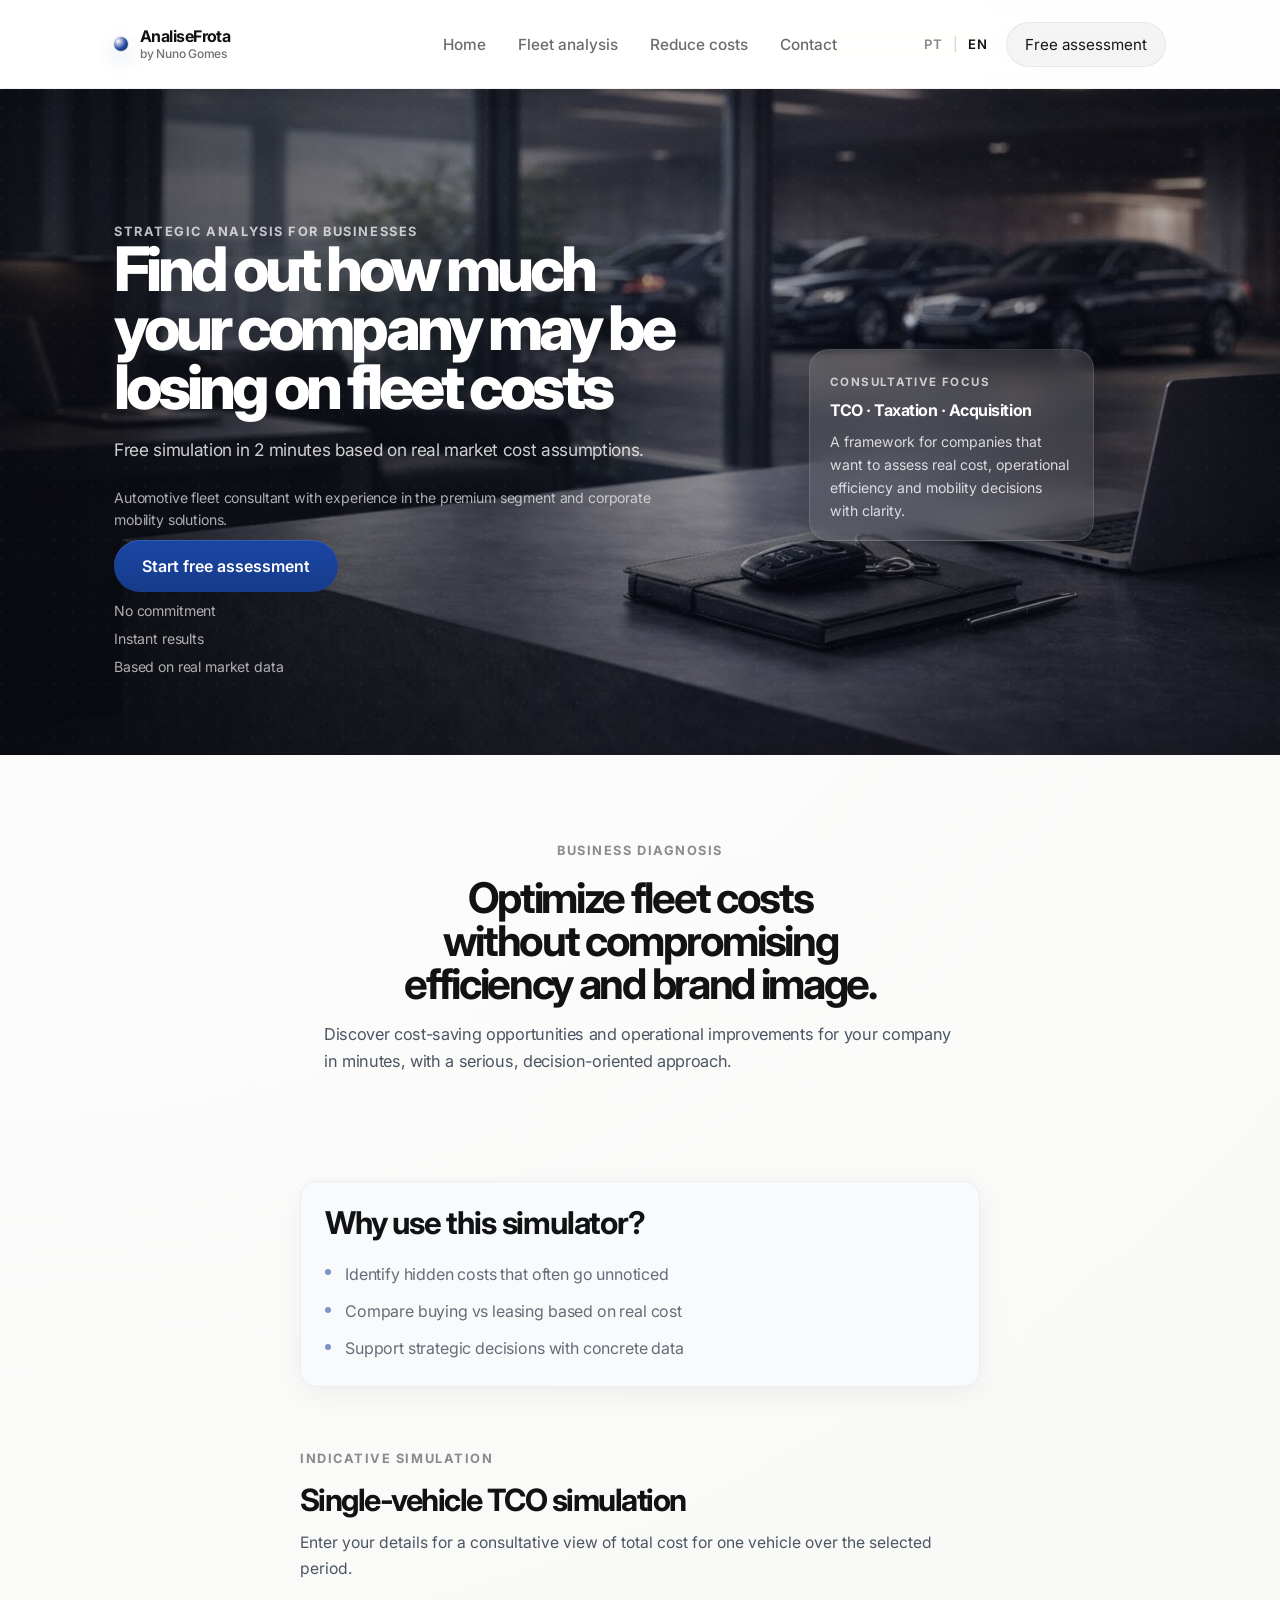
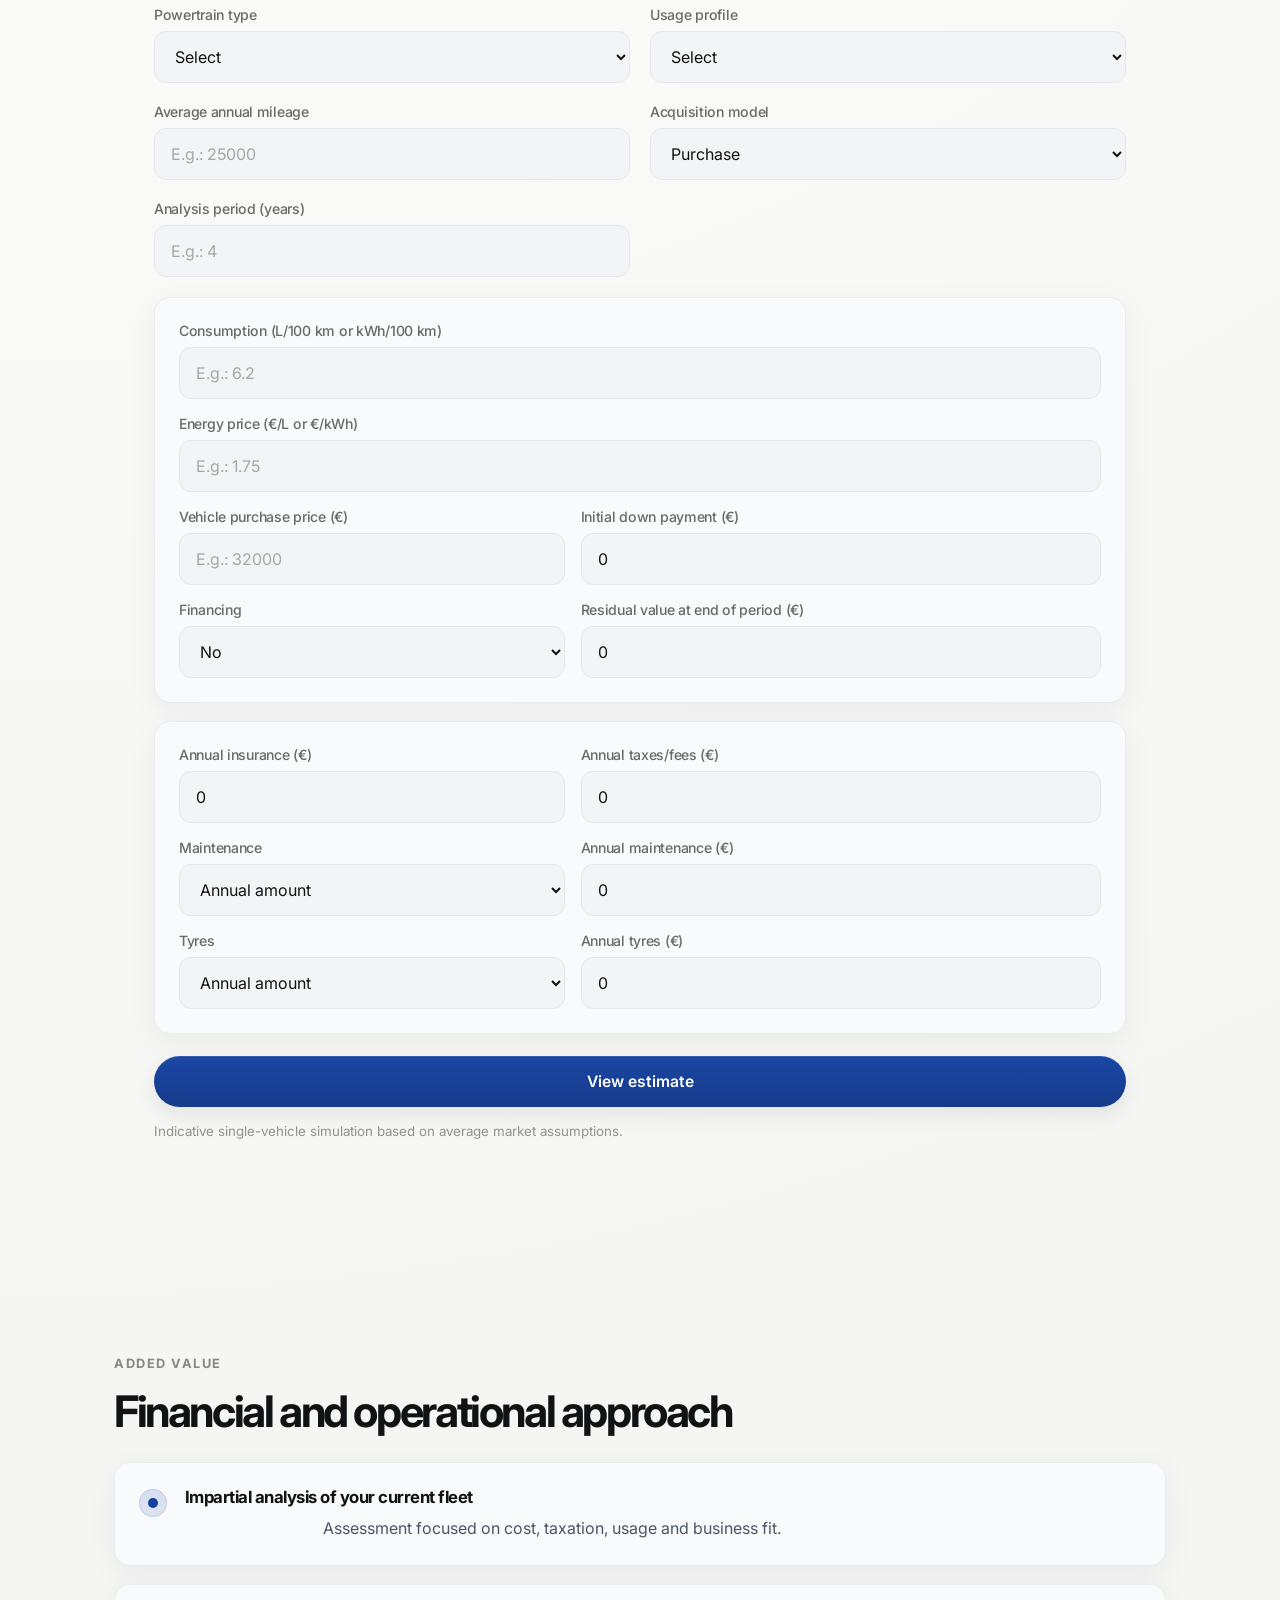
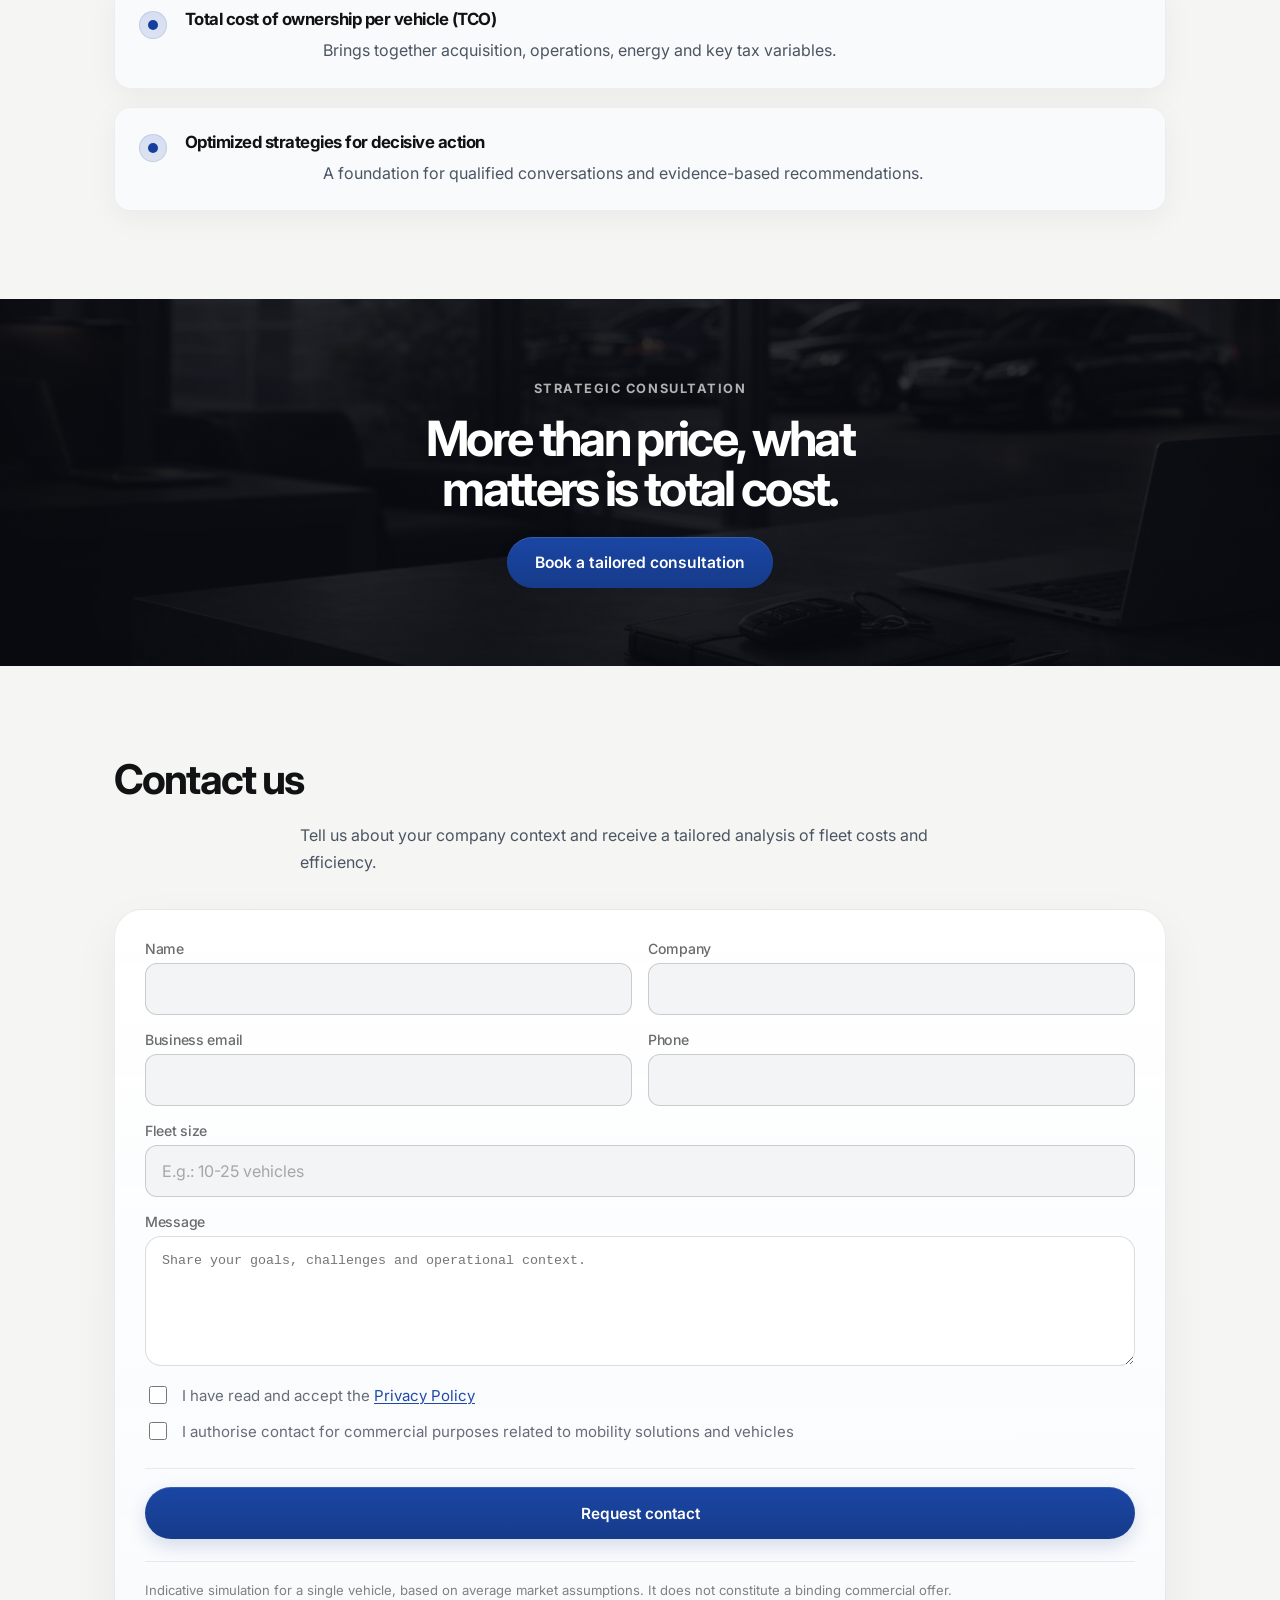
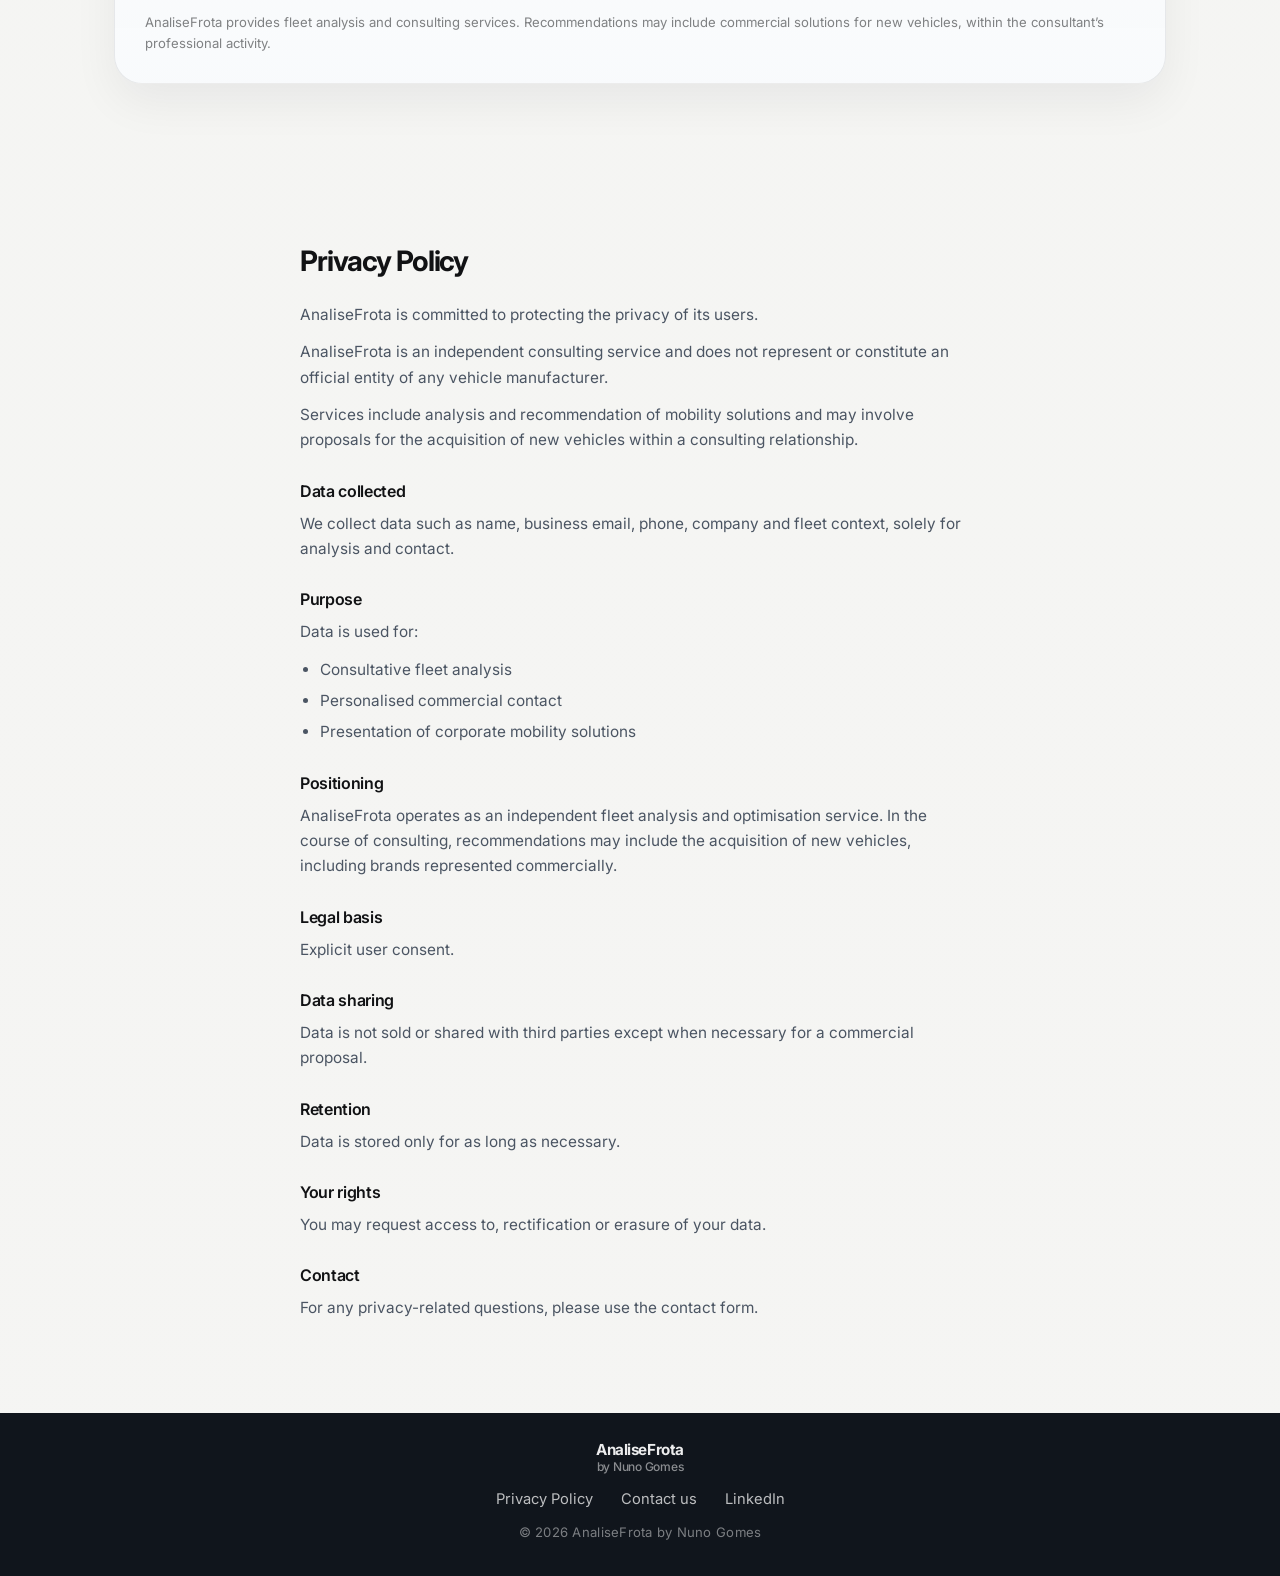
==== en/index.html @ e1a2e1e6 "Improve" ====
﻿<!DOCTYPE html>
<html lang="en-GB" class="lang-en">
<head>
  <meta charset="UTF-8" />
  <meta name="viewport" content="width=device-width, initial-scale=1.0" />
  <title>Fleet Analysis &amp; Cost Reduction | AnaliseFrota — Business Vehicle Fleet Management</title>
  <meta name="robots" content="index,follow" />
  <link rel="canonical" href="https://analisefrota.pt/en/" />
  <link rel="alternate" hreflang="pt-PT" href="https://analisefrota.pt/" />
  <link rel="alternate" hreflang="en-GB" href="https://analisefrota.pt/en/" />
  <link rel="alternate" hreflang="x-default" href="https://analisefrota.pt/" />
  <meta
    name="description"
    content="Fleet analysis, fleet cost reduction, and fleet optimization for business vehicle management. Improve efficiency, lower total cost of ownership (TCO), and align mobility with tax and operational reality."
  />
  <meta property="og:title" content="Fleet Analysis &amp; Cost Reduction | AnaliseFrota — Business Vehicle Fleet Management" />
  <meta property="og:description" content="Fleet analysis, fleet cost reduction, and fleet optimization for business vehicle management. Improve efficiency, lower total cost of ownership (TCO), and align mobility with tax and operational reality." />
  <meta property="og:type" content="website" />
  <meta property="og:url" content="https://analisefrota.pt/en/" />
  <meta property="og:image" content="https://analisefrota.pt/assets/hero-bg.jpg" />
  <meta property="og:image:alt" content="Business fleet context — AnaliseFrota consulting for fleet analysis, cost reduction, and TCO" />
  <meta property="og:site_name" content="AnaliseFrota" />
  <meta property="og:locale" content="en_GB" />
  <meta property="og:locale:alternate" content="pt_PT" />
  <meta name="twitter:card" content="summary_large_image" />
  <meta name="twitter:title" content="Fleet Analysis &amp; Cost Reduction | AnaliseFrota — Business Vehicle Fleet Management" />
  <meta name="twitter:description" content="Fleet analysis, fleet cost reduction, and fleet optimization for business vehicle management. Lower TCO and align mobility with your operations." />
  <meta name="twitter:image" content="https://analisefrota.pt/assets/hero-bg.jpg" />
  <meta name="twitter:image:alt" content="Corporate fleet and AnaliseFrota — fleet analysis, cost reduction, and TCO consulting" />
  <link rel="preconnect" href="https://fonts.googleapis.com">
  <link rel="preconnect" href="https://fonts.gstatic.com" crossorigin>
  <link
    href="https://fonts.googleapis.com/css2?family=Inter:wght@400;500;600;700;800&display=swap"
    rel="stylesheet"
  />
  <link rel="stylesheet" href="/styles.css" />
  <script type="application/ld+json">
  {
    "@context": "https://schema.org",
    "@graph": [
      {
        "@type": "Organization",
        "@id": "https://analisefrota.pt/#organization",
        "name": "AnaliseFrota by Nuno Gomes",
        "url": "https://analisefrota.pt/",
        "sameAs": ["https://www.linkedin.com/in/nuno-gomes-mercedes-benz"]
      },
      {
        "@type": "WebSite",
        "@id": "https://analisefrota.pt/en/#website",
        "name": "AnaliseFrota by Nuno Gomes",
        "url": "https://analisefrota.pt/en/",
        "description": "Fleet analysis, fleet cost reduction, fleet optimization, and business vehicle management with a TCO-led approach.",
        "inLanguage": "en",
        "publisher": { "@id": "https://analisefrota.pt/#organization" }
      }
    ]
  }
  </script>
</head>
<body>
  <div class="site-shell">
    <header class="site-header">
      <div class="container header-inner">
        <a href="/en/" class="brand" aria-label="AnaliseFrota by Nuno Gomes">
          <span class="brand-mark"></span>
          <span class="brand-text">
            <span class="brand-name">AnaliseFrota</span>
            <span class="brand-byline">by Nuno Gomes</span>
          </span>
        </a>

        <nav class="main-nav" aria-label="Main navigation">
          <a href="/en/">Home</a>
          <a href="/en/#simulador">Fleet analysis</a>
          <a href="/en/reduce-fleet-costs.html">Reduce costs</a>
          <a href="/en/#contacto">Contact</a>
        </nav>

        <div class="header-actions">
          <div class="lang-toggle" role="navigation" aria-label="Language">
            <a href="/" class="lang-btn" hreflang="pt-PT" lang="pt-PT">PT</a>
            <span class="lang-sep" aria-hidden="true">|</span>
            <a href="/en/" class="lang-btn is-active" hreflang="en-GB" lang="en-GB" aria-current="page">EN</a>
          </div>
          <a href="/en/#simulador" class="btn btn-nav">Free assessment</a>
        </div>
      </div>
    </header>

    <main id="top">
      <section class="hero">
        <div class="hero-media" role="img" aria-label="Business fleet imagery — fleet analysis, fleet optimization, and business vehicle management with AnaliseFrota."></div>
        <div class="hero-scrim" aria-hidden="true"></div>
        <div class="hero-noise" aria-hidden="true"></div>

        <div class="container hero-grid">
          <div class="hero-copy">
            <div class="eyebrow">Strategic analysis for businesses</div>
            <h1>Find out how much your company may be losing on fleet costs</h1>
            <p>
              Free simulation in 2 minutes based on real market cost assumptions.
            </p>

            <p class="hero-positioning">
              Automotive fleet consultant with experience in the premium segment and corporate mobility solutions.
            </p>

            <div class="hero-actions">
              <a href="/en/#simulador" class="btn btn-primary">Start free assessment</a>
            </div>
            <ul class="hero-positioning" aria-label="Simulation advantages">
              <li>No commitment</li>
              <li>Instant results</li>
              <li>Based on real market data</li>
            </ul>
          </div>

          <div class="hero-aside">
            <div class="hero-panel">
              <div class="hero-panel-label">Consultative focus</div>
              <div class="hero-panel-value">TCO · Taxation · Acquisition</div>
              <p>
                A framework for companies that want to assess real cost, operational efficiency and mobility decisions with clarity.
              </p>
            </div>
          </div>
        </div>
      </section>

      <section class="intro section-light">
        <div class="container container-narrow intro-wrap">
          <div class="section-kicker">Business diagnosis</div>
          <h2>Optimize fleet costs without compromising efficiency and brand image.</h2>
          <p>
            Discover cost-saving opportunities and operational improvements for your company in minutes, with a serious, decision-oriented approach.
          </p>
        </div>
      </section>

      <section class="intro section-light simulator-benefits-section">
        <div class="container container-narrow intro-wrap simulator-benefits-intro">
          <h2>Why use this simulator?</h2>
          <ul aria-label="Simulator benefits">
            <li>Identify hidden costs that often go unnoticed</li>
            <li>Compare buying vs leasing based on real cost</li>
            <li>Support strategic decisions with concrete data</li>
          </ul>
        </div>
      </section>

      <section id="simulador" class="simulator-section">
        <div class="container">
          <div class="simulator-card">
            <div class="simulator-main">
              <div class="simulator-heading">
                <div class="section-kicker">Indicative simulation</div>
                <h2>Single-vehicle TCO simulation</h2>
                <p>
                  Enter your details for a consultative view of total cost for one vehicle over the selected period.
                </p>
              </div>

              <form class="simulator-form" id="tcoForm" novalidate>
                <div class="form-grid form-grid-top">
                  <div class="field">
                    <label for="powertrainType">Powertrain type</label>
                    <select id="powertrainType" name="powertrainType">
                      <option value="" data-label-pt="Selecionar" data-label-en="Select">Select</option>
                      <option value="combustion" data-label-pt="Combustão" data-label-en="Combustion">Combustion</option>
                      <option value="hybrid" data-label-pt="Híbrido" data-label-en="Hybrid">Hybrid</option>
                      <option value="electric" data-label-pt="Elétrico" data-label-en="Electric">Electric</option>
                    </select>
                  </div>

                  <div class="field">
                    <label for="usageProfile">Usage profile</label>
                    <select id="usageProfile" name="usageProfile">
                      <option value="" data-label-pt="Selecionar" data-label-en="Select">Select</option>
                      <option value="urbano" data-label-pt="Urbano" data-label-en="Urban">Urban</option>
                      <option value="misto" data-label-pt="Misto" data-label-en="Mixed">Mixed</option>
                      <option value="estrada" data-label-pt="Estrada" data-label-en="Highway">Highway</option>
                    </select>
                  </div>

                  <div class="field">
                    <label for="annualKm">Average annual mileage</label>
                    <input
                      id="annualKm"
                      name="annualKm"
                      type="number"
                      inputmode="numeric"
                      placeholder="E.g.: 25000"
                      data-placeholder-pt="Ex: 25000"
                      data-placeholder-en="E.g.: 25000"
                      min="0"
                    />
                  </div>

                  <div class="field">
                    <label for="acquisitionModel">Acquisition model</label>
                    <select id="acquisitionModel" name="acquisitionModel">
                      <option value="purchase" data-label-pt="Compra" data-label-en="Purchase">Purchase</option>
                      <option value="renting" data-label-pt="Renting" data-label-en="Leasing">Leasing</option>
                    </select>
                  </div>

                  <div class="field">
                    <label for="analysisYears">Analysis period (years)</label>
                    <input
                      id="analysisYears"
                      name="analysisYears"
                      type="number"
                      inputmode="numeric"
                      min="1"
                      placeholder="E.g.: 4"
                      data-placeholder-pt="Ex: 4"
                      data-placeholder-en="E.g.: 4"
                    />
                  </div>
                </div>

                <div class="fleet-groups">
                  <article class="fleet-group">
                    <div class="fleet-group-grid">
                      <div class="field field-wide">
                        <label for="consumptionValue">Consumption (L/100 km or kWh/100 km)</label>
                        <input id="consumptionValue" name="consumptionValue" type="number" min="0" step="0.01" placeholder="E.g.: 6.2" data-placeholder-pt="Ex: 6.2" data-placeholder-en="E.g.: 6.2" />
                      </div>

                      <div class="field field-wide">
                        <label for="energyPrice">Energy price (€/L or €/kWh)</label>
                        <input id="energyPrice" name="energyPrice" type="number" min="0" step="0.01" placeholder="E.g.: 1.75" data-placeholder-pt="Ex: 1.75" data-placeholder-en="E.g.: 1.75" />
                      </div>

                      <div class="field purchase-field">
                        <label for="purchasePrice">Vehicle purchase price (€)</label>
                        <input id="purchasePrice" name="purchasePrice" type="number" min="0" placeholder="E.g.: 32000" data-placeholder-pt="Ex: 32000" data-placeholder-en="E.g.: 32000" />
                      </div>

                      <div class="field purchase-field">
                        <label for="downPayment">Initial down payment (€)</label>
                        <input id="downPayment" name="downPayment" type="number" min="0" value="0" />
                      </div>

                      <div class="field purchase-field">
                        <label for="financingEnabled">Financing</label>
                        <select id="financingEnabled" name="financingEnabled">
                          <option value="no">No</option>
                          <option value="yes">Yes</option>
                        </select>
                      </div>

                      <div class="field purchase-field financing-field is-hidden">
                        <label for="annualInterestRate">Annual interest rate (%)</label>
                        <input id="annualInterestRate" name="annualInterestRate" type="number" min="0" step="0.01" placeholder="E.g.: 6.5" data-placeholder-pt="Ex: 6.5" data-placeholder-en="E.g.: 6.5" />
                      </div>

                      <div class="field purchase-field financing-field is-hidden">
                        <label for="financingMonths">Financing term (months)</label>
                        <input id="financingMonths" name="financingMonths" type="number" min="0" step="1" placeholder="E.g.: 60" data-placeholder-pt="Ex: 60" data-placeholder-en="E.g.: 60" />
                      </div>

                      <div class="field purchase-field">
                        <label for="residualValue">Residual value at end of period (€)</label>
                        <input id="residualValue" name="residualValue" type="number" min="0" value="0" />
                      </div>

                      <div class="field renting-field is-hidden">
                        <label for="monthlyRent">Monthly renting fee (€)</label>
                        <input id="monthlyRent" name="monthlyRent" type="number" min="0" placeholder="E.g.: 640" data-placeholder-pt="Ex: 640" data-placeholder-en="E.g.: 640" />
                      </div>

                      <div class="field renting-field is-hidden">
                        <label for="initialPayment">Initial payment (€)</label>
                        <input id="initialPayment" name="initialPayment" type="number" min="0" value="0" />
                      </div>

                      <div class="field renting-field is-hidden">
                        <label for="contractMonths">Contract duration (months)</label>
                        <input id="contractMonths" name="contractMonths" type="number" min="1" placeholder="E.g.: 48" data-placeholder-pt="Ex: 48" data-placeholder-en="E.g.: 48" />
                      </div>

                      <div class="field renting-field is-hidden">
                        <label for="annualIncludedKm">Annual included mileage</label>
                        <input id="annualIncludedKm" name="annualIncludedKm" type="number" min="0" placeholder="E.g.: 20000" data-placeholder-pt="Ex: 20000" data-placeholder-en="E.g.: 20000" />
                      </div>

                      <div class="field renting-field is-hidden">
                        <label for="excessMileageCost">Excess mileage cost per km (€)</label>
                        <input id="excessMileageCost" name="excessMileageCost" type="number" min="0" step="0.01" placeholder="E.g.: 0.08" data-placeholder-pt="Ex: 0.08" data-placeholder-en="E.g.: 0.08" />
                      </div>

                      <div class="field renting-field is-hidden">
                        <label for="maintenanceIncluded">Maintenance included</label>
                        <select id="maintenanceIncluded" name="maintenanceIncluded">
                          <option value="yes">Yes</option>
                          <option value="no">No</option>
                        </select>
                      </div>

                      <div class="field renting-field is-hidden">
                        <label for="tyresIncluded">Tyres included</label>
                        <select id="tyresIncluded" name="tyresIncluded">
                          <option value="yes">Yes</option>
                          <option value="no">No</option>
                        </select>
                      </div>

                      <div class="field renting-field is-hidden">
                        <label for="insuranceIncluded">Insurance included</label>
                        <select id="insuranceIncluded" name="insuranceIncluded">
                          <option value="yes">Yes</option>
                          <option value="no">No</option>
                        </select>
                      </div>

                      <div class="field renting-field is-hidden">
                        <label for="taxesIncluded">Taxes/fees included</label>
                        <select id="taxesIncluded" name="taxesIncluded">
                          <option value="yes">Yes</option>
                          <option value="no">No</option>
                        </select>
                      </div>
                    </div>
                  </article>
                  <article class="fleet-group">
                    <div class="fleet-group-grid">
                      <div class="field">
                        <label for="annualInsurance">Annual insurance (€)</label>
                        <input id="annualInsurance" name="annualInsurance" type="number" min="0" value="0" />
                      </div>
                      <div class="field">
                        <label for="annualTaxes">Annual taxes/fees (€)</label>
                        <input id="annualTaxes" name="annualTaxes" type="number" min="0" value="0" />
                      </div>
                      <div class="field">
                        <label for="maintenanceMode">Maintenance</label>
                        <select id="maintenanceMode" name="maintenanceMode">
                          <option value="annual">Annual amount</option>
                          <option value="per_km">Per-km amount</option>
                        </select>
                      </div>
                      <div class="field maintenance-annual-field">
                        <label for="maintenanceAnnual">Annual maintenance (€)</label>
                        <input id="maintenanceAnnual" name="maintenanceAnnual" type="number" min="0" value="0" />
                      </div>
                      <div class="field maintenance-per-km-field is-hidden">
                        <label for="maintenancePerKm">Maintenance per km (€)</label>
                        <input id="maintenancePerKm" name="maintenancePerKm" type="number" min="0" step="0.001" value="0" />
                      </div>
                      <div class="field">
                        <label for="tyresMode">Tyres</label>
                        <select id="tyresMode" name="tyresMode">
                          <option value="annual">Annual amount</option>
                          <option value="per_km">Per-km amount</option>
                        </select>
                      </div>
                      <div class="field tyres-annual-field">
                        <label for="tyresAnnual">Annual tyres (€)</label>
                        <input id="tyresAnnual" name="tyresAnnual" type="number" min="0" value="0" />
                      </div>
                      <div class="field tyres-per-km-field is-hidden">
                        <label for="tyresPerKm">Tyres per km (€)</label>
                        <input id="tyresPerKm" name="tyresPerKm" type="number" min="0" step="0.001" value="0" />
                      </div>
                    </div>
                  </article>
                </div>

                <div class="simulator-footer">
                  <button type="submit" class="btn btn-primary btn-large">View estimate</button>
                  <small id="simulatorFeedback">Indicative single-vehicle simulation based on average market assumptions.</small>
                </div>
              </form>

              <div class="results-panel is-hidden" id="resultsPanel">
                <div class="results-grid">
                  <div class="result-box">
                    <span>Total TCO</span>
                    <strong id="resultTotalPeriod">—</strong>
                  </div>
                  <div class="result-box">
                    <span>Average monthly cost</span>
                    <strong id="resultAnnualCost">—</strong>
                  </div>
                  <div class="result-box">
                    <span>Average cost per km</span>
                    <strong id="resultCostPerKm">—</strong>
                  </div>
                  <div class="result-box">
                    <span>Indicative tax position</span>
                    <strong id="resultFiscal">—</strong>
                  </div>
                  <div class="result-box result-box-wide">
                    <span>Recommendation</span>
                    <strong id="resultRecommendation">—</strong>
                  </div>
                  <div class="result-box result-box-wide">
                    <span>Cost breakdown</span>
                    <small id="resultBreakdownBase">Acquisition/depreciation: —</small>
                    <small id="resultBreakdownEnergy">Energy: —</small>
                    <small id="resultBreakdownMaintenance">Maintenance: —</small>
                    <small id="resultBreakdownTyres">Tyres: —</small>
                    <small id="resultBreakdownInsurance">Insurance: —</small>
                    <small id="resultBreakdownTaxes">Taxes/fees: —</small>
                    <small id="resultBreakdownExcess">Excess mileage: —</small>
                    <small id="resultBreakdownDowntime">Downtime: —</small>
                  </div>
                  <div class="result-box result-box-wide">
                    <small id="resultDisclaimer">Indicative simulation for decision support. Results depend on the data entered and on the actual acquisition, usage, tax, and contract conditions.</small>
                  </div>
                </div>
              </div>
            </div>
          </div>
        </div>
      </section>

      <section class="benefits section-light">
        <div class="container benefits-wrap">
          <div class="section-kicker">Added value</div>
          <h2>Financial and operational approach</h2>

          <div class="benefits-list">
            <div class="benefit-item">
              <span class="benefit-icon"></span>
              <div>
                <h3>Impartial analysis of your current fleet</h3>
                <p>Assessment focused on cost, taxation, usage and business fit.</p>
              </div>
            </div>

            <div class="benefit-item">
              <span class="benefit-icon"></span>
              <div>
                <h3>Total cost of ownership per vehicle (TCO)</h3>
                <p>Brings together acquisition, operations, energy and key tax variables.</p>
              </div>
            </div>

            <div class="benefit-item">
              <span class="benefit-icon"></span>
              <div>
                <h3>Optimized strategies for decisive action</h3>
                <p>A foundation for qualified conversations and evidence-based recommendations.</p>
              </div>
            </div>
          </div>
        </div>
      </section>

      <section class="closing-cta">
        <div class="closing-cta-media" role="img" aria-label="Strategic fleet consulting — fleet cost reduction and total cost of ownership decisions for businesses."></div>
        <div class="closing-cta-scrim" aria-hidden="true"></div>

        <div class="container closing-cta-wrap">
          <div class="section-kicker section-kicker-light">Strategic consultation</div>
          <h2>More than price, what matters is total cost.</h2>
          <a href="/en/#contacto" class="btn btn-primary btn-large">Book a tailored consultation</a>
        </div>
      </section>

      <section id="contacto" class="contact-section section-light">
        <div class="container contact-wrap">
          <h2>Contact us</h2>
          <p class="contact-intro">
            Tell us about your company context and receive a tailored analysis of fleet costs and efficiency.
          </p>

          <form class="contact-form" id="leadForm" action="#" method="post" novalidate>
            <div class="contact-grid">
              <div class="field">
                <label for="leadName">Name</label>
                <input id="leadName" name="name" type="text" autocomplete="name" required />
              </div>

              <div class="field">
                <label for="leadCompany">Company</label>
                <input id="leadCompany" name="company" type="text" autocomplete="organization" required />
              </div>

              <div class="field">
                <label for="leadEmail">Business email</label>
                <input id="leadEmail" name="email" type="email" autocomplete="email" required />
              </div>

              <div class="field">
                <label for="leadPhone">Phone</label>
                <input id="leadPhone" name="phone" type="tel" autocomplete="tel" />
              </div>

              <div class="field field-wide">
                <label for="leadFleetSize">Fleet size</label>
                <input
                  id="leadFleetSize"
                  name="fleetSize"
                  type="text"
                  placeholder="E.g.: 10-25 vehicles"
                  data-placeholder-pt="Ex: 10-25 viaturas"
                  data-placeholder-en="E.g.: 10-25 vehicles"
                />
              </div>

              <div class="field field-wide">
                <label for="leadMessage">Message</label>
                <textarea
                  id="leadMessage"
                  name="message"
                  rows="5"
                  placeholder="Share your goals, challenges and operational context."
                  data-placeholder-pt="Partilhe objetivos, desafios e contexto operacional."
                  data-placeholder-en="Share your goals, challenges and operational context."
                  required
                ></textarea>
              </div>
            </div>

            <div class="contact-consent">
              <label class="consent-check">
                <input type="checkbox" name="consentPrivacy" required />
                <span>I have read and accept the <a href="/en/#privacy">Privacy Policy</a></span>
              </label>
              <label class="consent-check">
                <input type="checkbox" name="consentCommercial" required />
                <span>I authorise contact for commercial purposes related to mobility solutions and vehicles</span>
              </label>
            </div>

            <div class="contact-footer">
              <button type="submit" class="btn btn-primary btn-large">Request contact</button>
            </div>

            <div class="contact-disclaimers">
              <p class="contact-disclaimer">
                Indicative simulation for a single vehicle, based on average market assumptions. It does not constitute a binding commercial offer.
              </p>
              <p class="contact-consulting-note">
                AnaliseFrota provides fleet analysis and consulting services. Recommendations may include commercial solutions for new vehicles, within the consultant’s professional activity.
              </p>
            </div>
          </form>
        </div>
      </section>

      <section id="privacy" class="privacy-section section-light" aria-labelledby="privacy-title">
        <div class="privacy-wrap">
          <h2 id="privacy-title">Privacy Policy</h2>

          <div class="privacy-body">
            <div>
              <p>AnaliseFrota is committed to protecting the privacy of its users.</p>

              <p>AnaliseFrota is an independent consulting service and does not represent or constitute an official entity of any vehicle manufacturer.</p>

              <p>Services include analysis and recommendation of mobility solutions and may involve proposals for the acquisition of new vehicles within a consulting relationship.</p>

              <h3>Data collected</h3>
              <p>We collect data such as name, business email, phone, company and fleet context, solely for analysis and contact.</p>

              <h3>Purpose</h3>
              <p>Data is used for:</p>
              <ul>
                <li>Consultative fleet analysis</li>
                <li>Personalised commercial contact</li>
                <li>Presentation of corporate mobility solutions</li>
              </ul>

              <h3>Positioning</h3>
              <p>AnaliseFrota operates as an independent fleet analysis and optimisation service. In the course of consulting, recommendations may include the acquisition of new vehicles, including brands represented commercially.</p>

              <h3>Legal basis</h3>
              <p>Explicit user consent.</p>

              <h3>Data sharing</h3>
              <p>Data is not sold or shared with third parties except when necessary for a commercial proposal.</p>

              <h3>Retention</h3>
              <p>Data is stored only for as long as necessary.</p>

              <h3>Your rights</h3>
              <p>You may request access to, rectification or erasure of your data.</p>

              <h3>Contact</h3>
              <p>For any privacy-related questions, please use the contact form.</p>
            </div>
          </div>
        </div>
      </section>
    </main>

    <footer class="site-footer site-footer-minimal">
      <div class="container footer-minimal-inner">
        <div class="footer-brand-lockup" aria-hidden="true">
          <span class="footer-brand-name">AnaliseFrota</span>
          <span class="footer-brand-byline">by Nuno Gomes</span>
        </div>
        <nav class="footer-links-minimal" aria-label="Footer">
          <a href="/en/#privacy">Privacy Policy</a>
          <a href="/en/#contacto">Contact us</a>
          <a href="https://www.linkedin.com/in/nuno-gomes-mercedes-benz" class="footer-link-external" target="_blank" rel="noopener noreferrer">LinkedIn</a>
        </nav>
        <p class="footer-copyright">© 2026 AnaliseFrota by Nuno Gomes</p>
      </div>
    </footer>
  </div>

  <script src="/script.js"></script>
</body>
</html>
---- styles.css ----
:root {
  --bg: #f3f4f6;
  --surface: rgba(255, 255, 255, 0.8);
  --surface-solid: #ffffff;
  --surface-soft: #f8f8fa;
  --text: #101114;
  --muted: #5d6470;
  --line: rgba(16, 17, 20, 0.08);
  --line-strong: rgba(16, 17, 20, 0.14);
  --accent: #153e9f;
  --accent-hover: #10337f;
  --shadow-soft: 0 20px 60px rgba(11, 16, 32, 0.08);
  --shadow-card: 0 28px 80px rgba(9, 14, 29, 0.10);
  --radius-xl: 32px;
  --radius-lg: 24px;
  --radius-md: 16px;
  --radius-sm: 12px;
  --container: 1240px;
}

* {
  box-sizing: border-box;
}

html {
  scroll-behavior: smooth;
}

body {
  margin: 0;
  font-family: "Inter", -apple-system, BlinkMacSystemFont, "Segoe UI", sans-serif;
  background:
    radial-gradient(circle at top left, rgba(255,255,255,0.92), rgba(243,244,246,0.88) 42%),
    linear-gradient(180deg, #fafbfc 0%, #f2f4f7 100%);
  color: var(--text);
  -webkit-font-smoothing: antialiased;
  text-rendering: optimizeLegibility;
}

img {
  max-width: 100%;
  display: block;
}

a {
  color: inherit;
  text-decoration: none;
}

button,
input,
select {
  font: inherit;
}

.site-shell {
  min-height: 100vh;
}

.container {
  width: min(var(--container), calc(100% - 48px));
  margin: 0 auto;
}

.site-header {
  position: sticky;
  top: 0;
  z-index: 1000;
  backdrop-filter: blur(20px);
  background: rgba(255, 255, 255, 0.72);
  border-bottom: 1px solid rgba(255, 255, 255, 0.55);
}

.header-inner {
  min-height: 84px;
  display: grid;
  grid-template-columns: 1fr auto 1fr;
  align-items: center;
}

.brand {
  display: inline-flex;
  align-items: center;
  gap: 12px;
  justify-self: start;
}

.brand-mark {
  width: 14px;
  height: 14px;
  border-radius: 999px;
  background:
    radial-gradient(circle at 30% 30%, #ffffff 0%, #aab6d8 22%, #264b9f 55%, #13274f 100%);
  box-shadow:
    0 0 0 1px rgba(16,17,20,0.08),
    0 8px 20px rgba(21, 62, 159, 0.20);
}

.brand-text {
  display: flex;
  flex-direction: column;
  align-items: flex-start;
  gap: 2px;
  line-height: 1.15;
}

.brand-name {
  font-size: 0.96rem;
  font-weight: 700;
  letter-spacing: -0.03em;
}

.brand-byline {
  font-size: 12px;
  font-weight: 500;
  letter-spacing: -0.02em;
  opacity: 0.6;
}

.main-nav {
  display: inline-flex;
  gap: 32px;
  justify-self: center;
}

.main-nav a {
  color: rgba(16, 17, 20, 0.68);
  font-size: 0.97rem;
  font-weight: 500;
  transition: color 180ms ease;
}

.main-nav a:hover {
  color: var(--text);
}

.btn {
  display: inline-flex;
  align-items: center;
  justify-content: center;
  border: 0;
  border-radius: 999px;
  cursor: pointer;
  transition:
    transform 180ms ease,
    background 180ms ease,
    box-shadow 180ms ease,
    opacity 180ms ease;
}

.btn:hover {
  transform: translateY(-1px);
}

.btn-primary {
  padding: 14px 24px;
  background: linear-gradient(180deg, #2052c6 0%, #153e9f 100%);
  color: #fff;
  font-weight: 600;
  box-shadow:
    0 10px 24px rgba(21, 62, 159, 0.24),
    inset 0 1px 0 rgba(255,255,255,0.16);
}

.btn-primary:hover {
  background: linear-gradient(180deg, #1b48b1 0%, #10337f 100%);
}

.btn-nav {
  justify-self: end;
  padding: 12px 18px;
  font-size: 0.95rem;
}

.btn-large {
  min-height: 56px;
  padding: 16px 28px;
  font-size: 1rem;
}

.hero {
  position: relative;
  min-height: 96svh;
  display: flex;
  align-items: center;
  overflow: hidden;
}

.hero-media,
.hero-scrim,
.hero-noise,
.closing-cta-media,
.closing-cta-scrim {
  position: absolute;
  inset: 0;
}

.hero-media {
  background:
    url("assets/hero-bg.jpg") center center / cover no-repeat,
    linear-gradient(135deg, #d7dce6 0%, #cfd5df 40%, #bcc3d1 100%);
  transform: scale(1.02);
}

.hero-scrim {
  background:
    linear-gradient(90deg, rgba(12,14,18,0.62) 0%, rgba(12,14,18,0.36) 34%, rgba(12,14,18,0.12) 64%, rgba(12,14,18,0.18) 100%),
    linear-gradient(180deg, rgba(9,12,18,0.12) 0%, rgba(9,12,18,0.26) 100%);
}

.hero-noise {
  opacity: 0.18;
  background-image:
    radial-gradient(circle at 1px 1px, rgba(255,255,255,0.20) 1px, transparent 0);
  background-size: 18px 18px;
  pointer-events: none;
}

.hero-grid {
  position: relative;
  z-index: 2;
  width: 100%;
  display: grid;
  grid-template-columns: minmax(0, 720px) minmax(260px, 360px);
  gap: 48px;
  align-items: end;
  padding: 120px 0 88px;
}

.eyebrow,
.section-kicker,
.hero-panel-label {
  display: inline-flex;
  align-items: center;
  gap: 10px;
  font-size: 0.8rem;
  font-weight: 700;
  letter-spacing: 0.12em;
  text-transform: uppercase;
}

.eyebrow,
.hero-panel-label {
  color: rgba(255,255,255,0.72);
}

.section-kicker {
  color: rgba(16, 17, 20, 0.48);
  margin-bottom: 18px;
}

.section-kicker-light {
  color: rgba(255,255,255,0.68);
}

.hero-copy {
  max-width: 760px;
}

.hero-copy h1 {
  margin: 0 0 22px;
  font-size: clamp(3rem, 6vw, 5.85rem);
  line-height: 0.95;
  letter-spacing: -0.06em;
  font-weight: 800;
  color: #ffffff;
  text-wrap: balance;
}

.hero-copy p {
  max-width: 680px;
  margin: 0 0 32px;
  font-size: clamp(1.08rem, 1.8vw, 1.36rem);
  line-height: 1.65;
  color: rgba(255,255,255,0.82);
  letter-spacing: -0.02em;
}

.hero-actions {
  display: flex;
  align-items: center;
  gap: 16px;
}

.hero-aside {
  display: flex;
  justify-content: flex-end;
}

.hero-panel {
  width: 100%;
  max-width: 330px;
  padding: 28px;
  border-radius: 24px;
  color: #fff;
  background: linear-gradient(180deg, rgba(255,255,255,0.12), rgba(255,255,255,0.08));
  border: 1px solid rgba(255,255,255,0.14);
  box-shadow: 0 18px 50px rgba(0,0,0,0.18);
  backdrop-filter: blur(16px);
}

.hero-panel-value {
  margin: 14px 0 12px;
  font-size: 1.2rem;
  font-weight: 700;
  letter-spacing: -0.03em;
}

.hero-panel p {
  margin: 0;
  line-height: 1.7;
  color: rgba(255,255,255,0.8);
  font-size: 0.96rem;
}

.section-light {
  position: relative;
  padding: 128px 0;
}

.intro-wrap {
  max-width: 920px;
  text-align: center;
}

.intro-wrap h2,
.benefits-wrap h2,
.closing-cta-wrap h2 {
  margin: 0;
  font-size: clamp(2.1rem, 4vw, 4rem);
  line-height: 1.02;
  letter-spacing: -0.055em;
  font-weight: 700;
  text-wrap: balance;
}

.intro-wrap p {
  max-width: 760px;
  margin: 28px auto 0;
  font-size: 1.15rem;
  line-height: 1.85;
  letter-spacing: -0.02em;
  color: var(--muted);
}

.simulator-section {
  padding: 0 0 128px;
}

.simulator-card {
  display: block;
  max-width: 1040px;
  margin: 0 auto;
  border-radius: 28px;
  overflow: hidden;
}

.simulator-main {
  width: 100%;
  padding: 40px 40px 32px;
}

.simulator-heading h2 {
  margin: 0;
  font-size: clamp(1.8rem, 3vw, 2.8rem);
  letter-spacing: -0.05em;
  line-height: 1.05;
  font-weight: 700;
}

.simulator-heading p {
  margin: 16px 0 0;
  max-width: 700px;
  color: var(--muted);
  line-height: 1.75;
  font-size: 1rem;
}

.simulator-form {
  margin-top: 34px;
}

.form-grid {
  display: grid;
  gap: 18px;
}

.form-grid-top {
  grid-template-columns: repeat(2, minmax(0, 1fr));
  margin-bottom: 24px;
}

.field {
  display: flex;
  flex-direction: column;
  gap: 10px;
}

.field label {
  font-size: 0.93rem;
  font-weight: 600;
  color: rgba(16,17,20,0.78);
  letter-spacing: -0.02em;
}

.field input,
.field select {
  width: 100%;
  min-height: 56px;
  border-radius: 16px;
  border: 1px solid rgba(16,17,20,0.08);
  background: rgba(255,255,255,0.96);
  padding: 0 16px;
  color: var(--text);
  outline: none;
  transition:
    border-color 180ms ease,
    box-shadow 180ms ease,
    background 180ms ease;
}

.field input::placeholder {
  color: rgba(16,17,20,0.34);
}

.field input:focus,
.field select:focus {
  border-color: rgba(21,62,159,0.28);
  box-shadow: 0 0 0 4px rgba(21,62,159,0.08);
  background: #fff;
}

.fleet-groups {
  display: grid;
  gap: 16px;
}

.fleet-group {
  border-radius: 22px;
  padding: 20px;
  background: rgba(255,255,255,0.72);
  border: 1px solid rgba(16,17,20,0.06);
  box-shadow: 0 10px 28px rgba(11,16,32,0.04);
}

.fleet-group-head {
  display: flex;
  flex-direction: column;
  gap: 4px;
  margin-bottom: 14px;
}

.fleet-group-head h4 {
  margin: 0;
  font-size: 1.08rem;
  letter-spacing: -0.03em;
}

.fleet-group-head span {
  color: var(--muted);
  font-size: 0.9rem;
}

.fleet-group-grid {
  display: grid;
  grid-template-columns: 1fr 1.35fr;
  gap: 16px;
}

.is-hidden {
  display: none !important;
}

.simulator-footer {
  display: flex;
  flex-direction: column;
  gap: 14px;
  margin-top: 22px;
}

.fleet-total {
  min-height: 56px;
  display: inline-flex;
  align-items: center;
  padding: 0 18px;
  border-radius: 16px;
  color: #17326d;
  background: linear-gradient(180deg, rgba(21,62,159,0.08), rgba(21,62,159,0.05));
  border: 1px solid rgba(21,62,159,0.10);
  font-weight: 600;
}

.simulator-footer small {
  color: rgba(16,17,20,0.44);
  line-height: 1.6;
}

.results-panel {
  margin-top: 26px;
  padding-top: 22px;
  border-top: 1px solid rgba(16,17,20,0.07);
}

.results-grid {
  display: grid;
  grid-template-columns: repeat(2, minmax(0, 1fr));
  gap: 16px;
}

.result-box {
  padding: 20px;
  border-radius: 20px;
  background: rgba(248, 250, 253, 0.92);
  border: 1px solid rgba(16,17,20,0.06);
}

.result-box span {
  display: block;
  margin-bottom: 10px;
  color: var(--muted);
  font-size: 0.9rem;
}

.result-box strong {
  font-size: 1.35rem;
  letter-spacing: -0.04em;
  line-height: 1.2;
}

.result-box-wide {
  grid-column: 1 / -1;
}

.simulator-aside {
  display: none !important;
}

.benefits-wrap {
  max-width: 1120px;
}

.benefits-list {
  margin-top: 42px;
  display: grid;
  gap: 18px;
}

.benefit-item {
  display: grid;
  grid-template-columns: 28px 1fr;
  gap: 18px;
  align-items: start;
  padding: 22px 24px;
  border-radius: 22px;
  background: rgba(255,255,255,0.62);
  border: 1px solid rgba(16,17,20,0.05);
  box-shadow: 0 16px 34px rgba(11,16,32,0.04);
}

.benefit-icon {
  width: 28px;
  height: 28px;
  border-radius: 999px;
  background:
    linear-gradient(180deg, rgba(32,82,198,0.16), rgba(21,62,159,0.12));
  border: 1px solid rgba(21,62,159,0.12);
  position: relative;
  margin-top: 2px;
}

.benefit-icon::after {
  content: "";
  position: absolute;
  inset: 0;
  margin: auto;
  width: 10px;
  height: 10px;
  border-radius: 999px;
  background: #153e9f;
}

.benefit-item h3 {
  margin: 0 0 8px;
  font-size: 1.12rem;
  letter-spacing: -0.03em;
}

.benefit-item p {
  margin: 0;
  color: var(--muted);
  line-height: 1.72;
}

.closing-cta {
  position: relative;
  overflow: hidden;
  padding: 112px 0;
  color: #fff;
}

.closing-cta-media {
  background:
    url("assets/hero-bg.jpg") center center / cover no-repeat,
    linear-gradient(135deg, #1a1f2a 0%, #0c1118 100%);
  filter: saturate(0.9) brightness(0.78);
}

.closing-cta-scrim {
  background:
    linear-gradient(180deg, rgba(10,13,18,0.58), rgba(10,13,18,0.72)),
    linear-gradient(90deg, rgba(10,13,18,0.25), rgba(10,13,18,0.25));
}

.closing-cta-wrap {
  position: relative;
  z-index: 2;
  text-align: center;
  max-width: 900px;
}

.closing-cta-wrap h2 {
  margin-top: 0;
  color: #fff;
}

.closing-cta-wrap .btn {
  margin-top: 28px;
}

.site-footer {
  padding: 34px 0 44px;
  background: #0f1319;
  color: rgba(255,255,255,0.72);
}

.footer-inner {
  display: flex;
  justify-content: space-between;
  gap: 24px;
  align-items: flex-end;
}

.brand-footer .brand-text,
.brand-footer .brand-name,
.brand-footer .brand-byline {
  color: #fff;
}

.footer-brand p {
  margin: 12px 0 0;
  max-width: 420px;
  color: rgba(255,255,255,0.56);
  line-height: 1.7;
}

.footer-links {
  display: flex;
  flex-wrap: wrap;
  gap: 18px 24px;
  justify-content: flex-end;
}

.footer-links a {
  color: rgba(255,255,255,0.72);
}

.footer-links a:hover {
  color: #fff;
}

@media (max-width: 1180px) {
  .header-inner {
    grid-template-columns: 1fr auto;
    gap: 18px;
  }

  .main-nav {
    display: none;
  }

  .hero-grid {
    grid-template-columns: 1fr !important;
    align-items: start;
  }

  .hero-aside {
    justify-content: flex-start;
  }

}

@media (min-width: 1025px) and (max-width: 1180px) {
  .header-inner {
    grid-template-columns: minmax(0, 1fr) auto minmax(0, 1fr);
    gap: 12px;
  }

  .main-nav {
    display: inline-flex !important;
    gap: 20px;
  }

  .main-nav a {
    font-size: 0.91rem;
  }
}

@media (max-width: 780px) {
  .container {
    width: min(calc(100% - 32px), var(--container));
  }

  .site-header {
    position: sticky;
  }

  .header-inner {
    min-height: 76px;
  }

  .btn-nav {
    display: none;
  }

  .hero {
    min-height: 88svh;
  }

  .hero-grid {
    padding: 110px 0 64px;
  }

  .hero-copy h1 {
    line-height: 0.98;
  }

  .section-light,
  .simulator-section {
    padding-top: 88px;
    padding-bottom: 88px;
  }

  .form-grid-top,
  .fleet-group-grid,
  .results-grid,
  .footer-inner {
    grid-template-columns: 1fr;
  }

  .footer-inner {
    display: grid;
    align-items: start;
  }

  .footer-links {
    justify-content: flex-start;
  }
}

/* ===== ESTÉTICA PREMIUM — PATCH V2 ===== */

:root {
  --bg: #f5f5f3;
  --surface-solid: rgba(255, 255, 255, 0.86);
  --surface-soft: #f7f6f4;
  --text: #111214;
  --muted: #666d78;
  --line: rgba(17, 18, 20, 0.08);
  --line-strong: rgba(17, 18, 20, 0.12);
  --accent: #1f4aa8;
  --accent-hover: #183b87;
  --shadow-soft: 0 18px 44px rgba(15, 19, 30, 0.06);
  --shadow-card: 0 24px 70px rgba(15, 19, 30, 0.08);
}

/* BODY */
body {
  background:
    radial-gradient(circle at top left, rgba(255,255,255,0.94), rgba(245,245,243,0.9) 46%),
    linear-gradient(180deg, #fafaf8 0%, #f3f4f1 100%);
}

/* HEADER */
.site-header {
  background: rgba(255, 255, 255, 0.78);
  border-bottom: 1px solid rgba(17, 18, 20, 0.06);
  box-shadow: 0 6px 24px rgba(10, 14, 25, 0.03);
}

.header-inner {
  min-height: 88px;
}

.brand-text {
  display: flex;
  flex-direction: column;
  align-items: flex-start;
  gap: 2px;
  line-height: 1.15;
}

.brand-name {
  font-size: 1rem;
  font-weight: 700;
  letter-spacing: -0.035em;
}

.brand-byline {
  font-size: 12px;
  font-weight: 500;
  letter-spacing: -0.02em;
  opacity: 0.6;
}

.main-nav a {
  color: rgba(17, 18, 20, 0.62);
  font-size: 0.96rem;
}

.main-nav a:hover {
  color: rgba(17, 18, 20, 0.92);
}

.btn-nav {
  background: rgba(17, 18, 20, 0.04);
  color: #15171b;
  padding: 12px 18px;
  border: 1px solid rgba(17, 18, 20, 0.06);
  box-shadow: none;
}

.btn-nav:hover {
  background: rgba(17, 18, 20, 0.07);
}

/* HERO */
.hero {
  min-height: 88svh;
}

.hero-scrim {
  background:
    linear-gradient(90deg, rgba(9,11,16,0.58) 0%, rgba(9,11,16,0.36) 32%, rgba(9,11,16,0.12) 62%, rgba(9,11,16,0.18) 100%),
    linear-gradient(180deg, rgba(9,11,16,0.10) 0%, rgba(9,11,16,0.28) 100%);
}

.hero-grid {
  padding: 112px 0 72px;
  gap: 42px;
}

.hero-copy {
  max-width: 720px;
}

.hero-copy h1 {
  font-size: clamp(3rem, 5.3vw, 5.2rem);
  line-height: 0.94;
  letter-spacing: -0.065em;
  max-width: 760px;
}

.hero-copy p {
  max-width: 620px;
  font-size: 1.18rem;
  line-height: 1.7;
  color: rgba(255,255,255,0.80);
}

.hero-panel {
  max-width: 320px;
  padding: 24px;
  border-radius: 22px;
  background: linear-gradient(180deg, rgba(255,255,255,0.13), rgba(255,255,255,0.07));
  border: 1px solid rgba(255,255,255,0.12);
  box-shadow: 0 14px 34px rgba(0,0,0,0.18);
}

.hero-panel-value {
  font-size: 1.08rem;
}

.hero-panel p {
  font-size: 0.92rem;
  line-height: 1.72;
}

/* BOTÕES */
.btn-primary {
  background: linear-gradient(180deg, #1d4bb4 0%, #173f96 100%);
  box-shadow:
    0 10px 24px rgba(23, 63, 150, 0.20),
    inset 0 1px 0 rgba(255,255,255,0.14);
}

.btn-primary:hover {
  background: linear-gradient(180deg, #183f98 0%, #12357e 100%);
}

/* INTRO */
.section-light {
  padding: 104px 0;
}

.intro-wrap {
  max-width: 860px;
}

.intro-wrap h2 {
  font-size: clamp(2.2rem, 3.8vw, 4rem);
}

.intro-wrap p {
  margin-top: 24px;
  max-width: 700px;
  font-size: 1.08rem;
  line-height: 1.8;
}

/* SIMULADOR */
.simulator-section {
  padding: 0 0 110px;
}


.simulator-heading h2 {
  font-size: clamp(1.9rem, 2.8vw, 2.6rem);
}

.simulator-heading p {
  max-width: 680px;
  color: var(--muted);
}

.field input,
.field select {
  min-height: 58px;
  border-radius: 18px;
  border: 1px solid rgba(17,18,20,0.07);
  background: rgba(255,255,255,0.92);
}

.field input:focus,
.field select:focus {
  border-color: rgba(31, 74, 168, 0.22);
  box-shadow: 0 0 0 4px rgba(31, 74, 168, 0.07);
}

.fleet-group {
  border-radius: 20px;
  background: rgba(255,255,255,0.66);
  border: 1px solid rgba(17,18,20,0.05);
  box-shadow: 0 8px 24px rgba(10,14,25,0.035);
}

.fleet-total {
  background: linear-gradient(180deg, rgba(31,74,168,0.07), rgba(31,74,168,0.04));
  border: 1px solid rgba(31,74,168,0.08);
  color: #23407a;
}

/* painel direito do simulador */

/* BENEFÍCIOS */
.benefits-list {
  margin-top: 36px;
  gap: 14px;
}

.benefit-item {
  border-radius: 20px;
  padding: 20px 22px;
  background: rgba(255,255,255,0.72);
  box-shadow: 0 12px 26px rgba(11,16,32,0.035);
}

.benefit-item h3 {
  font-size: 1.05rem;
}

/* CTA FINAL */
.closing-cta {
  padding: 96px 0;
}

.closing-cta-media {
  filter: saturate(0.88) brightness(0.72);
}

.closing-cta-wrap {
  max-width: 820px;
}

.closing-cta-wrap h2 {
  font-size: clamp(2.2rem, 4vw, 4.2rem);
  line-height: 1.02;
  letter-spacing: -0.055em;
}

/* FOOTER */
.site-footer {
  padding: 30px 0 38px;
  background: #11161d;
}

.footer-brand p {
  max-width: 360px;
}

.footer-links {
  gap: 16px 22px;
}

/* RESPONSIVO */
@media (max-width: 780px) {
  .hero-copy h1 {
    font-size: clamp(2.6rem, 10vw, 4rem);
  }

  .hero-copy p {
    font-size: 1.02rem;
  }

  .section-light,
  .simulator-section {
    padding-top: 78px;
    padding-bottom: 78px;
  }

  .closing-cta {
    padding: 74px 0;
  }
}

/* ===== PHASE 3 — REFINAMENTO CIRÚRGICO ===== */

/* HERO */
.hero {
  min-height: 75svh;
}

.hero-grid {
  grid-template-columns: minmax(0, 640px) minmax(240px, 300px);
  gap: 36px;
  padding: 92px 0 30px;
  align-items: end;
}

.hero-copy {
  max-width: 640px;
}

.hero-copy h1 {
  font-size: clamp(2.8rem, 4.8vw, 4.75rem);
  line-height: 0.96;
  max-width: 640px;
  margin-bottom: 18px;
}

.hero-copy p {
  max-width: 560px;
  font-size: 1.08rem;
  line-height: 1.72;
  margin-bottom: 28px;
}

.hero-panel {
  max-width: 285px;
  padding: 20px 20px 18px;
  border-radius: 20px;
  background: linear-gradient(180deg, rgba(255,255,255,0.12), rgba(255,255,255,0.06));
  box-shadow: 0 12px 28px rgba(0,0,0,0.16);
}

.hero-panel-label {
  font-size: 0.72rem;
}

.hero-panel-value {
  margin: 10px 0 10px;
  font-size: 1rem;
}

.hero-panel p {
  font-size: 0.88rem;
  line-height: 1.65;
}

.hero-aside {
  align-self: center;
  transform: translateY(-10px);
}

/* BOTÕES MAIS PREMIUM */
.btn-primary {
  background: linear-gradient(180deg, #1a46a4 0%, #163b8a 100%);
  box-shadow:
    0 8px 20px rgba(22, 59, 138, 0.18),
    inset 0 1px 0 rgba(255,255,255,0.12);
}

.btn-primary:hover {
  background: linear-gradient(180deg, #163d92 0%, #123274 100%);
}

/* INTRO MAIS COMPACTA */
.intro {
  padding-top: 84px !important;
  padding-bottom: 72px !important;
}

.intro-wrap h2 {
  font-size: clamp(2rem, 3.3vw, 3.4rem);
  max-width: 820px;
  margin: 0 auto;
}

.intro-wrap p {
  margin-top: 20px;
  max-width: 670px;
  font-size: 1.02rem;
  line-height: 1.75;
}

/* Local fix: benefits list alignment in PT intro section */
.simulator-benefits-section {
  padding-top: 34px !important;
  padding-bottom: 14px !important;
}

.simulator-benefits-intro {
  max-width: 760px;
  text-align: left;
  margin-left: auto;
  margin-right: auto;
  padding: 32px 38px;
  border-radius: 24px;
  background: rgba(255, 255, 255, 0.72);
  border: 1px solid rgba(17, 18, 20, 0.055);
  box-shadow: 0 9px 22px rgba(11, 16, 32, 0.032);
}

.simulator-benefits-intro h2 {
  text-align: left;
  margin: 0;
  font-size: clamp(1.82rem, 2.45vw, 2.42rem);
  letter-spacing: -0.038em;
  line-height: 1.1;
}

.simulator-benefits-intro ul {
  margin: 20px 0 0;
  padding: 0;
  list-style: none;
}

.simulator-benefits-intro li {
  position: relative;
  margin: 0;
  padding-left: 20px;
  color: var(--muted);
  line-height: 1.7;
  font-size: 1rem;
  letter-spacing: -0.01em;
}

.simulator-benefits-intro li + li {
  margin-top: 10px;
}

.simulator-benefits-intro li::before {
  content: "";
  position: absolute;
  left: 0;
  top: 0.74em;
  width: 6px;
  height: 6px;
  border-radius: 999px;
  background: rgba(21, 62, 159, 0.55);
  transform: translateY(-50%);
}

.simulator-benefits-section + .simulator-section {
  padding-top: 6px;
}

@media (max-width: 768px) {
  .simulator-benefits-section {
    padding-top: 30px !important;
    padding-bottom: 10px !important;
  }

  .simulator-benefits-intro {
    padding: 22px 20px;
    border-radius: 20px;
  }

  .simulator-benefits-intro h2 {
    font-size: clamp(1.48rem, 5vw, 1.9rem);
    line-height: 1.14;
  }

  .simulator-benefits-intro li {
    font-size: 0.96rem;
    line-height: 1.64;
    padding-left: 18px;
  }

  .simulator-benefits-intro li + li {
    margin-top: 10px;
  }

  .simulator-benefits-section + .simulator-section {
    padding-top: 6px;
  }
}

/* SIMULADOR MAIS SÓLIDO */
.simulator-section {
  padding-bottom: 90px !important;
}


.simulator-heading h2 {
  font-size: clamp(1.75rem, 2.4vw, 2.35rem);
  margin-bottom: 8px;
}

.simulator-heading p {
  font-size: 0.98rem;
  line-height: 1.7;
}

.form-grid-top {
  gap: 16px;
  margin-bottom: 20px;
}

.field label {
  font-size: 0.9rem;
  color: rgba(17,18,20,0.82);
}

.field input,
.field select {
  min-height: 54px;
  border-radius: 16px;
  border: 1px solid rgba(17,18,20,0.09);
  background: rgba(255,255,255,0.98);
}

.fleet-group {
  padding: 18px;
  border: 1px solid rgba(17,18,20,0.06);
  background: rgba(255,255,255,0.82);
}

.fleet-group-head h4 {
  font-size: 1rem;
}

.fleet-group-head span {
  font-size: 0.86rem;
}

.fleet-total {
  min-height: 52px;
  font-size: 0.96rem;
  border-radius: 14px;
}

.btn-large {
  min-height: 54px;
  font-size: 0.98rem;
}

/* PAINEL DIREITO DO SIMULADOR */

/* BENEFÍCIOS COM MENOS VAZIO */
.benefits {
  padding-top: 88px !important;
  padding-bottom: 88px !important;
}

.benefits-wrap h2 {
  font-size: clamp(2rem, 3.4vw, 3.2rem);
}

.benefits-list {
  margin-top: 28px;
}

/* CTA FINAL DIFERENTE DO HERO */
.closing-cta {
  padding: 78px 0;
}

.closing-cta-media {
  filter: saturate(0.82) brightness(0.64);
}

.closing-cta-scrim {
  background:
    linear-gradient(180deg, rgba(9,11,16,0.62), rgba(9,11,16,0.76)),
    linear-gradient(90deg, rgba(9,11,16,0.34), rgba(9,11,16,0.20));
}

.closing-cta-wrap {
  max-width: 760px;
}

.closing-cta-wrap h2 {
  font-size: clamp(2rem, 3.8vw, 3.4rem);
  max-width: 720px;
  margin-left: auto;
  margin-right: auto;
}

.closing-cta-wrap .btn {
  margin-top: 24px;
}

/* FOOTER MAIS ELEGANTE */
.site-footer {
  padding: 24px 0 30px;
  background: #10151c;
}

.footer-inner {
  align-items: center;
}

.footer-brand p {
  margin-top: 8px;
  font-size: 0.94rem;
  line-height: 1.65;
}

.footer-links a {
  font-size: 0.94rem;
  color: rgba(255,255,255,0.68);
}

/* RESPONSIVO */
@media (max-width: 780px) {
  .hero {
    min-height: 78svh;
  }

  .hero-grid {
    padding: 96px 0 48px;
    gap: 24px;
  }

  .hero-copy h1 {
    font-size: clamp(2.5rem, 9vw, 3.7rem);
  }

  .hero-panel {
    max-width: 100%;
  }

  .intro,
  .benefits,
  .simulator-section {
    padding-top: 68px !important;
    padding-bottom: 68px !important;
  }
}

/* LOCK SIMULATOR LAYOUT */
.simulator-card { display: block !important; }
.simulator-aside { display: none !important; }

@media (max-width: 900px) {
  .simulator-main {
    padding: 28px 20px 24px;
  }
}

/* HERO SPACING FIX */
.hero-copy {
  padding-left: 20px;
  max-width: 650px;
}

.hero-copy h1 {
  max-width: 620px;
}

.hero-copy p {
  max-width: 560px;
  margin-bottom: 22px;
}

.hero-copy .hero-positioning {
  max-width: 560px;
  margin: 8px 0 10px;
  font-size: 0.88rem;
  line-height: 1.55;
  letter-spacing: -0.01em;
  color: rgba(255, 255, 255, 0.78);
  opacity: 0.85;
}

.hero-copy .hero-actions {
  margin-top: 8px;
}

.hero-copy ul.hero-positioning {
  list-style: none;
  padding-left: 0;
  margin-bottom: 4px;
}

.hero-copy ul.hero-positioning li + li {
  margin-top: 6px;
}

/* CONTACT SECTION RESTORE */
.contact-section {
  padding-top: 24px;
  padding-bottom: 84px;
}

.contact-wrap {
  max-width: 1040px;
}

.contact-wrap h2 {
  margin: 8px 0 0;
  font-size: clamp(2rem, 3.2vw, 3.2rem);
  letter-spacing: -0.045em;
}

.contact-intro {
  margin: 18px 0 0;
  max-width: 760px;
  color: var(--muted);
  line-height: 1.75;
}

.contact-form {
  margin-top: 34px;
  border-radius: 28px;
  padding: 30px;
  background: linear-gradient(180deg, rgba(255,255,255,0.95), rgba(248,250,253,0.92));
  border: 1px solid rgba(16,17,20,0.08);
  box-shadow: 0 18px 46px rgba(11, 16, 32, 0.06);
}

.contact-grid {
  display: grid;
  grid-template-columns: repeat(2, minmax(0, 1fr));
  gap: 16px;
}

.contact-form .field {
  gap: 0;
}

.field-wide {
  grid-column: 1 / -1;
}

.contact-form textarea {
  width: 100%;
  border-radius: 16px;
  border: 1px solid rgba(16,17,20,0.14);
  background: rgba(255,255,255,0.96);
  padding: 14px 16px;
  line-height: 1.5;
  color: var(--text);
  outline: none;
  resize: vertical;
  min-height: 100px;
  max-height: 140px;
}

.contact-form .field label {
  margin-bottom: 6px;
}

.consent-check a {
  color: var(--accent);
  text-decoration: underline;
  text-underline-offset: 2px;
}

.consent-check a:hover {
  color: var(--accent-hover);
}

.contact-consent {
  margin-top: 18px;
  display: grid;
  gap: 12px;
}

.consent-check {
  display: flex;
  align-items: flex-start;
  gap: 12px;
  color: var(--muted);
  font-size: 0.94rem;
  line-height: 1.6;
}

.consent-check input {
  margin-top: 2px;
  width: 18px;
  height: 18px;
  accent-color: var(--accent);
}

.contact-footer {
  margin-top: 24px;
  padding-top: 18px;
  border-top: 1px solid rgba(16,17,20,0.08);
  display: flex;
  flex-direction: column;
  gap: 10px;
}

.contact-form .field input,
.contact-form .field select {
  border: 1px solid rgba(16,17,20,0.18);
}

.contact-footer .btn-large {
  min-height: 52px;
  padding: 14px 24px;
  font-size: 0.96rem;
}

.contact-footer .btn-primary {
  box-shadow:
    0 7px 18px rgba(20, 57, 131, 0.16),
    inset 0 1px 0 rgba(255,255,255,0.12);
}

@media (max-width: 900px) {
  .hero-copy {
    padding-left: 0;
    max-width: 100%;
  }

  .contact-form {
    padding: 24px 20px;
  }

  .contact-grid {
    grid-template-columns: 1fr;
  }

  .field-wide {
    grid-column: auto;
  }
}

/* Bilingual visibility */
html.lang-pt [data-lang="en"],
html.lang-en [data-lang="pt"] {
  display: none !important;
}

p [data-lang],
.contact-intro [data-lang],
.hero-copy > p [data-lang],
.simulator-heading p [data-lang] {
  display: block;
}

h1 [data-lang],
h2 [data-lang],
h3 [data-lang] {
  display: block;
}

button [data-lang],
a.btn [data-lang],
.main-nav a [data-lang] {
  display: inline;
}

label [data-lang],
.consent-check [data-lang] {
  display: inline;
}

small [data-lang] {
  display: block;
}

/* Language toggle */
.header-actions {
  justify-self: end;
  display: inline-flex;
  align-items: center;
  gap: 14px;
}

.lang-toggle {
  display: inline-flex;
  align-items: center;
  gap: 6px;
  font-size: 0.82rem;
  font-weight: 600;
  letter-spacing: 0.06em;
  color: rgba(16, 17, 20, 0.45);
}

.lang-toggle button,
.lang-toggle a.lang-btn {
  border: 0;
  background: transparent;
  padding: 6px 4px;
  cursor: pointer;
  color: rgba(16, 17, 20, 0.5);
  font: inherit;
  font-weight: 600;
  text-decoration: none;
  transition: color 160ms ease;
}

.lang-toggle button:hover,
.lang-toggle a.lang-btn:hover {
  color: rgba(16, 17, 20, 0.85);
}

.lang-toggle button.is-active,
.lang-toggle a.lang-btn.is-active {
  color: var(--text);
}

.lang-sep {
  opacity: 0.35;
  user-select: none;
}

@media (max-width: 780px) {
  .header-actions {
    gap: 8px;
  }

  .lang-toggle {
    font-size: 0.78rem;
  }
}

/* Anchor offset (sticky header) */
#privacy,
#contacto {
  scroll-margin-top: 96px;
}

/* Privacy policy section */
#privacy.privacy-section,
.privacy-section {
  padding: 80px 20px;
}

.privacy-wrap {
  max-width: 900px;
  margin: 0 auto;
}

.privacy-wrap h2 {
  margin: 0 0 24px;
  font-size: clamp(1.5rem, 2.2vw, 2rem);
  letter-spacing: -0.04em;
}

.privacy-body > [data-lang] {
  display: block;
}

.privacy-body h3 {
  margin: 28px 0 10px;
  font-size: 1rem;
  font-weight: 600;
  letter-spacing: -0.02em;
  color: var(--text);
}

.privacy-body p,
.privacy-body li {
  margin: 0 0 12px;
  color: var(--muted);
  line-height: 1.75;
  font-size: 0.96rem;
}

.privacy-body ul {
  margin: 0 0 16px;
  padding-left: 1.25rem;
}

.privacy-body li {
  margin-bottom: 6px;
}

/* Contact form legal disclaimers */
.contact-disclaimers {
  margin-top: 22px;
  padding-top: 18px;
  border-top: 1px solid rgba(16, 17, 20, 0.08);
  display: grid;
  gap: 12px;
}

.contact-disclaimer,
.contact-consulting-note {
  margin: 0;
  font-size: 0.82rem;
  line-height: 1.55;
  color: rgba(16, 17, 20, 0.52);
}

.contact-disclaimer [data-lang],
.contact-consulting-note [data-lang] {
  display: block;
}

/* Minimal footer */
.site-footer-minimal {
  padding: 28px 0 36px;
}

.footer-minimal-inner {
  display: flex;
  flex-direction: column;
  align-items: center;
  gap: 16px;
  text-align: center;
}

.footer-brand-lockup {
  display: flex;
  flex-direction: column;
  align-items: center;
  gap: 2px;
  line-height: 1.15;
}

.footer-brand-name {
  font-size: 0.95rem;
  font-weight: 700;
  letter-spacing: -0.03em;
  color: rgba(255, 255, 255, 0.92);
}

.footer-brand-byline {
  font-size: 12px;
  font-weight: 500;
  letter-spacing: -0.02em;
  opacity: 0.6;
  color: rgba(255, 255, 255, 0.85);
}

.footer-links-minimal {
  display: flex;
  flex-wrap: wrap;
  gap: 20px 28px;
  justify-content: center;
}

.footer-links-minimal a {
  font-size: 0.92rem;
  color: rgba(255, 255, 255, 0.72);
  transition: opacity 0.2s ease, color 0.2s ease;
}

footer .footer-links-minimal a:hover {
  color: #fff;
  opacity: 0.7;
}

.footer-copyright {
  margin: 0;
  font-size: 0.82rem;
  color: rgba(255, 255, 255, 0.45);
  letter-spacing: 0.02em;
}

/* ===== Responsive — tablet & mobile (append overrides) ===== */

@media (max-width: 1024px) {
  .site-shell {
    max-width: 100%;
    overflow-x: clip;
  }

  .container {
    width: min(var(--container), calc(100% - 36px));
  }

  .header-inner {
    gap: min(14px, 2vw);
  }

  .header-actions {
    gap: 10px;
  }

  .hero-grid {
    gap: min(32px, 4vw);
    padding-top: min(96px, 12vw + 40px);
    padding-bottom: min(44px, 7vw + 18px);
  }

  .hero-copy h1 {
    font-size: clamp(2.4rem, 4.5vw + 0.75rem, 4.35rem);
    line-height: 0.97;
  }

  .hero-copy p {
    font-size: clamp(1rem, 1.6vw + 0.55rem, 1.14rem);
  }

  .hero-panel {
    max-width: min(300px, 100%);
    padding: 22px 20px;
  }

  .hero-aside {
    transform: translateY(-8px);
  }

  .simulator-section {
    padding-top: min(104px, 12vw + 48px);
    padding-bottom: min(104px, 12vw + 48px);
  }

  .closing-cta {
    padding: clamp(64px, 9vw, 92px) 0;
  }

  .closing-cta-wrap h2 {
    font-size: clamp(1.9rem, 3.2vw + 0.55rem, 3.25rem);
  }

  .simulator-main {
    padding: 30px 26px 26px;
  }
}

@media (max-width: 900px) {
  .form-grid-top,
  .fleet-group-grid {
    grid-template-columns: 1fr;
  }

  #privacy,
  #contacto {
    scroll-margin-top: 84px;
  }
}

@media (max-width: 640px) {
  .results-grid {
    grid-template-columns: 1fr;
  }
}

@media (max-width: 768px) {
  .container {
    width: min(var(--container), calc(100% - 44px));
  }

  .site-header {
    backdrop-filter: blur(14px);
  }

  .header-inner {
    min-height: 72px;
    gap: 10px;
  }

  .brand {
    gap: 10px;
    min-width: 0;
  }

  .brand-name {
    font-size: clamp(0.88rem, 2.8vw, 1rem);
  }

  .hero {
    min-height: min(80svh, 760px);
  }

  .hero-grid {
    gap: 22px;
    padding-top: min(92px, 15vw + 34px);
    padding-bottom: 30px;
  }

  .hero-copy {
    max-width: 100%;
    padding-left: 0;
    padding-right: 0;
  }

  .hero-copy h1 {
    font-size: clamp(2.15rem, 6.5vw + 0.5rem, 3.35rem);
    margin-bottom: 16px;
  }

  .hero-copy p {
    margin-bottom: 22px;
    line-height: 1.58;
  }

  .hero-copy .hero-positioning {
    margin: 8px 0 10px;
    font-size: 0.86rem;
    line-height: 1.5;
  }

  .hero-copy ul.hero-positioning li {
    line-height: 1.5;
  }

  .hero-panel {
    max-width: 100%;
    padding: 20px 18px;
  }

  .hero-actions {
    width: 100%;
    flex-wrap: wrap;
  }

  .hero-actions .btn-primary {
    width: 100%;
    max-width: 100%;
    justify-content: center;
    min-height: 50px;
  }

  .hero-aside {
    transform: none;
  }

  .intro,
  .benefits,
  .simulator-section {
    padding-top: 52px !important;
    padding-bottom: 52px !important;
  }

  .contact-section {
    padding-bottom: 72px;
  }

  .simulator-benefits-intro {
    max-width: 100%;
  }

  .simulator-benefits-intro ul {
    margin-top: 16px;
  }

  .simulator-benefits-intro li {
    line-height: 1.62;
  }

  .simulator-main {
    padding: 24px 18px 22px;
  }

  .simulator-heading p {
    line-height: 1.56;
    margin-top: 16px;
    margin-bottom: 24px;
  }

  .form-grid,
  .fleet-groups,
  .results-grid {
    gap: 16px;
  }

  .field {
    gap: 10px;
  }

  .field label {
    font-size: 0.84rem;
    font-weight: 500;
    color: rgba(16, 17, 20, 0.64);
  }

  .field input,
  .field select {
    min-height: 47px;
    border-color: #e5e7eb;
    padding: 0 14px;
  }

  .field input:focus,
  .field select:focus {
    border-color: rgba(37, 99, 235, 0.45);
    box-shadow: 0 0 0 3px rgba(37, 99, 235, 0.12);
  }

  .simulator-footer {
    gap: 12px;
    margin-top: 18px;
  }

  .btn-primary {
    padding: 12px 20px;
    box-shadow:
      0 4px 12px rgba(22, 59, 138, 0.14),
      inset 0 1px 0 rgba(255,255,255,0.12);
  }

  .btn-large {
    min-height: 50px;
    padding: 12px 20px;
  }

  .fleet-group {
    border-radius: 16px;
    background: #f9fafb;
    box-shadow: 0 4px 12px rgba(11, 16, 32, 0.03);
  }

  .result-box {
    padding: 16px;
    border-radius: 16px;
    background: #f9fafb;
    box-shadow: 0 4px 12px rgba(11, 16, 32, 0.025);
  }

  .result-box strong {
    line-height: 1.25;
  }

  .lang-toggle a.lang-btn {
    min-height: 34px;
    min-width: 30px;
    display: inline-flex;
    align-items: center;
    justify-content: center;
  }

  .contact-form {
    padding: 22px 18px;
  }

  .contact-grid {
    gap: 14px;
  }

  .contact-footer .btn-large,
  .contact-footer .btn-primary {
    width: 100%;
    justify-content: center;
  }

  .consent-check {
    gap: 14px;
    align-items: center;
    font-size: 0.9rem;
    line-height: 1.55;
  }

  .consent-check input {
    flex-shrink: 0;
    margin-top: 0;
  }

  #privacy.privacy-section,
  .privacy-section {
    padding: 56px 0;
  }

  .privacy-wrap {
    width: min(900px, 100%);
    padding-inline: 2px;
  }

  .privacy-body p,
  .privacy-body li {
    font-size: 0.94rem;
    line-height: 1.64;
    overflow-wrap: break-word;
    color: #6b7280;
  }

  .site-footer-minimal {
    padding: 22px 0 30px;
  }

  .footer-minimal-inner {
    gap: 14px;
  }

  .footer-links-minimal {
    gap: 12px 18px;
    padding: 0 4px;
  }

  .footer-copyright {
    padding: 0 10px;
    line-height: 1.45;
  }

  .closing-cta {
    padding: 56px 0;
  }

  .simulator-main {
    padding: 24px 18px 20px;
  }

  .field input,
  .field select,
  .contact-form textarea {
    max-width: 100%;
  }

  /* Mobile reading rhythm: premium, breathable, left-aligned */
  .intro-wrap,
  .benefits-wrap,
  .simulator-heading,
  .contact-wrap,
  .privacy-wrap {
    max-width: 620px;
    margin-left: auto;
    margin-right: auto;
  }

  .intro-wrap {
    text-align: left;
  }

  .intro-wrap p,
  .simulator-heading p,
  .contact-intro,
  .benefit-item p,
  .privacy-body p,
  .privacy-body li {
    text-align: left;
    max-width: 620px;
    margin-left: auto;
    margin-right: auto;
    line-height: 1.64;
    color: #6b7280;
  }

  .intro-wrap p {
    margin-top: 18px;
    margin-bottom: 0;
  }

  .contact-intro,
  .benefit-item p,
  .privacy-body p {
    margin-bottom: 16px;
  }

  .privacy-wrap,
  .privacy-body {
    text-align: left;
  }
}

@media (max-width: 480px) {
  .container {
    width: min(var(--container), calc(100% - 40px));
  }

  .header-inner {
    min-height: 68px;
  }

  .lang-toggle {
    font-size: 0.74rem;
  }

  .hero-copy h1 {
    font-size: clamp(1.95rem, 7.2vw + 0.35rem, 2.85rem);
  }

  .intro-wrap h2,
  .benefits-wrap h2,
  .contact-wrap h2 {
    letter-spacing: -0.04em;
  }

  .closing-cta-wrap h2 {
    font-size: clamp(1.65rem, 5.5vw + 0.4rem, 2.4rem);
  }

  .btn-large {
    min-height: 48px;
    padding: 11px 18px;
    font-size: 0.95rem;
  }

  .hero-copy ul.hero-positioning li + li {
    margin-top: 5px;
  }

  .simulator-main {
    padding: 22px 16px 20px;
  }

  .field input,
  .field select {
    min-height: 46px;
  }

  .intro,
  .benefits,
  .simulator-section {
    padding-top: 48px !important;
    padding-bottom: 48px !important;
  }

  .intro-wrap,
  .benefits-wrap,
  .simulator-heading,
  .contact-wrap,
  .privacy-wrap,
  .intro-wrap p,
  .simulator-heading p,
  .contact-intro,
  .benefit-item p,
  .privacy-body p,
  .privacy-body li {
    max-width: 620px;
  }

  .footer-links-minimal {
    flex-direction: column;
    align-items: center;
    gap: 10px;
  }
}

/* ===== Desktop Premium Refinement (non-structural) ===== */
@media (min-width: 1025px) {
  .container {
    width: min(1200px, calc(100% - 48px));
  }

  .hero {
    min-height: 74svh;
  }

  .hero-grid {
    padding: 88px 0 30px;
    gap: 40px;
    align-items: end;
  }

  .hero-aside {
    transform: translateY(-6px);
  }

  .section-light {
    padding: 96px 0;
  }

  .simulator-section {
    padding: 8px 0 96px;
  }

  .intro-wrap,
  .simulator-heading p,
  .contact-intro {
    max-width: 700px;
  }

  .intro-wrap p,
  .simulator-heading p,
  .contact-intro,
  .benefit-item p,
  .privacy-body p,
  .privacy-body li {
    line-height: 1.68;
    color: #4b5563;
  }

  .simulator-heading p {
    margin-top: 14px;
  }

  .field {
    gap: 8px;
  }

  .field label {
    font-size: 0.88rem;
    font-weight: 500;
    color: rgba(16, 17, 20, 0.62);
  }

  .field input,
  .field select {
    min-height: 48px;
    border-radius: 12px;
    border: 1px solid #e5e7eb;
    background: #f3f4f6;
  }

  .field input:focus,
  .field select:focus {
    border-color: rgba(37, 99, 235, 0.45);
    box-shadow: 0 0 0 3px rgba(37, 99, 235, 0.11);
  }

  .btn-primary {
    box-shadow:
      0 6px 20px rgba(0, 0, 0, 0.08),
      inset 0 1px 0 rgba(255,255,255,0.12);
  }

  .btn-large {
    min-height: 50px;
    padding: 12px 22px;
  }

  .fleet-group,
  .result-box,
  .benefit-item,
  .simulator-benefits-intro {
    border-radius: 18px;
    box-shadow: 0 8px 30px rgba(0, 0, 0, 0.05);
  }

  .fleet-group,
  .benefit-item {
    padding: 24px;
  }
}

@media (min-width: 1440px) {
  .container {
    width: min(1200px, calc(100% - 64px));
  }
}

@media (hover: hover) and (pointer: fine) {
  .fleet-group:hover,
  .result-box:hover,
  .benefit-item:hover,
  .simulator-benefits-intro:hover {
    transform: translateY(-1px);
    box-shadow: 0 12px 34px rgba(0, 0, 0, 0.06);
  }
}

/* ===== Unified Container System ===== */
.container {
  width: 100% !important;
  max-width: 1100px !important;
  margin-left: auto !important;
  margin-right: auto !important;
  padding-left: 24px !important;
  padding-right: 24px !important;
}

.container-narrow {
  width: 100%;
  max-width: 680px !important;
  margin-left: auto;
  margin-right: auto;
  padding-left: 24px;
  padding-right: 24px;
}

/* Keep hero text aligned to container gutter, no extra offsets */
.hero-copy {
  padding-left: 0 !important;
}

@media (min-width: 1400px) {
  .container,
  .container-narrow {
    padding-left: 32px !important;
    padding-right: 32px !important;
  }
}

@media (max-width: 768px) {
  .container,
  .container-narrow {
    padding-left: 20px !important;
    padding-right: 20px !important;
  }
}

/* Debug helper (do not keep active in production):
   .container { outline: 1px solid red; }
*/

/* ===== Final Premium Consistency Pass ===== */
:root {
  --space-s: 16px;
  --space-m: 24px;
  --space-l: 40px;
  --space-section: 80px;
}

/* Content width + alignment */
.intro-wrap,
.privacy-wrap,
.simulator-heading,
.contact-wrap {
  max-width: 680px;
  margin-left: auto;
  margin-right: auto;
}

.benefits-wrap,
.simulator-card {
  max-width: 1100px;
  margin-left: auto;
  margin-right: auto;
}

.intro-wrap p,
.simulator-heading p,
.contact-intro,
.benefit-item p,
.privacy-body p,
.privacy-body li {
  max-width: 680px;
  margin-left: auto;
  margin-right: auto;
  text-align: left;
  line-height: 1.65;
  color: #4b5563;
}

/* Vertical rhythm */
.section-light {
  padding-top: var(--space-section);
  padding-bottom: var(--space-section);
}

.intro-wrap p {
  margin-top: var(--space-s);
}

.simulator-heading p {
  margin-top: 14px;
}

.simulator-form {
  margin-top: var(--space-m);
}

.results-panel {
  margin-top: var(--space-m);
  padding-top: var(--space-m);
}

/* Buttons */
.btn-primary {
  padding: 16px 28px;
  border-radius: 999px;
  box-shadow:
    0 8px 20px rgba(0, 0, 0, 0.08),
    inset 0 1px 0 rgba(255,255,255,0.12);
}

.btn-primary:hover {
  filter: brightness(0.98);
}

/* Forms */
.form-grid,
.fleet-groups {
  gap: 20px;
}

.field {
  gap: 8px;
}

.field label {
  font-size: 0.88rem;
  font-weight: 500;
  color: rgba(16, 17, 20, 0.62);
}

.field input,
.field select {
  min-height: 52px;
  padding: 0 16px;
  border-radius: 12px;
  border: 1px solid #e5e7eb;
}

/* Cards / blocks */
.fleet-group,
.result-box,
.benefit-item,
.simulator-benefits-intro {
  padding: 24px;
  border-radius: 16px;
  background: #f9fafb;
}

.fleet-groups,
.benefits-list,
.results-grid {
  gap: 18px;
}

/* Hero balance */
.hero-copy {
  max-width: 680px;
}

.hero-copy p {
  max-width: 620px;
}

/* Consistent side padding */
@media (max-width: 1024px) {
  .container {
    width: min(var(--container), calc(100% - 64px));
  }
}

@media (max-width: 768px) {
  .container {
    width: min(var(--container), calc(100% - 40px));
  }

  .section-light,
  .simulator-section {
    padding-top: 64px !important;
    padding-bottom: 64px !important;
  }

  .intro-wrap,
  .privacy-wrap,
  .simulator-heading,
  .contact-wrap,
  .intro-wrap p,
  .simulator-heading p,
  .contact-intro,
  .benefit-item p,
  .privacy-body p,
  .privacy-body li {
    max-width: 680px;
  }
}

@media (max-width: 480px) {
  .container {
    width: min(var(--container), calc(100% - 40px));
  }

  .section-light,
  .simulator-section {
    padding-top: 56px !important;
    padding-bottom: 56px !important;
  }
}
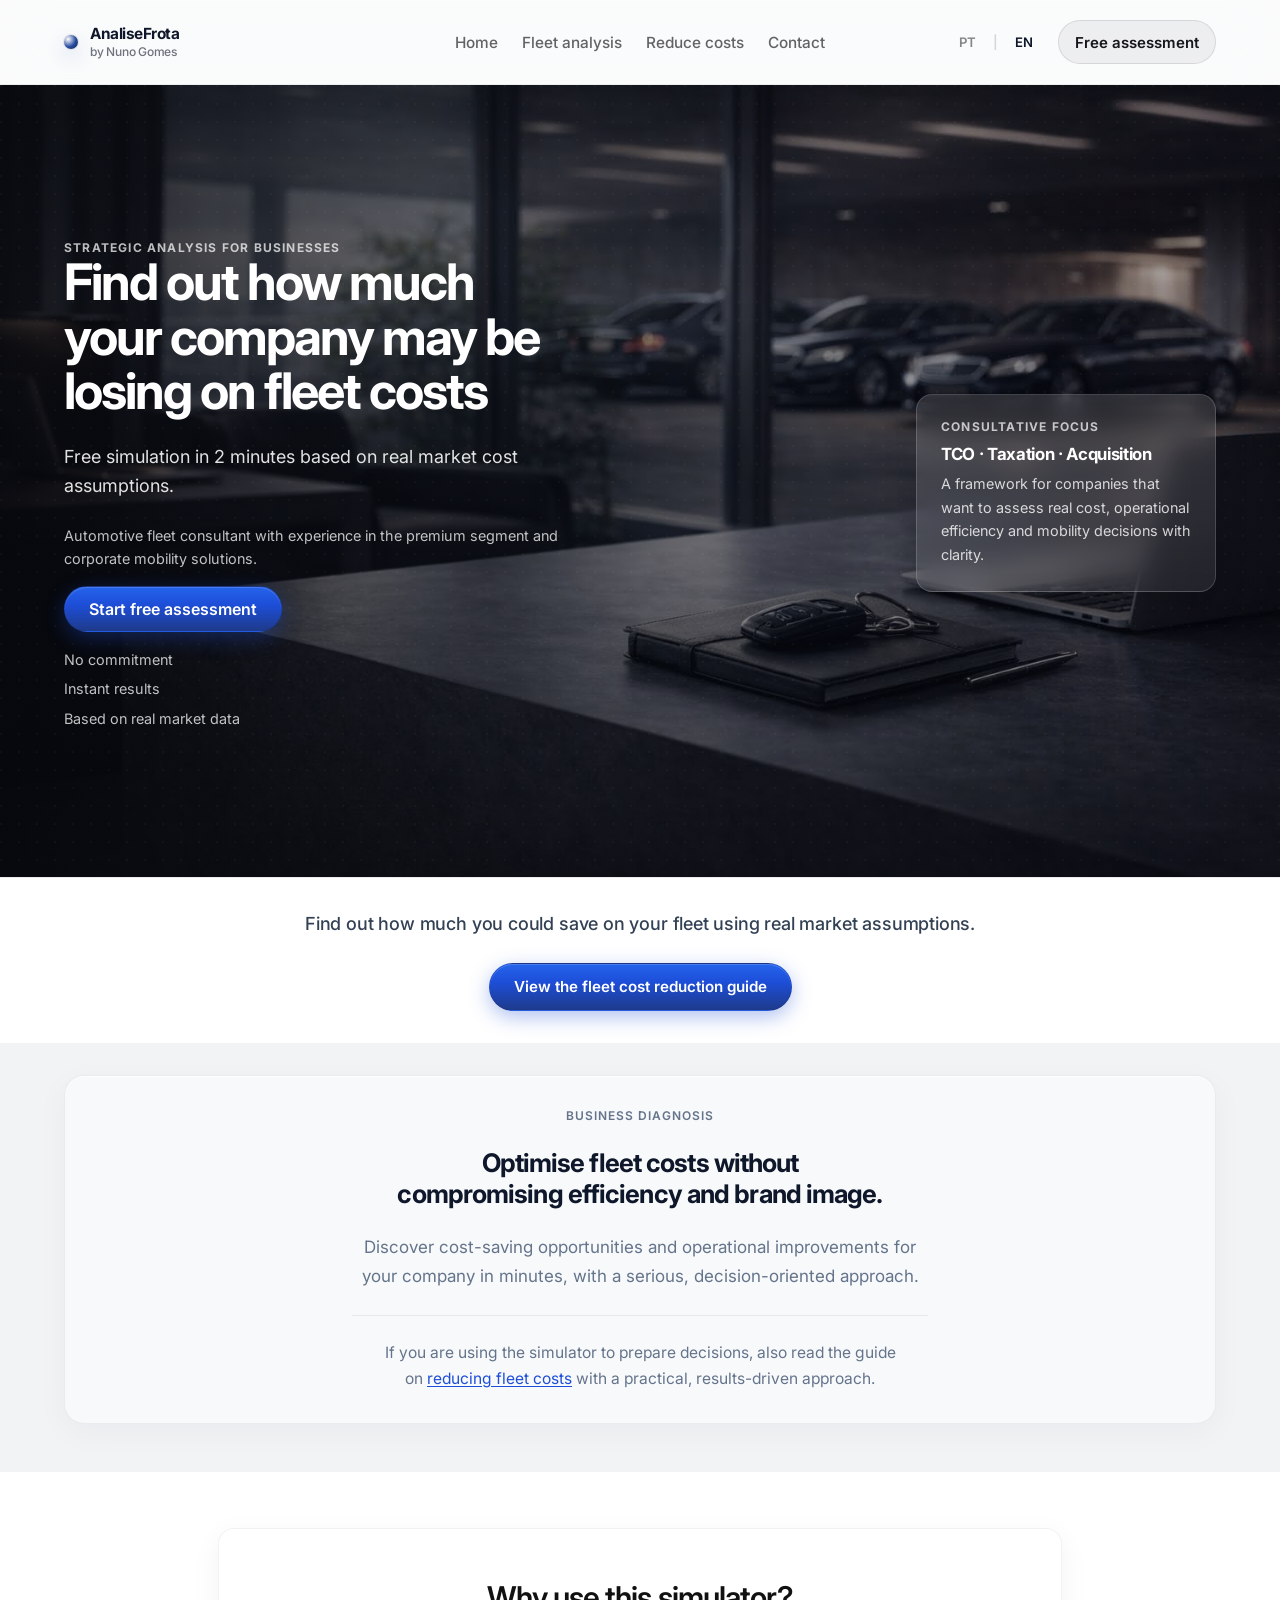
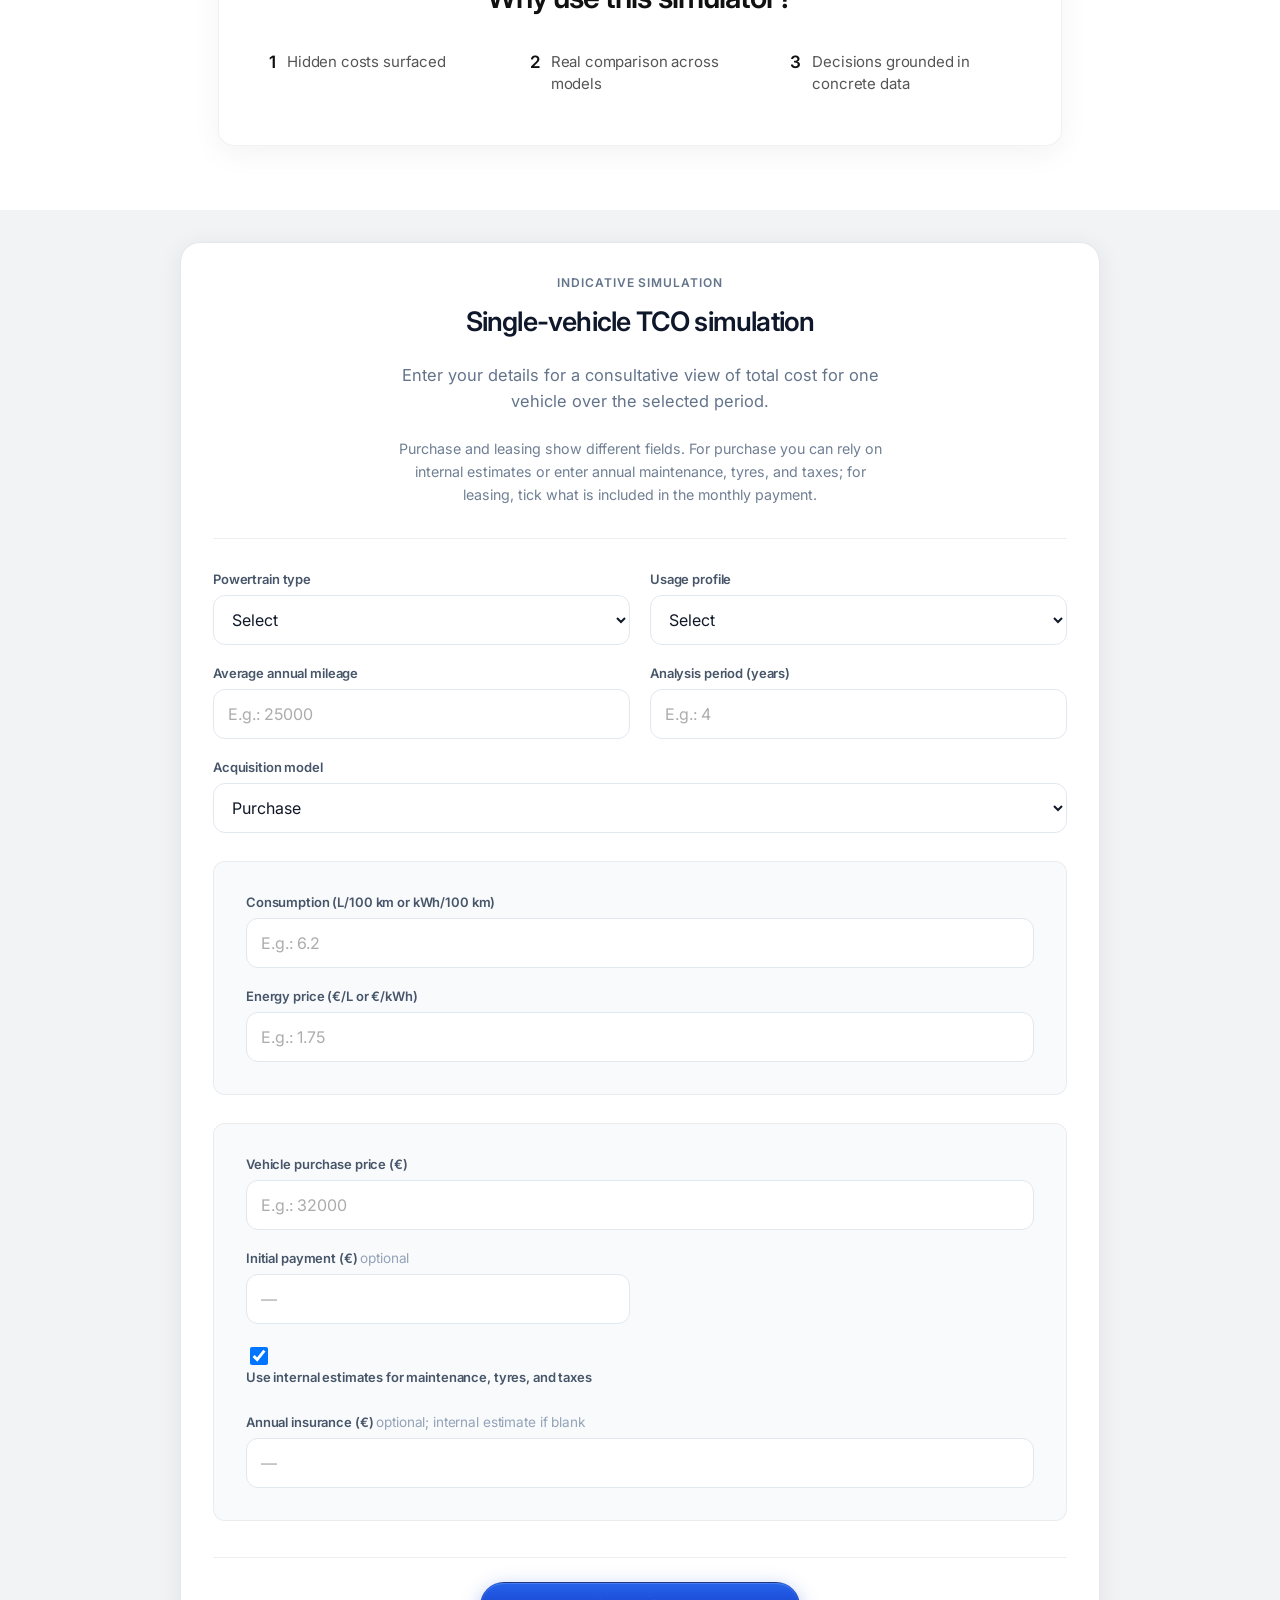
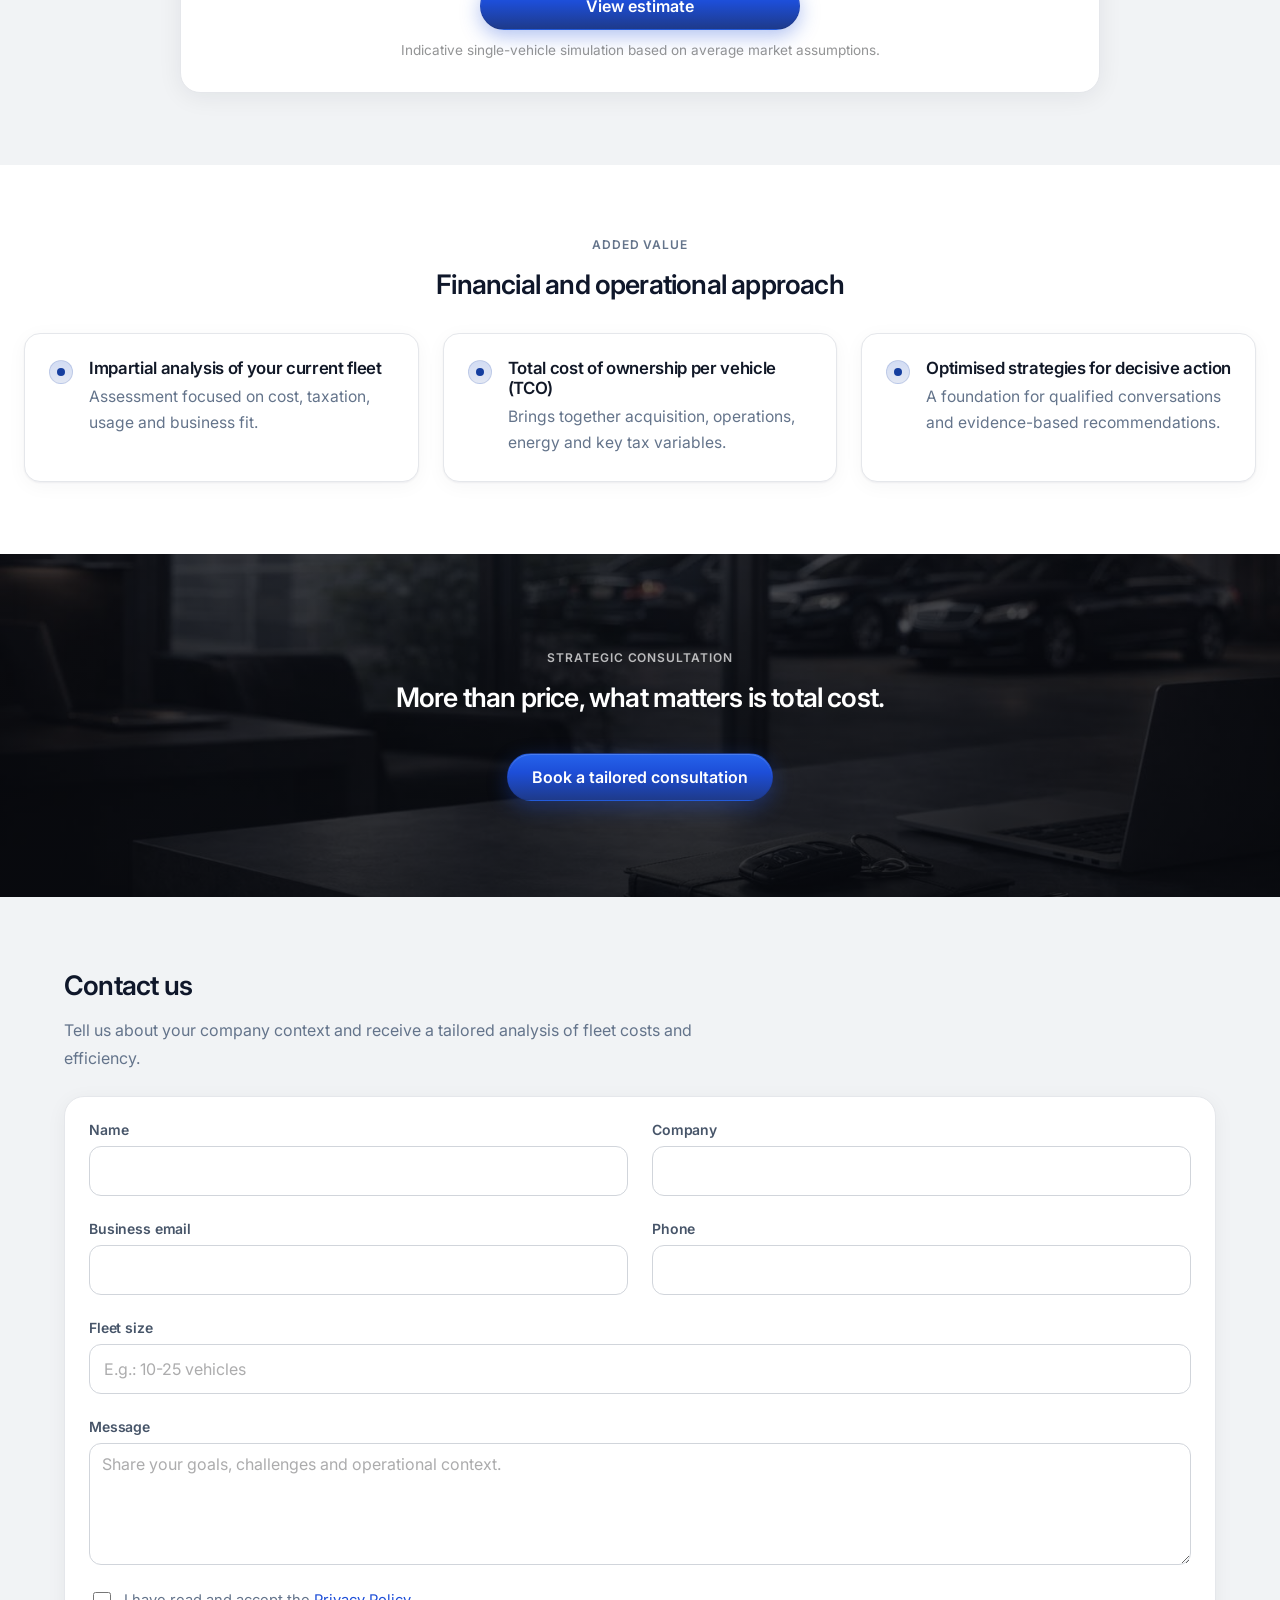
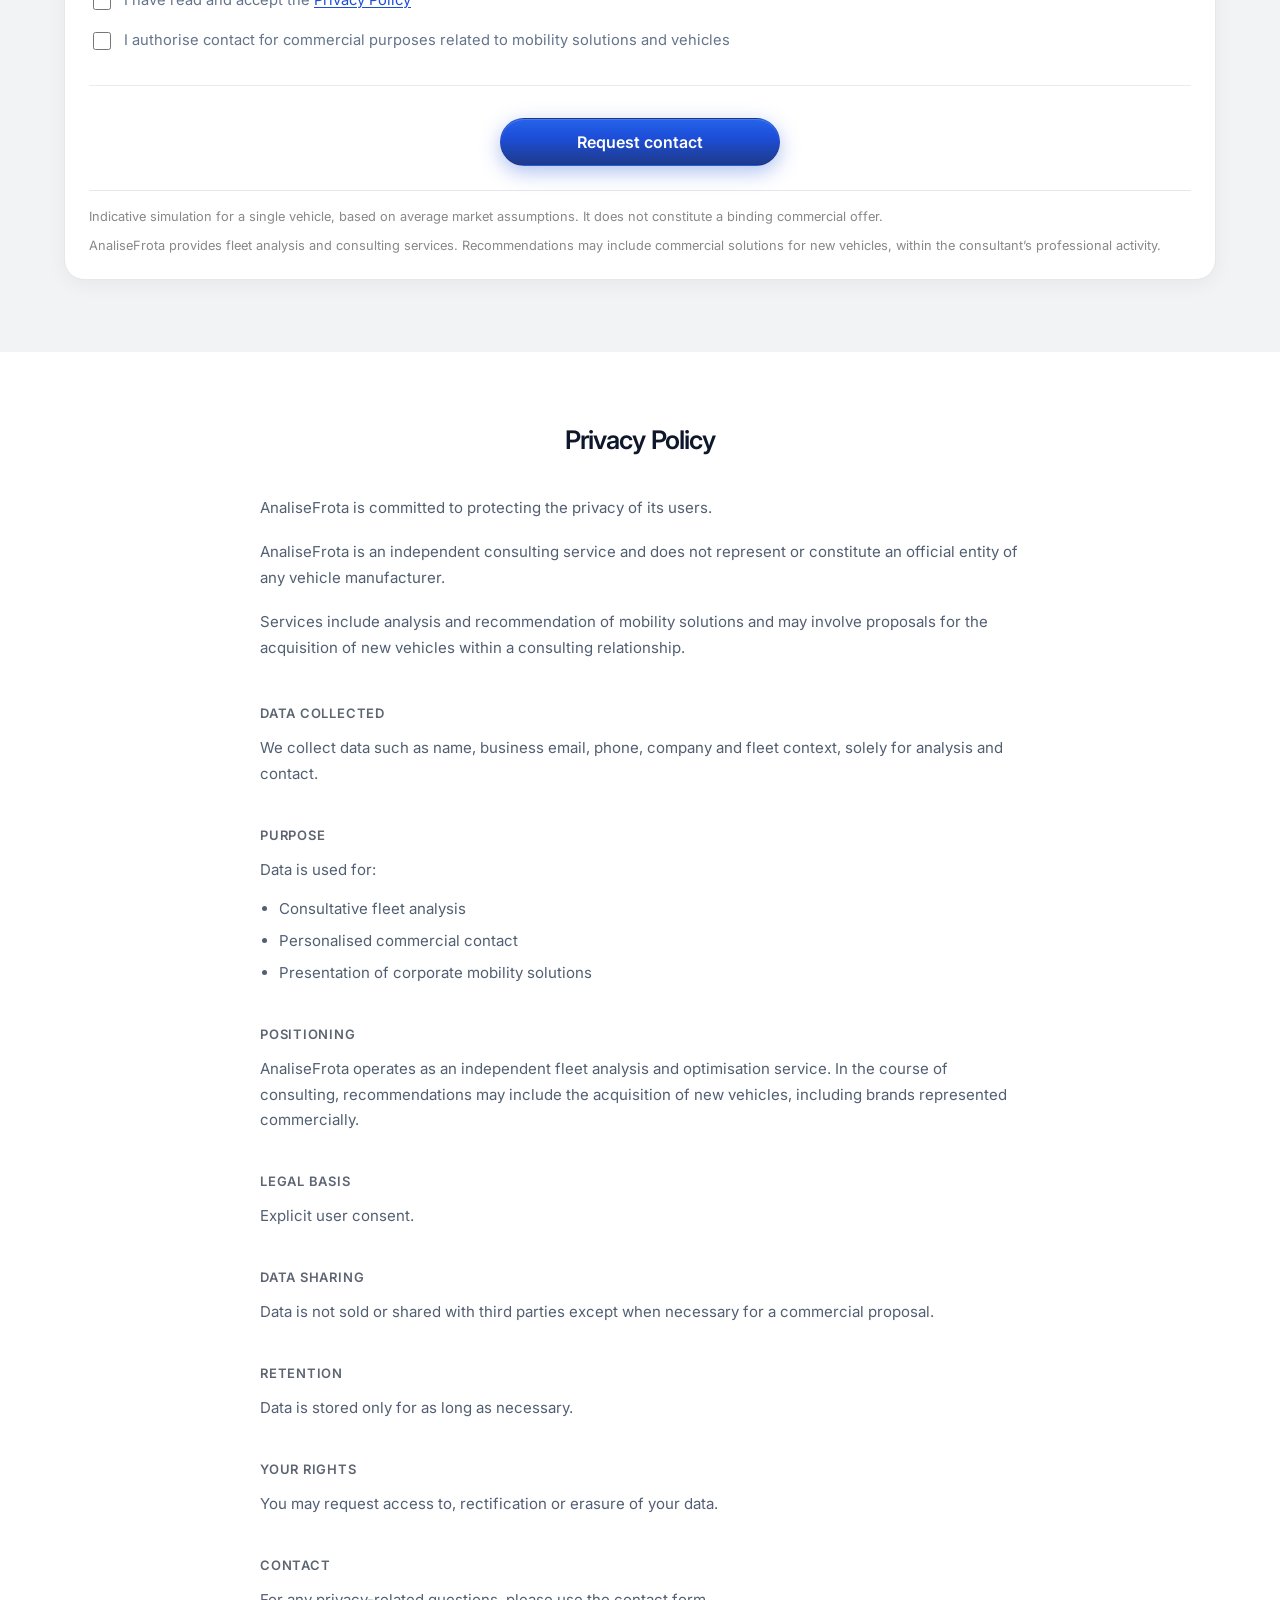
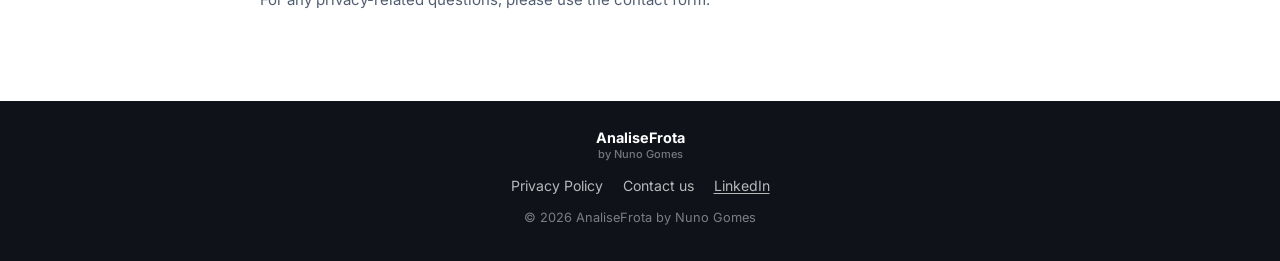
==== commit 0aafc890: "improve mobile UX and responsive layout across site Made-with: Cursor" ====
--- a/en/index.html
+++ b/en/index.html
@@ -89,12 +89,14 @@
     </header>
 
     <main id="top">
-      <section class="hero">
-        <div class="hero-media" role="img" aria-label="Business fleet imagery — fleet analysis, fleet optimization, and business vehicle management with AnaliseFrota."></div>
-        <div class="hero-scrim" aria-hidden="true"></div>
-        <div class="hero-noise" aria-hidden="true"></div>
-
-        <div class="container hero-grid">
+      <section class="section section--hero section--bleed" aria-label="Start">
+        <div class="section__bleed" aria-hidden="true">
+          <div class="hero-media" role="img" aria-label="Business fleet imagery — fleet analysis, fleet optimization, and business vehicle management with AnaliseFrota."></div>
+          <div class="hero-scrim"></div>
+          <div class="hero-noise"></div>
+        </div>
+        <div class="container">
+        <div class="hero-grid">
           <div class="hero-copy">
             <div class="eyebrow">Strategic analysis for businesses</div>
             <h1>Find out how much your company may be losing on fleet costs</h1>
@@ -126,250 +128,270 @@
             </div>
           </div>
         </div>
-      </section>
-
-      <section class="intro section-light">
-        <div class="container container-narrow intro-wrap">
-          <div class="section-kicker">Business diagnosis</div>
-          <h2>Optimize fleet costs without compromising efficiency and brand image.</h2>
-          <p>
-            Discover cost-saving opportunities and operational improvements for your company in minutes, with a serious, decision-oriented approach.
-          </p>
-        </div>
-      </section>
-
-      <section class="intro section-light simulator-benefits-section">
-        <div class="container container-narrow intro-wrap simulator-benefits-intro">
-          <h2>Why use this simulator?</h2>
-          <ul aria-label="Simulator benefits">
-            <li>Identify hidden costs that often go unnoticed</li>
-            <li>Compare buying vs leasing based on real cost</li>
-            <li>Support strategic decisions with concrete data</li>
-          </ul>
-        </div>
-      </section>
-
-      <section id="simulador" class="simulator-section">
+        </div>
+      </section>
+
+      <section class="section section--surface section--lead">
         <div class="container">
+          <div class="section-lead-inner container-narrow text-center">
+            <p class="section-lead-text">
+              Find out how much you could save on your fleet using real market assumptions.
+            </p>
+            <a href="/en/reduce-fleet-costs.html" class="btn btn-primary btn-lead-cta">View the fleet cost reduction guide</a>
+          </div>
+        </div>
+      </section>
+
+      <section class="section section--tint section--editorial">
+        <div class="container">
+          <div class="editorial-surface editorial-surface--bridge">
+            <div class="editorial-bridge-inner">
+              <div class="section-kicker text-center">Business diagnosis</div>
+              <h2 class="text-center editorial-title">Optimise fleet costs without compromising efficiency and brand image.</h2>
+              <div class="prose-editorial-lead">
+                <p>
+                  Discover cost-saving opportunities and operational improvements for your company in minutes, with a serious, decision-oriented approach.
+                </p>
+              </div>
+              <p class="editorial-support-line">
+                If you are using the simulator to prepare decisions, also read the guide on
+                <a href="/en/reduce-fleet-costs.html">reducing fleet costs</a> with a practical, results-driven approach.
+              </p>
+            </div>
+          </div>
+        </div>
+      </section>
+
+      <section class="section section--surface section--why-sim" aria-labelledby="why-sim-heading">
+        <div class="why-sim-frame">
+          <div class="why-card">
+            <h2 id="why-sim-heading" class="why-card-title">Why use this simulator?</h2>
+            <div class="why-grid" role="list" aria-label="Simulator benefits">
+              <div class="why-item" role="listitem">
+                <span class="why-number">1</span>
+                <p class="why-text">Hidden costs surfaced</p>
+              </div>
+              <div class="why-item" role="listitem">
+                <span class="why-number">2</span>
+                <p class="why-text">Real comparison across models</p>
+              </div>
+              <div class="why-item" role="listitem">
+                <span class="why-number">3</span>
+                <p class="why-text">Decisions grounded in concrete data</p>
+              </div>
+            </div>
+          </div>
+        </div>
+      </section>
+
+      <section id="simulador" class="section section--tint section--simulator">
+        <div class="container">
+          <div class="simulator-shell">
           <div class="simulator-card">
             <div class="simulator-main">
-              <div class="simulator-heading">
-                <div class="section-kicker">Indicative simulation</div>
-                <h2>Single-vehicle TCO simulation</h2>
-                <p>
-                  Enter your details for a consultative view of total cost for one vehicle over the selected period.
-                </p>
-              </div>
-
-              <form class="simulator-form" id="tcoForm" novalidate>
-                <div class="form-grid form-grid-top">
-                  <div class="field">
-                    <label for="powertrainType">Powertrain type</label>
-                    <select id="powertrainType" name="powertrainType">
-                      <option value="" data-label-pt="Selecionar" data-label-en="Select">Select</option>
-                      <option value="combustion" data-label-pt="Combustão" data-label-en="Combustion">Combustion</option>
-                      <option value="hybrid" data-label-pt="Híbrido" data-label-en="Hybrid">Hybrid</option>
-                      <option value="electric" data-label-pt="Elétrico" data-label-en="Electric">Electric</option>
-                    </select>
-                  </div>
-
-                  <div class="field">
-                    <label for="usageProfile">Usage profile</label>
-                    <select id="usageProfile" name="usageProfile">
-                      <option value="" data-label-pt="Selecionar" data-label-en="Select">Select</option>
-                      <option value="urbano" data-label-pt="Urbano" data-label-en="Urban">Urban</option>
-                      <option value="misto" data-label-pt="Misto" data-label-en="Mixed">Mixed</option>
-                      <option value="estrada" data-label-pt="Estrada" data-label-en="Highway">Highway</option>
-                    </select>
-                  </div>
-
-                  <div class="field">
-                    <label for="annualKm">Average annual mileage</label>
-                    <input
-                      id="annualKm"
-                      name="annualKm"
-                      type="number"
-                      inputmode="numeric"
-                      placeholder="E.g.: 25000"
-                      data-placeholder-pt="Ex: 25000"
-                      data-placeholder-en="E.g.: 25000"
-                      min="0"
-                    />
-                  </div>
-
-                  <div class="field">
-                    <label for="acquisitionModel">Acquisition model</label>
-                    <select id="acquisitionModel" name="acquisitionModel">
-                      <option value="purchase" data-label-pt="Compra" data-label-en="Purchase">Purchase</option>
-                      <option value="renting" data-label-pt="Renting" data-label-en="Leasing">Leasing</option>
-                    </select>
-                  </div>
-
-                  <div class="field">
-                    <label for="analysisYears">Analysis period (years)</label>
-                    <input
-                      id="analysisYears"
-                      name="analysisYears"
-                      type="number"
-                      inputmode="numeric"
-                      min="1"
-                      placeholder="E.g.: 4"
-                      data-placeholder-pt="Ex: 4"
-                      data-placeholder-en="E.g.: 4"
-                    />
+              <div class="simulator-intro-block">
+                <div class="simulator-intro-stack">
+                  <div class="simulator-heading simulator-heading--intro">
+                    <div class="section-kicker">Indicative simulation</div>
+                    <h2 class="simulator-intro-heading">Single-vehicle TCO simulation</h2>
+                    <p class="simulator-intro-lead">
+                      Enter your details for a consultative view of total cost for one vehicle over the selected period.
+                    </p>
+                  </div>
+                  <div class="simulator-intro-notes">
+                    <p class="simulator-form-hint simulator-form-hint--intro" data-lang="pt">Em Compra e Renting os campos adaptam‑se ao modelo escolhido. Na compra pode usar estimativas internas ou valores manuais para manutenção, pneus e impostos; no renting indique o que já está incluído na renda.</p>
+                    <p class="simulator-form-hint simulator-form-hint--intro" data-lang="en">Purchase and leasing show different fields. For purchase you can rely on internal estimates or enter annual maintenance, tyres, and taxes; for leasing, tick what is included in the monthly payment.</p>
                   </div>
                 </div>
-
-                <div class="fleet-groups">
-                  <article class="fleet-group">
-                    <div class="fleet-group-grid">
-                      <div class="field field-wide">
+              </div>
+
+              <form class="simulator-form simulator-form--saas" id="tcoForm" novalidate>
+
+                <div class="simulator-form__group">
+                  <div class="form-grid form-grid--sim form-grid--sim-top">
+                    <div class="field">
+                      <label for="powertrainType">Powertrain type</label>
+                      <select id="powertrainType" name="powertrainType">
+                        <option value="" data-label-pt="Selecionar" data-label-en="Select">Select</option>
+                        <option value="combustion" data-label-pt="Combustão" data-label-en="Combustion">Combustion</option>
+                        <option value="hybrid" data-label-pt="Híbrido" data-label-en="Hybrid">Hybrid</option>
+                        <option value="electric" data-label-pt="Elétrico" data-label-en="Electric">Electric</option>
+                      </select>
+                    </div>
+
+                    <div class="field">
+                      <label for="usageProfile">Usage profile</label>
+                      <select id="usageProfile" name="usageProfile">
+                        <option value="" data-label-pt="Selecionar" data-label-en="Select">Select</option>
+                        <option value="urbano" data-label-pt="Urbano" data-label-en="Urban">Urban</option>
+                        <option value="misto" data-label-pt="Misto" data-label-en="Mixed">Mixed</option>
+                        <option value="estrada" data-label-pt="Estrada" data-label-en="Highway">Highway</option>
+                      </select>
+                    </div>
+
+                    <div class="field">
+                      <label for="annualKm">Average annual mileage</label>
+                      <input
+                        id="annualKm"
+                        name="annualKm"
+                        type="number"
+                        inputmode="numeric"
+                        placeholder="E.g.: 25000"
+                        data-placeholder-pt="Ex: 25000"
+                        data-placeholder-en="E.g.: 25000"
+                        min="0"
+                      />
+                    </div>
+
+                    <div class="field">
+                      <label for="analysisYears">Analysis period (years)</label>
+                      <input
+                        id="analysisYears"
+                        name="analysisYears"
+                        type="number"
+                        inputmode="numeric"
+                        min="1"
+                        placeholder="E.g.: 4"
+                        data-placeholder-pt="Ex: 4"
+                        data-placeholder-en="E.g.: 4"
+                      />
+                    </div>
+
+                    <div class="field field-span-2">
+                      <label for="acquisitionModel">Acquisition model</label>
+                      <select id="acquisitionModel" name="acquisitionModel">
+                        <option value="purchase" data-label-pt="Compra" data-label-en="Purchase">Purchase</option>
+                        <option value="renting" data-label-pt="Renting" data-label-en="Leasing">Leasing</option>
+                      </select>
+                    </div>
+                  </div>
+                </div>
+
+                <div class="simulator-form__group">
+                  <div class="simulator-form__panel">
+                    <div class="form-grid form-grid--sim">
+                      <div class="field field-span-2">
                         <label for="consumptionValue">Consumption (L/100 km or kWh/100 km)</label>
                         <input id="consumptionValue" name="consumptionValue" type="number" min="0" step="0.01" placeholder="E.g.: 6.2" data-placeholder-pt="Ex: 6.2" data-placeholder-en="E.g.: 6.2" />
                       </div>
 
-                      <div class="field field-wide">
+                      <div class="field field-span-2">
                         <label for="energyPrice">Energy price (€/L or €/kWh)</label>
                         <input id="energyPrice" name="energyPrice" type="number" min="0" step="0.01" placeholder="E.g.: 1.75" data-placeholder-pt="Ex: 1.75" data-placeholder-en="E.g.: 1.75" />
                       </div>
-
-                      <div class="field purchase-field">
+                    </div>
+                  </div>
+                </div>
+
+                <div class="simulator-form__group simulator-form__group--mode purchase-only">
+                  <div class="simulator-form__panel simulator-form__panel--mode">
+                    <div class="form-grid form-grid--sim">
+                      <div class="field field-span-2">
                         <label for="purchasePrice">Vehicle purchase price (€)</label>
                         <input id="purchasePrice" name="purchasePrice" type="number" min="0" placeholder="E.g.: 32000" data-placeholder-pt="Ex: 32000" data-placeholder-en="E.g.: 32000" />
                       </div>
 
-                      <div class="field purchase-field">
-                        <label for="downPayment">Initial down payment (€)</label>
-                        <input id="downPayment" name="downPayment" type="number" min="0" value="0" />
-                      </div>
-
-                      <div class="field purchase-field">
-                        <label for="financingEnabled">Financing</label>
-                        <select id="financingEnabled" name="financingEnabled">
-                          <option value="no">No</option>
-                          <option value="yes">Yes</option>
-                        </select>
-                      </div>
-
-                      <div class="field purchase-field financing-field is-hidden">
-                        <label for="annualInterestRate">Annual interest rate (%)</label>
-                        <input id="annualInterestRate" name="annualInterestRate" type="number" min="0" step="0.01" placeholder="E.g.: 6.5" data-placeholder-pt="Ex: 6.5" data-placeholder-en="E.g.: 6.5" />
-                      </div>
-
-                      <div class="field purchase-field financing-field is-hidden">
-                        <label for="financingMonths">Financing term (months)</label>
-                        <input id="financingMonths" name="financingMonths" type="number" min="0" step="1" placeholder="E.g.: 60" data-placeholder-pt="Ex: 60" data-placeholder-en="E.g.: 60" />
-                      </div>
-
-                      <div class="field purchase-field">
-                        <label for="residualValue">Residual value at end of period (€)</label>
-                        <input id="residualValue" name="residualValue" type="number" min="0" value="0" />
-                      </div>
-
-                      <div class="field renting-field is-hidden">
-                        <label for="monthlyRent">Monthly renting fee (€)</label>
+                      <div class="field">
+                        <label for="purchaseInitialPayment">Initial payment (€) <span class="label-optional">optional</span></label>
+                        <input id="purchaseInitialPayment" name="purchaseInitialPayment" type="number" min="0" value="" placeholder="—" data-placeholder-pt="—" data-placeholder-en="—" />
+                      </div>
+
+                      <div class="field field-span-2 simulator-checkbox-field">
+                        <input type="checkbox" id="useInternalOpexEstimate" name="useInternalOpexEstimate" checked />
+                        <label for="useInternalOpexEstimate">Use internal estimates for maintenance, tyres, and taxes</label>
+                      </div>
+
+                      <details class="simulator-advanced purchase-manual-opex field-span-2 is-hidden">
+                        <summary class="simulator-advanced-summary">Manual annual costs (€)</summary>
+                        <div class="form-grid form-grid--sim simulator-advanced-grid">
+                          <div class="field">
+                            <label for="manualMaintenanceAnnual">Annual maintenance</label>
+                            <input id="manualMaintenanceAnnual" name="manualMaintenanceAnnual" type="number" min="0" step="1" value="" />
+                          </div>
+                          <div class="field">
+                            <label for="manualTyresAnnual">Annual tyres</label>
+                            <input id="manualTyresAnnual" name="manualTyresAnnual" type="number" min="0" step="1" value="" />
+                          </div>
+                          <div class="field field-span-2">
+                            <label for="manualTaxesAnnual">Annual taxes and fees</label>
+                            <input id="manualTaxesAnnual" name="manualTaxesAnnual" type="number" min="0" step="1" value="" />
+                          </div>
+                        </div>
+                      </details>
+
+                      <div class="field field-span-2">
+                        <label for="annualInsurancePurchase">Annual insurance (€) <span class="label-optional">optional; internal estimate if blank</span></label>
+                        <input id="annualInsurancePurchase" name="annualInsurancePurchase" type="number" min="0" value="" placeholder="—" data-placeholder-pt="—" data-placeholder-en="—" />
+                      </div>
+                    </div>
+                  </div>
+                </div>
+
+                <div class="simulator-form__group simulator-form__group--mode renting-only is-hidden">
+                  <div class="simulator-form__panel simulator-form__panel--mode">
+                    <div class="form-grid form-grid--sim">
+                      <div class="field field-span-2">
+                        <label for="monthlyRent">Monthly payment (€)</label>
                         <input id="monthlyRent" name="monthlyRent" type="number" min="0" placeholder="E.g.: 640" data-placeholder-pt="Ex: 640" data-placeholder-en="E.g.: 640" />
                       </div>
 
-                      <div class="field renting-field is-hidden">
-                        <label for="initialPayment">Initial payment (€)</label>
-                        <input id="initialPayment" name="initialPayment" type="number" min="0" value="0" />
-                      </div>
-
-                      <div class="field renting-field is-hidden">
-                        <label for="contractMonths">Contract duration (months)</label>
-                        <input id="contractMonths" name="contractMonths" type="number" min="1" placeholder="E.g.: 48" data-placeholder-pt="Ex: 48" data-placeholder-en="E.g.: 48" />
-                      </div>
-
-                      <div class="field renting-field is-hidden">
-                        <label for="annualIncludedKm">Annual included mileage</label>
-                        <input id="annualIncludedKm" name="annualIncludedKm" type="number" min="0" placeholder="E.g.: 20000" data-placeholder-pt="Ex: 20000" data-placeholder-en="E.g.: 20000" />
-                      </div>
-
-                      <div class="field renting-field is-hidden">
-                        <label for="excessMileageCost">Excess mileage cost per km (€)</label>
-                        <input id="excessMileageCost" name="excessMileageCost" type="number" min="0" step="0.01" placeholder="E.g.: 0.08" data-placeholder-pt="Ex: 0.08" data-placeholder-en="E.g.: 0.08" />
-                      </div>
-
-                      <div class="field renting-field is-hidden">
-                        <label for="maintenanceIncluded">Maintenance included</label>
-                        <select id="maintenanceIncluded" name="maintenanceIncluded">
-                          <option value="yes">Yes</option>
-                          <option value="no">No</option>
-                        </select>
-                      </div>
-
-                      <div class="field renting-field is-hidden">
-                        <label for="tyresIncluded">Tyres included</label>
-                        <select id="tyresIncluded" name="tyresIncluded">
-                          <option value="yes">Yes</option>
-                          <option value="no">No</option>
-                        </select>
-                      </div>
-
-                      <div class="field renting-field is-hidden">
-                        <label for="insuranceIncluded">Insurance included</label>
-                        <select id="insuranceIncluded" name="insuranceIncluded">
-                          <option value="yes">Yes</option>
-                          <option value="no">No</option>
-                        </select>
-                      </div>
-
-                      <div class="field renting-field is-hidden">
-                        <label for="taxesIncluded">Taxes/fees included</label>
-                        <select id="taxesIncluded" name="taxesIncluded">
-                          <option value="yes">Yes</option>
-                          <option value="no">No</option>
-                        </select>
-                      </div>
-                    </div>
-                  </article>
-                  <article class="fleet-group">
-                    <div class="fleet-group-grid">
                       <div class="field">
-                        <label for="annualInsurance">Annual insurance (€)</label>
-                        <input id="annualInsurance" name="annualInsurance" type="number" min="0" value="0" />
-                      </div>
+                        <label for="rentingInitialPayment">Initial payment (€) <span class="label-optional">optional</span></label>
+                        <input id="rentingInitialPayment" name="rentingInitialPayment" type="number" min="0" value="" placeholder="—" data-placeholder-pt="—" data-placeholder-en="—" />
+                      </div>
+
                       <div class="field">
-                        <label for="annualTaxes">Annual taxes/fees (€)</label>
-                        <input id="annualTaxes" name="annualTaxes" type="number" min="0" value="0" />
-                      </div>
+                        <label for="contractAnnualKm">Contract annual mileage <span class="label-optional">optional</span></label>
+                        <input id="contractAnnualKm" name="contractAnnualKm" type="number" min="0" value="" placeholder="Same as average annual if empty" data-placeholder-pt="Igual à média anual se vazio" data-placeholder-en="Same as annual if empty" />
+                      </div>
+
+                      <fieldset class="field-span-2 simulator-fieldset">
+                        <legend class="simulator-fieldset-legend">Monthly payment includes:</legend>
+                        <div class="simulator-includes-grid">
+                          <label class="simulator-checkbox-field">
+                            <input type="checkbox" id="rentIncludesMaintenance" name="rentIncludesMaintenance" checked />
+                            <span>Maintenance</span>
+                          </label>
+                          <label class="simulator-checkbox-field">
+                            <input type="checkbox" id="rentIncludesTyres" name="rentIncludesTyres" checked />
+                            <span>Tyres</span>
+                          </label>
+                          <label class="simulator-checkbox-field">
+                            <input type="checkbox" id="rentIncludesTaxes" name="rentIncludesTaxes" checked />
+                            <span>Taxes and fees</span>
+                          </label>
+                          <label class="simulator-checkbox-field">
+                            <input type="checkbox" id="rentIncludesInsurance" name="rentIncludesInsurance" />
+                            <span>Insurance</span>
+                          </label>
+                        </div>
+                      </fieldset>
+
+                      <div class="field field-span-2 renting-insurance-field">
+                        <label for="annualInsuranceRenting">Annual insurance (€) <span class="label-optional">optional; estimate if blank</span></label>
+                        <input id="annualInsuranceRenting" name="annualInsuranceRenting" type="number" min="0" value="" placeholder="—" data-placeholder-pt="—" data-placeholder-en="—" />
+                      </div>
+
                       <div class="field">
-                        <label for="maintenanceMode">Maintenance</label>
-                        <select id="maintenanceMode" name="maintenanceMode">
-                          <option value="annual">Annual amount</option>
-                          <option value="per_km">Per-km amount</option>
-                        </select>
-                      </div>
-                      <div class="field maintenance-annual-field">
-                        <label for="maintenanceAnnual">Annual maintenance (€)</label>
-                        <input id="maintenanceAnnual" name="maintenanceAnnual" type="number" min="0" value="0" />
-                      </div>
-                      <div class="field maintenance-per-km-field is-hidden">
-                        <label for="maintenancePerKm">Maintenance per km (€)</label>
-                        <input id="maintenancePerKm" name="maintenancePerKm" type="number" min="0" step="0.001" value="0" />
-                      </div>
+                        <label for="excessCostPerKm">Excess mileage rate (€/km) <span class="label-optional">optional</span></label>
+                        <input id="excessCostPerKm" name="excessCostPerKm" type="number" min="0" step="0.01" value="" placeholder="0.09" data-placeholder-pt="0,09" data-placeholder-en="0.09" />
+                      </div>
+
                       <div class="field">
-                        <label for="tyresMode">Tyres</label>
-                        <select id="tyresMode" name="tyresMode">
-                          <option value="annual">Annual amount</option>
-                          <option value="per_km">Per-km amount</option>
-                        </select>
-                      </div>
-                      <div class="field tyres-annual-field">
-                        <label for="tyresAnnual">Annual tyres (€)</label>
-                        <input id="tyresAnnual" name="tyresAnnual" type="number" min="0" value="0" />
-                      </div>
-                      <div class="field tyres-per-km-field is-hidden">
-                        <label for="tyresPerKm">Tyres per km (€)</label>
-                        <input id="tyresPerKm" name="tyresPerKm" type="number" min="0" step="0.001" value="0" />
-                      </div>
-                    </div>
-                  </article>
+                        <label for="excessKmPeriod">Excess kilometres over period (total) <span class="label-optional">optional</span></label>
+                        <input id="excessKmPeriod" name="excessKmPeriod" type="number" min="0" step="1" value="" placeholder="Estimated if empty" data-placeholder-pt="Calculado se vazio" data-placeholder-en="Estimated if empty" />
+                      </div>
+
+                      <div class="field field-span-2">
+                        <label for="endContractCosts">Estimated end-of-contract / damage costs (€) <span class="label-optional">optional</span></label>
+                        <input id="endContractCosts" name="endContractCosts" type="number" min="0" step="1" value="" placeholder="—" data-placeholder-pt="—" data-placeholder-en="—" />
+                      </div>
+                    </div>
+                  </div>
                 </div>
 
                 <div class="simulator-footer">
-                  <button type="submit" class="btn btn-primary btn-large">View estimate</button>
+                  <button type="submit" class="btn btn-primary btn-large btn-sim-submit">View estimate</button>
                   <small id="simulatorFeedback">Indicative single-vehicle simulation based on average market assumptions.</small>
                 </div>
               </form>
@@ -399,28 +421,49 @@
                   <div class="result-box result-box-wide">
                     <span>Cost breakdown</span>
                     <small id="resultBreakdownBase">Acquisition/depreciation: —</small>
+                    <div id="resultResidualWrap" class="result-residual-wrap is-hidden">
+                      <small id="resultResidualEstimated">Estimated residual value: —</small>
+                      <small id="resultResidualNote" class="result-residual-note">Internal estimate based on depreciation and usage profile.</small>
+                    </div>
                     <small id="resultBreakdownEnergy">Energy: —</small>
                     <small id="resultBreakdownMaintenance">Maintenance: —</small>
                     <small id="resultBreakdownTyres">Tyres: —</small>
                     <small id="resultBreakdownInsurance">Insurance: —</small>
                     <small id="resultBreakdownTaxes">Taxes/fees: —</small>
                     <small id="resultBreakdownExcess">Excess mileage: —</small>
-                    <small id="resultBreakdownDowntime">Downtime: —</small>
+                    <small id="resultBreakdownOther">Other / end of contract: —</small>
                   </div>
                   <div class="result-box result-box-wide">
                     <small id="resultDisclaimer">Indicative simulation for decision support. Results depend on the data entered and on the actual acquisition, usage, tax, and contract conditions.</small>
                   </div>
+                  <div class="result-box result-box-wide">
+                    <span>Want a personalized analysis for your fleet?</span>
+                    <form class="simulator-form" action="/en/#contacto" method="get">
+                      <div class="form-grid form-grid-top">
+                        <div class="field field-wide">
+                          <label for="quickLeadEmail">Email</label>
+                          <input id="quickLeadEmail" name="email" type="email" autocomplete="email" required />
+                        </div>
+                      </div>
+                      <div class="simulator-footer">
+                        <button type="submit" class="btn btn-secondary">Receive analysis</button>
+                      </div>
+                    </form>
+                  </div>
                 </div>
               </div>
             </div>
           </div>
-        </div>
-      </section>
-
-      <section class="benefits section-light">
+          </div>
+        </div>
+      </section>
+
+      <section class="section section--surface">
         <div class="container benefits-wrap">
-          <div class="section-kicker">Added value</div>
-          <h2>Financial and operational approach</h2>
+          <div class="section-head-center container-narrow">
+            <div class="section-kicker">Added value</div>
+            <h2>Financial and operational approach</h2>
+          </div>
 
           <div class="benefits-list">
             <div class="benefit-item">
@@ -442,7 +485,7 @@
             <div class="benefit-item">
               <span class="benefit-icon"></span>
               <div>
-                <h3>Optimized strategies for decisive action</h3>
+                <h3>Optimised strategies for decisive action</h3>
                 <p>A foundation for qualified conversations and evidence-based recommendations.</p>
               </div>
             </div>
@@ -450,18 +493,21 @@
         </div>
       </section>
 
-      <section class="closing-cta">
-        <div class="closing-cta-media" role="img" aria-label="Strategic fleet consulting — fleet cost reduction and total cost of ownership decisions for businesses."></div>
-        <div class="closing-cta-scrim" aria-hidden="true"></div>
-
-        <div class="container closing-cta-wrap">
+      <section class="section section--closing section--bleed" aria-label="Strategic consultation">
+        <div class="section__bleed" aria-hidden="true">
+          <div class="closing-cta-media" role="img" aria-label="Strategic fleet consulting — fleet cost reduction and total cost of ownership decisions for businesses."></div>
+          <div class="closing-cta-scrim"></div>
+        </div>
+        <div class="container">
+        <div class="closing-cta-wrap">
           <div class="section-kicker section-kicker-light">Strategic consultation</div>
           <h2>More than price, what matters is total cost.</h2>
           <a href="/en/#contacto" class="btn btn-primary btn-large">Book a tailored consultation</a>
         </div>
-      </section>
-
-      <section id="contacto" class="contact-section section-light">
+        </div>
+      </section>
+
+      <section id="contacto" class="section section--tint">
         <div class="container contact-wrap">
           <h2>Contact us</h2>
           <p class="contact-intro">
@@ -540,50 +586,50 @@
               </p>
             </div>
           </form>
-        </div>
-      </section>
-
-      <section id="privacy" class="privacy-section section-light" aria-labelledby="privacy-title">
-        <div class="privacy-wrap">
-          <h2 id="privacy-title">Privacy Policy</h2>
-
-          <div class="privacy-body">
-            <div>
-              <p>AnaliseFrota is committed to protecting the privacy of its users.</p>
-
-              <p>AnaliseFrota is an independent consulting service and does not represent or constitute an official entity of any vehicle manufacturer.</p>
-
-              <p>Services include analysis and recommendation of mobility solutions and may involve proposals for the acquisition of new vehicles within a consulting relationship.</p>
-
-              <h3>Data collected</h3>
-              <p>We collect data such as name, business email, phone, company and fleet context, solely for analysis and contact.</p>
-
-              <h3>Purpose</h3>
-              <p>Data is used for:</p>
-              <ul>
-                <li>Consultative fleet analysis</li>
-                <li>Personalised commercial contact</li>
-                <li>Presentation of corporate mobility solutions</li>
-              </ul>
-
-              <h3>Positioning</h3>
-              <p>AnaliseFrota operates as an independent fleet analysis and optimisation service. In the course of consulting, recommendations may include the acquisition of new vehicles, including brands represented commercially.</p>
-
-              <h3>Legal basis</h3>
-              <p>Explicit user consent.</p>
-
-              <h3>Data sharing</h3>
-              <p>Data is not sold or shared with third parties except when necessary for a commercial proposal.</p>
-
-              <h3>Retention</h3>
-              <p>Data is stored only for as long as necessary.</p>
-
-              <h3>Your rights</h3>
-              <p>You may request access to, rectification or erasure of your data.</p>
-
-              <h3>Contact</h3>
-              <p>For any privacy-related questions, please use the contact form.</p>
-            </div>
+          </div>
+        </div>
+      </section>
+
+      <section id="privacy" class="section section--surface section--privacy-doc" aria-labelledby="privacy-title">
+        <div class="privacy-doc">
+          <header class="privacy-doc-header">
+            <h2 id="privacy-title" class="privacy-doc-title">Privacy Policy</h2>
+          </header>
+          <div class="privacy-doc-body">
+            <p>AnaliseFrota is committed to protecting the privacy of its users.</p>
+
+            <p>AnaliseFrota is an independent consulting service and does not represent or constitute an official entity of any vehicle manufacturer.</p>
+
+            <p>Services include analysis and recommendation of mobility solutions and may involve proposals for the acquisition of new vehicles within a consulting relationship.</p>
+
+            <h3 class="privacy-doc-subtitle">Data collected</h3>
+            <p>We collect data such as name, business email, phone, company and fleet context, solely for analysis and contact.</p>
+
+            <h3 class="privacy-doc-subtitle">Purpose</h3>
+            <p>Data is used for:</p>
+            <ul class="privacy-doc-list">
+              <li>Consultative fleet analysis</li>
+              <li>Personalised commercial contact</li>
+              <li>Presentation of corporate mobility solutions</li>
+            </ul>
+
+            <h3 class="privacy-doc-subtitle">Positioning</h3>
+            <p>AnaliseFrota operates as an independent fleet analysis and optimisation service. In the course of consulting, recommendations may include the acquisition of new vehicles, including brands represented commercially.</p>
+
+            <h3 class="privacy-doc-subtitle">Legal basis</h3>
+            <p>Explicit user consent.</p>
+
+            <h3 class="privacy-doc-subtitle">Data sharing</h3>
+            <p>Data is not sold or shared with third parties except when necessary for a commercial proposal.</p>
+
+            <h3 class="privacy-doc-subtitle">Retention</h3>
+            <p>Data is stored only for as long as necessary.</p>
+
+            <h3 class="privacy-doc-subtitle">Your rights</h3>
+            <p>You may request access to, rectification or erasure of your data.</p>
+
+            <h3 class="privacy-doc-subtitle">Contact</h3>
+            <p>For any privacy-related questions, please use the contact form.</p>
           </div>
         </div>
       </section>
--- a/styles.css
+++ b/styles.css
@@ -1,24 +1,45 @@
+/* === Design tokens & base === */
 :root {
-  --bg: #f3f4f6;
-  --surface: rgba(255, 255, 255, 0.8);
-  --surface-solid: #ffffff;
-  --surface-soft: #f8f8fa;
-  --text: #101114;
-  --muted: #5d6470;
-  --line: rgba(16, 17, 20, 0.08);
-  --line-strong: rgba(16, 17, 20, 0.14);
-  --accent: #153e9f;
-  --accent-hover: #10337f;
-  --shadow-soft: 0 20px 60px rgba(11, 16, 32, 0.08);
-  --shadow-card: 0 28px 80px rgba(9, 14, 29, 0.10);
-  --radius-xl: 32px;
-  --radius-lg: 24px;
-  --radius-md: 16px;
-  --radius-sm: 12px;
-  --container: 1240px;
-}
-
-* {
+  --text: #0f172a;
+  --muted: #64748b;
+  --heading: #0f172a;
+  --accent: #1d4ed8;
+  --accent-dark: #1e3a8a;
+  --accent-mid: #1e40af;
+  --accent-hover: #1d4ed8;
+  --line: rgba(15, 23, 42, 0.1);
+  --container: 1200px;
+  --s-1: 8px;
+  --s-2: 16px;
+  --s-3: 24px;
+  --s-4: 32px;
+  --s-5: 48px;
+  --s-6: 64px;
+  --section-pad: 72px;
+  --section-pad-sm: 48px;
+  --section-y-mobile: clamp(40px, 10vw, 56px);
+  --page-pad-x: clamp(16px, 4.5vw, 24px);
+  --touch-target-min: 44px;
+  --header-h: 84px;
+  --radius-ui: 12px;
+  --radius-lg: 16px;
+  --prose: 42rem;
+  --shadow-card: 0 1px 2px rgba(15, 23, 42, 0.05), 0 4px 20px rgba(15, 23, 42, 0.04);
+  --shell-bg: #e8eaee;
+  --surface: #ffffff;
+  --tint: #f1f3f5;
+  --font: "Inter", -apple-system, BlinkMacSystemFont, "Segoe UI", sans-serif;
+  --h1: clamp(2.4rem, 4.1vw, 3.15rem);
+  --h1-weight: 700;
+  --h2: clamp(1.4rem, 2.1vw, 1.9rem);
+  --h2-weight: 600;
+  --body: 1.0625rem;
+  --body-lh: 1.7;
+}
+
+*,
+*::before,
+*::after {
   box-sizing: border-box;
 }
 
@@ -28,10 +49,8 @@
 
 body {
   margin: 0;
-  font-family: "Inter", -apple-system, BlinkMacSystemFont, "Segoe UI", sans-serif;
-  background:
-    radial-gradient(circle at top left, rgba(255,255,255,0.92), rgba(243,244,246,0.88) 42%),
-    linear-gradient(180deg, #fafbfc 0%, #f2f4f7 100%);
+  font-family: var(--font);
+  background: var(--shell-bg);
   color: var(--text);
   -webkit-font-smoothing: antialiased;
   text-rendering: optimizeLegibility;
@@ -49,17 +68,147 @@
 
 button,
 input,
-select {
+select,
+textarea {
   font: inherit;
 }
 
+/* === Global layout: container & section === */
+.container {
+  width: 100%;
+  max-width: var(--container);
+  margin: 0 auto;
+  padding: 0 24px;
+}
+
+.container-narrow {
+  width: 100%;
+  max-width: 760px;
+  margin: 0 auto;
+  padding: 0 24px;
+}
+
+/* Avoid double horizontal padding when nested inside .container */
+.container .container-narrow {
+  padding-left: 0;
+  padding-right: 0;
+}
+
+.text-center {
+  text-align: center;
+}
+
+.prose-narrow {
+  max-width: 42rem;
+  margin: 0 auto;
+}
+
+.prose-narrow p {
+  margin: var(--s-3) 0 0;
+  font-size: var(--body);
+  line-height: var(--body-lh);
+  color: var(--muted);
+}
+
+.prose-narrow p:first-child {
+  margin-top: 0;
+}
+
+.section {
+  position: relative;
+  padding: var(--section-pad) 0;
+}
+
+/* Section surfaces: alternate white + cool gray for rhythm */
+.section--surface {
+  background: var(--surface);
+  box-shadow: inset 0 1px 0 rgba(255, 255, 255, 0.7);
+}
+
+.section--tint {
+  background: var(--tint);
+}
+
+.section--light {
+  background: var(--tint);
+}
+
+/* Lead line after hero: compact, centred transition to content */
+.section--lead {
+  padding: var(--s-4) 0;
+  border-top: 1px solid rgba(15, 23, 42, 0.08);
+  box-shadow: 0 1px 0 rgba(255, 255, 255, 0.9);
+}
+
+.section-lead-text {
+  margin: 0 0 var(--s-3);
+  font-size: 1.125rem;
+  line-height: 1.6;
+  font-weight: 500;
+  color: #334155;
+  letter-spacing: -0.01em;
+  text-wrap: balance;
+}
+
+.btn-lead-cta {
+  min-height: 48px;
+  padding: 0 28px;
+  font-size: 0.95rem;
+  box-shadow:
+    0 1px 0 rgba(255, 255, 255, 0.16) inset,
+    0 8px 24px rgba(29, 78, 216, 0.32);
+}
+
+.section--tight {
+  padding: var(--s-4) 0;
+}
+
+.section--bleed {
+  overflow: hidden;
+}
+
+.section__bleed {
+  position: absolute;
+  inset: 0;
+  z-index: 0;
+  pointer-events: none;
+}
+
+.section--hero .section__bleed,
+.section--closing .section__bleed {
+  position: absolute;
+  inset: 0;
+  z-index: 0;
+}
+
+.section--hero .container,
+.section--closing .container {
+  position: relative;
+  z-index: 1;
+}
+
+.section--simulator {
+  padding-top: var(--s-4);
+  padding-bottom: var(--section-pad);
+}
+
+/* Anchor offset for sticky header */
+#privacy,
+#contacto,
+#top {
+  scroll-margin-top: calc(var(--header-h) + 8px);
+}
+
+/* === State === */
+.is-hidden,
+.results-panel.is-hidden {
+  display: none;
+}
+
+/* === Site shell & header === */
 .site-shell {
   min-height: 100vh;
-}
-
-.container {
-  width: min(var(--container), calc(100% - 48px));
-  margin: 0 auto;
+  overflow-x: clip;
 }
 
 .site-header {
@@ -67,15 +216,16 @@
   top: 0;
   z-index: 1000;
   backdrop-filter: blur(20px);
-  background: rgba(255, 255, 255, 0.72);
-  border-bottom: 1px solid rgba(255, 255, 255, 0.55);
+  background: rgba(255, 255, 255, 0.78);
+  border-bottom: 1px solid rgba(17, 18, 20, 0.06);
 }
 
 .header-inner {
-  min-height: 84px;
+  min-height: var(--header-h);
   display: grid;
   grid-template-columns: 1fr auto 1fr;
   align-items: center;
+  gap: var(--s-2);
 }
 
 .brand {
@@ -92,16 +242,16 @@
   background:
     radial-gradient(circle at 30% 30%, #ffffff 0%, #aab6d8 22%, #264b9f 55%, #13274f 100%);
   box-shadow:
-    0 0 0 1px rgba(16,17,20,0.08),
-    0 8px 20px rgba(21, 62, 159, 0.20);
+    0 0 0 1px rgba(16, 17, 20, 0.08),
+    0 8px 20px rgba(21, 62, 159, 0.2);
 }
 
 .brand-text {
   display: flex;
   flex-direction: column;
   align-items: flex-start;
+  line-height: 1.15;
   gap: 2px;
-  line-height: 1.15;
 }
 
 .brand-name {
@@ -119,21 +269,75 @@
 
 .main-nav {
   display: inline-flex;
-  gap: 32px;
+  gap: var(--s-3);
   justify-self: center;
+  flex-wrap: wrap;
+  justify-content: center;
 }
 
 .main-nav a {
-  color: rgba(16, 17, 20, 0.68);
-  font-size: 0.97rem;
+  color: rgba(16, 17, 20, 0.65);
+  font-size: 0.96rem;
   font-weight: 500;
-  transition: color 180ms ease;
+  transition: color 0.16s ease;
 }
 
 .main-nav a:hover {
   color: var(--text);
 }
 
+.header-actions {
+  display: flex;
+  align-items: center;
+  justify-self: end;
+  gap: 14px;
+}
+
+.lang-toggle {
+  display: inline-flex;
+  align-items: center;
+  gap: 6px;
+  font-size: 0.82rem;
+  font-weight: 600;
+  letter-spacing: 0.05em;
+  color: rgba(16, 17, 20, 0.45);
+}
+
+.lang-toggle a.lang-btn {
+  border: 0;
+  background: transparent;
+  padding: 8px 10px;
+  min-height: var(--touch-target-min);
+  display: inline-flex;
+  align-items: center;
+  justify-content: center;
+  color: rgba(16, 17, 20, 0.5);
+  font: inherit;
+  font-weight: 600;
+  cursor: pointer;
+  transition: color 0.16s ease;
+  border-radius: 8px;
+}
+
+.lang-toggle a.lang-btn:hover {
+  color: rgba(16, 17, 20, 0.85);
+}
+
+.lang-toggle a.lang-btn:focus-visible {
+  outline: 2px solid var(--accent);
+  outline-offset: 2px;
+}
+
+.lang-toggle a.lang-btn.is-active {
+  color: var(--text);
+}
+
+.lang-sep {
+  opacity: 0.35;
+  user-select: none;
+}
+
+/* === Buttons === */
 .btn {
   display: inline-flex;
   align-items: center;
@@ -141,431 +345,968 @@
   border: 0;
   border-radius: 999px;
   cursor: pointer;
-  transition:
-    transform 180ms ease,
-    background 180ms ease,
-    box-shadow 180ms ease,
-    opacity 180ms ease;
+  text-decoration: none;
+  font-weight: 600;
+  transition: transform 0.18s ease, background 0.18s ease, box-shadow 0.18s ease, border-color 0.18s ease, color 0.18s ease;
 }
 
 .btn:hover {
   transform: translateY(-1px);
 }
 
+.btn:active {
+  transform: translateY(0);
+}
+
 .btn-primary {
-  padding: 14px 24px;
-  background: linear-gradient(180deg, #2052c6 0%, #153e9f 100%);
+  padding: 12px 24px;
   color: #fff;
-  font-weight: 600;
+  background: linear-gradient(180deg, #2563eb 0%, #1d4ed8 40%, #1e3a8a 100%);
   box-shadow:
-    0 10px 24px rgba(21, 62, 159, 0.24),
-    inset 0 1px 0 rgba(255,255,255,0.16);
+    0 1px 0 rgba(255, 255, 255, 0.16) inset,
+    0 6px 20px rgba(29, 78, 216, 0.35);
+  border: 1px solid rgba(15, 23, 42, 0.08);
 }
 
 .btn-primary:hover {
-  background: linear-gradient(180deg, #1b48b1 0%, #10337f 100%);
+  background: linear-gradient(180deg, #1d4ed8 0%, #1d4ed8 35%, #1e40af 100%);
+  box-shadow:
+    0 1px 0 rgba(255, 255, 255, 0.12) inset,
+    0 10px 28px rgba(29, 78, 216, 0.4);
+}
+
+.btn:focus-visible,
+a.btn:focus-visible {
+  outline: 2px solid var(--accent);
+  outline-offset: 3px;
 }
 
 .btn-nav {
-  justify-self: end;
-  padding: 12px 18px;
+  padding: 10px 16px;
+  min-height: var(--touch-target-min);
+  font-size: 0.94rem;
+  background: rgba(17, 18, 20, 0.05);
+  color: #15171b;
+  border: 1px solid var(--line);
+  box-shadow: none;
+}
+
+.btn-nav:hover {
+  background: rgba(17, 18, 20, 0.08);
+}
+
+.btn-large {
+  min-height: 48px;
+  padding: 0 24px;
+  font-size: 1rem;
+}
+
+.btn-secondary {
+  padding: 10px 20px;
   font-size: 0.95rem;
-}
-
-.btn-large {
-  min-height: 56px;
-  padding: 16px 28px;
-  font-size: 1rem;
-}
-
-.hero {
-  position: relative;
-  min-height: 96svh;
-  display: flex;
-  align-items: center;
-  overflow: hidden;
-}
-
-.hero-media,
-.hero-scrim,
-.hero-noise,
-.closing-cta-media,
-.closing-cta-scrim {
+  color: #0f172a;
+  background: rgba(255, 255, 255, 0.85);
+  border: 1.5px solid #cbd5e1;
+  box-shadow: 0 1px 0 rgba(255, 255, 255, 0.8) inset;
+}
+
+.btn-secondary:hover {
+  color: #0f172a;
+  background: #fff;
+  border-color: #94a3b8;
+  box-shadow: 0 1px 0 rgba(255, 255, 255, 1) inset, 0 4px 14px rgba(15, 23, 42, 0.06);
+}
+
+/* === Hero === */
+.section--hero {
+  min-height: 88svh;
+  display: flex;
+  flex-direction: column;
+  padding: 0;
+}
+
+.hero-media {
   position: absolute;
   inset: 0;
-}
-
-.hero-media {
   background:
-    url("assets/hero-bg.jpg") center center / cover no-repeat,
-    linear-gradient(135deg, #d7dce6 0%, #cfd5df 40%, #bcc3d1 100%);
+    url("assets/hero-bg.jpg") center / cover no-repeat,
+    linear-gradient(135deg, #d7dce6 0%, #bcc3d1 100%);
   transform: scale(1.02);
 }
 
 .hero-scrim {
+  position: absolute;
+  inset: 0;
   background:
-    linear-gradient(90deg, rgba(12,14,18,0.62) 0%, rgba(12,14,18,0.36) 34%, rgba(12,14,18,0.12) 64%, rgba(12,14,18,0.18) 100%),
-    linear-gradient(180deg, rgba(9,12,18,0.12) 0%, rgba(9,12,18,0.26) 100%);
+    linear-gradient(90deg, rgba(6, 8, 12, 0.72) 0%, rgba(6, 8, 12, 0.38) 40%, rgba(6, 8, 12, 0.12) 100%),
+    linear-gradient(180deg, rgba(4, 6, 10, 0.15) 0%, rgba(4, 6, 10, 0.35) 100%);
 }
 
 .hero-noise {
-  opacity: 0.18;
-  background-image:
-    radial-gradient(circle at 1px 1px, rgba(255,255,255,0.20) 1px, transparent 0);
+  position: absolute;
+  inset: 0;
+  opacity: 0.16;
+  background-image: radial-gradient(circle at 1px 1px, rgba(255, 255, 255, 0.2) 1px, transparent 0);
   background-size: 18px 18px;
-  pointer-events: none;
+}
+
+.section--hero .container {
+  flex: 1;
+  display: flex;
+  align-items: center;
+  padding-top: var(--s-5);
+  padding-bottom: var(--s-3);
 }
 
 .hero-grid {
-  position: relative;
-  z-index: 2;
   width: 100%;
   display: grid;
-  grid-template-columns: minmax(0, 720px) minmax(260px, 360px);
-  gap: 48px;
-  align-items: end;
-  padding: 120px 0 88px;
+  grid-template-columns: minmax(0, 1fr) minmax(240px, 320px);
+  align-items: center;
+  gap: var(--s-4);
 }
 
 .eyebrow,
 .section-kicker,
 .hero-panel-label {
+  display: block;
+  font-size: 0.75rem;
+  font-weight: 700;
+  letter-spacing: 0.1em;
+  text-transform: uppercase;
+}
+
+.eyebrow,
+.hero-panel-label {
+  color: rgba(255, 255, 255, 0.72);
+}
+
+.section-kicker {
+  color: #64748b;
+  margin: 0 0 var(--s-2);
+  font-weight: 600;
+  letter-spacing: 0.08em;
+}
+
+.section-kicker-light {
+  color: rgba(255, 255, 255, 0.7);
+}
+
+.hero-copy {
+  max-width: 600px;
+  min-width: 0;
+  text-align: left;
+}
+
+.hero-copy h1 {
+  margin: 0 0 var(--s-3);
+  font-size: var(--h1);
+  font-weight: var(--h1-weight);
+  line-height: 1.08;
+  letter-spacing: -0.04em;
+  color: #fff;
+  text-wrap: balance;
+}
+
+.hero-copy > p:not(.hero-positioning) {
+  margin: 0 0 var(--s-3);
+  max-width: 32rem;
+  font-size: 1.125rem;
+  line-height: 1.6;
+  color: rgba(255, 255, 255, 0.88);
+}
+
+.hero-copy .hero-positioning {
+  margin: 0 0 var(--s-2);
+  max-width: 32rem;
+  font-size: 0.9rem;
+  line-height: 1.6;
+  color: rgba(255, 255, 255, 0.75);
+  list-style: none;
+  padding: 0;
+}
+
+.hero-copy .hero-positioning li + li {
+  margin-top: 6px;
+}
+
+.hero-actions {
+  display: flex;
+  flex-wrap: wrap;
+  gap: var(--s-2);
+  margin: 0 0 var(--s-2);
+}
+
+.hero-aside {
+  display: flex;
+  justify-content: flex-end;
+}
+
+.hero-panel {
+  width: 100%;
+  max-width: 300px;
+  padding: var(--s-3);
+  border-radius: var(--radius-lg);
+  color: #fff;
+  background: linear-gradient(180deg, rgba(255, 255, 255, 0.14), rgba(255, 255, 255, 0.08));
+  border: 1px solid rgba(255, 255, 255, 0.16);
+  box-shadow: 0 12px 32px rgba(0, 0, 0, 0.2);
+  backdrop-filter: blur(12px);
+}
+
+.hero-panel-value {
+  margin: 10px 0 8px;
+  font-size: 1.05rem;
+  font-weight: 700;
+  letter-spacing: -0.02em;
+}
+
+.hero-panel p {
+  margin: 0;
+  font-size: 0.9rem;
+  line-height: 1.65;
+  color: rgba(255, 255, 255, 0.8);
+}
+
+/* === Intro & editorial blocks === */
+.intro-wrap,
+.closing-cta-wrap {
+  max-width: var(--prose);
+  margin: 0;
+  text-align: left;
+}
+
+.privacy-wrap {
+  margin: 0 auto;
+  text-align: left;
+}
+
+.intro-wrap p {
+  margin: var(--s-3) 0 0;
+  font-size: var(--body);
+  line-height: var(--body-lh);
+  color: var(--muted);
+}
+
+.intro-wrap > *:first-child {
+  margin-top: 0;
+}
+
+.intro-wrap h2,
+.simulator-heading h2,
+.benefits-wrap h2,
+.contact-wrap h2 {
+  font-size: var(--h2);
+  font-weight: var(--h2-weight);
+  line-height: 1.2;
+  letter-spacing: -0.03em;
+  margin: 0 0 var(--s-2);
+  color: var(--heading);
+}
+
+/* Editorial block (tinted surface, Apple-style) */
+.section--editorial {
+  padding: var(--s-4) 0 clamp(var(--s-4), 4vw, var(--s-5)) 0;
+}
+
+.editorial-surface {
+  max-width: 1200px;
+  margin: 0 auto;
+  padding: var(--s-4) var(--s-3);
+  background: #f8f9fb;
+  border: 1px solid rgba(15, 23, 42, 0.06);
+  border-radius: 20px;
+  box-shadow: 0 1px 0 rgba(255, 255, 255, 0.9) inset, 0 8px 32px rgba(15, 23, 42, 0.04);
+}
+
+.editorial-surface--bridge {
+  padding-bottom: var(--s-3);
+}
+
+.editorial-bridge-inner {
+  max-width: 38rem;
+  margin: 0 auto;
+  padding: 0 var(--s-1);
+  text-align: center;
+  display: flex;
+  flex-direction: column;
+  align-items: center;
+  gap: var(--s-2);
+}
+
+.editorial-bridge-inner .section-kicker {
+  margin-bottom: 0;
+}
+
+@media (min-width: 640px) {
+  .editorial-surface {
+    padding: var(--s-4) var(--s-4);
+  }
+
+  .editorial-surface--bridge {
+    padding-bottom: var(--s-4);
+  }
+
+  .editorial-bridge-inner {
+    gap: var(--s-3);
+    max-width: 40rem;
+  }
+}
+
+.editorial-title {
+  max-width: 100%;
+  margin: 0;
+  font-size: clamp(1.35rem, 2vw, 1.85rem);
+  font-weight: 700;
+  letter-spacing: -0.035em;
+  line-height: 1.22;
+  text-wrap: balance;
+}
+
+.prose-editorial-lead {
+  margin: 0;
+  width: 100%;
+  max-width: 36rem;
+}
+
+.prose-editorial-lead p {
+  margin: 0;
+  font-size: var(--body);
+  line-height: var(--body-lh);
+  color: var(--muted);
+}
+
+.editorial-support-line {
+  margin: 0;
+  width: 100%;
+  max-width: 36rem;
+  padding-top: var(--s-3);
+  border-top: 1px solid rgba(15, 23, 42, 0.07);
+  font-size: 0.975rem;
+  line-height: 1.65;
+  color: #64748b;
+  text-align: center;
+  text-wrap: balance;
+}
+
+.editorial-support-line a {
+  color: var(--accent);
+  text-decoration: underline;
+  text-underline-offset: 2px;
+}
+
+.editorial-support-line a:hover {
+  color: var(--accent-dark);
+}
+
+/* “Porque utilizar este simulador?” — premium card + 3-column benefits */
+.section--why-sim {
+  padding: clamp(36px, 5vw, 56px) 0 var(--s-6);
+  margin-top: 0;
+}
+
+.why-sim-frame {
+  box-sizing: border-box;
+  width: 100%;
+  max-width: 900px;
+  margin: 0 auto;
+  padding: 0 clamp(18px, 4vw, 28px);
+}
+
+.why-card {
+  box-sizing: border-box;
+  width: 100%;
+  margin: 0 auto;
+  padding: clamp(40px, 5vw, 50px);
+  background: #fff;
+  border-radius: 16px;
+  border: 1px solid rgba(0, 0, 0, 0.05);
+  box-shadow: 0 8px 30px rgba(0, 0, 0, 0.05);
+}
+
+.why-card-title {
+  margin: 0;
+  padding: 0;
+  text-align: center;
+  font-size: clamp(26px, 3.2vw, 30px);
+  font-weight: 600;
+  letter-spacing: -0.03em;
+  line-height: 1.2;
+  color: #111;
+}
+
+.why-grid {
+  margin: clamp(28px, 4vw, 36px) 0 0;
+  padding: 0;
+  list-style: none;
+  display: grid;
+  grid-template-columns: repeat(3, minmax(0, 1fr));
+  gap: clamp(30px, 4vw, 40px);
+  align-items: start;
+}
+
+.why-item {
+  margin: 0;
+  padding: 0;
+  display: flex;
+  flex-direction: row;
+  align-items: flex-start;
+  gap: 11px;
+  text-align: left;
+}
+
+.why-number {
+  flex-shrink: 0;
+  font-size: 17px;
+  font-weight: 600;
+  line-height: 1.35;
+  color: #111;
+}
+
+.why-text {
+  margin: 0;
+  flex: 1;
+  min-width: 0;
+  font-size: 15px;
+  font-weight: 400;
+  line-height: 1.45;
+  letter-spacing: -0.01em;
+  color: #555;
+}
+
+@media (max-width: 720px) {
+  .why-grid {
+    grid-template-columns: 1fr;
+    gap: clamp(22px, 5vw, 28px);
+    margin-top: clamp(24px, 5vw, 32px);
+  }
+
+  .why-card {
+    padding: clamp(32px, 6vw, 44px) clamp(22px, 5vw, 36px);
+  }
+}
+
+@media (max-width: 540px) {
+  .why-card-title {
+    font-size: clamp(22px, 5.5vw, 26px);
+  }
+
+  .why-text {
+    font-size: 14px;
+  }
+
+  .why-number {
+    font-size: 16px;
+  }
+}
+
+.simulator-shell {
+  width: 100%;
+  max-width: 920px;
+  margin: 0 auto;
+}
+
+.simulator-intro-block {
+  margin-bottom: var(--s-4);
+  padding-bottom: var(--s-4);
+  border-bottom: 1px solid rgba(15, 23, 42, 0.07);
+}
+
+.simulator-intro-stack {
+  box-sizing: border-box;
+  width: 100%;
+  max-width: min(31rem, 100%);
+  margin-inline: auto;
+  display: flex;
+  flex-direction: column;
+  align-items: center;
+  gap: clamp(16px, 2.8vw, 22px);
+}
+
+.simulator-heading--intro {
+  display: flex;
+  flex-direction: column;
+  align-items: center;
+  text-align: center;
+  width: 100%;
+}
+
+.simulator-heading--intro .section-kicker {
+  margin-bottom: var(--s-2);
+}
+
+.simulator-heading--intro h2.simulator-intro-heading {
+  margin: 0 0 var(--s-3);
+  font-size: var(--h2);
+  font-weight: var(--h2-weight);
+  line-height: 1.18;
+  letter-spacing: -0.03em;
+  text-wrap: balance;
+  max-width: 100%;
+}
+
+.simulator-heading--intro .simulator-intro-lead {
+  margin: 0;
+  max-width: 100%;
+}
+
+.simulator-heading--intro p.simulator-intro-lead {
+  line-height: 1.62;
+  max-width: 100%;
+}
+
+.simulator-intro-lead {
+  color: var(--muted);
+  line-height: 1.62;
+  font-size: clamp(0.98rem, 1.35vw, 1.03rem);
+}
+
+.simulator-intro-notes {
+  display: flex;
+  flex-direction: column;
+  align-items: center;
+  gap: var(--s-2);
+  margin: 0;
+  width: 100%;
+  max-width: 100%;
+}
+
+.simulator-form-hint--intro {
+  margin: 0;
+  padding: 0;
+  border: 0;
+  text-align: center;
+  font-size: 0.89rem;
+  line-height: 1.62;
+  color: rgba(100, 116, 139, 0.92);
+}
+
+/* === Simulator === */
+.simulator-card {
+  background: #fff;
+  border: 1px solid #e5e7eb;
+  border-radius: 20px;
+  overflow: hidden;
+  box-shadow: 0 4px 24px rgba(15, 23, 42, 0.07);
+}
+
+.simulator-aside {
+  display: none;
+}
+
+.simulator-main {
+  padding: var(--s-4);
+}
+
+.simulator-heading p {
+  margin: 0;
+  color: var(--muted);
+  line-height: 1.65;
+  max-width: 40rem;
+}
+
+.simulator-form {
+  margin-top: var(--s-4);
+}
+
+.simulator-form--saas {
+  display: flex;
+  flex-direction: column;
+  gap: clamp(22px, 3vw, 28px);
+}
+
+.simulator-form__group {
+  margin: 0;
+}
+
+.simulator-form-hint:not(.simulator-form-hint--intro) {
+  margin: 0 0 var(--s-2);
+  padding: 0 0 var(--s-3);
+  font-size: 0.9rem;
+  line-height: 1.65;
+  color: #64748b;
+  border-bottom: 1px solid rgba(15, 23, 42, 0.06);
+}
+
+.form-grid,
+.fleet-group-grid,
+.contact-grid {
+  display: grid;
+  gap: var(--s-3);
+}
+
+.form-grid--sim,
+.form-grid--sim-top {
+  display: grid;
+  gap: 20px;
+  grid-template-columns: repeat(2, minmax(0, 1fr));
+  align-items: start;
+}
+
+.form-grid--optional {
+  margin-top: 0;
+}
+
+.form-grid--sim .field-span-2,
+.form-grid--sim-top .field-span-2 {
+  grid-column: 1 / -1;
+}
+
+.form-grid--sim .label-optional,
+.form-grid--sim-top .label-optional {
+  font-weight: 400;
+  color: #94a3b8;
+  font-size: 0.85rem;
+}
+
+.simulator-form__panel {
+  padding: clamp(var(--s-3), 3vw, var(--s-4));
+  background: #f8fafc;
+  border: 1px solid rgba(15, 23, 42, 0.06);
+  border-radius: var(--radius-ui);
+}
+
+.simulator-form__panel--mode {
+  padding: clamp(var(--s-3), 3vw, var(--s-4));
+}
+
+.simulator-fieldset {
+  margin: 0;
+  padding: 0;
+  border: none;
+  min-width: 0;
+}
+
+.simulator-fieldset-legend {
+  padding: 0;
+  margin: 0 0 10px;
+  font-size: 0.8125rem;
+  font-weight: 600;
+  letter-spacing: -0.01em;
+  color: #475569;
+}
+
+.simulator-includes-grid {
+  display: grid;
+  grid-template-columns: repeat(2, minmax(0, 1fr));
+  gap: 12px 18px;
+}
+
+@media (min-width: 560px) {
+  .simulator-includes-grid {
+    grid-template-columns: repeat(4, minmax(0, 1fr));
+  }
+}
+
+.simulator-checkbox-field {
+  display: flex;
+  align-items: flex-start;
+  gap: 10px;
+}
+
+.simulator-checkbox-field input[type="checkbox"] {
+  width: 1.1rem;
+  height: 1.1rem;
+  min-height: auto;
+  margin-top: 3px;
+  flex-shrink: 0;
+}
+
+.simulator-checkbox-field label {
+  margin-bottom: 0;
+  font-weight: 500;
+  font-size: 0.875rem;
+  line-height: 1.4;
+  color: #334155;
+}
+
+.simulator-includes-grid .simulator-checkbox-field span {
+  font-size: 0.875rem;
+  font-weight: 500;
+  line-height: 1.4;
+  color: #334155;
+}
+
+.simulator-advanced {
+  margin: 0;
+  padding: clamp(14px, 2vw, 18px);
+  border-radius: var(--radius-ui);
+  border: 1px solid rgba(15, 23, 42, 0.08);
+  background: rgba(255, 255, 255, 0.85);
+}
+
+.simulator-advanced-summary {
+  cursor: pointer;
+  font-size: 0.875rem;
+  font-weight: 600;
+  color: #475569;
+  list-style: none;
+}
+
+.simulator-advanced-summary::-webkit-details-marker {
+  display: none;
+}
+
+.simulator-advanced-grid {
+  margin-top: 14px;
+}
+
+.form-grid-top {
+  grid-template-columns: repeat(2, minmax(0, 1fr));
+  margin-bottom: 0;
+}
+
+.fleet-group-grid {
+  grid-template-columns: 1fr 1.2fr;
+}
+
+.fleet-groups {
+  display: flex;
+  flex-direction: column;
+  gap: var(--s-3);
+  margin-top: var(--s-3);
+}
+
+.fleet-group {
+  margin: 0;
+  border-radius: var(--radius-lg);
+  border: 1px solid #e5e7eb;
+  background: #f9fafb;
+  padding: var(--s-3);
+}
+
+.fleet-group-head {
+  display: flex;
+  flex-direction: column;
+  gap: 4px;
+  margin-bottom: var(--s-2);
+}
+
+.fleet-group-head h4 {
+  margin: 0;
+  font-size: 1rem;
+  font-weight: 600;
+  letter-spacing: -0.02em;
+  color: #111827;
+}
+
+.fleet-group-head span {
+  font-size: 0.88rem;
+  color: var(--muted);
+}
+
+.field {
+  display: flex;
+  flex-direction: column;
+  gap: 0;
+  min-width: 0;
+}
+
+.field label {
+  display: block;
+  margin: 0 0 8px;
+  font-size: 0.8125rem;
+  font-weight: 600;
+  letter-spacing: -0.01em;
+  color: #475569;
+}
+
+.field input,
+.field select,
+.field textarea {
+  min-height: 50px;
+  width: 100%;
+  border-radius: var(--radius-ui);
+  border: 1px solid #e2e8f0;
+  background: #fff;
+  color: #111827;
+  padding: 0 14px;
+  transition: border-color 0.16s ease, box-shadow 0.18s ease;
+}
+
+.field textarea,
+.contact-form textarea {
+  min-height: 100px;
+  height: auto;
+  padding: 10px 12px;
+  resize: vertical;
+}
+
+.field input::placeholder,
+.field textarea::placeholder {
+  color: rgba(16, 17, 20, 0.35);
+}
+
+.field input:focus,
+.field select:focus,
+.field textarea:focus {
+  outline: none;
+  border-color: rgba(37, 99, 235, 0.55);
+  box-shadow: 0 0 0 3px rgba(37, 99, 235, 0.14);
+}
+
+.contact-form .field input:focus,
+.contact-form .field select:focus,
+.contact-form .field textarea:focus {
+  border-color: rgba(37, 99, 235, 0.45);
+  box-shadow: 0 0 0 3px rgba(37, 99, 235, 0.1);
+}
+
+.field-wide,
+.contact-form .field-wide {
+  grid-column: 1 / -1;
+}
+
+.fleet-total {
+  min-height: 48px;
   display: inline-flex;
   align-items: center;
+  padding: 0 16px;
+  border-radius: var(--radius-ui);
+  color: #17326d;
+  background: linear-gradient(180deg, rgba(21, 62, 159, 0.08), rgba(21, 62, 159, 0.05));
+  border: 1px solid rgba(21, 62, 159, 0.12);
+  font-weight: 600;
+  font-size: 0.95rem;
+}
+
+.simulator-footer {
+  display: flex;
+  flex-direction: column;
+  align-items: flex-start;
   gap: 10px;
-  font-size: 0.8rem;
-  font-weight: 700;
-  letter-spacing: 0.12em;
-  text-transform: uppercase;
-}
-
-.eyebrow,
-.hero-panel-label {
-  color: rgba(255,255,255,0.72);
-}
-
-.section-kicker {
-  color: rgba(16, 17, 20, 0.48);
-  margin-bottom: 18px;
-}
-
-.section-kicker-light {
-  color: rgba(255,255,255,0.68);
-}
-
-.hero-copy {
-  max-width: 760px;
-}
-
-.hero-copy h1 {
-  margin: 0 0 22px;
-  font-size: clamp(3rem, 6vw, 5.85rem);
-  line-height: 0.95;
-  letter-spacing: -0.06em;
-  font-weight: 800;
-  color: #ffffff;
-  text-wrap: balance;
-}
-
-.hero-copy p {
-  max-width: 680px;
-  margin: 0 0 32px;
-  font-size: clamp(1.08rem, 1.8vw, 1.36rem);
-  line-height: 1.65;
-  color: rgba(255,255,255,0.82);
-  letter-spacing: -0.02em;
-}
-
-.hero-actions {
-  display: flex;
+  margin-top: var(--s-4);
+}
+
+#tcoForm .simulator-footer {
   align-items: center;
-  gap: 16px;
-}
-
-.hero-aside {
-  display: flex;
-  justify-content: flex-end;
-}
-
-.hero-panel {
+  text-align: center;
+  border-top: 1px solid rgba(15, 23, 42, 0.07);
+  padding-top: var(--s-3);
+  margin-top: var(--s-1);
+}
+
+#tcoForm .simulator-footer .btn-sim-submit,
+#tcoForm .simulator-footer .btn-large {
+  max-width: 320px;
   width: 100%;
-  max-width: 330px;
-  padding: 28px;
-  border-radius: 24px;
-  color: #fff;
-  background: linear-gradient(180deg, rgba(255,255,255,0.12), rgba(255,255,255,0.08));
-  border: 1px solid rgba(255,255,255,0.14);
-  box-shadow: 0 18px 50px rgba(0,0,0,0.18);
-  backdrop-filter: blur(16px);
-}
-
-.hero-panel-value {
-  margin: 14px 0 12px;
-  font-size: 1.2rem;
-  font-weight: 700;
-  letter-spacing: -0.03em;
-}
-
-.hero-panel p {
-  margin: 0;
-  line-height: 1.7;
-  color: rgba(255,255,255,0.8);
-  font-size: 0.96rem;
-}
-
-.section-light {
-  position: relative;
-  padding: 128px 0;
-}
-
-.intro-wrap {
-  max-width: 920px;
+  margin: 0 auto;
+}
+
+#tcoForm .simulator-footer small {
+  max-width: 32rem;
+  margin-left: auto;
+  margin-right: auto;
   text-align: center;
 }
 
-.intro-wrap h2,
-.benefits-wrap h2,
-.closing-cta-wrap h2 {
-  margin: 0;
-  font-size: clamp(2.1rem, 4vw, 4rem);
-  line-height: 1.02;
-  letter-spacing: -0.055em;
-  font-weight: 700;
-  text-wrap: balance;
-}
-
-.intro-wrap p {
-  max-width: 760px;
-  margin: 28px auto 0;
-  font-size: 1.15rem;
-  line-height: 1.85;
-  letter-spacing: -0.02em;
-  color: var(--muted);
-}
-
-.simulator-section {
-  padding: 0 0 128px;
-}
-
-.simulator-card {
-  display: block;
-  max-width: 1040px;
-  margin: 0 auto;
-  border-radius: 28px;
-  overflow: hidden;
-}
-
-.simulator-main {
-  width: 100%;
-  padding: 40px 40px 32px;
-}
-
-.simulator-heading h2 {
-  margin: 0;
-  font-size: clamp(1.8rem, 3vw, 2.8rem);
-  letter-spacing: -0.05em;
-  line-height: 1.05;
-  font-weight: 700;
-}
-
-.simulator-heading p {
-  margin: 16px 0 0;
-  max-width: 700px;
-  color: var(--muted);
-  line-height: 1.75;
-  font-size: 1rem;
-}
-
-.simulator-form {
-  margin-top: 34px;
-}
-
-.form-grid {
-  display: grid;
-  gap: 18px;
-}
-
-.form-grid-top {
-  grid-template-columns: repeat(2, minmax(0, 1fr));
-  margin-bottom: 24px;
-}
-
-.field {
-  display: flex;
-  flex-direction: column;
-  gap: 10px;
-}
-
-.field label {
-  font-size: 0.93rem;
-  font-weight: 600;
-  color: rgba(16,17,20,0.78);
-  letter-spacing: -0.02em;
-}
-
-.field input,
-.field select {
-  width: 100%;
-  min-height: 56px;
-  border-radius: 16px;
-  border: 1px solid rgba(16,17,20,0.08);
-  background: rgba(255,255,255,0.96);
-  padding: 0 16px;
-  color: var(--text);
-  outline: none;
-  transition:
-    border-color 180ms ease,
-    box-shadow 180ms ease,
-    background 180ms ease;
-}
-
-.field input::placeholder {
-  color: rgba(16,17,20,0.34);
-}
-
-.field input:focus,
-.field select:focus {
-  border-color: rgba(21,62,159,0.28);
-  box-shadow: 0 0 0 4px rgba(21,62,159,0.08);
-  background: #fff;
-}
-
-.fleet-groups {
-  display: grid;
-  gap: 16px;
-}
-
-.fleet-group {
-  border-radius: 22px;
-  padding: 20px;
-  background: rgba(255,255,255,0.72);
-  border: 1px solid rgba(16,17,20,0.06);
-  box-shadow: 0 10px 28px rgba(11,16,32,0.04);
-}
-
-.fleet-group-head {
-  display: flex;
-  flex-direction: column;
-  gap: 4px;
-  margin-bottom: 14px;
-}
-
-.fleet-group-head h4 {
-  margin: 0;
-  font-size: 1.08rem;
-  letter-spacing: -0.03em;
-}
-
-.fleet-group-head span {
-  color: var(--muted);
-  font-size: 0.9rem;
-}
-
-.fleet-group-grid {
-  display: grid;
-  grid-template-columns: 1fr 1.35fr;
-  gap: 16px;
-}
-
-.is-hidden {
-  display: none !important;
-}
-
-.simulator-footer {
-  display: flex;
-  flex-direction: column;
-  gap: 14px;
-  margin-top: 22px;
-}
-
-.fleet-total {
-  min-height: 56px;
-  display: inline-flex;
-  align-items: center;
-  padding: 0 18px;
-  border-radius: 16px;
-  color: #17326d;
-  background: linear-gradient(180deg, rgba(21,62,159,0.08), rgba(21,62,159,0.05));
-  border: 1px solid rgba(21,62,159,0.10);
-  font-weight: 600;
-}
-
 .simulator-footer small {
-  color: rgba(16,17,20,0.44);
-  line-height: 1.6;
+  color: rgba(16, 17, 20, 0.45);
+  line-height: 1.5;
+  font-size: 0.85rem;
+  max-width: 36rem;
 }
 
 .results-panel {
-  margin-top: 26px;
-  padding-top: 22px;
-  border-top: 1px solid rgba(16,17,20,0.07);
+  margin-top: var(--s-3);
+  padding-top: var(--s-3);
+  border-top: 1px solid #e5e7eb;
 }
 
 .results-grid {
   display: grid;
   grid-template-columns: repeat(2, minmax(0, 1fr));
-  gap: 16px;
+  gap: var(--s-3);
 }
 
 .result-box {
-  padding: 20px;
-  border-radius: 20px;
-  background: rgba(248, 250, 253, 0.92);
-  border: 1px solid rgba(16,17,20,0.06);
+  padding: var(--s-3);
+  border-radius: var(--radius-lg);
+  background: #f9fafb;
+  border: 1px solid #e5e7eb;
 }
 
 .result-box span {
   display: block;
-  margin-bottom: 10px;
+  margin: 0 0 8px;
+  font-size: 0.85rem;
   color: var(--muted);
-  font-size: 0.9rem;
 }
 
 .result-box strong {
-  font-size: 1.35rem;
-  letter-spacing: -0.04em;
+  font-size: 1.25rem;
+  font-weight: 600;
+  letter-spacing: -0.02em;
   line-height: 1.2;
+  color: #111827;
+}
+
+.result-box small {
+  display: block;
+  color: var(--muted);
+  font-size: 0.8rem;
+  line-height: 1.5;
+  margin: 0.2em 0 0;
+}
+
+.result-residual-wrap {
+  margin: 6px 0 4px;
+}
+
+.result-residual-wrap small.result-residual-note {
+  margin-top: 6px;
+  font-size: 0.74rem;
+  font-style: italic;
+  color: rgba(71, 85, 105, 0.88);
+  line-height: 1.45;
 }
 
 .result-box-wide {
   grid-column: 1 / -1;
 }
 
-.simulator-aside {
-  display: none !important;
+.section-head-center {
+  text-align: center;
+  margin: 0 auto var(--s-4);
+}
+
+.section-head-center .section-kicker {
+  margin-bottom: var(--s-2);
 }
 
 .benefits-wrap {
-  max-width: 1120px;
+  max-width: 100%;
 }
 
 .benefits-list {
-  margin-top: 42px;
   display: grid;
-  gap: 18px;
+  grid-template-columns: repeat(3, minmax(0, 1fr));
+  gap: var(--s-3);
+  margin-top: 0;
 }
 
 .benefit-item {
   display: grid;
-  grid-template-columns: 28px 1fr;
-  gap: 18px;
+  grid-template-columns: 24px 1fr;
+  gap: var(--s-2);
   align-items: start;
-  padding: 22px 24px;
-  border-radius: 22px;
-  background: rgba(255,255,255,0.62);
-  border: 1px solid rgba(16,17,20,0.05);
-  box-shadow: 0 16px 34px rgba(11,16,32,0.04);
+  padding: var(--s-3);
+  min-height: 100%;
+  background: #fff;
+  border: 1px solid #e5e7eb;
+  border-radius: var(--radius-lg);
+  box-shadow: var(--shadow-card);
 }
 
 .benefit-icon {
-  width: 28px;
-  height: 28px;
+  width: 24px;
+  height: 24px;
   border-radius: 999px;
-  background:
-    linear-gradient(180deg, rgba(32,82,198,0.16), rgba(21,62,159,0.12));
-  border: 1px solid rgba(21,62,159,0.12);
+  background: linear-gradient(180deg, rgba(32, 82, 198, 0.2), rgba(21, 62, 159, 0.12));
+  border: 1px solid rgba(21, 62, 159, 0.15);
   position: relative;
   margin-top: 2px;
+  flex-shrink: 0;
 }
 
 .benefit-icon::after {
@@ -573,912 +1314,113 @@
   position: absolute;
   inset: 0;
   margin: auto;
-  width: 10px;
-  height: 10px;
+  width: 8px;
+  height: 8px;
   border-radius: 999px;
   background: #153e9f;
 }
 
 .benefit-item h3 {
-  margin: 0 0 8px;
-  font-size: 1.12rem;
-  letter-spacing: -0.03em;
+  margin: 0 0 6px;
+  font-size: 1.05rem;
+  font-weight: 600;
+  color: #111827;
+  letter-spacing: -0.02em;
 }
 
 .benefit-item p {
   margin: 0;
-  color: var(--muted);
-  line-height: 1.72;
-}
-
-.closing-cta {
-  position: relative;
-  overflow: hidden;
-  padding: 112px 0;
-  color: #fff;
-}
-
-.closing-cta-media {
-  background:
-    url("assets/hero-bg.jpg") center center / cover no-repeat,
-    linear-gradient(135deg, #1a1f2a 0%, #0c1118 100%);
-  filter: saturate(0.9) brightness(0.78);
-}
-
-.closing-cta-scrim {
-  background:
-    linear-gradient(180deg, rgba(10,13,18,0.58), rgba(10,13,18,0.72)),
-    linear-gradient(90deg, rgba(10,13,18,0.25), rgba(10,13,18,0.25));
-}
-
-.closing-cta-wrap {
-  position: relative;
-  z-index: 2;
-  text-align: center;
-  max-width: 900px;
-}
-
-.closing-cta-wrap h2 {
-  margin-top: 0;
-  color: #fff;
-}
-
-.closing-cta-wrap .btn {
-  margin-top: 28px;
-}
-
-.site-footer {
-  padding: 34px 0 44px;
-  background: #0f1319;
-  color: rgba(255,255,255,0.72);
-}
-
-.footer-inner {
-  display: flex;
-  justify-content: space-between;
-  gap: 24px;
-  align-items: flex-end;
-}
-
-.brand-footer .brand-text,
-.brand-footer .brand-name,
-.brand-footer .brand-byline {
-  color: #fff;
-}
-
-.footer-brand p {
-  margin: 12px 0 0;
-  max-width: 420px;
-  color: rgba(255,255,255,0.56);
-  line-height: 1.7;
-}
-
-.footer-links {
-  display: flex;
-  flex-wrap: wrap;
-  gap: 18px 24px;
-  justify-content: flex-end;
-}
-
-.footer-links a {
-  color: rgba(255,255,255,0.72);
-}
-
-.footer-links a:hover {
-  color: #fff;
-}
-
-@media (max-width: 1180px) {
-  .header-inner {
-    grid-template-columns: 1fr auto;
-    gap: 18px;
-  }
-
-  .main-nav {
-    display: none;
-  }
-
-  .hero-grid {
-    grid-template-columns: 1fr !important;
-    align-items: start;
-  }
-
-  .hero-aside {
-    justify-content: flex-start;
-  }
-
-}
-
-@media (min-width: 1025px) and (max-width: 1180px) {
-  .header-inner {
-    grid-template-columns: minmax(0, 1fr) auto minmax(0, 1fr);
-    gap: 12px;
-  }
-
-  .main-nav {
-    display: inline-flex !important;
-    gap: 20px;
-  }
-
-  .main-nav a {
-    font-size: 0.91rem;
-  }
-}
-
-@media (max-width: 780px) {
-  .container {
-    width: min(calc(100% - 32px), var(--container));
-  }
-
-  .site-header {
-    position: sticky;
-  }
-
-  .header-inner {
-    min-height: 76px;
-  }
-
-  .btn-nav {
-    display: none;
-  }
-
-  .hero {
-    min-height: 88svh;
-  }
-
-  .hero-grid {
-    padding: 110px 0 64px;
-  }
-
-  .hero-copy h1 {
-    line-height: 0.98;
-  }
-
-  .section-light,
-  .simulator-section {
-    padding-top: 88px;
-    padding-bottom: 88px;
-  }
-
-  .form-grid-top,
-  .fleet-group-grid,
-  .results-grid,
-  .footer-inner {
-    grid-template-columns: 1fr;
-  }
-
-  .footer-inner {
-    display: grid;
-    align-items: start;
-  }
-
-  .footer-links {
-    justify-content: flex-start;
-  }
-}
-
-/* ===== ESTÉTICA PREMIUM — PATCH V2 ===== */
-
-:root {
-  --bg: #f5f5f3;
-  --surface-solid: rgba(255, 255, 255, 0.86);
-  --surface-soft: #f7f6f4;
-  --text: #111214;
-  --muted: #666d78;
-  --line: rgba(17, 18, 20, 0.08);
-  --line-strong: rgba(17, 18, 20, 0.12);
-  --accent: #1f4aa8;
-  --accent-hover: #183b87;
-  --shadow-soft: 0 18px 44px rgba(15, 19, 30, 0.06);
-  --shadow-card: 0 24px 70px rgba(15, 19, 30, 0.08);
-}
-
-/* BODY */
-body {
-  background:
-    radial-gradient(circle at top left, rgba(255,255,255,0.94), rgba(245,245,243,0.9) 46%),
-    linear-gradient(180deg, #fafaf8 0%, #f3f4f1 100%);
-}
-
-/* HEADER */
-.site-header {
-  background: rgba(255, 255, 255, 0.78);
-  border-bottom: 1px solid rgba(17, 18, 20, 0.06);
-  box-shadow: 0 6px 24px rgba(10, 14, 25, 0.03);
-}
-
-.header-inner {
-  min-height: 88px;
-}
-
-.brand-text {
-  display: flex;
-  flex-direction: column;
-  align-items: flex-start;
-  gap: 2px;
-  line-height: 1.15;
-}
-
-.brand-name {
-  font-size: 1rem;
-  font-weight: 700;
-  letter-spacing: -0.035em;
-}
-
-.brand-byline {
-  font-size: 12px;
-  font-weight: 500;
-  letter-spacing: -0.02em;
-  opacity: 0.6;
-}
-
-.main-nav a {
-  color: rgba(17, 18, 20, 0.62);
-  font-size: 0.96rem;
-}
-
-.main-nav a:hover {
-  color: rgba(17, 18, 20, 0.92);
-}
-
-.btn-nav {
-  background: rgba(17, 18, 20, 0.04);
-  color: #15171b;
-  padding: 12px 18px;
-  border: 1px solid rgba(17, 18, 20, 0.06);
-  box-shadow: none;
-}
-
-.btn-nav:hover {
-  background: rgba(17, 18, 20, 0.07);
-}
-
-/* HERO */
-.hero {
-  min-height: 88svh;
-}
-
-.hero-scrim {
-  background:
-    linear-gradient(90deg, rgba(9,11,16,0.58) 0%, rgba(9,11,16,0.36) 32%, rgba(9,11,16,0.12) 62%, rgba(9,11,16,0.18) 100%),
-    linear-gradient(180deg, rgba(9,11,16,0.10) 0%, rgba(9,11,16,0.28) 100%);
-}
-
-.hero-grid {
-  padding: 112px 0 72px;
-  gap: 42px;
-}
-
-.hero-copy {
-  max-width: 720px;
-}
-
-.hero-copy h1 {
-  font-size: clamp(3rem, 5.3vw, 5.2rem);
-  line-height: 0.94;
-  letter-spacing: -0.065em;
-  max-width: 760px;
-}
-
-.hero-copy p {
-  max-width: 620px;
-  font-size: 1.18rem;
-  line-height: 1.7;
-  color: rgba(255,255,255,0.80);
-}
-
-.hero-panel {
-  max-width: 320px;
-  padding: 24px;
-  border-radius: 22px;
-  background: linear-gradient(180deg, rgba(255,255,255,0.13), rgba(255,255,255,0.07));
-  border: 1px solid rgba(255,255,255,0.12);
-  box-shadow: 0 14px 34px rgba(0,0,0,0.18);
-}
-
-.hero-panel-value {
-  font-size: 1.08rem;
-}
-
-.hero-panel p {
-  font-size: 0.92rem;
-  line-height: 1.72;
-}
-
-/* BOTÕES */
-.btn-primary {
-  background: linear-gradient(180deg, #1d4bb4 0%, #173f96 100%);
-  box-shadow:
-    0 10px 24px rgba(23, 63, 150, 0.20),
-    inset 0 1px 0 rgba(255,255,255,0.14);
-}
-
-.btn-primary:hover {
-  background: linear-gradient(180deg, #183f98 0%, #12357e 100%);
-}
-
-/* INTRO */
-.section-light {
-  padding: 104px 0;
-}
-
-.intro-wrap {
-  max-width: 860px;
-}
-
-.intro-wrap h2 {
-  font-size: clamp(2.2rem, 3.8vw, 4rem);
-}
-
-.intro-wrap p {
-  margin-top: 24px;
-  max-width: 700px;
-  font-size: 1.08rem;
-  line-height: 1.8;
-}
-
-/* SIMULADOR */
-.simulator-section {
-  padding: 0 0 110px;
-}
-
-
-.simulator-heading h2 {
-  font-size: clamp(1.9rem, 2.8vw, 2.6rem);
-}
-
-.simulator-heading p {
-  max-width: 680px;
-  color: var(--muted);
-}
-
-.field input,
-.field select {
-  min-height: 58px;
-  border-radius: 18px;
-  border: 1px solid rgba(17,18,20,0.07);
-  background: rgba(255,255,255,0.92);
-}
-
-.field input:focus,
-.field select:focus {
-  border-color: rgba(31, 74, 168, 0.22);
-  box-shadow: 0 0 0 4px rgba(31, 74, 168, 0.07);
-}
-
-.fleet-group {
-  border-radius: 20px;
-  background: rgba(255,255,255,0.66);
-  border: 1px solid rgba(17,18,20,0.05);
-  box-shadow: 0 8px 24px rgba(10,14,25,0.035);
-}
-
-.fleet-total {
-  background: linear-gradient(180deg, rgba(31,74,168,0.07), rgba(31,74,168,0.04));
-  border: 1px solid rgba(31,74,168,0.08);
-  color: #23407a;
-}
-
-/* painel direito do simulador */
-
-/* BENEFÍCIOS */
-.benefits-list {
-  margin-top: 36px;
-  gap: 14px;
-}
-
-.benefit-item {
-  border-radius: 20px;
-  padding: 20px 22px;
-  background: rgba(255,255,255,0.72);
-  box-shadow: 0 12px 26px rgba(11,16,32,0.035);
-}
-
-.benefit-item h3 {
-  font-size: 1.05rem;
-}
-
-/* CTA FINAL */
-.closing-cta {
-  padding: 96px 0;
-}
-
-.closing-cta-media {
-  filter: saturate(0.88) brightness(0.72);
-}
-
-.closing-cta-wrap {
-  max-width: 820px;
-}
-
-.closing-cta-wrap h2 {
-  font-size: clamp(2.2rem, 4vw, 4.2rem);
-  line-height: 1.02;
-  letter-spacing: -0.055em;
-}
-
-/* FOOTER */
-.site-footer {
-  padding: 30px 0 38px;
-  background: #11161d;
-}
-
-.footer-brand p {
-  max-width: 360px;
-}
-
-.footer-links {
-  gap: 16px 22px;
-}
-
-/* RESPONSIVO */
-@media (max-width: 780px) {
-  .hero-copy h1 {
-    font-size: clamp(2.6rem, 10vw, 4rem);
-  }
-
-  .hero-copy p {
-    font-size: 1.02rem;
-  }
-
-  .section-light,
-  .simulator-section {
-    padding-top: 78px;
-    padding-bottom: 78px;
-  }
-
-  .closing-cta {
-    padding: 74px 0;
-  }
-}
-
-/* ===== PHASE 3 — REFINAMENTO CIRÚRGICO ===== */
-
-/* HERO */
-.hero {
-  min-height: 75svh;
-}
-
-.hero-grid {
-  grid-template-columns: minmax(0, 640px) minmax(240px, 300px);
-  gap: 36px;
-  padding: 92px 0 30px;
-  align-items: end;
-}
-
-.hero-copy {
-  max-width: 640px;
-}
-
-.hero-copy h1 {
-  font-size: clamp(2.8rem, 4.8vw, 4.75rem);
-  line-height: 0.96;
-  max-width: 640px;
-  margin-bottom: 18px;
-}
-
-.hero-copy p {
-  max-width: 560px;
-  font-size: 1.08rem;
-  line-height: 1.72;
-  margin-bottom: 28px;
-}
-
-.hero-panel {
-  max-width: 285px;
-  padding: 20px 20px 18px;
-  border-radius: 20px;
-  background: linear-gradient(180deg, rgba(255,255,255,0.12), rgba(255,255,255,0.06));
-  box-shadow: 0 12px 28px rgba(0,0,0,0.16);
-}
-
-.hero-panel-label {
-  font-size: 0.72rem;
-}
-
-.hero-panel-value {
-  margin: 10px 0 10px;
-  font-size: 1rem;
-}
-
-.hero-panel p {
-  font-size: 0.88rem;
-  line-height: 1.65;
-}
-
-.hero-aside {
-  align-self: center;
-  transform: translateY(-10px);
-}
-
-/* BOTÕES MAIS PREMIUM */
-.btn-primary {
-  background: linear-gradient(180deg, #1a46a4 0%, #163b8a 100%);
-  box-shadow:
-    0 8px 20px rgba(22, 59, 138, 0.18),
-    inset 0 1px 0 rgba(255,255,255,0.12);
-}
-
-.btn-primary:hover {
-  background: linear-gradient(180deg, #163d92 0%, #123274 100%);
-}
-
-/* INTRO MAIS COMPACTA */
-.intro {
-  padding-top: 84px !important;
-  padding-bottom: 72px !important;
-}
-
-.intro-wrap h2 {
-  font-size: clamp(2rem, 3.3vw, 3.4rem);
-  max-width: 820px;
-  margin: 0 auto;
-}
-
-.intro-wrap p {
-  margin-top: 20px;
-  max-width: 670px;
-  font-size: 1.02rem;
-  line-height: 1.75;
-}
-
-/* Local fix: benefits list alignment in PT intro section */
-.simulator-benefits-section {
-  padding-top: 34px !important;
-  padding-bottom: 14px !important;
-}
-
-.simulator-benefits-intro {
-  max-width: 760px;
-  text-align: left;
-  margin-left: auto;
-  margin-right: auto;
-  padding: 32px 38px;
-  border-radius: 24px;
-  background: rgba(255, 255, 255, 0.72);
-  border: 1px solid rgba(17, 18, 20, 0.055);
-  box-shadow: 0 9px 22px rgba(11, 16, 32, 0.032);
-}
-
-.simulator-benefits-intro h2 {
-  text-align: left;
-  margin: 0;
-  font-size: clamp(1.82rem, 2.45vw, 2.42rem);
-  letter-spacing: -0.038em;
-  line-height: 1.1;
-}
-
-.simulator-benefits-intro ul {
-  margin: 20px 0 0;
-  padding: 0;
-  list-style: none;
-}
-
-.simulator-benefits-intro li {
-  position: relative;
-  margin: 0;
-  padding-left: 20px;
   color: var(--muted);
   line-height: 1.7;
-  font-size: 1rem;
-  letter-spacing: -0.01em;
-}
-
-.simulator-benefits-intro li + li {
-  margin-top: 10px;
-}
-
-.simulator-benefits-intro li::before {
-  content: "";
+  font-size: 0.98rem;
+}
+
+/* === Closing CTA === */
+.section--closing {
+  padding: 0;
+  min-height: 0;
+  color: #fff;
+}
+
+.section--closing .section__bleed {
+  pointer-events: none;
+}
+
+.closing-cta-media {
   position: absolute;
-  left: 0;
-  top: 0.74em;
-  width: 6px;
-  height: 6px;
-  border-radius: 999px;
-  background: rgba(21, 62, 159, 0.55);
-  transform: translateY(-50%);
-}
-
-.simulator-benefits-section + .simulator-section {
-  padding-top: 6px;
-}
-
-@media (max-width: 768px) {
-  .simulator-benefits-section {
-    padding-top: 30px !important;
-    padding-bottom: 10px !important;
-  }
-
-  .simulator-benefits-intro {
-    padding: 22px 20px;
-    border-radius: 20px;
-  }
-
-  .simulator-benefits-intro h2 {
-    font-size: clamp(1.48rem, 5vw, 1.9rem);
-    line-height: 1.14;
-  }
-
-  .simulator-benefits-intro li {
-    font-size: 0.96rem;
-    line-height: 1.64;
-    padding-left: 18px;
-  }
-
-  .simulator-benefits-intro li + li {
-    margin-top: 10px;
-  }
-
-  .simulator-benefits-section + .simulator-section {
-    padding-top: 6px;
-  }
-}
-
-/* SIMULADOR MAIS SÓLIDO */
-.simulator-section {
-  padding-bottom: 90px !important;
-}
-
-
-.simulator-heading h2 {
-  font-size: clamp(1.75rem, 2.4vw, 2.35rem);
-  margin-bottom: 8px;
-}
-
-.simulator-heading p {
-  font-size: 0.98rem;
+  inset: 0;
+  background:
+    url("assets/hero-bg.jpg") center / cover no-repeat,
+    linear-gradient(135deg, #1a1f2a 0%, #0c1118 100%);
+  filter: saturate(0.85) brightness(0.7);
+}
+
+.closing-cta-scrim {
+  position: absolute;
+  inset: 0;
+  background:
+    linear-gradient(180deg, rgba(8, 10, 14, 0.55), rgba(8, 10, 14, 0.75));
+}
+
+.section--closing .container {
+  display: flex;
+  justify-content: center;
+  padding-top: 96px;
+  padding-bottom: 96px;
+}
+
+.closing-cta-wrap {
+  text-align: center;
+  max-width: 40rem;
+}
+
+.closing-cta-wrap h2 {
+  font-size: var(--h2);
+  font-weight: var(--h2-weight);
+  line-height: 1.2;
+  letter-spacing: -0.03em;
+  margin: 0 0 var(--s-2);
+  color: #fff;
+  text-align: center;
+}
+
+.closing-cta-wrap .btn {
+  margin-top: var(--s-3);
+}
+
+/* === Contact === */
+.contact-wrap {
+  text-align: left;
+}
+
+.contact-intro {
+  margin: 0 0 0;
+  color: var(--muted);
   line-height: 1.7;
-}
-
-.form-grid-top {
-  gap: 16px;
-  margin-bottom: 20px;
-}
-
-.field label {
-  font-size: 0.9rem;
-  color: rgba(17,18,20,0.82);
-}
-
-.field input,
-.field select {
-  min-height: 54px;
-  border-radius: 16px;
-  border: 1px solid rgba(17,18,20,0.09);
-  background: rgba(255,255,255,0.98);
-}
-
-.fleet-group {
-  padding: 18px;
-  border: 1px solid rgba(17,18,20,0.06);
-  background: rgba(255,255,255,0.82);
-}
-
-.fleet-group-head h4 {
-  font-size: 1rem;
-}
-
-.fleet-group-head span {
-  font-size: 0.86rem;
-}
-
-.fleet-total {
-  min-height: 52px;
-  font-size: 0.96rem;
-  border-radius: 14px;
-}
-
-.btn-large {
-  min-height: 54px;
-  font-size: 0.98rem;
-}
-
-/* PAINEL DIREITO DO SIMULADOR */
-
-/* BENEFÍCIOS COM MENOS VAZIO */
-.benefits {
-  padding-top: 88px !important;
-  padding-bottom: 88px !important;
-}
-
-.benefits-wrap h2 {
-  font-size: clamp(2rem, 3.4vw, 3.2rem);
-}
-
-.benefits-list {
-  margin-top: 28px;
-}
-
-/* CTA FINAL DIFERENTE DO HERO */
-.closing-cta {
-  padding: 78px 0;
-}
-
-.closing-cta-media {
-  filter: saturate(0.82) brightness(0.64);
-}
-
-.closing-cta-scrim {
-  background:
-    linear-gradient(180deg, rgba(9,11,16,0.62), rgba(9,11,16,0.76)),
-    linear-gradient(90deg, rgba(9,11,16,0.34), rgba(9,11,16,0.20));
-}
-
-.closing-cta-wrap {
-  max-width: 760px;
-}
-
-.closing-cta-wrap h2 {
-  font-size: clamp(2rem, 3.8vw, 3.4rem);
-  max-width: 720px;
-  margin-left: auto;
-  margin-right: auto;
-}
-
-.closing-cta-wrap .btn {
-  margin-top: 24px;
-}
-
-/* FOOTER MAIS ELEGANTE */
-.site-footer {
-  padding: 24px 0 30px;
-  background: #10151c;
-}
-
-.footer-inner {
-  align-items: center;
-}
-
-.footer-brand p {
-  margin-top: 8px;
-  font-size: 0.94rem;
-  line-height: 1.65;
-}
-
-.footer-links a {
-  font-size: 0.94rem;
-  color: rgba(255,255,255,0.68);
-}
-
-/* RESPONSIVO */
-@media (max-width: 780px) {
-  .hero {
-    min-height: 78svh;
-  }
-
-  .hero-grid {
-    padding: 96px 0 48px;
-    gap: 24px;
-  }
-
-  .hero-copy h1 {
-    font-size: clamp(2.5rem, 9vw, 3.7rem);
-  }
-
-  .hero-panel {
-    max-width: 100%;
-  }
-
-  .intro,
-  .benefits,
-  .simulator-section {
-    padding-top: 68px !important;
-    padding-bottom: 68px !important;
-  }
-}
-
-/* LOCK SIMULATOR LAYOUT */
-.simulator-card { display: block !important; }
-.simulator-aside { display: none !important; }
-
-@media (max-width: 900px) {
-  .simulator-main {
-    padding: 28px 20px 24px;
-  }
-}
-
-/* HERO SPACING FIX */
-.hero-copy {
-  padding-left: 20px;
-  max-width: 650px;
-}
-
-.hero-copy h1 {
-  max-width: 620px;
-}
-
-.hero-copy p {
-  max-width: 560px;
-  margin-bottom: 22px;
-}
-
-.hero-copy .hero-positioning {
-  max-width: 560px;
-  margin: 8px 0 10px;
-  font-size: 0.88rem;
-  line-height: 1.55;
-  letter-spacing: -0.01em;
-  color: rgba(255, 255, 255, 0.78);
-  opacity: 0.85;
-}
-
-.hero-copy .hero-actions {
-  margin-top: 8px;
-}
-
-.hero-copy ul.hero-positioning {
-  list-style: none;
-  padding-left: 0;
-  margin-bottom: 4px;
-}
-
-.hero-copy ul.hero-positioning li + li {
-  margin-top: 6px;
-}
-
-/* CONTACT SECTION RESTORE */
-.contact-section {
-  padding-top: 24px;
-  padding-bottom: 84px;
-}
-
-.contact-wrap {
-  max-width: 1040px;
-}
-
-.contact-wrap h2 {
-  margin: 8px 0 0;
-  font-size: clamp(2rem, 3.2vw, 3.2rem);
-  letter-spacing: -0.045em;
-}
-
-.contact-intro {
-  margin: 18px 0 0;
-  max-width: 760px;
-  color: var(--muted);
-  line-height: 1.75;
+  max-width: 40rem;
 }
 
 .contact-form {
-  margin-top: 34px;
-  border-radius: 28px;
-  padding: 30px;
-  background: linear-gradient(180deg, rgba(255,255,255,0.95), rgba(248,250,253,0.92));
-  border: 1px solid rgba(16,17,20,0.08);
-  box-shadow: 0 18px 46px rgba(11, 16, 32, 0.06);
+  margin-top: var(--s-3);
+  padding: var(--s-3);
+  background: #fff;
+  border: 1px solid #e5e7eb;
+  border-radius: 20px;
+  box-shadow: 0 4px 20px rgba(15, 23, 42, 0.05);
 }
 
 .contact-grid {
-  display: grid;
   grid-template-columns: repeat(2, minmax(0, 1fr));
-  gap: 16px;
-}
-
-.contact-form .field {
-  gap: 0;
-}
-
-.field-wide {
-  grid-column: 1 / -1;
-}
-
-.contact-form textarea {
-  width: 100%;
-  border-radius: 16px;
-  border: 1px solid rgba(16,17,20,0.14);
-  background: rgba(255,255,255,0.96);
-  padding: 14px 16px;
-  line-height: 1.5;
-  color: var(--text);
-  outline: none;
-  resize: vertical;
-  min-height: 100px;
-  max-height: 140px;
 }
 
 .contact-form .field label {
-  margin-bottom: 6px;
+  font-size: 0.875rem;
+}
+
+.contact-form .field input,
+.contact-form .field select,
+.contact-form .field textarea {
+  border-color: #d1d5db;
 }
 
 .consent-check a {
@@ -1492,1078 +1434,537 @@
 }
 
 .contact-consent {
-  margin-top: 18px;
-  display: grid;
-  gap: 12px;
+  margin-top: var(--s-3);
+  display: flex;
+  flex-direction: column;
+  gap: var(--s-2);
 }
 
 .consent-check {
   display: flex;
   align-items: flex-start;
-  gap: 12px;
+  gap: 10px;
   color: var(--muted);
-  font-size: 0.94rem;
-  line-height: 1.6;
+  font-size: 0.92rem;
+  line-height: 1.5;
 }
 
 .consent-check input {
-  margin-top: 2px;
+  margin-top: 3px;
   width: 18px;
   height: 18px;
+  flex-shrink: 0;
   accent-color: var(--accent);
 }
 
 .contact-footer {
-  margin-top: 24px;
-  padding-top: 18px;
-  border-top: 1px solid rgba(16,17,20,0.08);
+  display: flex;
+  justify-content: center;
+  margin-top: var(--s-4);
+  padding-top: var(--s-4);
+  border-top: 1px solid rgba(15, 23, 42, 0.08);
+}
+
+.contact-footer .btn-primary {
+  min-width: min(100%, 280px);
+}
+
+.contact-disclaimers {
+  margin-top: var(--s-3);
+  padding-top: var(--s-2);
+  border-top: 1px solid #e5e7eb;
   display: flex;
   flex-direction: column;
   gap: 10px;
 }
 
-.contact-form .field input,
-.contact-form .field select {
-  border: 1px solid rgba(16,17,20,0.18);
-}
-
-.contact-footer .btn-large {
-  min-height: 52px;
-  padding: 14px 24px;
-  font-size: 0.96rem;
-}
-
-.contact-footer .btn-primary {
-  box-shadow:
-    0 7px 18px rgba(20, 57, 131, 0.16),
-    inset 0 1px 0 rgba(255,255,255,0.12);
-}
-
-@media (max-width: 900px) {
-  .hero-copy {
-    padding-left: 0;
-    max-width: 100%;
-  }
-
-  .contact-form {
-    padding: 24px 20px;
-  }
-
-  .contact-grid {
-    grid-template-columns: 1fr;
-  }
-
-  .field-wide {
-    grid-column: auto;
-  }
-}
-
-/* Bilingual visibility */
+.contact-disclaimer,
+.contact-consulting-note {
+  margin: 0;
+  font-size: 0.8rem;
+  line-height: 1.5;
+  color: rgba(16, 17, 20, 0.5);
+}
+
+/* === Privacy (landing) — editorial legal column === */
+#privacy.section {
+  padding-top: var(--section-pad);
+  padding-bottom: calc(var(--section-pad) + var(--s-2));
+}
+
+.section--privacy-doc {
+  --privacy-read: clamp(720px, 92vw, 760px);
+}
+
+.privacy-doc {
+  box-sizing: border-box;
+  width: 100%;
+  max-width: min(920px, 100%);
+  margin: 0 auto;
+  padding: 0 clamp(18px, 4vw, 28px);
+}
+
+.privacy-doc-header {
+  text-align: center;
+  margin-bottom: clamp(28px, 4vw, 40px);
+}
+
+.privacy-doc-title {
+  margin: 0 auto;
+  max-width: min(28rem, 100%);
+  font-size: clamp(1.45rem, 2vw, 1.75rem);
+  font-weight: 600;
+  color: var(--heading);
+  letter-spacing: -0.035em;
+  line-height: 1.22;
+  text-wrap: balance;
+}
+
+.privacy-doc-body {
+  box-sizing: border-box;
+  max-width: var(--privacy-read);
+  margin: 0 auto;
+  padding: 0;
+  text-align: left;
+}
+
+.privacy-doc-body > p:first-child {
+  margin-top: 0;
+}
+
+.privacy-doc-body > p + p {
+  margin-top: clamp(14px, 2vw, 18px);
+}
+
+.privacy-doc-body p {
+  margin: 0;
+  font-size: clamp(0.94rem, 1.15vw, 1rem);
+  line-height: 1.72;
+  color: rgba(71, 85, 105, 0.94);
+}
+
+.privacy-doc-subtitle {
+  margin: clamp(28px, 4vw, 40px) 0 clamp(10px, 1.5vw, 14px);
+  font-size: 0.8125rem;
+  font-weight: 600;
+  letter-spacing: 0.06em;
+  text-transform: uppercase;
+  color: rgba(30, 41, 59, 0.72);
+}
+
+.privacy-doc-body > .privacy-doc-subtitle:first-of-type {
+  margin-top: clamp(32px, 5vw, 44px);
+}
+
+.privacy-doc-list {
+  margin: clamp(10px, 1.6vw, 14px) 0 clamp(20px, 3vw, 28px);
+  padding-left: 1.2rem;
+}
+
+.privacy-doc-list li {
+  margin: 0;
+  font-size: clamp(0.94rem, 1.15vw, 1rem);
+  line-height: 1.68;
+  color: rgba(71, 85, 105, 0.94);
+}
+
+.privacy-doc-list li + li {
+  margin-top: 0.45em;
+}
+
+/* Legacy privacy blocks (guide pages) */
+.container .container-narrow.privacy-wrap {
+  max-width: 720px;
+  margin-left: auto;
+  margin-right: auto;
+  display: flex;
+  flex-direction: column;
+  align-items: center;
+}
+
+.privacy-wrap h2,
+.privacy-title-page {
+  font-size: clamp(1.35rem, 1.8vw, 1.65rem);
+  font-weight: 600;
+  color: var(--heading);
+  margin: 0;
+  letter-spacing: -0.03em;
+  line-height: 1.28;
+  text-align: center;
+  width: 100%;
+  max-width: 28rem;
+}
+
+.privacy-body.privacy-reading {
+  text-align: left;
+  width: 100%;
+  margin-top: var(--s-4);
+}
+
+.privacy-body h3 {
+  font-size: 1rem;
+  font-weight: 600;
+  color: #111827;
+  letter-spacing: -0.02em;
+  margin: var(--s-5) 0 var(--s-2);
+}
+
+.privacy-body h3:first-of-type {
+  margin-top: var(--s-4);
+}
+
+.privacy-body p {
+  margin: var(--s-3) 0 0;
+}
+
+.privacy-body > div > p:first-of-type {
+  margin-top: 0;
+}
+
+.privacy-body p,
+.privacy-body li {
+  color: var(--muted);
+  line-height: 1.78;
+  font-size: 0.98rem;
+}
+
+.privacy-body ul {
+  margin: var(--s-2) 0 var(--s-4);
+  padding-left: 1.25rem;
+}
+
+.privacy-body li + li {
+  margin-top: 0.45em;
+}
+
+/* === Article / guide pages === */
+.section--article .privacy-body h2,
+.section--article .privacy-body h3 {
+  text-align: left;
+}
+
+/* === Footer === */
+.site-footer {
+  background: #0f1319;
+  color: rgba(255, 255, 255, 0.7);
+  padding: var(--s-3) 0;
+}
+
+.site-footer-minimal {
+  padding: 28px 0 36px;
+}
+
+.footer-minimal-inner {
+  display: flex;
+  flex-direction: column;
+  align-items: center;
+  text-align: center;
+  gap: var(--s-2);
+}
+
+.footer-brand-lockup {
+  display: flex;
+  flex-direction: column;
+  align-items: center;
+  line-height: 1.2;
+  gap: 2px;
+}
+
+.footer-brand-name {
+  font-size: 0.9rem;
+  font-weight: 700;
+  color: #fff;
+}
+
+.footer-brand-byline {
+  font-size: 11px;
+  font-weight: 500;
+  opacity: 0.6;
+  color: rgba(255, 255, 255, 0.7);
+}
+
+.footer-links-minimal {
+  display: flex;
+  flex-wrap: wrap;
+  justify-content: center;
+  gap: 12px 20px;
+}
+
+.footer-links-minimal a {
+  color: rgba(255, 255, 255, 0.7);
+  font-size: 0.88rem;
+  transition: color 0.16s ease;
+}
+
+.footer-links-minimal a:hover {
+  color: #fff;
+}
+
+.footer-link-external {
+  text-decoration: underline;
+  text-underline-offset: 2px;
+}
+
+.footer-copyright {
+  margin: 0;
+  font-size: 0.8rem;
+  color: rgba(255, 255, 255, 0.45);
+}
+
+/* === Bilingual (future-proof) === */
 html.lang-pt [data-lang="en"],
 html.lang-en [data-lang="pt"] {
-  display: none !important;
-}
-
-p [data-lang],
-.contact-intro [data-lang],
-.hero-copy > p [data-lang],
-.simulator-heading p [data-lang] {
-  display: block;
-}
-
-h1 [data-lang],
-h2 [data-lang],
-h3 [data-lang] {
-  display: block;
-}
-
-button [data-lang],
-a.btn [data-lang],
-.main-nav a [data-lang] {
-  display: inline;
-}
-
-label [data-lang],
-.consent-check [data-lang] {
-  display: inline;
-}
-
-small [data-lang] {
-  display: block;
-}
-
-/* Language toggle */
-.header-actions {
-  justify-self: end;
-  display: inline-flex;
-  align-items: center;
-  gap: 14px;
-}
-
-.lang-toggle {
-  display: inline-flex;
-  align-items: center;
-  gap: 6px;
-  font-size: 0.82rem;
-  font-weight: 600;
-  letter-spacing: 0.06em;
-  color: rgba(16, 17, 20, 0.45);
-}
-
-.lang-toggle button,
-.lang-toggle a.lang-btn {
-  border: 0;
-  background: transparent;
-  padding: 6px 4px;
-  cursor: pointer;
-  color: rgba(16, 17, 20, 0.5);
-  font: inherit;
-  font-weight: 600;
-  text-decoration: none;
-  transition: color 160ms ease;
-}
-
-.lang-toggle button:hover,
-.lang-toggle a.lang-btn:hover {
-  color: rgba(16, 17, 20, 0.85);
-}
-
-.lang-toggle button.is-active,
-.lang-toggle a.lang-btn.is-active {
-  color: var(--text);
-}
-
-.lang-sep {
-  opacity: 0.35;
-  user-select: none;
-}
-
-@media (max-width: 780px) {
+  display: none;
+}
+
+/* === Responsive === */
+@media (max-width: 1024px) {
+  .form-grid-top,
+  .form-grid--sim,
+  .results-grid,
+  .contact-grid,
+  .fleet-group-grid,
+  .benefits-list {
+    grid-template-columns: 1fr;
+  }
+}
+
+@media (max-width: 900px) {
+  :root {
+    --header-h: 72px;
+  }
+
+  .header-inner {
+    grid-template-columns: minmax(0, 1fr) auto;
+    gap: 12px;
+    align-items: center;
+    min-height: var(--header-h);
+  }
+
+  .brand {
+    min-width: 0;
+  }
+
+  .brand-name {
+    font-size: 0.92rem;
+  }
+
+  .main-nav {
+    display: none;
+  }
+
   .header-actions {
     gap: 8px;
+    flex-wrap: nowrap;
+    align-items: center;
   }
 
   .lang-toggle {
-    font-size: 0.78rem;
-  }
-}
-
-/* Anchor offset (sticky header) */
-#privacy,
-#contacto {
-  scroll-margin-top: 96px;
-}
-
-/* Privacy policy section */
-#privacy.privacy-section,
-.privacy-section {
-  padding: 80px 20px;
-}
-
-.privacy-wrap {
-  max-width: 900px;
-  margin: 0 auto;
-}
-
-.privacy-wrap h2 {
-  margin: 0 0 24px;
-  font-size: clamp(1.5rem, 2.2vw, 2rem);
-  letter-spacing: -0.04em;
-}
-
-.privacy-body > [data-lang] {
-  display: block;
-}
-
-.privacy-body h3 {
-  margin: 28px 0 10px;
-  font-size: 1rem;
-  font-weight: 600;
-  letter-spacing: -0.02em;
-  color: var(--text);
-}
-
-.privacy-body p,
-.privacy-body li {
-  margin: 0 0 12px;
-  color: var(--muted);
-  line-height: 1.75;
-  font-size: 0.96rem;
-}
-
-.privacy-body ul {
-  margin: 0 0 16px;
-  padding-left: 1.25rem;
-}
-
-.privacy-body li {
-  margin-bottom: 6px;
-}
-
-/* Contact form legal disclaimers */
-.contact-disclaimers {
-  margin-top: 22px;
-  padding-top: 18px;
-  border-top: 1px solid rgba(16, 17, 20, 0.08);
-  display: grid;
-  gap: 12px;
-}
-
-.contact-disclaimer,
-.contact-consulting-note {
-  margin: 0;
-  font-size: 0.82rem;
-  line-height: 1.55;
-  color: rgba(16, 17, 20, 0.52);
-}
-
-.contact-disclaimer [data-lang],
-.contact-consulting-note [data-lang] {
-  display: block;
-}
-
-/* Minimal footer */
-.site-footer-minimal {
-  padding: 28px 0 36px;
-}
-
-.footer-minimal-inner {
-  display: flex;
-  flex-direction: column;
-  align-items: center;
-  gap: 16px;
-  text-align: center;
-}
-
-.footer-brand-lockup {
-  display: flex;
-  flex-direction: column;
-  align-items: center;
-  gap: 2px;
-  line-height: 1.15;
-}
-
-.footer-brand-name {
-  font-size: 0.95rem;
-  font-weight: 700;
-  letter-spacing: -0.03em;
-  color: rgba(255, 255, 255, 0.92);
-}
-
-.footer-brand-byline {
-  font-size: 12px;
-  font-weight: 500;
-  letter-spacing: -0.02em;
-  opacity: 0.6;
-  color: rgba(255, 255, 255, 0.85);
-}
-
-.footer-links-minimal {
-  display: flex;
-  flex-wrap: wrap;
-  gap: 20px 28px;
-  justify-content: center;
-}
-
-.footer-links-minimal a {
-  font-size: 0.92rem;
-  color: rgba(255, 255, 255, 0.72);
-  transition: opacity 0.2s ease, color 0.2s ease;
-}
-
-footer .footer-links-minimal a:hover {
-  color: #fff;
-  opacity: 0.7;
-}
-
-.footer-copyright {
-  margin: 0;
-  font-size: 0.82rem;
-  color: rgba(255, 255, 255, 0.45);
-  letter-spacing: 0.02em;
-}
-
-/* ===== Responsive — tablet & mobile (append overrides) ===== */
-
-@media (max-width: 1024px) {
-  .site-shell {
-    max-width: 100%;
-    overflow-x: clip;
-  }
-
-  .container {
-    width: min(var(--container), calc(100% - 36px));
-  }
-
-  .header-inner {
-    gap: min(14px, 2vw);
-  }
-
-  .header-actions {
-    gap: 10px;
+    gap: 4px;
+    flex-shrink: 0;
+  }
+
+  .btn-nav {
+    padding: 10px 12px;
+    font-size: clamp(0.75rem, 3.1vw, 0.88rem);
+    line-height: 1.25;
+    text-align: center;
+    white-space: normal;
+    max-width: 10.5rem;
+    min-height: var(--touch-target-min);
   }
 
   .hero-grid {
-    gap: min(32px, 4vw);
-    padding-top: min(96px, 12vw + 40px);
-    padding-bottom: min(44px, 7vw + 18px);
+    grid-template-columns: 1fr;
+    gap: var(--s-5);
+  }
+
+  .hero-aside {
+    justify-content: stretch;
+    width: 100%;
+  }
+
+  .hero-panel {
+    max-width: none;
+    width: 100%;
+  }
+
+  .section--hero {
+    min-height: unset;
+  }
+
+  .section--hero .container {
+    padding-top: clamp(var(--s-4), 8vw, var(--s-5));
+    padding-bottom: clamp(var(--s-5), 10vw, var(--s-6));
   }
 
   .hero-copy h1 {
-    font-size: clamp(2.4rem, 4.5vw + 0.75rem, 4.35rem);
-    line-height: 0.97;
-  }
-
-  .hero-copy p {
-    font-size: clamp(1rem, 1.6vw + 0.55rem, 1.14rem);
-  }
-
-  .hero-panel {
-    max-width: min(300px, 100%);
-    padding: 22px 20px;
-  }
-
-  .hero-aside {
-    transform: translateY(-8px);
-  }
-
-  .simulator-section {
-    padding-top: min(104px, 12vw + 48px);
-    padding-bottom: min(104px, 12vw + 48px);
-  }
-
-  .closing-cta {
-    padding: clamp(64px, 9vw, 92px) 0;
-  }
-
-  .closing-cta-wrap h2 {
-    font-size: clamp(1.9rem, 3.2vw + 0.55rem, 3.25rem);
-  }
-
-  .simulator-main {
-    padding: 30px 26px 26px;
-  }
-}
-
-@media (max-width: 900px) {
-  .form-grid-top,
-  .fleet-group-grid {
-    grid-template-columns: 1fr;
-  }
-
-  #privacy,
-  #contacto {
-    scroll-margin-top: 84px;
-  }
-}
-
-@media (max-width: 640px) {
-  .results-grid {
-    grid-template-columns: 1fr;
-  }
-}
-
-@media (max-width: 768px) {
-  .container {
-    width: min(var(--container), calc(100% - 44px));
-  }
-
-  .site-header {
-    backdrop-filter: blur(14px);
-  }
-
-  .header-inner {
-    min-height: 72px;
-    gap: 10px;
-  }
-
-  .brand {
-    gap: 10px;
-    min-width: 0;
-  }
-
-  .brand-name {
-    font-size: clamp(0.88rem, 2.8vw, 1rem);
-  }
-
-  .hero {
-    min-height: min(80svh, 760px);
-  }
-
-  .hero-grid {
-    gap: 22px;
-    padding-top: min(92px, 15vw + 34px);
-    padding-bottom: 30px;
-  }
-
-  .hero-copy {
-    max-width: 100%;
-    padding-left: 0;
-    padding-right: 0;
-  }
-
-  .hero-copy h1 {
-    font-size: clamp(2.15rem, 6.5vw + 0.5rem, 3.35rem);
-    margin-bottom: 16px;
-  }
-
-  .hero-copy p {
-    margin-bottom: 22px;
-    line-height: 1.58;
-  }
-
-  .hero-copy .hero-positioning {
-    margin: 8px 0 10px;
-    font-size: 0.86rem;
-    line-height: 1.5;
-  }
-
-  .hero-copy ul.hero-positioning li {
-    line-height: 1.5;
-  }
-
-  .hero-panel {
-    max-width: 100%;
-    padding: 20px 18px;
-  }
-
-  .hero-actions {
-    width: 100%;
-    flex-wrap: wrap;
+    font-size: clamp(1.65rem, 6.5vw, var(--h1));
+  }
+
+  .hero-copy > p:not(.hero-positioning) {
+    font-size: clamp(1rem, 3.8vw, 1.125rem);
   }
 
   .hero-actions .btn-primary {
     width: 100%;
-    max-width: 100%;
     justify-content: center;
-    min-height: 50px;
-  }
-
-  .hero-aside {
-    transform: none;
-  }
-
-  .intro,
-  .benefits,
-  .simulator-section {
-    padding-top: 52px !important;
-    padding-bottom: 52px !important;
-  }
-
-  .contact-section {
-    padding-bottom: 72px;
-  }
-
-  .simulator-benefits-intro {
-    max-width: 100%;
-  }
-
-  .simulator-benefits-intro ul {
-    margin-top: 16px;
-  }
-
-  .simulator-benefits-intro li {
-    line-height: 1.62;
-  }
-
-  .simulator-main {
-    padding: 24px 18px 22px;
-  }
-
-  .simulator-heading p {
-    line-height: 1.56;
-    margin-top: 16px;
-    margin-bottom: 24px;
-  }
-
-  .form-grid,
-  .fleet-groups,
-  .results-grid {
+    min-height: var(--touch-target-min);
+  }
+
+  .closing-cta-wrap .btn {
+    width: min(100%, 320px);
+    min-height: var(--touch-target-min);
+  }
+
+  .section--closing .container {
+    padding-top: clamp(56px, 14vw, 96px);
+    padding-bottom: clamp(56px, 14vw, 96px);
+  }
+
+  .privacy-doc {
+    padding: 0 clamp(16px, 5vw, 28px);
+  }
+
+  .privacy-doc-body {
+    padding-left: 2px;
+    padding-right: 2px;
+  }
+}
+
+@media (min-width: 1026px) and (max-width: 1180px) {
+  .header-inner {
+    grid-template-columns: minmax(0, 1fr) auto minmax(0, 1fr);
+  }
+
+  .main-nav {
+    display: inline-flex;
     gap: 16px;
   }
-
-  .field {
-    gap: 10px;
-  }
-
-  .field label {
-    font-size: 0.84rem;
-    font-weight: 500;
-    color: rgba(16, 17, 20, 0.64);
-  }
-
-  .field input,
-  .field select {
-    min-height: 47px;
-    border-color: #e5e7eb;
-    padding: 0 14px;
-  }
-
-  .field input:focus,
-  .field select:focus {
-    border-color: rgba(37, 99, 235, 0.45);
-    box-shadow: 0 0 0 3px rgba(37, 99, 235, 0.12);
-  }
-
-  .simulator-footer {
+}
+
+@media (max-width: 600px) {
+  .section {
+    padding: var(--section-y-mobile) 0;
+  }
+
+  .section--lead {
+    padding: var(--s-3) 0 var(--s-4) 0;
+  }
+
+  .section--simulator {
+    padding-top: var(--s-3);
+    padding-bottom: var(--s-6);
+  }
+
+  .editorial-surface {
+    padding: var(--s-3) var(--page-pad-x);
+  }
+
+  .contact-form {
+    padding: var(--s-3) var(--page-pad-x);
+    border-radius: var(--radius-lg);
+  }
+
+  .consent-check input {
+    width: 22px;
+    height: 22px;
+    min-width: 22px;
+    margin-top: 2px;
+  }
+
+  .consent-check {
     gap: 12px;
-    margin-top: 18px;
-  }
-
-  .btn-primary {
-    padding: 12px 20px;
-    box-shadow:
-      0 4px 12px rgba(22, 59, 138, 0.14),
-      inset 0 1px 0 rgba(255,255,255,0.12);
-  }
-
-  .btn-large {
-    min-height: 50px;
-    padding: 12px 20px;
-  }
-
-  .fleet-group {
-    border-radius: 16px;
-    background: #f9fafb;
-    box-shadow: 0 4px 12px rgba(11, 16, 32, 0.03);
-  }
-
-  .result-box {
-    padding: 16px;
-    border-radius: 16px;
-    background: #f9fafb;
-    box-shadow: 0 4px 12px rgba(11, 16, 32, 0.025);
-  }
-
-  .result-box strong {
-    line-height: 1.25;
-  }
-
-  .lang-toggle a.lang-btn {
-    min-height: 34px;
-    min-width: 30px;
-    display: inline-flex;
-    align-items: center;
-    justify-content: center;
-  }
-
-  .contact-form {
-    padding: 22px 18px;
-  }
-
-  .contact-grid {
-    gap: 14px;
-  }
-
-  .contact-footer .btn-large,
-  .contact-footer .btn-primary {
-    width: 100%;
-    justify-content: center;
-  }
-
-  .consent-check {
-    gap: 14px;
-    align-items: center;
     font-size: 0.9rem;
     line-height: 1.55;
   }
 
-  .consent-check input {
-    flex-shrink: 0;
-    margin-top: 0;
-  }
-
-  #privacy.privacy-section,
-  .privacy-section {
-    padding: 56px 0;
-  }
-
-  .privacy-wrap {
-    width: min(900px, 100%);
-    padding-inline: 2px;
-  }
-
-  .privacy-body p,
-  .privacy-body li {
-    font-size: 0.94rem;
-    line-height: 1.64;
-    overflow-wrap: break-word;
-    color: #6b7280;
-  }
-
-  .site-footer-minimal {
-    padding: 22px 0 30px;
-  }
-
-  .footer-minimal-inner {
-    gap: 14px;
-  }
-
-  .footer-links-minimal {
-    gap: 12px 18px;
-    padding: 0 4px;
-  }
-
-  .footer-copyright {
-    padding: 0 10px;
-    line-height: 1.45;
-  }
-
-  .closing-cta {
-    padding: 56px 0;
+  .result-box small {
+    font-size: 0.8125rem;
+    line-height: 1.55;
+    word-break: break-word;
+  }
+
+  .result-box strong {
+    font-size: clamp(1.05rem, 4vw, 1.25rem);
+    word-break: break-word;
   }
 
   .simulator-main {
-    padding: 24px 18px 20px;
-  }
-
-  .field input,
-  .field select,
-  .contact-form textarea {
-    max-width: 100%;
-  }
-
-  /* Mobile reading rhythm: premium, breathable, left-aligned */
-  .intro-wrap,
-  .benefits-wrap,
-  .simulator-heading,
-  .contact-wrap,
-  .privacy-wrap {
-    max-width: 620px;
-    margin-left: auto;
-    margin-right: auto;
-  }
-
-  .intro-wrap {
-    text-align: left;
-  }
-
-  .intro-wrap p,
-  .simulator-heading p,
-  .contact-intro,
-  .benefit-item p,
-  .privacy-body p,
-  .privacy-body li {
-    text-align: left;
-    max-width: 620px;
-    margin-left: auto;
-    margin-right: auto;
-    line-height: 1.64;
-    color: #6b7280;
-  }
-
-  .intro-wrap p {
-    margin-top: 18px;
-    margin-bottom: 0;
-  }
-
-  .contact-intro,
-  .benefit-item p,
-  .privacy-body p {
-    margin-bottom: 16px;
-  }
-
-  .privacy-wrap,
-  .privacy-body {
-    text-align: left;
-  }
-}
-
-@media (max-width: 480px) {
-  .container {
-    width: min(var(--container), calc(100% - 40px));
-  }
-
-  .header-inner {
-    min-height: 68px;
-  }
-
-  .lang-toggle {
+    padding: clamp(18px, 5vw, var(--s-4));
+  }
+
+  .simulator-form--saas {
+    gap: clamp(24px, 6vw, 28px);
+  }
+
+  .simulator-form__panel {
+    padding: clamp(var(--s-3), 4vw, var(--s-4));
+  }
+
+  .field label {
+    font-size: 0.875rem;
+    margin-bottom: 10px;
+  }
+
+  .simulator-fieldset-legend {
+    margin-bottom: 12px;
+  }
+
+  #tcoForm .simulator-footer .btn-large {
+    min-height: var(--touch-target-min);
+    padding-left: var(--s-3);
+    padding-right: var(--s-3);
+  }
+
+  .why-sim-frame {
+    padding: 0 var(--page-pad-x);
+  }
+
+  .why-card {
+    padding: clamp(28px, 8vw, 40px) var(--page-pad-x);
+  }
+
+  .btn-lead-cta {
+    width: min(100%, 22rem);
+    margin-inline: auto;
+    display: inline-flex;
+    min-height: var(--touch-target-min);
+  }
+
+  .form-grid--sim,
+  .form-grid--sim-top {
+    gap: 22px;
+  }
+
+  .simulator-checkbox-field input[type="checkbox"] {
+    width: 1.25rem;
+    height: 1.25rem;
+    margin-top: 4px;
+  }
+
+  .simulator-includes-grid {
+    gap: 14px 16px;
+  }
+
+  #privacy.section {
+    padding-top: var(--section-y-mobile);
+    padding-bottom: var(--s-6);
+  }
+
+  #contacto.section {
+    padding-bottom: var(--section-y-mobile);
+  }
+}
+
+@media (max-width: 380px) {
+  .btn-nav {
+    max-width: 9.25rem;
+    padding-inline: 10px;
     font-size: 0.74rem;
   }
 
   .hero-copy h1 {
-    font-size: clamp(1.95rem, 7.2vw + 0.35rem, 2.85rem);
-  }
-
-  .intro-wrap h2,
-  .benefits-wrap h2,
-  .contact-wrap h2 {
-    letter-spacing: -0.04em;
-  }
-
-  .closing-cta-wrap h2 {
-    font-size: clamp(1.65rem, 5.5vw + 0.4rem, 2.4rem);
-  }
-
-  .btn-large {
-    min-height: 48px;
-    padding: 11px 18px;
-    font-size: 0.95rem;
-  }
-
-  .hero-copy ul.hero-positioning li + li {
-    margin-top: 5px;
-  }
-
-  .simulator-main {
-    padding: 22px 16px 20px;
-  }
-
-  .field input,
-  .field select {
-    min-height: 46px;
-  }
-
-  .intro,
-  .benefits,
-  .simulator-section {
-    padding-top: 48px !important;
-    padding-bottom: 48px !important;
-  }
-
-  .intro-wrap,
-  .benefits-wrap,
-  .simulator-heading,
-  .contact-wrap,
-  .privacy-wrap,
-  .intro-wrap p,
-  .simulator-heading p,
-  .contact-intro,
-  .benefit-item p,
-  .privacy-body p,
-  .privacy-body li {
-    max-width: 620px;
-  }
-
-  .footer-links-minimal {
-    flex-direction: column;
-    align-items: center;
-    gap: 10px;
-  }
-}
-
-/* ===== Desktop Premium Refinement (non-structural) ===== */
-@media (min-width: 1025px) {
-  .container {
-    width: min(1200px, calc(100% - 48px));
-  }
-
-  .hero {
-    min-height: 74svh;
-  }
-
-  .hero-grid {
-    padding: 88px 0 30px;
-    gap: 40px;
-    align-items: end;
-  }
-
-  .hero-aside {
-    transform: translateY(-6px);
-  }
-
-  .section-light {
-    padding: 96px 0;
-  }
-
-  .simulator-section {
-    padding: 8px 0 96px;
-  }
-
-  .intro-wrap,
-  .simulator-heading p,
-  .contact-intro {
-    max-width: 700px;
-  }
-
-  .intro-wrap p,
-  .simulator-heading p,
-  .contact-intro,
-  .benefit-item p,
-  .privacy-body p,
-  .privacy-body li {
-    line-height: 1.68;
-    color: #4b5563;
-  }
-
-  .simulator-heading p {
-    margin-top: 14px;
-  }
-
-  .field {
-    gap: 8px;
-  }
-
-  .field label {
-    font-size: 0.88rem;
-    font-weight: 500;
-    color: rgba(16, 17, 20, 0.62);
-  }
-
-  .field input,
-  .field select {
-    min-height: 48px;
-    border-radius: 12px;
-    border: 1px solid #e5e7eb;
-    background: #f3f4f6;
-  }
-
-  .field input:focus,
-  .field select:focus {
-    border-color: rgba(37, 99, 235, 0.45);
-    box-shadow: 0 0 0 3px rgba(37, 99, 235, 0.11);
-  }
-
-  .btn-primary {
-    box-shadow:
-      0 6px 20px rgba(0, 0, 0, 0.08),
-      inset 0 1px 0 rgba(255,255,255,0.12);
-  }
-
-  .btn-large {
-    min-height: 50px;
-    padding: 12px 22px;
-  }
-
-  .fleet-group,
-  .result-box,
-  .benefit-item,
-  .simulator-benefits-intro {
-    border-radius: 18px;
-    box-shadow: 0 8px 30px rgba(0, 0, 0, 0.05);
-  }
-
-  .fleet-group,
-  .benefit-item {
-    padding: 24px;
-  }
-}
-
-@media (min-width: 1440px) {
-  .container {
-    width: min(1200px, calc(100% - 64px));
-  }
-}
-
-@media (hover: hover) and (pointer: fine) {
-  .fleet-group:hover,
-  .result-box:hover,
-  .benefit-item:hover,
-  .simulator-benefits-intro:hover {
-    transform: translateY(-1px);
-    box-shadow: 0 12px 34px rgba(0, 0, 0, 0.06);
-  }
-}
-
-/* ===== Unified Container System ===== */
-.container {
-  width: 100% !important;
-  max-width: 1100px !important;
-  margin-left: auto !important;
-  margin-right: auto !important;
-  padding-left: 24px !important;
-  padding-right: 24px !important;
-}
-
-.container-narrow {
-  width: 100%;
-  max-width: 680px !important;
-  margin-left: auto;
-  margin-right: auto;
-  padding-left: 24px;
-  padding-right: 24px;
-}
-
-/* Keep hero text aligned to container gutter, no extra offsets */
-.hero-copy {
-  padding-left: 0 !important;
-}
-
-@media (min-width: 1400px) {
-  .container,
-  .container-narrow {
-    padding-left: 32px !important;
-    padding-right: 32px !important;
-  }
-}
-
-@media (max-width: 768px) {
-  .container,
-  .container-narrow {
-    padding-left: 20px !important;
-    padding-right: 20px !important;
-  }
-}
-
-/* Debug helper (do not keep active in production):
-   .container { outline: 1px solid red; }
-*/
-
-/* ===== Final Premium Consistency Pass ===== */
-:root {
-  --space-s: 16px;
-  --space-m: 24px;
-  --space-l: 40px;
-  --space-section: 80px;
-}
-
-/* Content width + alignment */
-.intro-wrap,
-.privacy-wrap,
-.simulator-heading,
-.contact-wrap {
-  max-width: 680px;
-  margin-left: auto;
-  margin-right: auto;
-}
-
-.benefits-wrap,
-.simulator-card {
-  max-width: 1100px;
-  margin-left: auto;
-  margin-right: auto;
-}
-
-.intro-wrap p,
-.simulator-heading p,
-.contact-intro,
-.benefit-item p,
-.privacy-body p,
-.privacy-body li {
-  max-width: 680px;
-  margin-left: auto;
-  margin-right: auto;
-  text-align: left;
-  line-height: 1.65;
-  color: #4b5563;
-}
-
-/* Vertical rhythm */
-.section-light {
-  padding-top: var(--space-section);
-  padding-bottom: var(--space-section);
-}
-
-.intro-wrap p {
-  margin-top: var(--space-s);
-}
-
-.simulator-heading p {
-  margin-top: 14px;
-}
-
-.simulator-form {
-  margin-top: var(--space-m);
-}
-
-.results-panel {
-  margin-top: var(--space-m);
-  padding-top: var(--space-m);
-}
-
-/* Buttons */
-.btn-primary {
-  padding: 16px 28px;
-  border-radius: 999px;
-  box-shadow:
-    0 8px 20px rgba(0, 0, 0, 0.08),
-    inset 0 1px 0 rgba(255,255,255,0.12);
-}
-
-.btn-primary:hover {
-  filter: brightness(0.98);
-}
-
-/* Forms */
-.form-grid,
-.fleet-groups {
-  gap: 20px;
-}
-
-.field {
-  gap: 8px;
-}
-
-.field label {
-  font-size: 0.88rem;
-  font-weight: 500;
-  color: rgba(16, 17, 20, 0.62);
-}
-
-.field input,
-.field select {
-  min-height: 52px;
-  padding: 0 16px;
-  border-radius: 12px;
-  border: 1px solid #e5e7eb;
-}
-
-/* Cards / blocks */
-.fleet-group,
-.result-box,
-.benefit-item,
-.simulator-benefits-intro {
-  padding: 24px;
-  border-radius: 16px;
-  background: #f9fafb;
-}
-
-.fleet-groups,
-.benefits-list,
-.results-grid {
-  gap: 18px;
-}
-
-/* Hero balance */
-.hero-copy {
-  max-width: 680px;
-}
-
-.hero-copy p {
-  max-width: 620px;
-}
-
-/* Consistent side padding */
-@media (max-width: 1024px) {
-  .container {
-    width: min(var(--container), calc(100% - 64px));
-  }
-}
-
-@media (max-width: 768px) {
-  .container {
-    width: min(var(--container), calc(100% - 40px));
-  }
-
-  .section-light,
-  .simulator-section {
-    padding-top: 64px !important;
-    padding-bottom: 64px !important;
-  }
-
-  .intro-wrap,
-  .privacy-wrap,
-  .simulator-heading,
-  .contact-wrap,
-  .intro-wrap p,
-  .simulator-heading p,
-  .contact-intro,
-  .benefit-item p,
-  .privacy-body p,
-  .privacy-body li {
-    max-width: 680px;
-  }
-}
-
-@media (max-width: 480px) {
-  .container {
-    width: min(var(--container), calc(100% - 40px));
-  }
-
-  .section-light,
-  .simulator-section {
-    padding-top: 56px !important;
-    padding-bottom: 56px !important;
-  }
-}+    letter-spacing: -0.035em;
+  }
+}
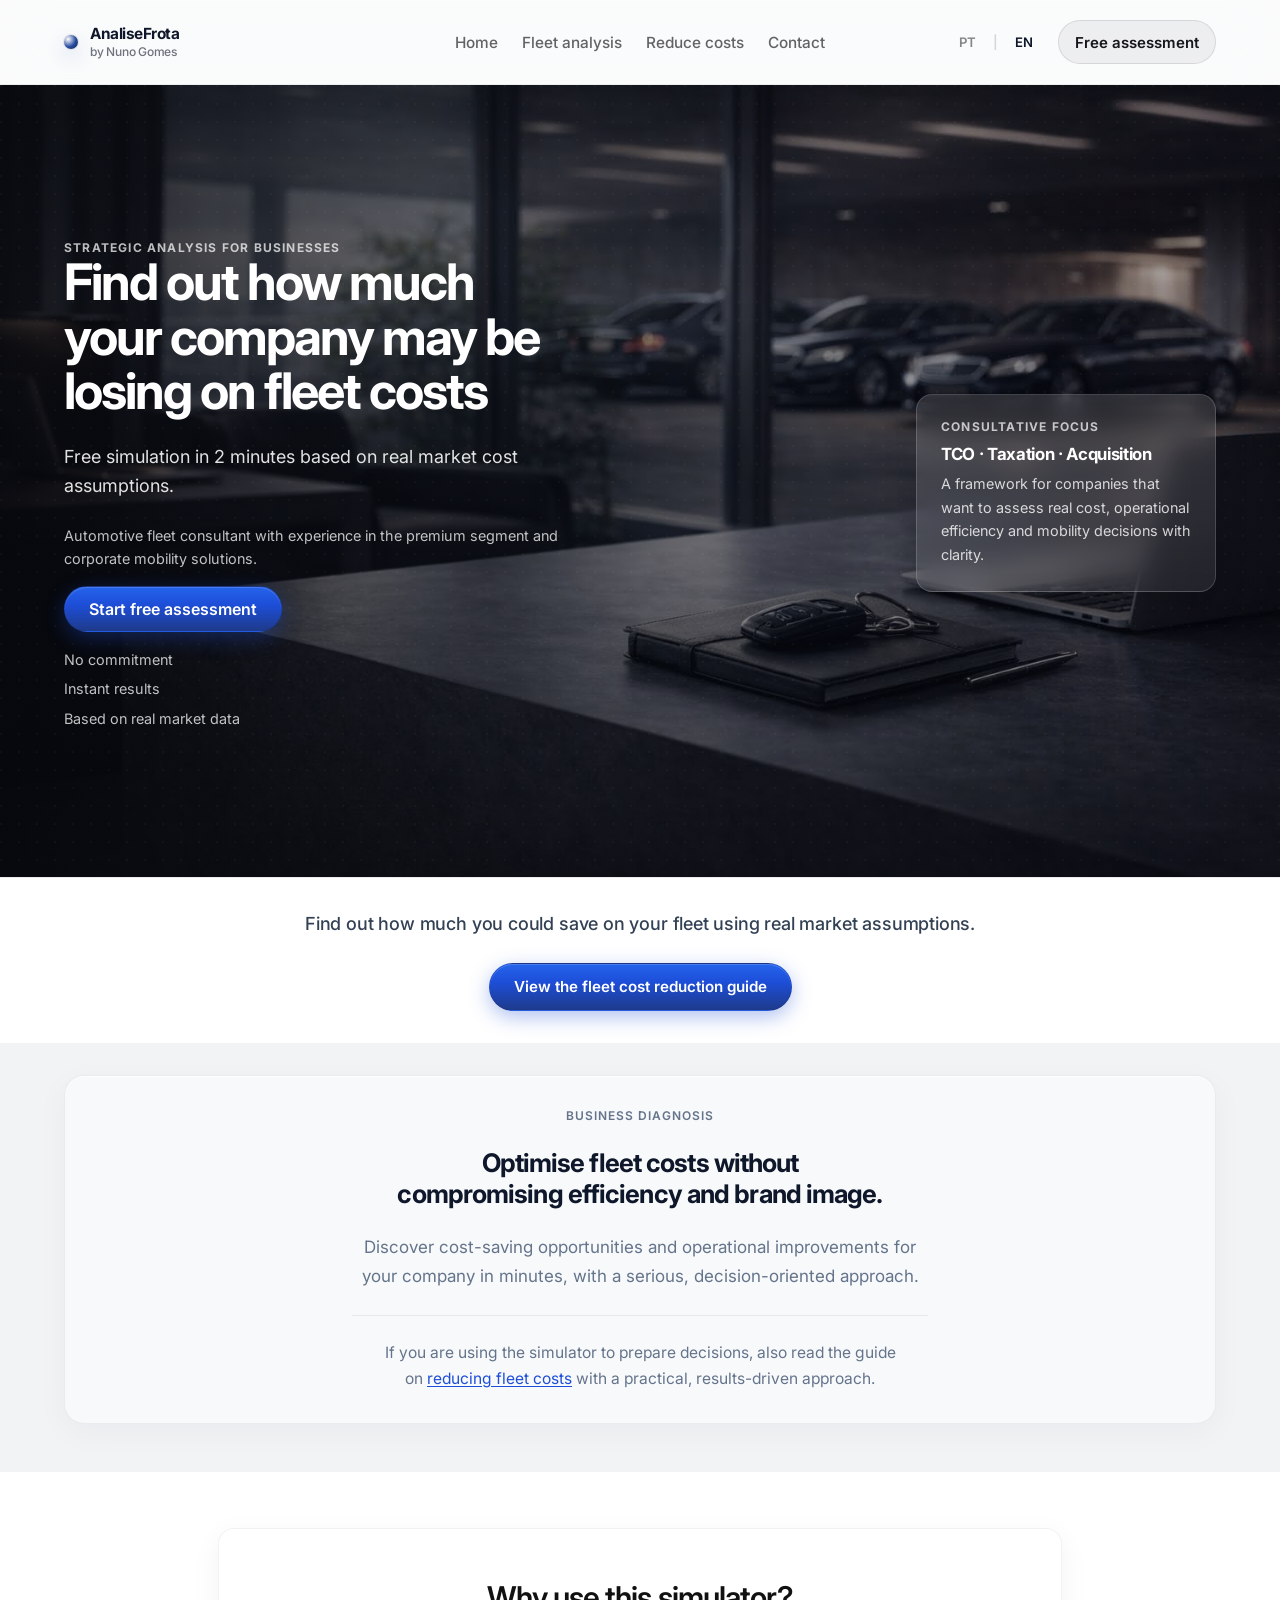
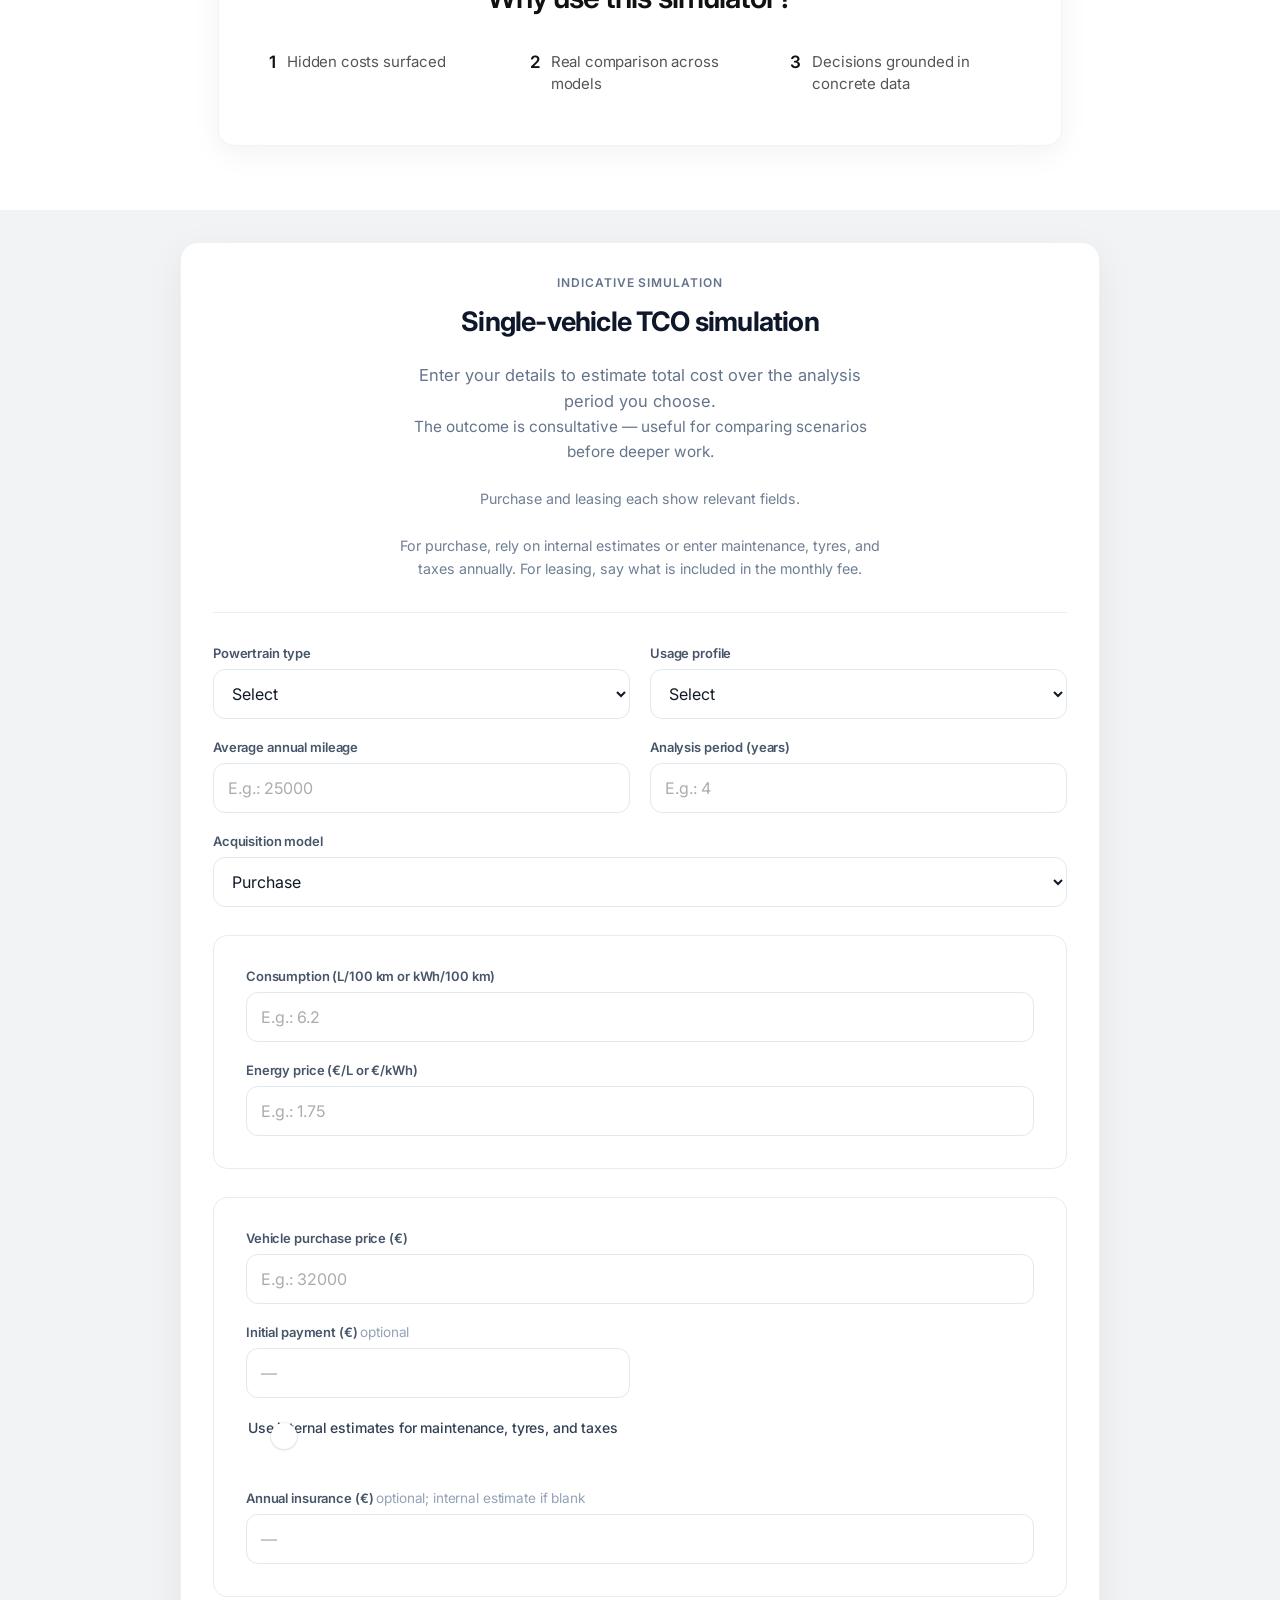
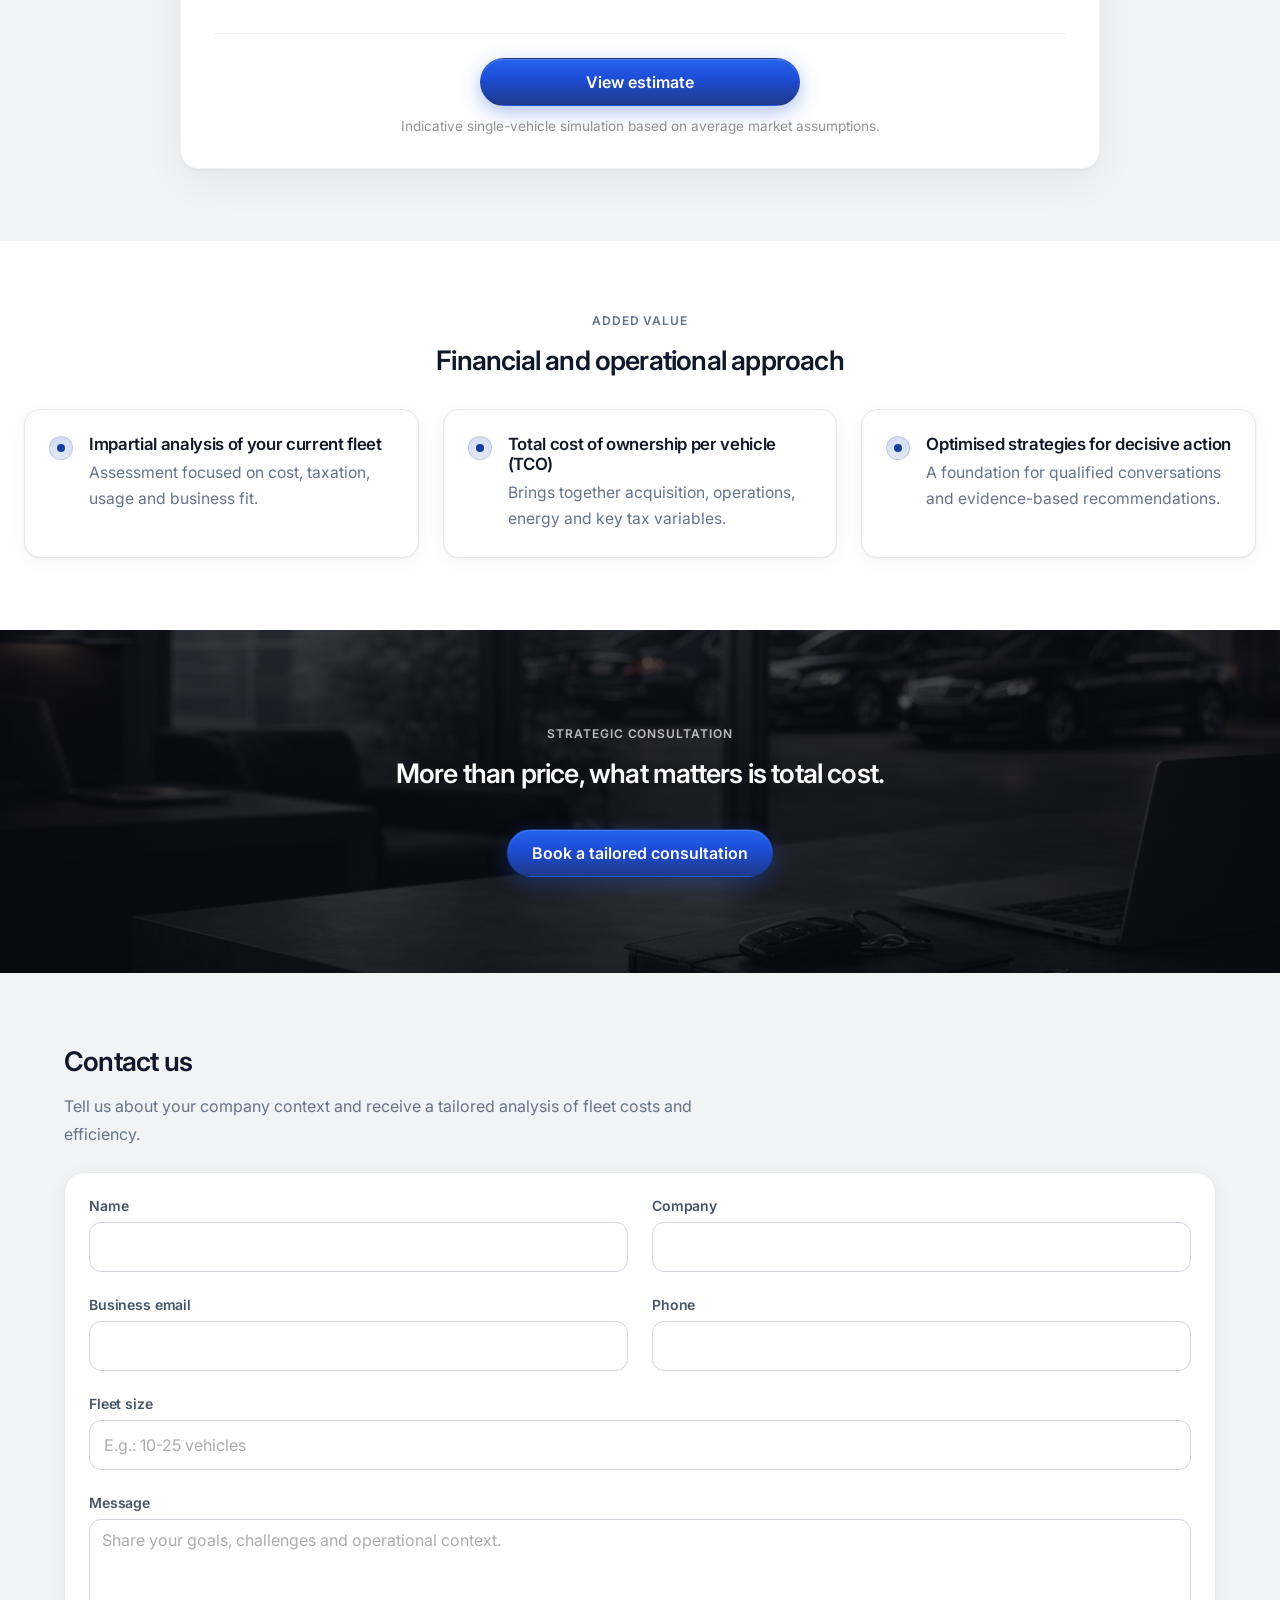
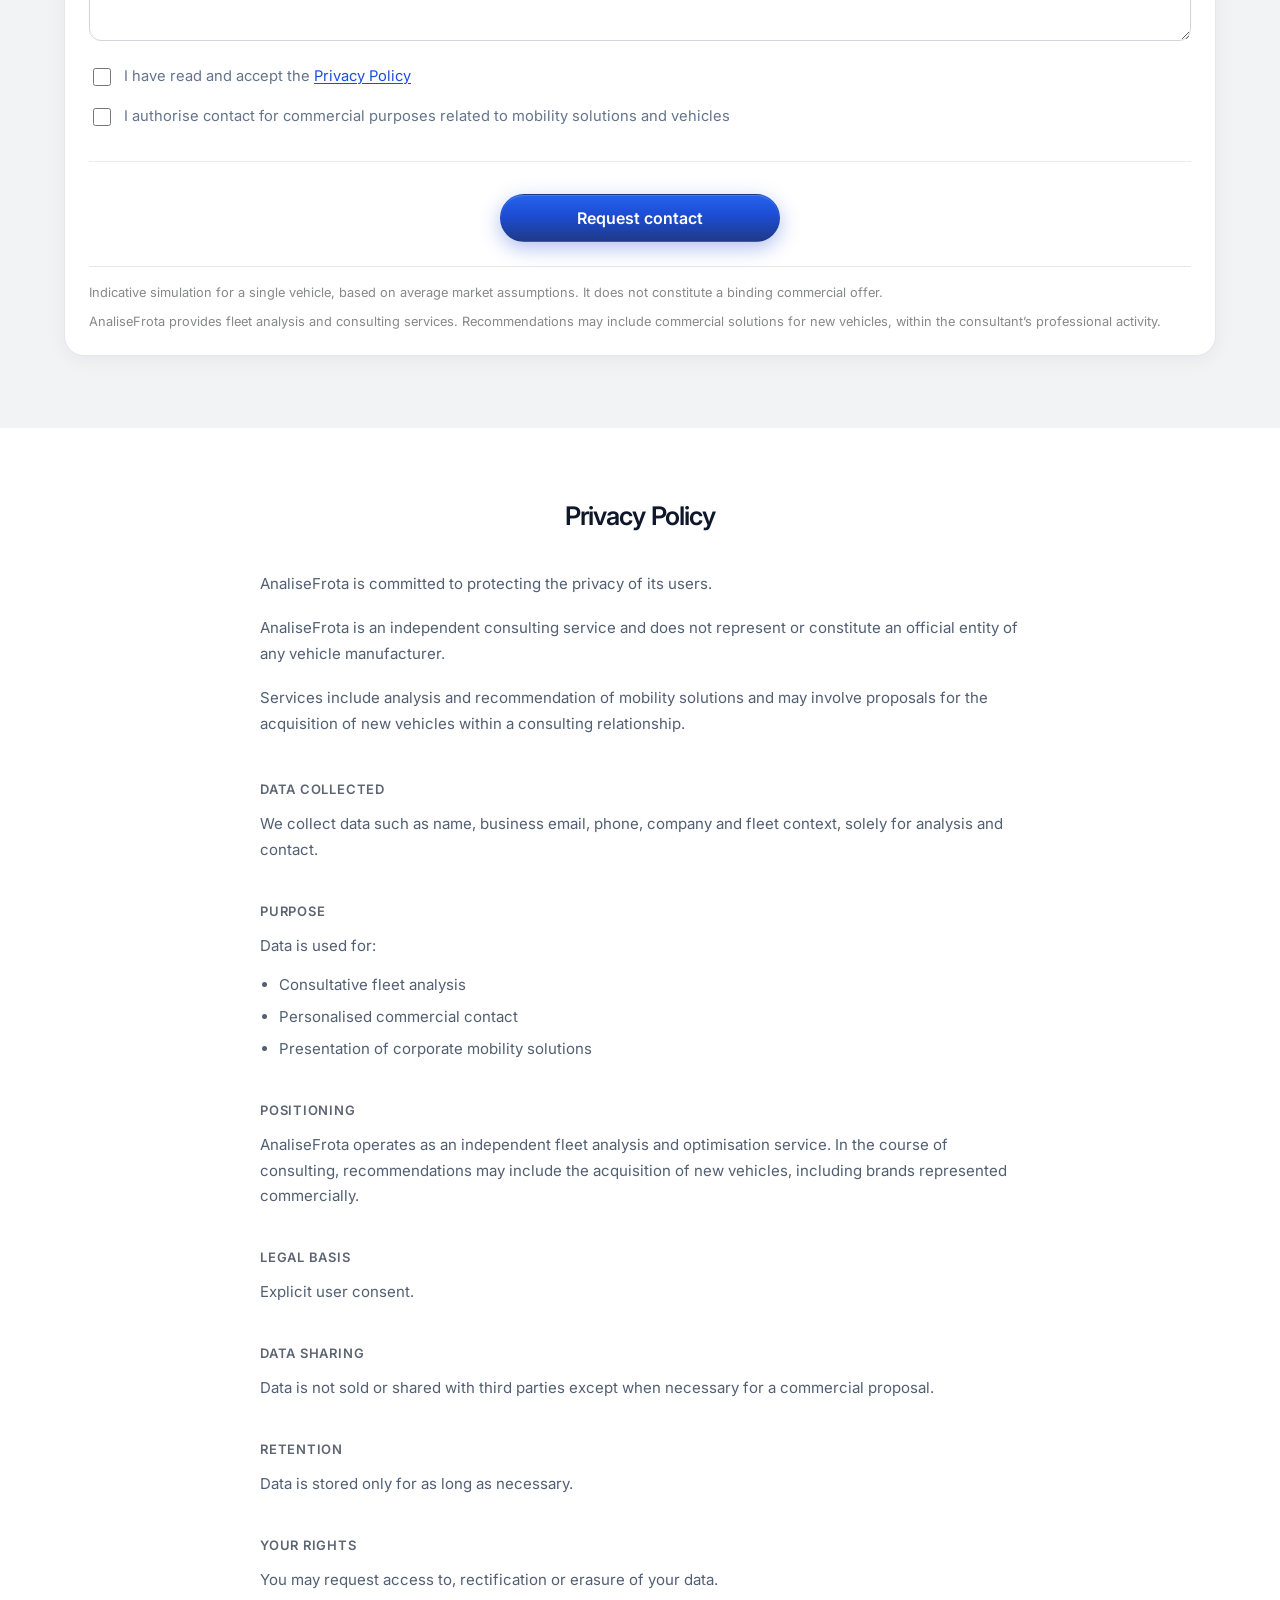
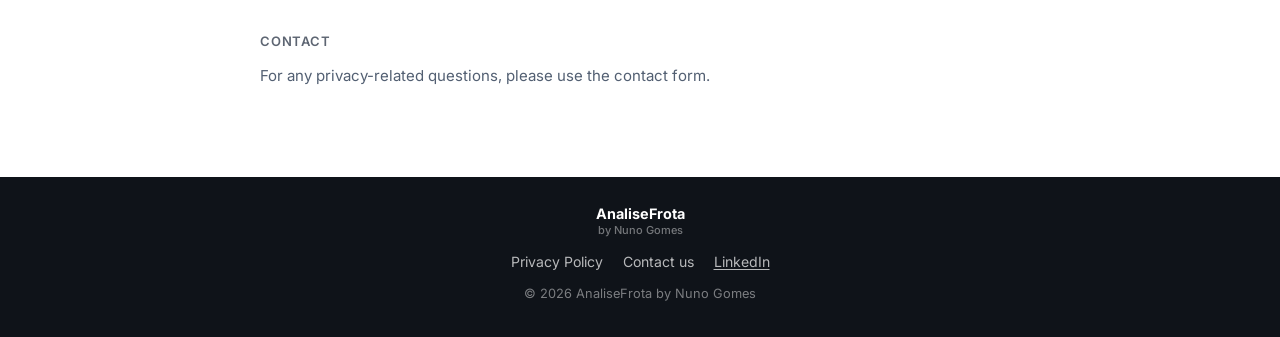
==== commit bbf08d26: "Improve mobile app" ====
--- a/en/index.html
+++ b/en/index.html
@@ -194,13 +194,20 @@
                   <div class="simulator-heading simulator-heading--intro">
                     <div class="section-kicker">Indicative simulation</div>
                     <h2 class="simulator-intro-heading">Single-vehicle TCO simulation</h2>
-                    <p class="simulator-intro-lead">
-                      Enter your details for a consultative view of total cost for one vehicle over the selected period.
-                    </p>
+                    <div class="simulator-intro-lead-stack">
+                      <p class="simulator-intro-lead">
+                        Enter your details to estimate total cost over the analysis period you choose.
+                      </p>
+                      <p class="simulator-intro-lead simulator-intro-lead--secondary">
+                        The outcome is consultative — useful for comparing scenarios before deeper work.
+                      </p>
+                    </div>
                   </div>
                   <div class="simulator-intro-notes">
-                    <p class="simulator-form-hint simulator-form-hint--intro" data-lang="pt">Em Compra e Renting os campos adaptam‑se ao modelo escolhido. Na compra pode usar estimativas internas ou valores manuais para manutenção, pneus e impostos; no renting indique o que já está incluído na renda.</p>
-                    <p class="simulator-form-hint simulator-form-hint--intro" data-lang="en">Purchase and leasing show different fields. For purchase you can rely on internal estimates or enter annual maintenance, tyres, and taxes; for leasing, tick what is included in the monthly payment.</p>
+                    <p class="simulator-form-hint simulator-form-hint--intro" data-lang="pt">Em Compra e Renting os campos adaptam‑se ao modelo escolhido.</p>
+                    <p class="simulator-form-hint simulator-form-hint--intro" data-lang="pt">Na compra pode usar estimativas internas ou valores manuais para manutenção, pneus e impostos. No renting, indique o que já está incluído na renda.</p>
+                    <p class="simulator-form-hint simulator-form-hint--intro" data-lang="en">Purchase and leasing each show relevant fields.</p>
+                    <p class="simulator-form-hint simulator-form-hint--intro" data-lang="en">For purchase, rely on internal estimates or enter maintenance, tyres, and taxes annually. For leasing, say what is included in the monthly fee.</p>
                   </div>
                 </div>
               </div>
@@ -296,9 +303,20 @@
                         <input id="purchaseInitialPayment" name="purchaseInitialPayment" type="number" min="0" value="" placeholder="—" data-placeholder-pt="—" data-placeholder-en="—" />
                       </div>
 
-                      <div class="field field-span-2 simulator-checkbox-field">
-                        <input type="checkbox" id="useInternalOpexEstimate" name="useInternalOpexEstimate" checked />
-                        <label for="useInternalOpexEstimate">Use internal estimates for maintenance, tyres, and taxes</label>
+                      <div class="field field-span-2 simulator-toggle-field">
+                        <label class="simulator-toggle">
+                          <input
+                            type="checkbox"
+                            class="simulator-toggle-input"
+                            id="useInternalOpexEstimate"
+                            name="useInternalOpexEstimate"
+                            checked
+                          />
+                          <span class="simulator-toggle-track" aria-hidden="true">
+                            <span class="simulator-toggle-thumb"></span>
+                          </span>
+                          <span class="simulator-toggle-label">Use internal estimates for maintenance, tyres, and taxes</span>
+                        </label>
                       </div>
 
                       <details class="simulator-advanced purchase-manual-opex field-span-2 is-hidden">
--- a/styles.css
+++ b/styles.css
@@ -18,6 +18,10 @@
   --section-pad: 72px;
   --section-pad-sm: 48px;
   --section-y-mobile: clamp(40px, 10vw, 56px);
+  --sim-mobile-pad-y: 56px;
+  --sim-field-gap: 16px;
+  --sim-block-gap: 28px;
+  --sim-card-inner-pad: 22px;
   --page-pad-x: clamp(16px, 4.5vw, 24px);
   --touch-target-min: 44px;
   --header-h: 84px;
@@ -83,7 +87,7 @@
 
 .container-narrow {
   width: 100%;
-  max-width: 760px;
+  max-width: 50rem;
   margin: 0 auto;
   padding: 0 24px;
 }
@@ -568,6 +572,195 @@
   color: rgba(255, 255, 255, 0.8);
 }
 
+/* === Guide pages: editorial layout (reduce fleet costs / PT mirror) === */
+.page-shell {
+  width: 100%;
+}
+
+.container--guide {
+  max-width: 1120px;
+}
+
+.guide-band--intro.section {
+  padding-top: clamp(var(--s-5), 8vw, var(--section-pad));
+  padding-bottom: clamp(var(--s-5), 8vw, var(--section-pad));
+}
+
+.content-stack {
+  display: flex;
+  flex-direction: column;
+  gap: var(--s-4);
+}
+
+.content-stack > .section-title + .article-subtitle {
+  margin-top: calc(var(--s-2) * -1);
+}
+
+.content-stack > .article-prose + .article-subtitle {
+  margin-top: var(--s-2);
+}
+
+.section-title {
+  margin: 0;
+  font-size: clamp(1.45rem, 2.35vw, 1.95rem);
+  font-weight: 700;
+  letter-spacing: -0.038em;
+  line-height: 1.18;
+  color: var(--heading);
+  text-wrap: balance;
+}
+
+.section-title--card {
+  font-size: clamp(1.3rem, 2vw, 1.62rem);
+  letter-spacing: -0.035em;
+}
+
+.section-lead {
+  margin: 0;
+  font-size: 1.0625rem;
+  line-height: 1.65;
+  font-weight: 500;
+  color: #475569;
+  letter-spacing: -0.015em;
+  max-width: 38rem;
+}
+
+.article-subtitle {
+  margin: 0;
+  font-size: 1.0625rem;
+  font-weight: 600;
+  letter-spacing: -0.025em;
+  line-height: 1.38;
+  color: #1e293b;
+}
+
+.article-prose {
+  margin: 0;
+}
+
+.article-prose p {
+  margin: 0;
+  font-size: var(--body);
+  line-height: var(--body-lh);
+  color: var(--muted);
+  max-width: 51rem;
+}
+
+.article-prose p + p {
+  margin-top: var(--s-3);
+}
+
+.article-prose a {
+  color: var(--accent);
+  text-decoration: underline;
+  text-underline-offset: 2px;
+}
+
+.article-prose a:hover {
+  color: var(--accent-hover);
+}
+
+.guide-intro-text {
+  margin: 0;
+  font-size: 1.0625rem;
+  line-height: 1.72;
+  color: #475569;
+  letter-spacing: -0.012em;
+}
+
+.guide-intro-text strong {
+  color: var(--heading);
+  font-weight: 600;
+}
+
+.guide-intro-text a {
+  color: var(--accent);
+  text-decoration: underline;
+  text-underline-offset: 2px;
+}
+
+.guide-intro-text a:hover {
+  color: var(--accent-hover);
+}
+
+.guide-page-hero .guide-hero-support {
+  margin: 0 0 var(--s-3);
+  max-width: 31rem;
+  font-size: 0.9375rem;
+  line-height: 1.62;
+  color: rgba(255, 255, 255, 0.78);
+}
+
+.article-list {
+  margin: 0;
+  padding: 0;
+  list-style: none;
+}
+
+.article-list li {
+  position: relative;
+  padding-left: 1.35rem;
+  font-size: 0.98rem;
+  line-height: 1.55;
+  color: #475569;
+}
+
+.article-list li + li {
+  margin-top: 10px;
+}
+
+.article-list li::before {
+  content: "";
+  position: absolute;
+  left: 0;
+  top: 0.55em;
+  width: 6px;
+  height: 6px;
+  border-radius: 999px;
+  background: linear-gradient(180deg, var(--accent-mid), var(--accent-dark));
+  opacity: 0.85;
+}
+
+.article-cta-card {
+  display: flex;
+  flex-direction: column;
+  gap: var(--s-3);
+  padding: clamp(var(--s-4), 5vw, var(--s-5));
+  background: linear-gradient(180deg, #fafbfc 0%, #f4f6f9 100%);
+  border: 1px solid rgba(15, 23, 42, 0.08);
+  border-radius: 20px;
+  box-shadow:
+    0 1px 0 rgba(255, 255, 255, 0.95) inset,
+    0 12px 40px rgba(15, 23, 42, 0.06);
+}
+
+.article-cta-actions {
+  margin-top: var(--s-1);
+}
+
+.article-cta-actions .btn-large {
+  width: 100%;
+  justify-content: center;
+}
+
+@media (min-width: 640px) {
+  .article-cta-actions .btn-large {
+    width: auto;
+    min-width: min(100%, 288px);
+  }
+}
+
+.closing-cta-title {
+  margin: 0 0 var(--s-2);
+  font-size: clamp(1.35rem, 2.4vw, 1.95rem);
+  font-weight: 700;
+  letter-spacing: -0.035em;
+  line-height: 1.22;
+  color: #fff;
+  text-align: center;
+  text-wrap: balance;
+}
+
 /* === Intro & editorial blocks === */
 .intro-wrap,
 .closing-cta-wrap {
@@ -838,11 +1031,12 @@
 .simulator-heading--intro h2.simulator-intro-heading {
   margin: 0 0 var(--s-3);
   font-size: var(--h2);
-  font-weight: var(--h2-weight);
+  font-weight: 700;
   line-height: 1.18;
   letter-spacing: -0.03em;
   text-wrap: balance;
   max-width: 100%;
+  color: #0f172a;
 }
 
 .simulator-heading--intro .simulator-intro-lead {
@@ -861,11 +1055,28 @@
   font-size: clamp(0.98rem, 1.35vw, 1.03rem);
 }
 
+.simulator-intro-lead--secondary {
+  margin-top: 0.75rem;
+  font-size: clamp(0.92rem, 1.2vw, 0.98rem);
+  line-height: 1.55;
+  color: #64748b;
+}
+
+.simulator-intro-lead-stack {
+  display: flex;
+  flex-direction: column;
+  gap: 0;
+  align-items: center;
+  width: 100%;
+  max-width: min(31rem, 100%);
+  text-align: center;
+}
+
 .simulator-intro-notes {
   display: flex;
   flex-direction: column;
   align-items: center;
-  gap: var(--s-2);
+  gap: var(--s-3);
   margin: 0;
   width: 100%;
   max-width: 100%;
@@ -884,10 +1095,12 @@
 /* === Simulator === */
 .simulator-card {
   background: #fff;
-  border: 1px solid #e5e7eb;
-  border-radius: 20px;
+  border: 1px solid rgba(15, 23, 42, 0.06);
+  border-radius: 18px;
   overflow: hidden;
-  box-shadow: 0 4px 24px rgba(15, 23, 42, 0.07);
+  box-shadow:
+    0 1px 2px rgba(15, 23, 42, 0.04),
+    0 12px 40px rgba(15, 23, 42, 0.06);
 }
 
 .simulator-aside {
@@ -961,9 +1174,9 @@
 
 .simulator-form__panel {
   padding: clamp(var(--s-3), 3vw, var(--s-4));
-  background: #f8fafc;
-  border: 1px solid rgba(15, 23, 42, 0.06);
-  border-radius: var(--radius-ui);
+  background: #fff;
+  border: 1px solid #e8ecf1;
+  border-radius: max(var(--radius-ui), 14px);
 }
 
 .simulator-form__panel--mode {
@@ -1025,6 +1238,90 @@
   font-weight: 500;
   line-height: 1.4;
   color: #334155;
+}
+
+/* iOS-style toggle — internal opex estimate (same checkbox logic) */
+.simulator-toggle-field {
+  grid-column: 1 / -1;
+}
+
+.simulator-toggle {
+  position: relative;
+  display: flex;
+  align-items: center;
+  gap: 12px;
+  cursor: pointer;
+  min-height: var(--touch-target-min);
+  margin: 0;
+  padding: 0;
+}
+
+.simulator-toggle-input {
+  position: absolute;
+  left: 2px;
+  top: 50%;
+  transform: translateY(-50%);
+  opacity: 0;
+  width: 52px;
+  height: 32px;
+  margin: 0;
+  cursor: pointer;
+  z-index: 2;
+}
+
+.simulator-toggle-track {
+  position: relative;
+  flex-shrink: 0;
+  width: 52px;
+  height: 32px;
+  border-radius: 999px;
+  background: #e5e7eb;
+  transition: background 0.22s ease;
+  margin-inline-start: 2px;
+}
+
+.simulator-toggle-thumb {
+  position: absolute;
+  top: 3px;
+  left: 3px;
+  width: 26px;
+  height: 26px;
+  border-radius: 50%;
+  background: #fff;
+  box-shadow:
+    0 1px 3px rgba(15, 23, 42, 0.12),
+    0 0 0 1px rgba(15, 23, 42, 0.04);
+  transition:
+    transform 0.22s cubic-bezier(0.4, 0, 0.2, 1),
+    box-shadow 0.22s ease;
+}
+
+.simulator-toggle-label {
+  flex: 1;
+  min-width: 0;
+  margin: 0;
+  padding: 2px 0;
+  font-weight: 500;
+  font-size: 0.875rem;
+  line-height: 1.38;
+  color: #334155;
+}
+
+.simulator-toggle-input:checked + .simulator-toggle-track {
+  background: linear-gradient(180deg, #3b82f6 0%, #2563eb 100%);
+}
+
+.simulator-toggle-input:checked + .simulator-toggle-track .simulator-toggle-thumb {
+  transform: translateX(20px);
+}
+
+.simulator-toggle-input:focus-visible + .simulator-toggle-track {
+  outline: none;
+  box-shadow: 0 0 0 3px rgba(37, 99, 235, 0.28);
+}
+
+.simulator-toggle-input:focus-visible:not(:checked) + .simulator-toggle-track {
+  box-shadow: 0 0 0 3px rgba(148, 163, 184, 0.35);
 }
 
 .simulator-advanced {
@@ -1731,14 +2028,16 @@
 
 @media (max-width: 900px) {
   :root {
-    --header-h: 72px;
+    --header-h: 80px;
   }
 
   .header-inner {
     grid-template-columns: minmax(0, 1fr) auto;
-    gap: 12px;
+    gap: 10px 12px;
     align-items: center;
     min-height: var(--header-h);
+    padding-top: 4px;
+    padding-bottom: 4px;
   }
 
   .brand {
@@ -1765,13 +2064,24 @@
   }
 
   .btn-nav {
-    padding: 10px 12px;
-    font-size: clamp(0.75rem, 3.1vw, 0.88rem);
-    line-height: 1.25;
+    padding: 8px 13px;
+    font-size: clamp(0.78rem, 2.9vw, 0.875rem);
+    font-weight: 500;
+    line-height: 1.28;
     text-align: center;
     white-space: normal;
-    max-width: 10.5rem;
+    max-width: 11rem;
     min-height: var(--touch-target-min);
+    background: rgba(255, 255, 255, 0.65);
+    border: 1px solid rgba(15, 23, 42, 0.08);
+    color: #1e293b;
+    box-shadow: 0 1px 0 rgba(255, 255, 255, 0.9) inset;
+  }
+
+  .btn-nav:hover {
+    background: rgba(255, 255, 255, 0.92);
+    border-color: rgba(15, 23, 42, 0.11);
+    transform: none;
   }
 
   .hero-grid {
@@ -1844,6 +2154,10 @@
 }
 
 @media (max-width: 600px) {
+  :root {
+    --section-y-mobile: var(--sim-mobile-pad-y);
+  }
+
   .section {
     padding: var(--section-y-mobile) 0;
   }
@@ -1853,8 +2167,23 @@
   }
 
   .section--simulator {
-    padding-top: var(--s-3);
-    padding-bottom: var(--s-6);
+    padding-top: var(--sim-mobile-pad-y);
+    padding-bottom: var(--sim-mobile-pad-y);
+  }
+
+  .section--why-sim {
+    padding-top: var(--sim-mobile-pad-y);
+    padding-bottom: var(--sim-mobile-pad-y);
+  }
+
+  .section-kicker {
+    font-size: 0.6875rem;
+    letter-spacing: 0.09em;
+    color: #64748b;
+  }
+
+  .simulator-heading--intro .section-kicker {
+    color: #64748b;
   }
 
   .editorial-surface {
@@ -1890,25 +2219,169 @@
     word-break: break-word;
   }
 
+  .why-card-title {
+    color: #0f172a;
+    font-weight: 700;
+  }
+
+  .why-text {
+    color: #64748b;
+  }
+
+  .simulator-card {
+    border-radius: max(18px, var(--radius-lg));
+    border-color: rgba(15, 23, 42, 0.07);
+    box-shadow:
+      0 1px 2px rgba(15, 23, 42, 0.035),
+      0 16px 48px rgba(15, 23, 42, 0.065);
+  }
+
   .simulator-main {
-    padding: clamp(18px, 5vw, var(--s-4));
+    padding: var(--sim-card-inner-pad);
+  }
+
+  .simulator-intro-stack {
+    gap: var(--s-3);
+    max-width: min(34rem, 100%);
+  }
+
+  .simulator-intro-notes {
+    gap: var(--s-3);
+    text-align: center;
+    max-width: min(100%, 34rem);
+  }
+
+  .simulator-form-hint--intro {
+    font-size: 0.875rem;
+    line-height: 1.55;
+    color: #64748b;
+    letter-spacing: -0.01em;
   }
 
   .simulator-form--saas {
-    gap: clamp(24px, 6vw, 28px);
+    gap: var(--sim-block-gap);
   }
 
   .simulator-form__panel {
-    padding: clamp(var(--s-3), 4vw, var(--s-4));
+    padding: var(--sim-card-inner-pad);
+    border-radius: 16px;
+    border-color: #e5e7eb;
+    background: #fff;
+    box-shadow: 0 1px 0 rgba(255, 255, 255, 1) inset;
+  }
+
+  .form-grid--sim,
+  .form-grid--sim-top {
+    gap: var(--sim-field-gap);
+  }
+
+  .simulator-card .field label,
+  #tcoForm .field label {
+    font-size: 0.75rem;
+    font-weight: 600;
+    letter-spacing: 0.02em;
+    text-transform: uppercase;
+    color: #64748b;
+    margin-bottom: 8px;
+  }
+
+  .simulator-card .field input,
+  .simulator-card .field select,
+  #tcoForm .field input,
+  #tcoForm .field select {
+    min-height: 50px;
+    padding: 0 16px;
+    border-radius: 12px;
+    border: 1px solid #e5e7eb;
+    background: #fff;
+    font-size: 1rem;
+    color: #0f172a;
+    box-shadow: none;
+    transition:
+      border-color 0.18s ease,
+      box-shadow 0.2s ease;
+  }
+
+  .simulator-card .field input::placeholder,
+  .simulator-card .field select::placeholder,
+  #tcoForm .field input::placeholder {
+    color: rgba(15, 23, 42, 0.36);
+  }
+
+  .simulator-card .field input:focus,
+  .simulator-card .field select:focus,
+  #tcoForm .field input:focus,
+  #tcoForm .field select:focus {
+    border-color: rgba(37, 99, 235, 0.45);
+    box-shadow: 0 0 0 4px rgba(37, 99, 235, 0.1);
+    outline: none;
   }
 
   .field label {
-    font-size: 0.875rem;
-    margin-bottom: 10px;
+    font-size: 0.75rem;
+    margin-bottom: 8px;
   }
 
   .simulator-fieldset-legend {
+    font-size: 0.75rem;
+    text-transform: uppercase;
+    letter-spacing: 0.04em;
+    font-weight: 600;
+    color: #64748b;
     margin-bottom: 12px;
+  }
+
+  .simulator-intro-block {
+    margin-bottom: var(--sim-block-gap);
+    padding-bottom: var(--sim-block-gap);
+    border-bottom-color: rgba(15, 23, 42, 0.06);
+  }
+
+  .simulator-fieldset {
+    padding: var(--s-3);
+    margin-top: var(--s-2);
+    background: #fafbfc;
+    border-radius: 14px;
+    border: 1px solid #eceff3;
+  }
+
+  .simulator-footer {
+    margin-top: var(--sim-block-gap);
+    gap: 14px;
+  }
+
+  #tcoForm .simulator-footer {
+    padding-top: var(--sim-block-gap);
+    margin-top: 4px;
+    border-top-color: rgba(15, 23, 42, 0.06);
+  }
+
+  #tcoForm .simulator-footer .btn-sim-submit {
+    width: 100%;
+    max-width: none;
+    min-height: 52px;
+    padding: 0 24px;
+    margin-top: 4px;
+    border-radius: 999px;
+    font-size: 1rem;
+    font-weight: 600;
+    letter-spacing: -0.01em;
+    background: linear-gradient(180deg, #3b82f6 0%, #2563eb 42%, #1d4ed8 100%);
+    border: 1px solid rgba(15, 23, 42, 0.06);
+    box-shadow:
+      0 1px 0 rgba(255, 255, 255, 0.22) inset,
+      0 8px 24px rgba(37, 99, 235, 0.28);
+  }
+
+  #tcoForm .simulator-footer .btn-sim-submit:hover {
+    transform: none;
+    box-shadow:
+      0 1px 0 rgba(255, 255, 255, 0.2) inset,
+      0 10px 28px rgba(37, 99, 235, 0.32);
+  }
+
+  #tcoForm .simulator-footer .btn-sim-submit:active {
+    transform: scale(0.98);
   }
 
   #tcoForm .simulator-footer .btn-large {
@@ -1917,12 +2390,80 @@
     padding-right: var(--s-3);
   }
 
+  .results-panel {
+    margin-top: var(--sim-block-gap);
+    padding-top: var(--sim-block-gap);
+    border-top-color: rgba(15, 23, 42, 0.06);
+  }
+
+  .results-grid {
+    gap: var(--sim-field-gap);
+  }
+
+  .result-box {
+    padding: var(--sim-card-inner-pad);
+    border-radius: 16px;
+    background: #fff;
+    border: 1px solid #eceff3;
+    box-shadow: 0 1px 3px rgba(15, 23, 42, 0.04);
+  }
+
+  .result-box span {
+    font-size: 0.72rem;
+    font-weight: 600;
+    letter-spacing: 0.06em;
+    text-transform: uppercase;
+    color: #64748b;
+    margin-bottom: 6px;
+  }
+
+  .result-box strong {
+    font-size: clamp(1.1rem, 4vw, 1.35rem);
+    font-weight: 700;
+    color: #0f172a;
+  }
+
+  .editorial-bridge-inner .section-kicker {
+    font-size: 0.6875rem;
+  }
+
+  .editorial-title {
+    color: #0f172a;
+  }
+
+  .prose-editorial-lead p {
+    max-width: 34rem;
+    margin-inline: auto;
+  }
+
+  .editorial-support-line {
+    max-width: 34rem;
+    margin-inline: auto;
+  }
+
+  .why-card {
+    padding: clamp(26px, 7vw, 38px) var(--page-pad-x);
+    border-radius: 18px;
+    border-color: rgba(15, 23, 42, 0.06);
+    box-shadow:
+      0 1px 2px rgba(15, 23, 42, 0.04),
+      0 12px 36px rgba(15, 23, 42, 0.06);
+  }
+
   .why-sim-frame {
     padding: 0 var(--page-pad-x);
   }
 
-  .why-card {
-    padding: clamp(28px, 8vw, 40px) var(--page-pad-x);
+  .benefit-item {
+    padding: var(--sim-card-inner-pad);
+    border-radius: 16px;
+    border-color: #eceff3;
+    box-shadow: 0 1px 3px rgba(15, 23, 42, 0.04);
+  }
+
+  .benefit-item h3 {
+    font-weight: 700;
+    color: #0f172a;
   }
 
   .btn-lead-cta {
@@ -1932,11 +2473,6 @@
     min-height: var(--touch-target-min);
   }
 
-  .form-grid--sim,
-  .form-grid--sim-top {
-    gap: 22px;
-  }
-
   .simulator-checkbox-field input[type="checkbox"] {
     width: 1.25rem;
     height: 1.25rem;
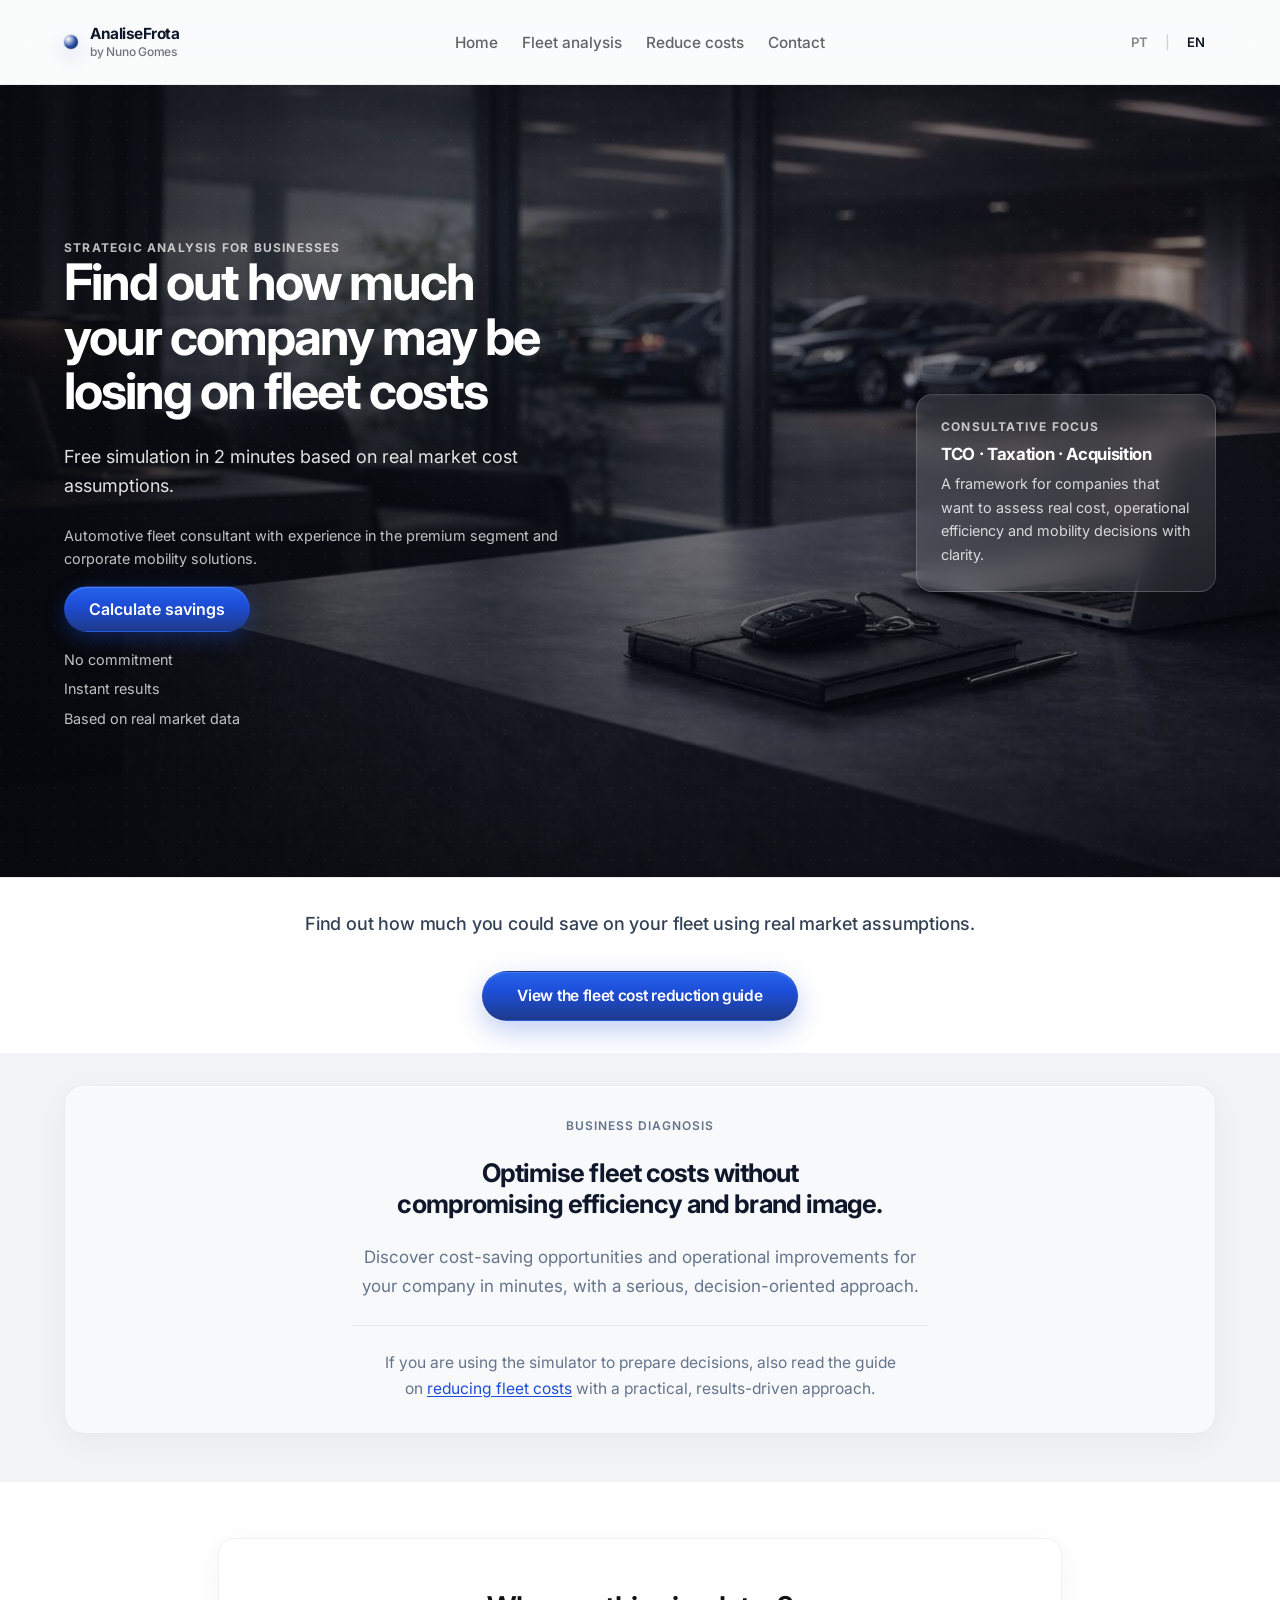
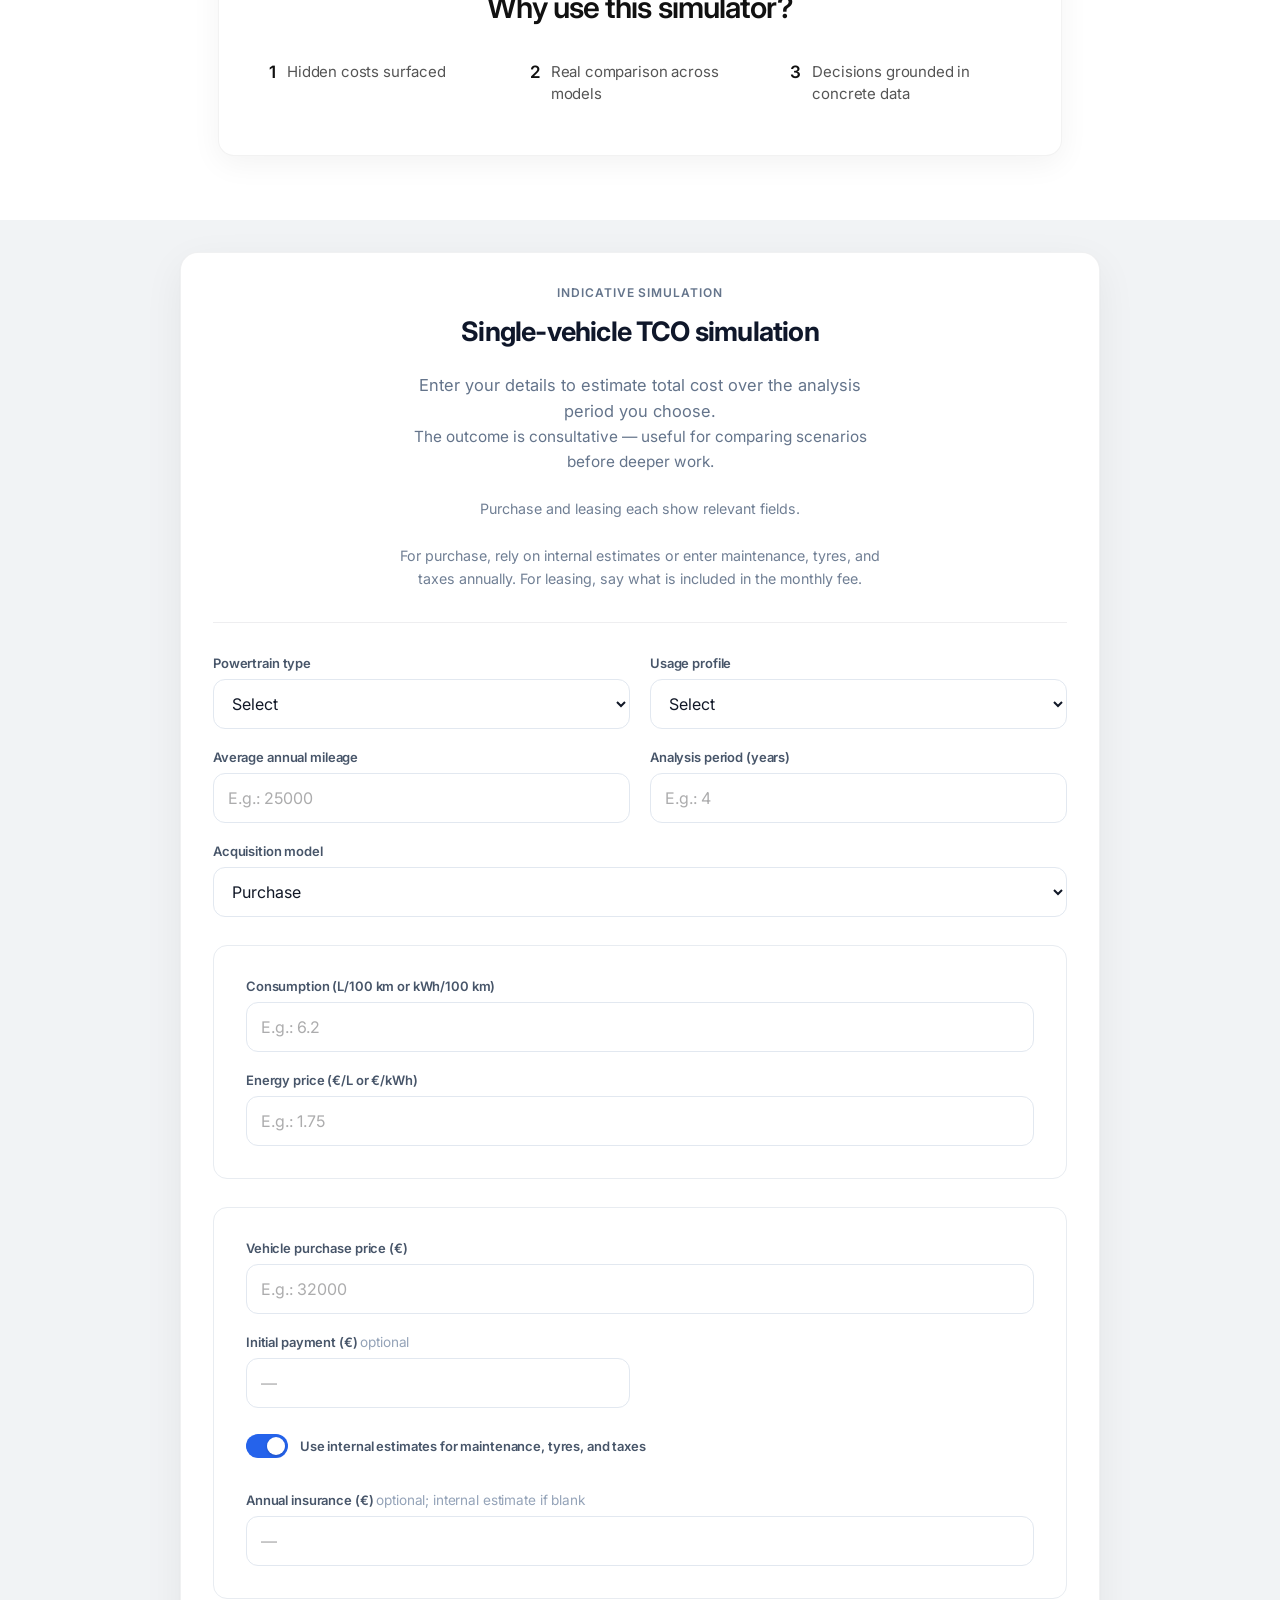
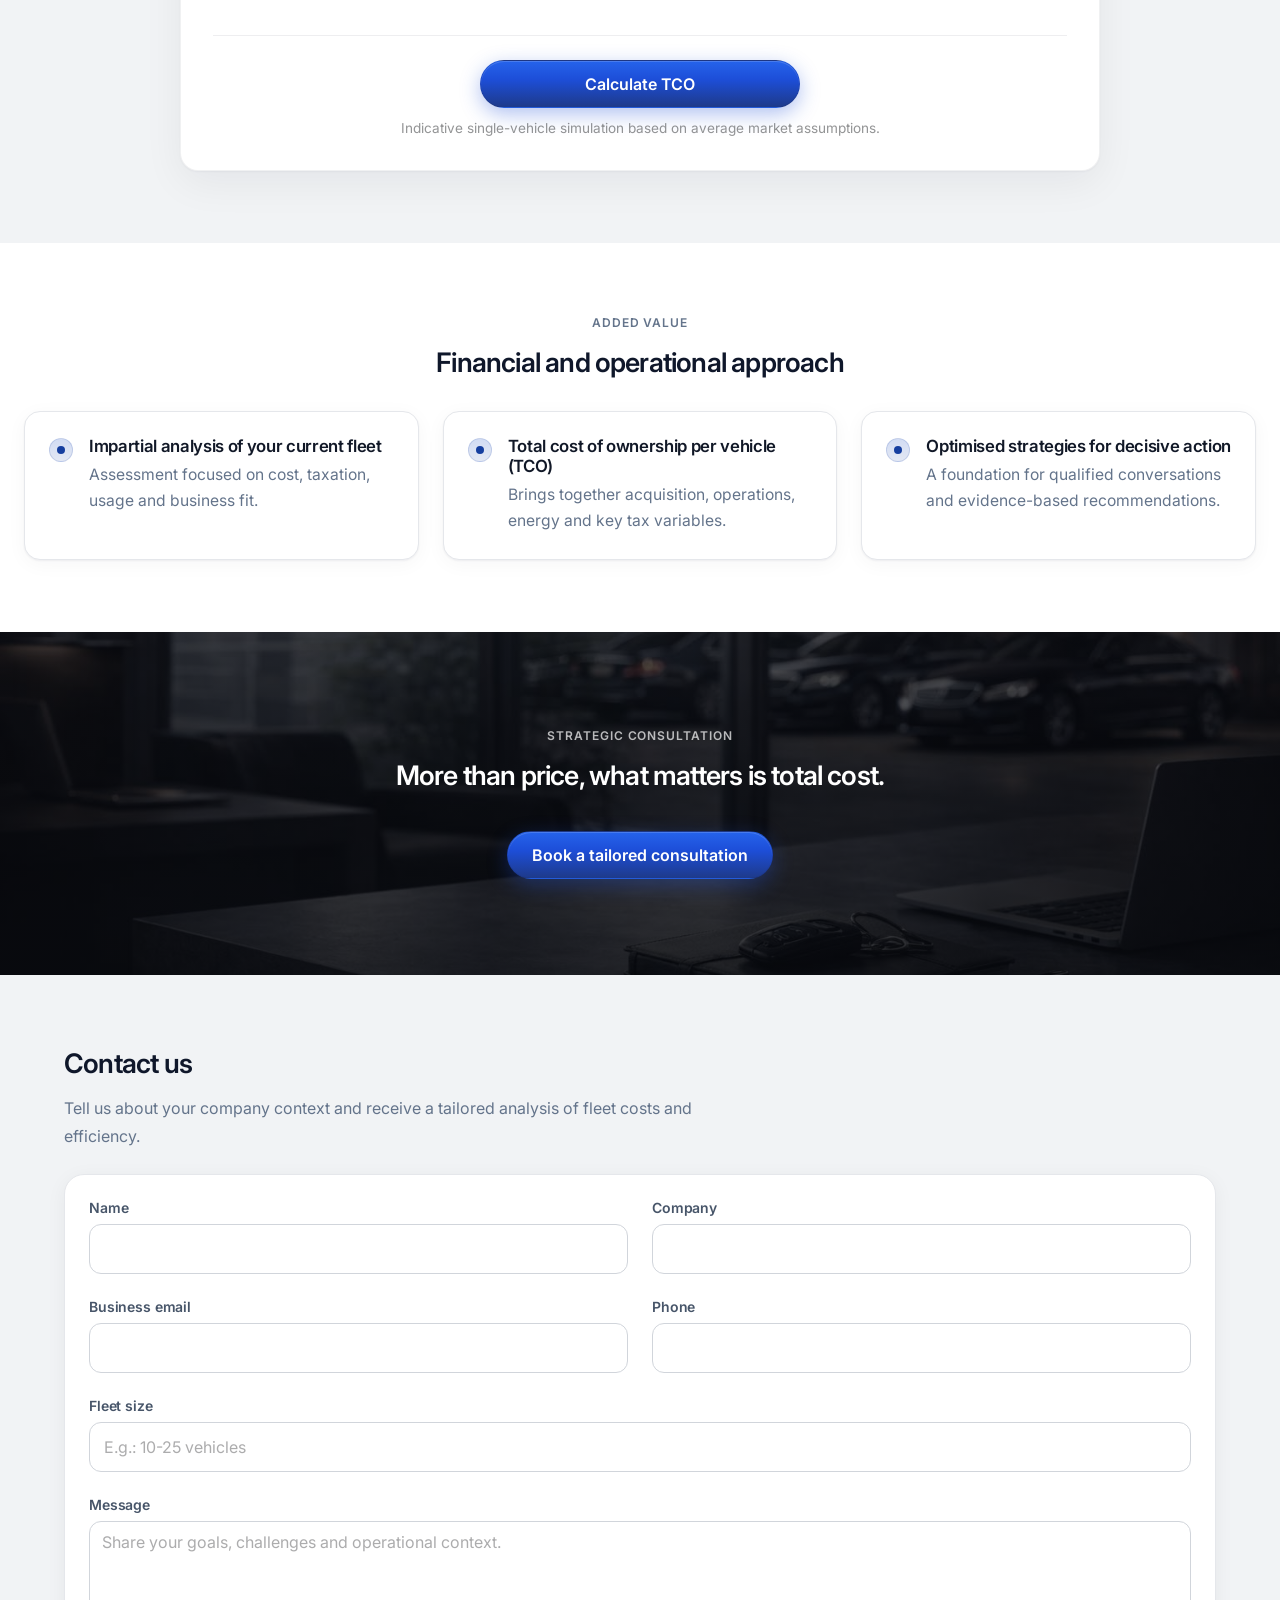
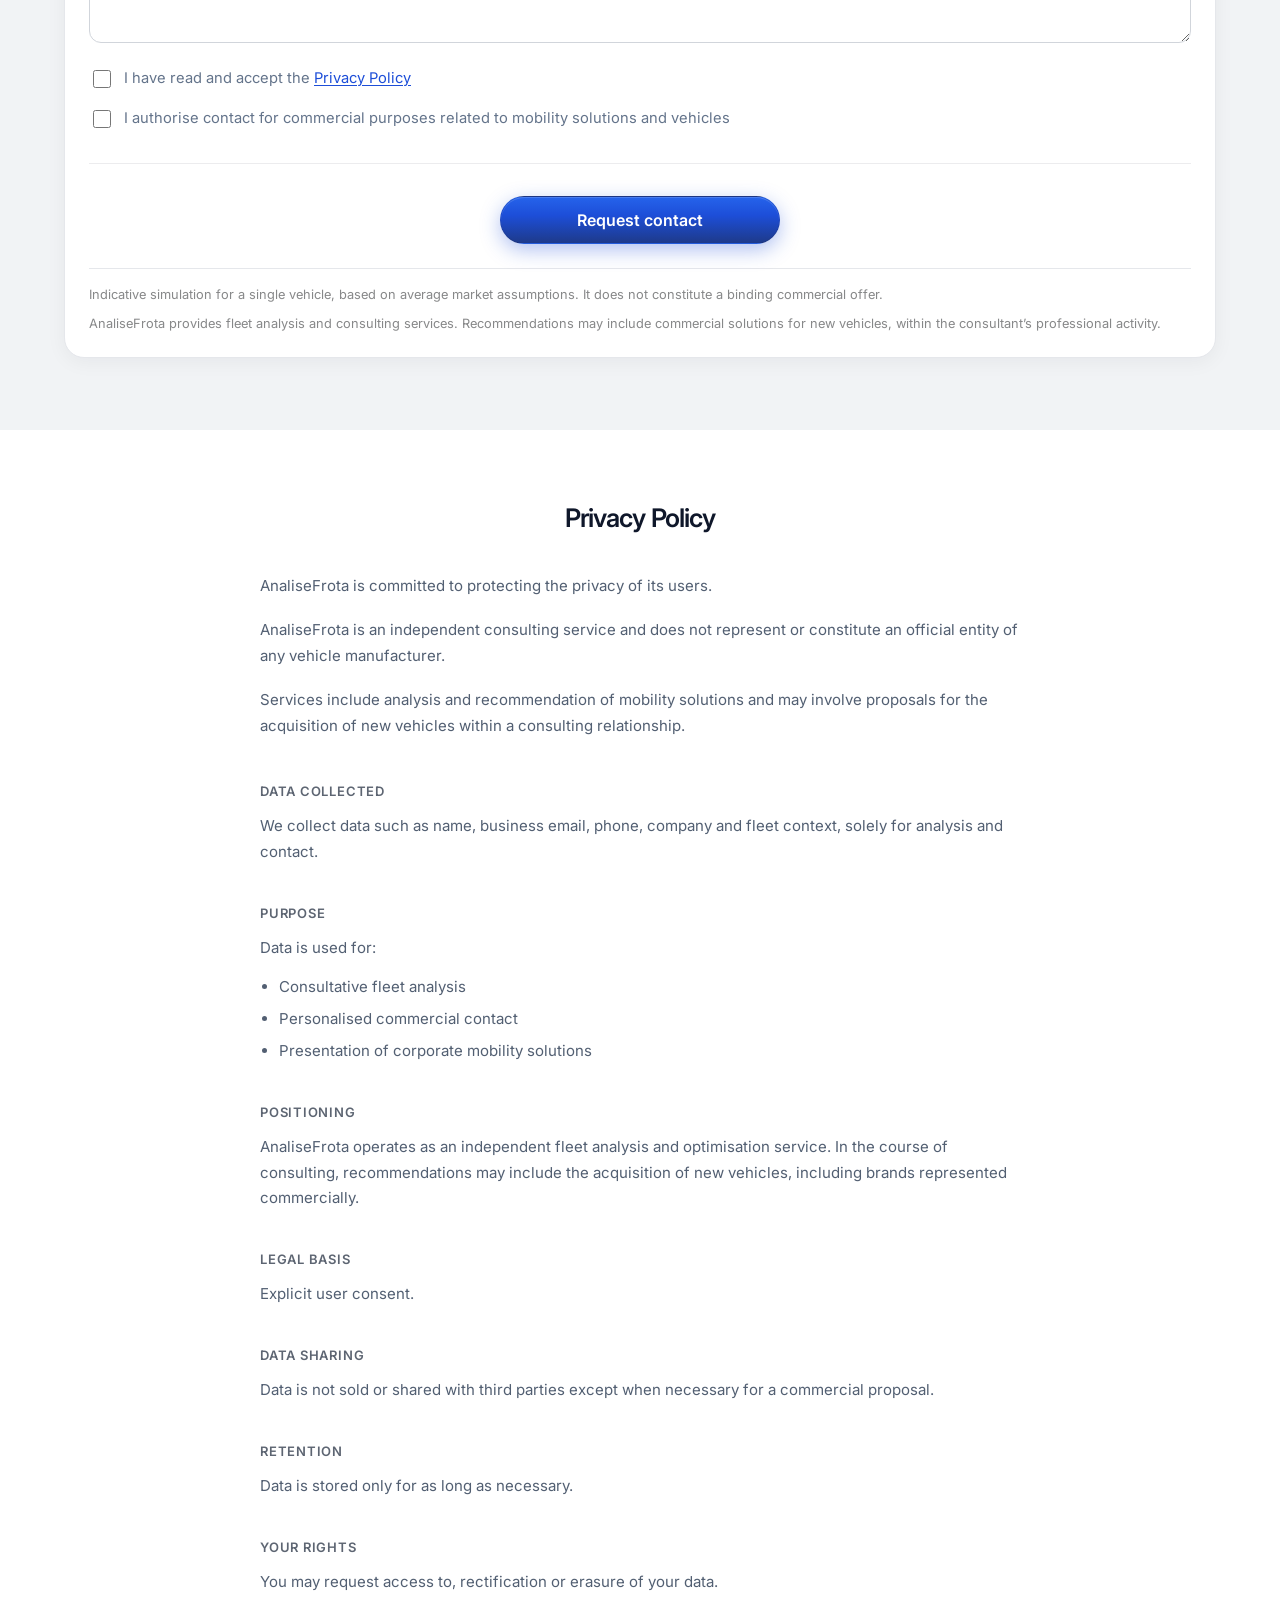
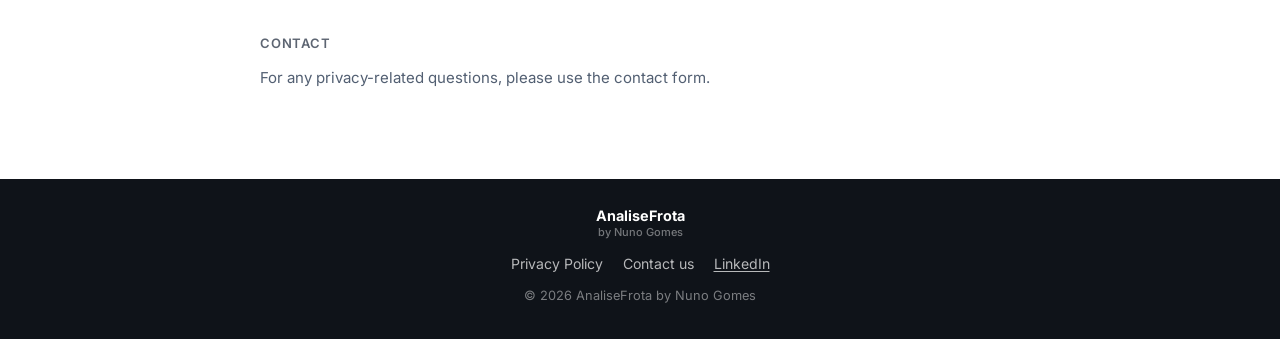
==== commit 740c7a19: "fix app" ====
--- a/en/index.html
+++ b/en/index.html
@@ -83,7 +83,6 @@
             <span class="lang-sep" aria-hidden="true">|</span>
             <a href="/en/" class="lang-btn is-active" hreflang="en-GB" lang="en-GB" aria-current="page">EN</a>
           </div>
-          <a href="/en/#simulador" class="btn btn-nav">Free assessment</a>
         </div>
       </div>
     </header>
@@ -109,7 +108,7 @@
             </p>
 
             <div class="hero-actions">
-              <a href="/en/#simulador" class="btn btn-primary">Start free assessment</a>
+              <a href="/en/#simulador" class="btn btn-primary">Calculate savings</a>
             </div>
             <ul class="hero-positioning" aria-label="Simulation advantages">
               <li>No commitment</li>
@@ -303,20 +302,16 @@
                         <input id="purchaseInitialPayment" name="purchaseInitialPayment" type="number" min="0" value="" placeholder="—" data-placeholder-pt="—" data-placeholder-en="—" />
                       </div>
 
-                      <div class="field field-span-2 simulator-toggle-field">
-                        <label class="simulator-toggle">
-                          <input
-                            type="checkbox"
-                            class="simulator-toggle-input"
-                            id="useInternalOpexEstimate"
-                            name="useInternalOpexEstimate"
-                            checked
-                          />
-                          <span class="simulator-toggle-track" aria-hidden="true">
-                            <span class="simulator-toggle-thumb"></span>
-                          </span>
-                          <span class="simulator-toggle-label">Use internal estimates for maintenance, tyres, and taxes</span>
-                        </label>
+                      <div class="field field-span-2">
+                        <div class="form-toggle">
+                          <label class="toggle">
+                            <input type="checkbox" id="useInternalOpexEstimate" name="useInternalOpexEstimate" checked />
+                            <span class="slider"></span>
+                          </label>
+                          <label class="toggle-label" for="useInternalOpexEstimate">
+                            Use internal estimates for maintenance, tyres, and taxes
+                          </label>
+                        </div>
                       </div>
 
                       <details class="simulator-advanced purchase-manual-opex field-span-2 is-hidden">
@@ -409,7 +404,7 @@
                 </div>
 
                 <div class="simulator-footer">
-                  <button type="submit" class="btn btn-primary btn-large btn-sim-submit">View estimate</button>
+                  <button type="submit" class="btn btn-primary btn-large btn-sim-submit">Calculate TCO</button>
                   <small id="simulatorFeedback">Indicative single-vehicle simulation based on average market assumptions.</small>
                 </div>
               </form>
--- a/styles.css
+++ b/styles.css
@@ -158,9 +158,49 @@
   min-height: 48px;
   padding: 0 28px;
   font-size: 0.95rem;
+}
+
+.section--lead .section-lead-text {
+  margin-bottom: var(--s-4);
+}
+
+.section--lead .btn-primary.btn-lead-cta {
+  padding: 13px 34px;
+  min-height: 50px;
+  font-size: 0.97rem;
+  font-weight: 600;
+  letter-spacing: -0.02em;
+  border-radius: 999px;
   box-shadow:
-    0 1px 0 rgba(255, 255, 255, 0.16) inset,
-    0 8px 24px rgba(29, 78, 216, 0.32);
+    0 1px 0 rgba(255, 255, 255, 0.15) inset,
+    0 10px 28px rgba(29, 78, 216, 0.28);
+}
+
+.section--lead .btn-primary.btn-lead-cta:hover {
+  box-shadow:
+    0 1px 0 rgba(255, 255, 255, 0.12) inset,
+    0 14px 34px rgba(29, 78, 216, 0.34);
+}
+
+.section--lead .btn-primary.btn-lead-cta:active {
+  transform: translateY(0);
+}
+
+.btn-outline {
+  padding: 10px 16px;
+  min-height: var(--touch-target-min);
+  font-size: 0.94rem;
+  font-weight: 500;
+  color: #1e293b;
+  background: transparent;
+  border: 1px solid rgba(15, 23, 42, 0.14);
+  box-shadow: none;
+}
+
+.btn-outline:hover {
+  background: rgba(15, 23, 42, 0.05);
+  border-color: rgba(15, 23, 42, 0.22);
+  transform: none;
 }
 
 .section--tight {
@@ -385,20 +425,6 @@
   outline-offset: 3px;
 }
 
-.btn-nav {
-  padding: 10px 16px;
-  min-height: var(--touch-target-min);
-  font-size: 0.94rem;
-  background: rgba(17, 18, 20, 0.05);
-  color: #15171b;
-  border: 1px solid var(--line);
-  box-shadow: none;
-}
-
-.btn-nav:hover {
-  background: rgba(17, 18, 20, 0.08);
-}
-
 .btn-large {
   min-height: 48px;
   padding: 0 24px;
@@ -586,6 +612,266 @@
   padding-bottom: clamp(var(--s-5), 8vw, var(--section-pad));
 }
 
+/* Authority guide pages: consistent rhythm, grid, premium editorial blocks */
+.guide-authority.section {
+  padding-top: clamp(var(--s-5), 7vw, var(--section-pad));
+  padding-bottom: clamp(var(--s-5), 7vw, var(--section-pad));
+}
+
+.content-narrow {
+  width: 100%;
+  max-width: 48rem;
+  margin-left: auto;
+  margin-right: auto;
+}
+
+.content-wide {
+  width: 100%;
+  max-width: min(72rem, 100%);
+  margin-left: auto;
+  margin-right: auto;
+}
+
+.section-intro {
+  margin: 0 auto;
+}
+
+.authority-eyebrow {
+  margin: 0 0 var(--s-3);
+  font-size: 0.8125rem;
+  font-weight: 600;
+  letter-spacing: 0.04em;
+  text-transform: none;
+  color: #334155;
+}
+
+.rich-text {
+  font-size: var(--body);
+  line-height: var(--body-lh);
+  color: var(--muted);
+}
+
+.rich-text p {
+  margin: 0;
+}
+
+.rich-text p + p {
+  margin-top: var(--s-3);
+}
+
+.rich-text strong {
+  color: var(--heading);
+  font-weight: 600;
+}
+
+.rich-text a {
+  color: var(--accent);
+  text-decoration: underline;
+  text-underline-offset: 2px;
+}
+
+.rich-text a:hover {
+  color: var(--accent-hover);
+}
+
+.rich-text .list-elegant {
+  margin-top: var(--s-4);
+}
+
+.guide-section-header {
+  margin-bottom: var(--s-5);
+  text-align: center;
+}
+
+.guide-section-header .section-title {
+  margin-bottom: var(--s-2);
+}
+
+.section-subtitle {
+  margin: 0 auto;
+  max-width: 36rem;
+  font-size: 1rem;
+  font-weight: 500;
+  line-height: 1.55;
+  letter-spacing: -0.015em;
+  color: #475569;
+}
+
+.section-title + .rich-text {
+  margin-top: var(--s-4);
+}
+
+.info-grid {
+  display: grid;
+  gap: var(--s-4);
+}
+
+.info-grid--4 {
+  grid-template-columns: 1fr;
+}
+
+@media (min-width: 640px) {
+  .info-grid--4 {
+    grid-template-columns: repeat(2, minmax(0, 1fr));
+  }
+}
+
+@media (min-width: 1024px) {
+  .info-grid--4 {
+    grid-template-columns: repeat(4, minmax(0, 1fr));
+  }
+}
+
+.info-grid--2 {
+  grid-template-columns: 1fr;
+}
+
+@media (min-width: 768px) {
+  .info-grid--2 {
+    grid-template-columns: repeat(2, minmax(0, 1fr));
+  }
+}
+
+.info-card {
+  padding: var(--s-4);
+  background: var(--surface);
+  border: 1px solid rgba(15, 23, 42, 0.08);
+  border-radius: 14px;
+  box-shadow: 0 1px 0 rgba(255, 255, 255, 0.85) inset;
+}
+
+.section--tint .info-card {
+  background: rgba(255, 255, 255, 0.78);
+}
+
+.info-card--soft {
+  background: var(--surface);
+}
+
+.section--tint .info-card--soft {
+  background: rgba(255, 255, 255, 0.88);
+}
+
+.info-card__title {
+  margin: 0 0 var(--s-2);
+  font-size: 0.9375rem;
+  font-weight: 600;
+  letter-spacing: -0.02em;
+  color: var(--heading);
+}
+
+.info-card__text {
+  margin: 0;
+  font-size: 0.9375rem;
+  line-height: 1.58;
+  color: #475569;
+}
+
+.info-card__text a {
+  color: var(--accent);
+  text-underline-offset: 2px;
+}
+
+.info-card__text a:hover {
+  color: var(--accent-hover);
+}
+
+.list-elegant {
+  margin: var(--s-4) 0 0;
+  padding-left: 1.2rem;
+  font-size: var(--body);
+  line-height: 1.65;
+  color: #475569;
+}
+
+.list-elegant li + li {
+  margin-top: var(--s-2);
+}
+
+.list-elegant strong {
+  color: var(--heading);
+  font-weight: 600;
+}
+
+.transition-footnote {
+  margin-top: var(--s-4);
+  padding-top: var(--s-3);
+  border-top: 1px solid rgba(15, 23, 42, 0.08);
+  font-size: 0.9375rem;
+  line-height: 1.65;
+  color: #64748b;
+}
+
+.transition-footnote a {
+  color: var(--accent);
+  font-weight: 500;
+  text-underline-offset: 2px;
+}
+
+.transition-footnote a:hover {
+  color: var(--accent-hover);
+}
+
+.section-closing.section--surface,
+.section-closing.section--tint {
+  padding-top: clamp(72px, 10vw, 104px);
+  padding-bottom: clamp(72px, 10vw, 104px);
+}
+
+.section-closing .container {
+  margin-left: auto;
+  margin-right: auto;
+}
+
+.closing-content,
+.conclusion-block {
+  max-width: 40rem;
+  margin-left: auto;
+  margin-right: auto;
+}
+
+.section-closing .authority-eyebrow {
+  margin: 0 0 var(--s-3);
+  color: #334155;
+}
+
+.conclusion-block h2,
+.closing-content h2 {
+  margin: 0 0 var(--s-4);
+  font-size: clamp(1.65rem, 3.2vw, 2.35rem);
+  font-weight: 700;
+  letter-spacing: -0.042em;
+  line-height: 1.1;
+  color: #0f172a;
+  text-wrap: balance;
+}
+
+.conclusion-block .lead,
+.closing-content .lead {
+  margin: 0 0 var(--s-4);
+  font-size: clamp(1.0625rem, 1.35vw, 1.1875rem);
+  font-weight: 500;
+  line-height: 1.62;
+  letter-spacing: -0.018em;
+  color: #334155;
+}
+
+.conclusion-block > p:last-of-type,
+.closing-content > p:last-of-type {
+  margin: 0;
+  font-size: var(--body);
+  line-height: 1.72;
+  color: #64748b;
+}
+
+.section-closing .eyebrow {
+  margin: 0 0 var(--s-3);
+  font-size: 0.6875rem;
+  font-weight: 600;
+  letter-spacing: 0.14em;
+  color: #475569;
+}
+
 .content-stack {
   display: flex;
   flex-direction: column;
@@ -721,44 +1007,16 @@
   opacity: 0.85;
 }
 
-.article-cta-card {
-  display: flex;
-  flex-direction: column;
-  gap: var(--s-3);
-  padding: clamp(var(--s-4), 5vw, var(--s-5));
-  background: linear-gradient(180deg, #fafbfc 0%, #f4f6f9 100%);
-  border: 1px solid rgba(15, 23, 42, 0.08);
-  border-radius: 20px;
-  box-shadow:
-    0 1px 0 rgba(255, 255, 255, 0.95) inset,
-    0 12px 40px rgba(15, 23, 42, 0.06);
-}
-
-.article-cta-actions {
-  margin-top: var(--s-1);
-}
-
-.article-cta-actions .btn-large {
-  width: 100%;
-  justify-content: center;
-}
-
-@media (min-width: 640px) {
-  .article-cta-actions .btn-large {
-    width: auto;
-    min-width: min(100%, 288px);
-  }
-}
-
-.closing-cta-title {
-  margin: 0 0 var(--s-2);
-  font-size: clamp(1.35rem, 2.4vw, 1.95rem);
-  font-weight: 700;
-  letter-spacing: -0.035em;
-  line-height: 1.22;
-  color: #fff;
-  text-align: center;
-  text-wrap: balance;
+@media (max-width: 600px) {
+  .section-closing .container {
+    padding-left: max(16px, var(--page-pad-x));
+    padding-right: max(16px, var(--page-pad-x));
+  }
+
+  .closing-content,
+  .conclusion-block {
+    max-width: 100%;
+  }
 }
 
 /* === Intro & editorial blocks === */
@@ -1240,88 +1498,87 @@
   color: #334155;
 }
 
-/* iOS-style toggle — internal opex estimate (same checkbox logic) */
-.simulator-toggle-field {
-  grid-column: 1 / -1;
-}
-
-.simulator-toggle {
-  position: relative;
+/* Internal opex estimate — iOS-style toggle (checkbox logic unchanged) */
+.form-toggle {
   display: flex;
   align-items: center;
   gap: 12px;
-  cursor: pointer;
+  width: 100%;
   min-height: var(--touch-target-min);
-  margin: 0;
-  padding: 0;
-}
-
-.simulator-toggle-input {
+  padding-block: 2px;
+  box-sizing: border-box;
+}
+
+.toggle {
+  position: relative;
+  width: 42px;
+  height: 24px;
+  flex-shrink: 0;
+}
+
+.toggle input {
   position: absolute;
-  left: 2px;
-  top: 50%;
-  transform: translateY(-50%);
+  inset: 0;
   opacity: 0;
-  width: 52px;
-  height: 32px;
+  width: 100%;
+  height: 100%;
   margin: 0;
   cursor: pointer;
   z-index: 2;
 }
 
-.simulator-toggle-track {
-  position: relative;
-  flex-shrink: 0;
-  width: 52px;
-  height: 32px;
+.slider {
+  position: absolute;
+  cursor: pointer;
+  inset: 0;
+  background-color: #e5e7eb;
   border-radius: 999px;
-  background: #e5e7eb;
-  transition: background 0.22s ease;
-  margin-inline-start: 2px;
-}
-
-.simulator-toggle-thumb {
+  transition: background-color 0.25s ease;
+  z-index: 1;
+  pointer-events: none;
+}
+
+.slider::before {
+  content: "";
   position: absolute;
+  height: 18px;
+  width: 18px;
+  left: 3px;
   top: 3px;
-  left: 3px;
-  width: 26px;
-  height: 26px;
+  background: #fff;
   border-radius: 50%;
-  background: #fff;
-  box-shadow:
-    0 1px 3px rgba(15, 23, 42, 0.12),
-    0 0 0 1px rgba(15, 23, 42, 0.04);
   transition:
-    transform 0.22s cubic-bezier(0.4, 0, 0.2, 1),
-    box-shadow 0.22s ease;
-}
-
-.simulator-toggle-label {
+    transform 0.25s ease,
+    box-shadow 0.25s ease;
+  box-shadow: 0 1px 3px rgba(0, 0, 0, 0.2);
+}
+
+.toggle input:checked + .slider {
+  background-color: #2563eb;
+}
+
+.toggle input:checked + .slider::before {
+  transform: translateX(18px);
+}
+
+.toggle input:focus-visible + .slider {
+  box-shadow: 0 0 0 3px rgba(37, 99, 235, 0.35);
+}
+
+.toggle input:focus-visible:not(:checked) + .slider {
+  box-shadow: 0 0 0 3px rgba(148, 163, 184, 0.4);
+}
+
+.toggle-label {
   flex: 1;
   min-width: 0;
   margin: 0;
-  padding: 2px 0;
+  padding: 0;
+  font-size: 15px;
   font-weight: 500;
-  font-size: 0.875rem;
-  line-height: 1.38;
-  color: #334155;
-}
-
-.simulator-toggle-input:checked + .simulator-toggle-track {
-  background: linear-gradient(180deg, #3b82f6 0%, #2563eb 100%);
-}
-
-.simulator-toggle-input:checked + .simulator-toggle-track .simulator-toggle-thumb {
-  transform: translateX(20px);
-}
-
-.simulator-toggle-input:focus-visible + .simulator-toggle-track {
-  outline: none;
-  box-shadow: 0 0 0 3px rgba(37, 99, 235, 0.28);
-}
-
-.simulator-toggle-input:focus-visible:not(:checked) + .simulator-toggle-track {
-  box-shadow: 0 0 0 3px rgba(148, 163, 184, 0.35);
+  line-height: 1.4;
+  color: #374151;
+  cursor: pointer;
 }
 
 .simulator-advanced {
@@ -2063,27 +2320,6 @@
     flex-shrink: 0;
   }
 
-  .btn-nav {
-    padding: 8px 13px;
-    font-size: clamp(0.78rem, 2.9vw, 0.875rem);
-    font-weight: 500;
-    line-height: 1.28;
-    text-align: center;
-    white-space: normal;
-    max-width: 11rem;
-    min-height: var(--touch-target-min);
-    background: rgba(255, 255, 255, 0.65);
-    border: 1px solid rgba(15, 23, 42, 0.08);
-    color: #1e293b;
-    box-shadow: 0 1px 0 rgba(255, 255, 255, 0.9) inset;
-  }
-
-  .btn-nav:hover {
-    background: rgba(255, 255, 255, 0.92);
-    border-color: rgba(15, 23, 42, 0.11);
-    transform: none;
-  }
-
   .hero-grid {
     grid-template-columns: 1fr;
     gap: var(--s-5);
@@ -2275,8 +2511,8 @@
     gap: var(--sim-field-gap);
   }
 
-  .simulator-card .field label,
-  #tcoForm .field label {
+  .simulator-card .field > label,
+  #tcoForm .field > label {
     font-size: 0.75rem;
     font-weight: 600;
     letter-spacing: 0.02em;
@@ -2317,7 +2553,7 @@
     outline: none;
   }
 
-  .field label {
+  .field > label {
     font-size: 0.75rem;
     margin-bottom: 8px;
   }
@@ -2470,7 +2706,17 @@
     width: min(100%, 22rem);
     margin-inline: auto;
     display: inline-flex;
+    justify-content: center;
     min-height: var(--touch-target-min);
+    padding-left: var(--s-3);
+    padding-right: var(--s-3);
+  }
+
+  .section--lead .btn-primary.btn-lead-cta {
+    padding-top: 14px;
+    padding-bottom: 14px;
+    width: min(100%, 22rem);
+    max-width: 100%;
   }
 
   .simulator-checkbox-field input[type="checkbox"] {
@@ -2494,12 +2740,6 @@
 }
 
 @media (max-width: 380px) {
-  .btn-nav {
-    max-width: 9.25rem;
-    padding-inline: 10px;
-    font-size: 0.74rem;
-  }
-
   .hero-copy h1 {
     letter-spacing: -0.035em;
   }
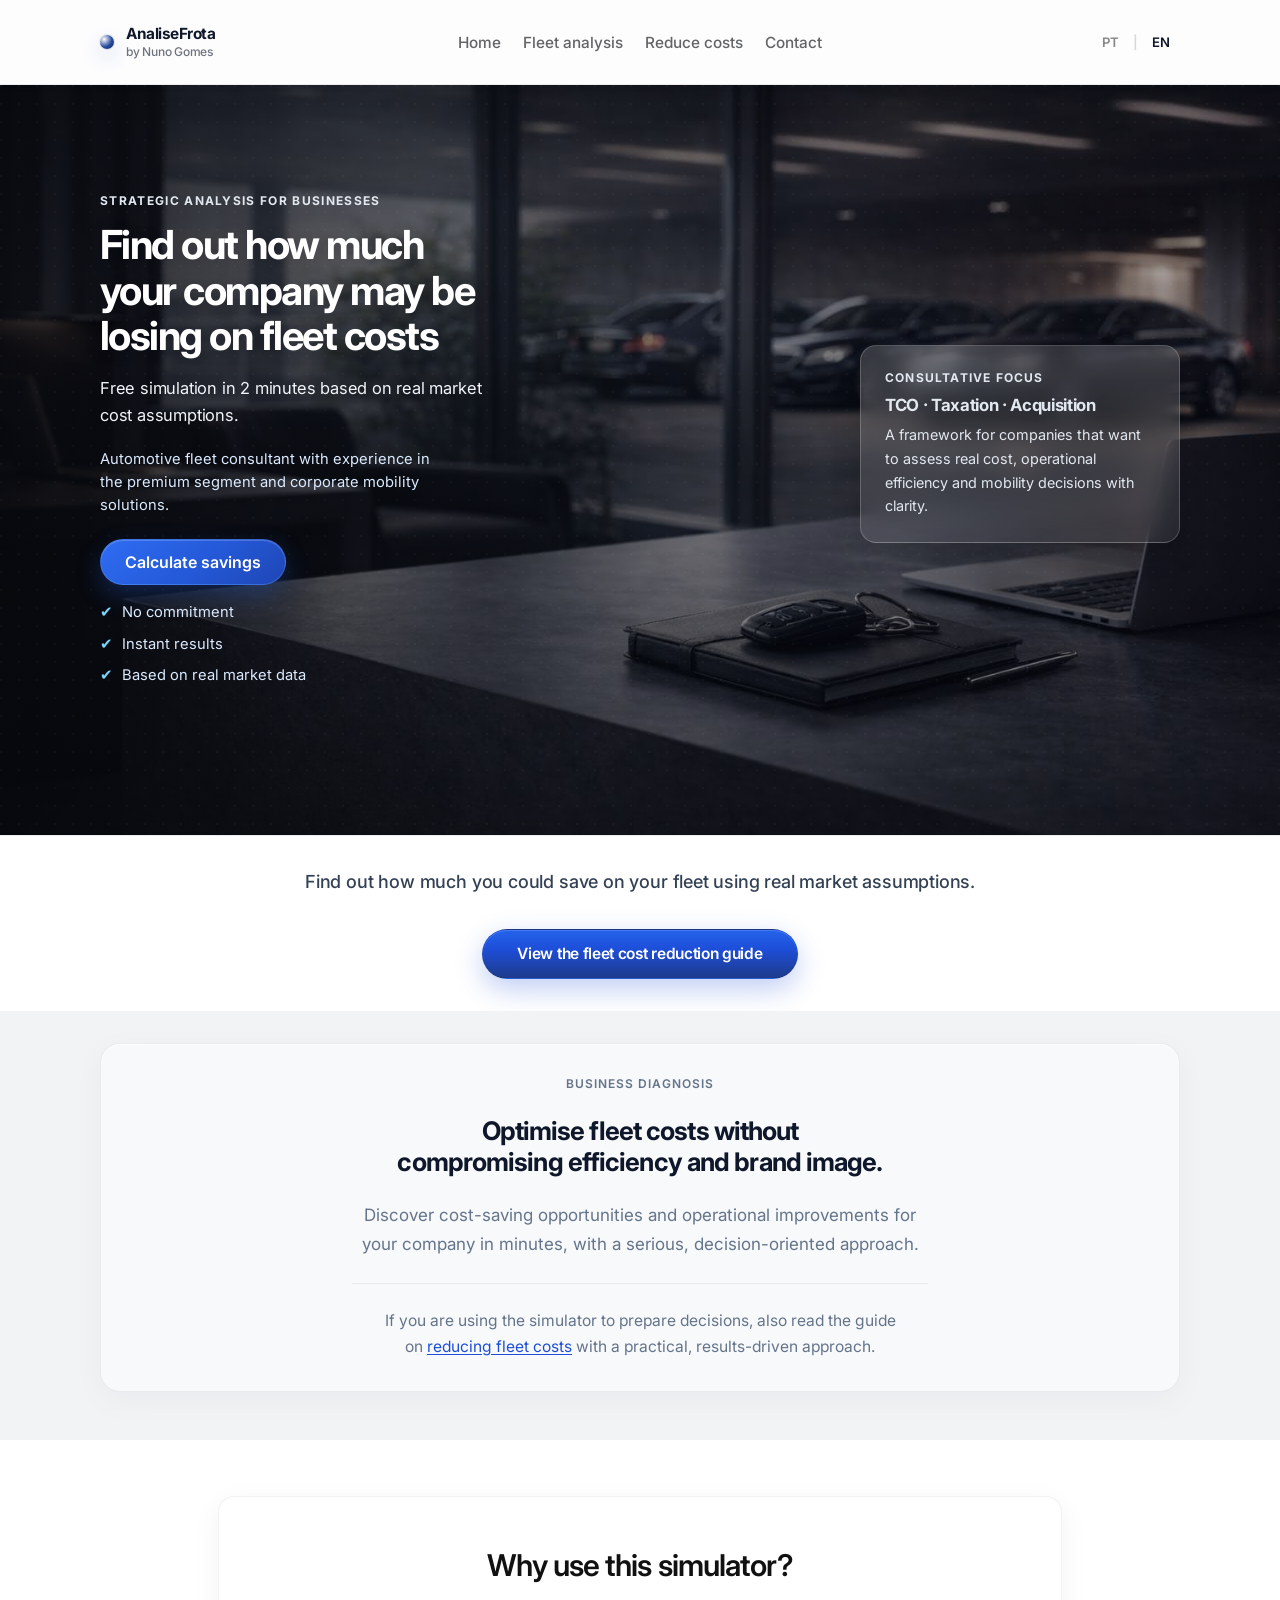
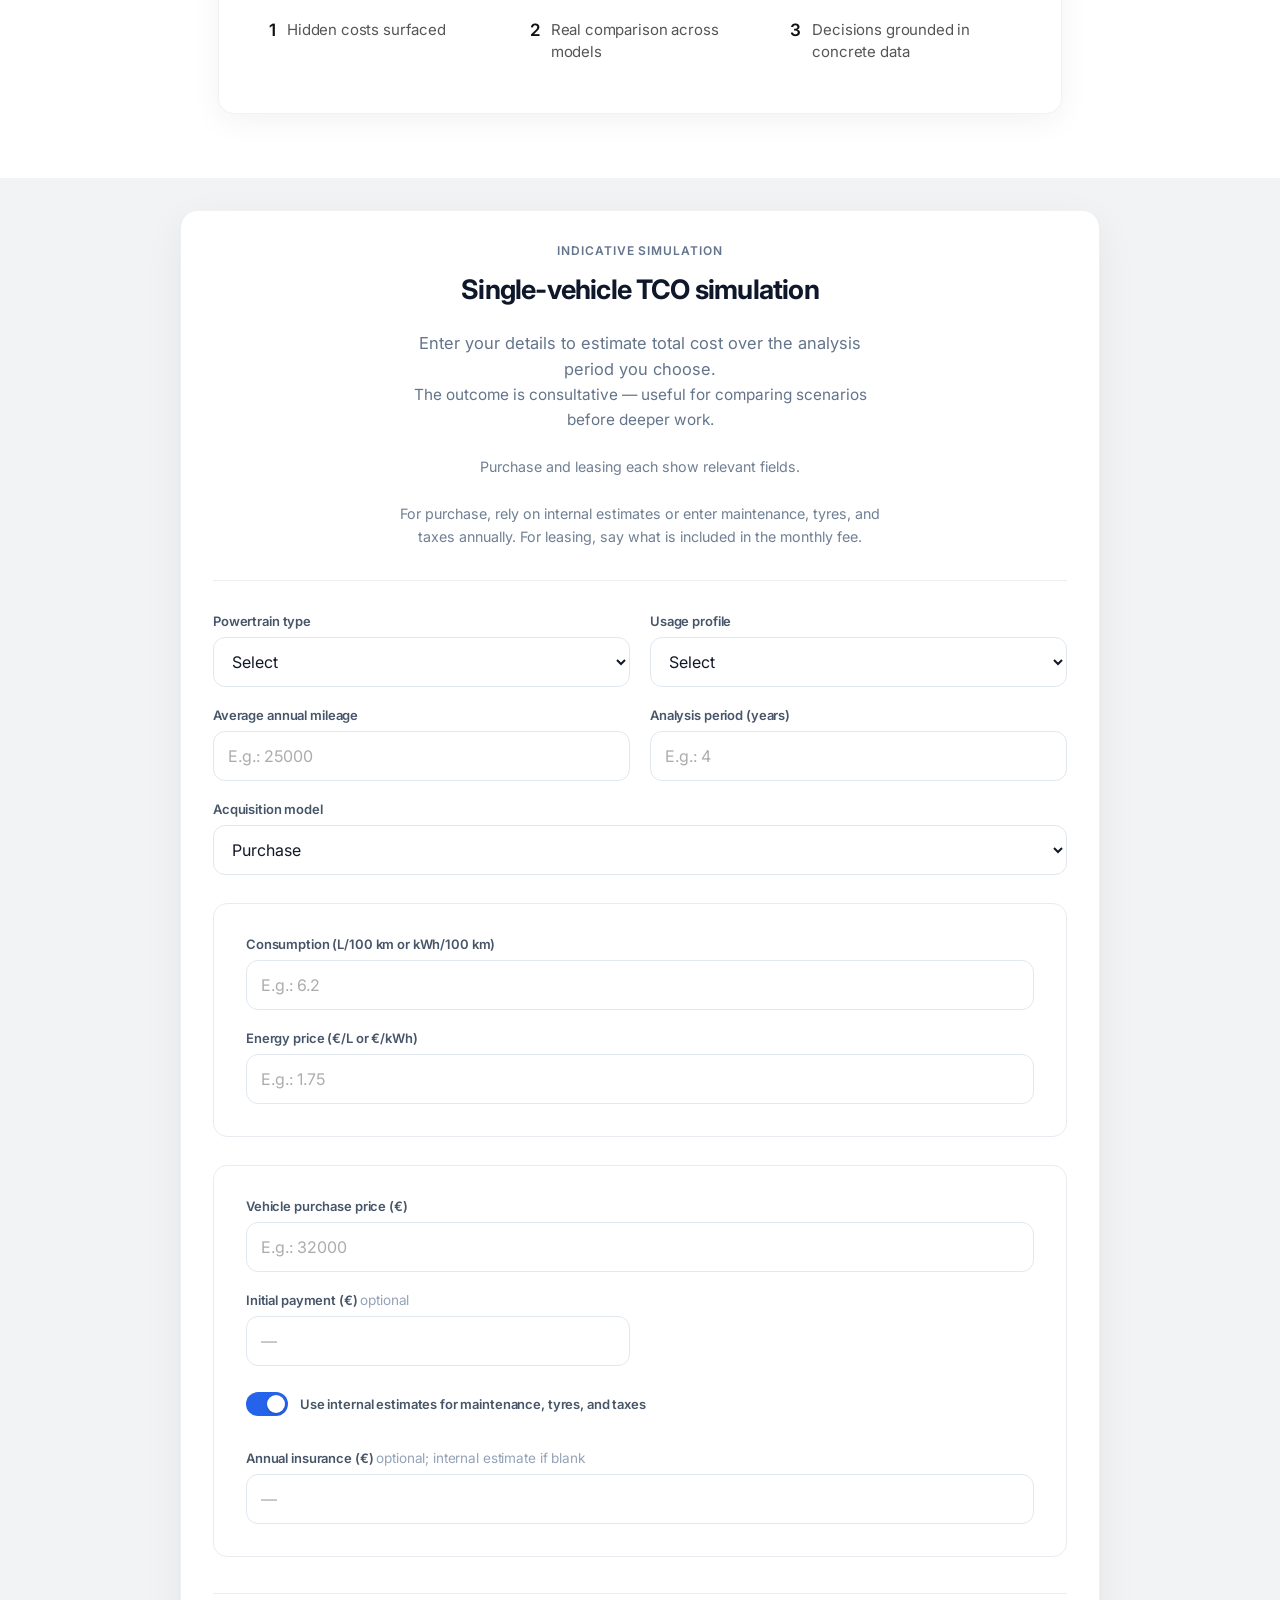
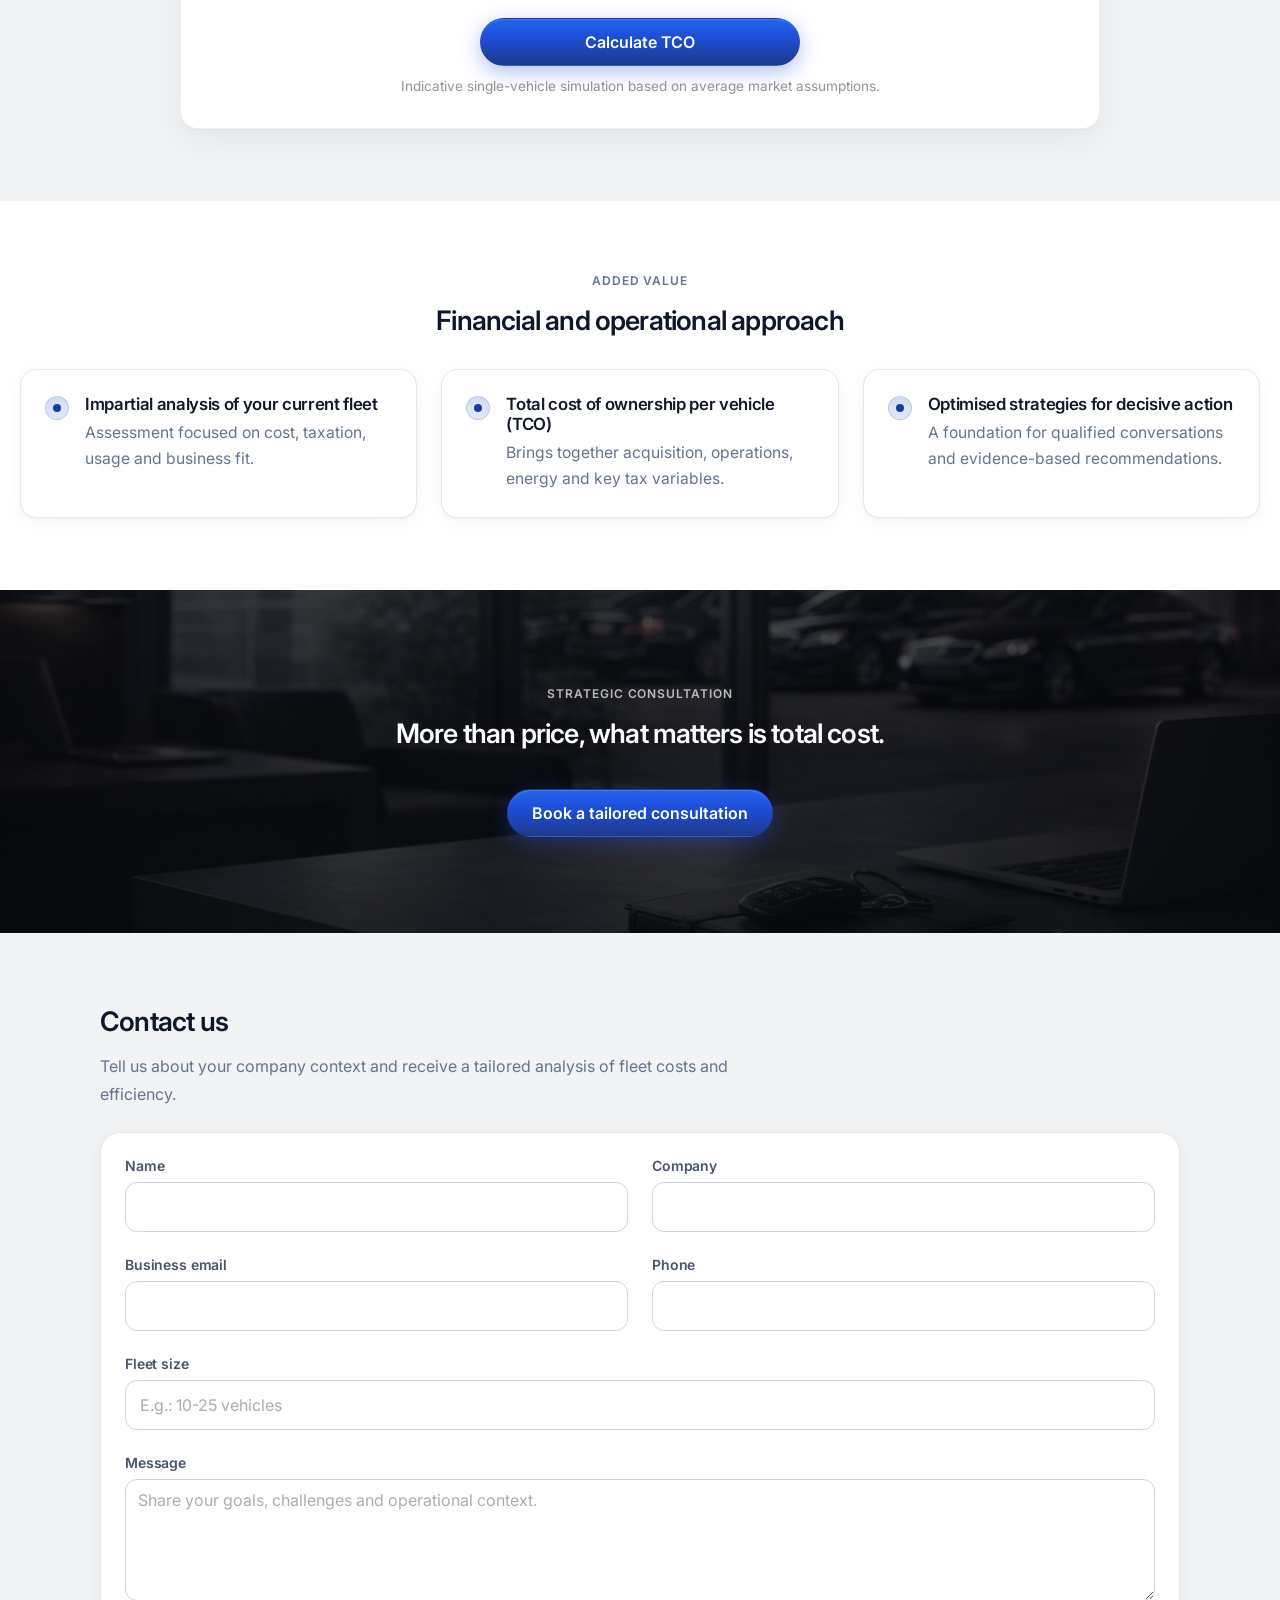
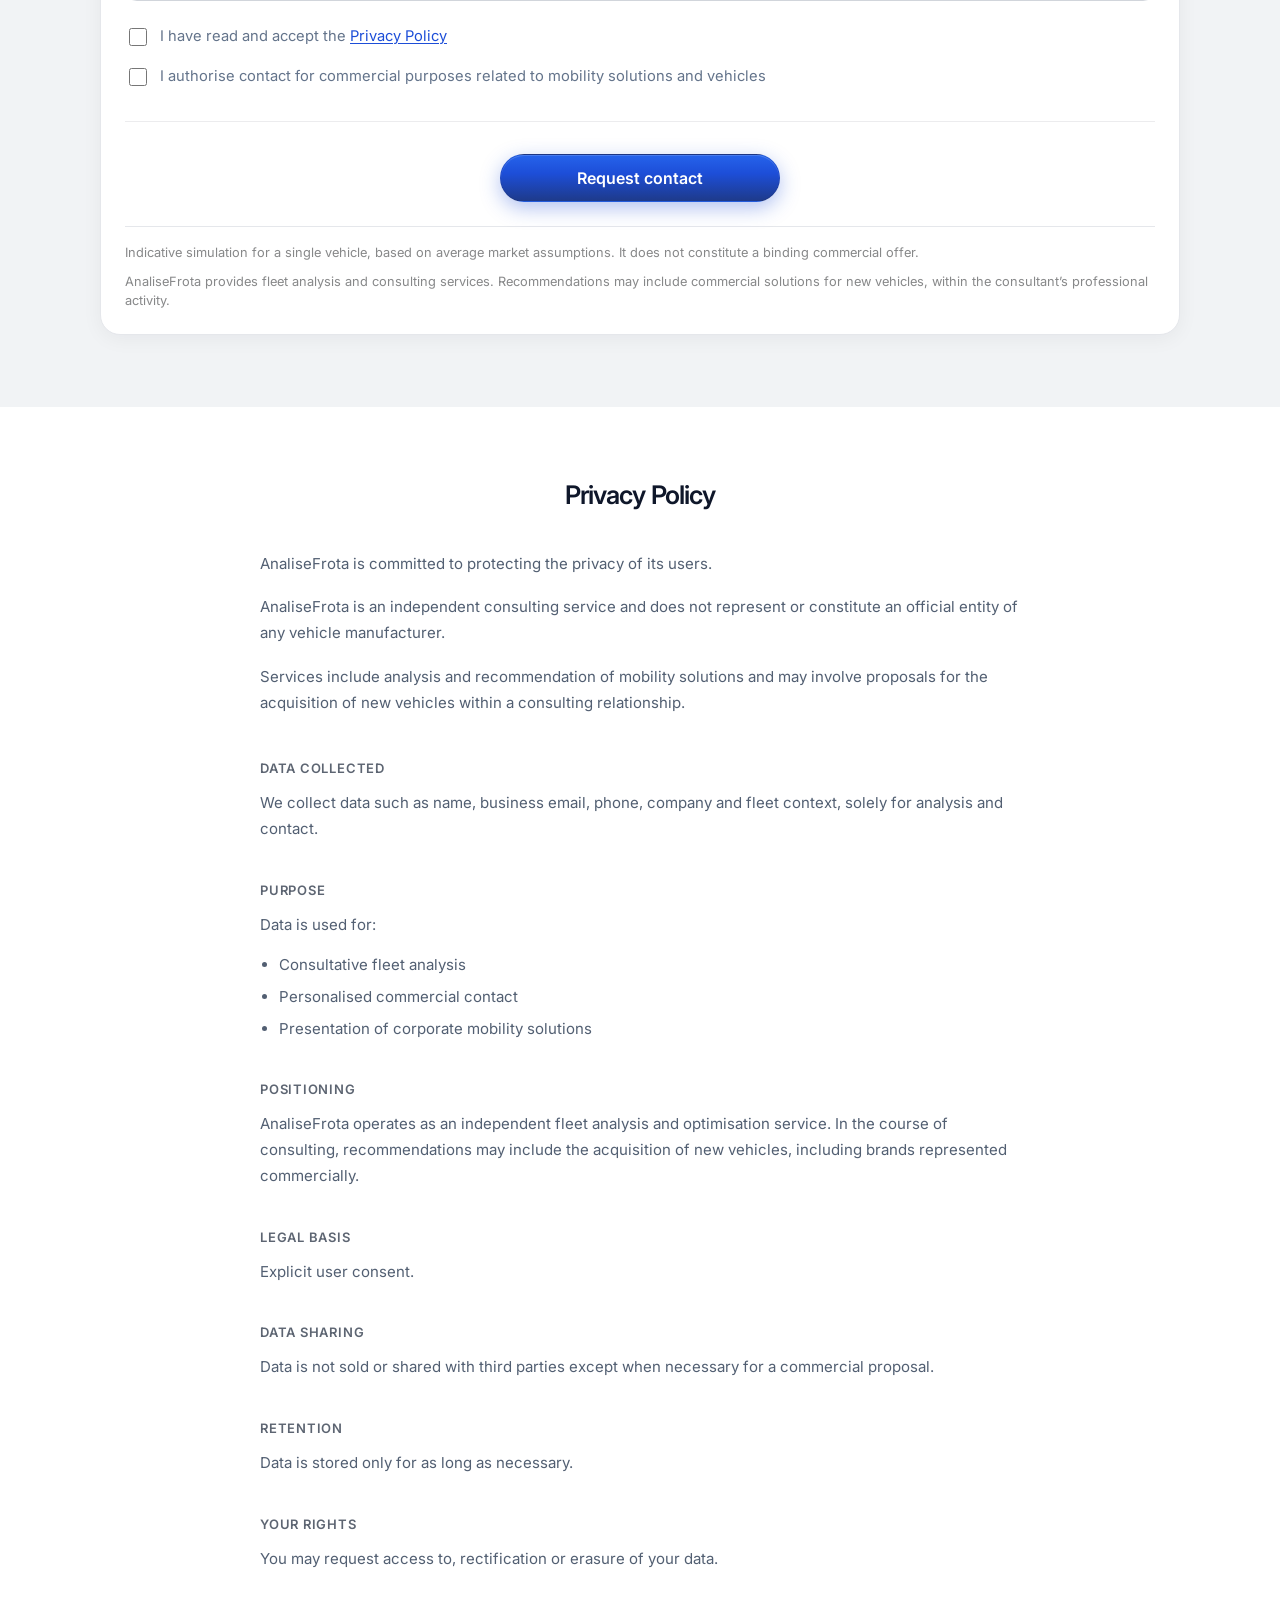
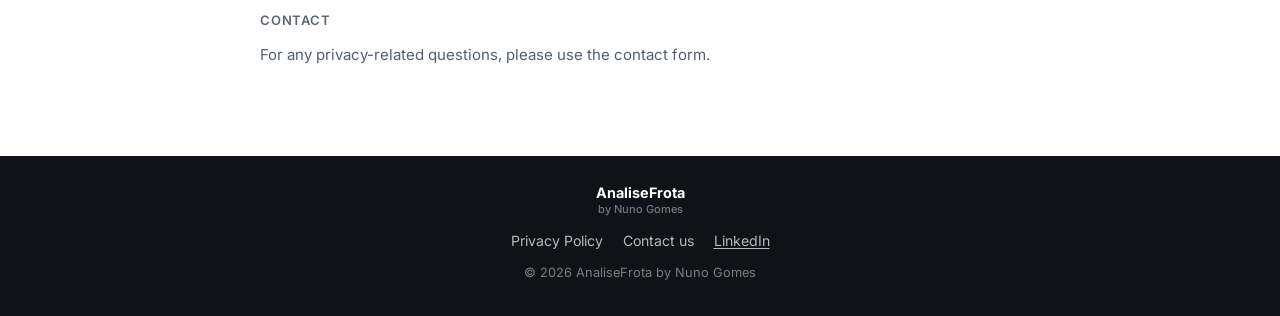
==== commit 3ab279c2: "optimize homepage copy and layout for conversion" ====
--- a/en/index.html
+++ b/en/index.html
@@ -88,7 +88,7 @@
     </header>
 
     <main id="top">
-      <section class="section section--hero section--bleed" aria-label="Start">
+      <section class="section section--hero section--bleed homepage-hero" aria-label="Start">
         <div class="section__bleed" aria-hidden="true">
           <div class="hero-media" role="img" aria-label="Business fleet imagery — fleet analysis, fleet optimization, and business vehicle management with AnaliseFrota."></div>
           <div class="hero-scrim"></div>
--- a/styles.css
+++ b/styles.css
@@ -8,7 +8,7 @@
   --accent-mid: #1e40af;
   --accent-hover: #1d4ed8;
   --line: rgba(15, 23, 42, 0.1);
-  --container: 1200px;
+  --container: 1120px;
   --s-1: 8px;
   --s-2: 16px;
   --s-3: 24px;
@@ -82,7 +82,13 @@
   width: 100%;
   max-width: var(--container);
   margin: 0 auto;
-  padding: 0 24px;
+  padding: 0 20px;
+}
+
+.page-shell--guide .container {
+  max-width: 1100px;
+  padding-left: 20px;
+  padding-right: 20px;
 }
 
 .container-narrow {
@@ -259,9 +265,11 @@
   position: sticky;
   top: 0;
   z-index: 1000;
-  backdrop-filter: blur(20px);
-  background: rgba(255, 255, 255, 0.78);
-  border-bottom: 1px solid rgba(17, 18, 20, 0.06);
+  backdrop-filter: saturate(140%) blur(8px);
+  -webkit-backdrop-filter: saturate(140%) blur(8px);
+  background: rgba(255, 255, 255, 0.9);
+  border-bottom: 1px solid rgba(15, 23, 42, 0.07);
+  box-shadow: 0 1px 10px rgba(15, 23, 42, 0.03);
 }
 
 .header-inner {
@@ -269,7 +277,35 @@
   display: grid;
   grid-template-columns: 1fr auto 1fr;
   align-items: center;
-  gap: var(--s-2);
+  gap: 18px;
+}
+
+/* Shared visual system tokens */
+.section-eyebrow {
+  display: inline-block;
+  margin: 0 0 10px;
+  font-size: 0.78rem;
+  font-weight: 600;
+  letter-spacing: 0.06em;
+  text-transform: uppercase;
+  color: #334155;
+}
+
+.card-grid {
+  display: grid;
+  gap: 16px;
+  grid-template-columns: 1fr;
+}
+
+.cta-block {
+  text-align: left;
+}
+
+.glass-panel {
+  background: linear-gradient(180deg, rgba(255, 255, 255, 0.16), rgba(255, 255, 255, 0.08));
+  border: 1px solid rgba(255, 255, 255, 0.2);
+  box-shadow: 0 10px 28px rgba(0, 0, 0, 0.2);
+  backdrop-filter: blur(12px);
 }
 
 .brand {
@@ -313,7 +349,7 @@
 
 .main-nav {
   display: inline-flex;
-  gap: var(--s-3);
+  gap: 22px;
   justify-self: center;
   flex-wrap: wrap;
   justify-content: center;
@@ -334,13 +370,13 @@
   display: flex;
   align-items: center;
   justify-self: end;
-  gap: 14px;
+  gap: 12px;
 }
 
 .lang-toggle {
   display: inline-flex;
   align-items: center;
-  gap: 6px;
+  gap: 4px;
   font-size: 0.82rem;
   font-weight: 600;
   letter-spacing: 0.05em;
@@ -350,7 +386,7 @@
 .lang-toggle a.lang-btn {
   border: 0;
   background: transparent;
-  padding: 8px 10px;
+  padding: 8px 9px;
   min-height: var(--touch-target-min);
   display: inline-flex;
   align-items: center;
@@ -447,11 +483,41 @@
   box-shadow: 0 1px 0 rgba(255, 255, 255, 1) inset, 0 4px 14px rgba(15, 23, 42, 0.06);
 }
 
+.cta-primary {
+  display: inline-block;
+  background: linear-gradient(142deg, #2f6df3 0%, #2459d8 54%, #1f46b5 100%);
+  padding: 14px 24px;
+  border-radius: 999px;
+  color: #ffffff;
+  font-weight: 600;
+  letter-spacing: -0.01em;
+  text-decoration: none;
+  border: 1px solid rgba(148, 197, 255, 0.22);
+  box-shadow:
+    0 1px 0 rgba(255, 255, 255, 0.18) inset,
+    0 10px 24px rgba(37, 99, 235, 0.28);
+  transition: transform 0.2s ease, box-shadow 0.2s ease, filter 0.2s ease;
+}
+
+.cta-primary:hover {
+  transform: translateY(-1px);
+  filter: saturate(1.04);
+  box-shadow:
+    0 1px 0 rgba(255, 255, 255, 0.16) inset,
+    0 14px 30px rgba(37, 99, 235, 0.34);
+}
+
+.cta-primary:focus-visible {
+  outline: 2px solid #93c5fd;
+  outline-offset: 3px;
+}
+
 /* === Hero === */
 .section--hero {
-  min-height: 88svh;
+  min-height: max(520px, 78svh);
   display: flex;
   flex-direction: column;
+  align-items: center;
   padding: 0;
 }
 
@@ -459,7 +525,7 @@
   position: absolute;
   inset: 0;
   background:
-    url("assets/hero-bg.jpg") center / cover no-repeat,
+    url("assets/hero-bg.jpg") center 30% / cover no-repeat,
     linear-gradient(135deg, #d7dce6 0%, #bcc3d1 100%);
   transform: scale(1.02);
 }
@@ -484,8 +550,8 @@
   flex: 1;
   display: flex;
   align-items: center;
-  padding-top: var(--s-5);
-  padding-bottom: var(--s-3);
+  padding-top: var(--s-4);
+  padding-bottom: var(--s-4);
 }
 
 .hero-grid {
@@ -598,6 +664,143 @@
   color: rgba(255, 255, 255, 0.8);
 }
 
+/* === Homepage hero: high-conversion premium === */
+.homepage-hero.section--hero {
+  padding: 96px 0 82px;
+}
+
+.homepage-hero.section--hero .container {
+  padding-top: clamp(26px, 3.8vw, 36px);
+  padding-bottom: clamp(26px, 3.6vw, 34px);
+}
+
+.homepage-hero .hero-grid {
+  grid-template-columns: minmax(0, 1fr) minmax(260px, 320px);
+  align-items: center;
+  gap: clamp(20px, 3.2vw, 40px);
+  transform: translateY(-24px);
+}
+
+.homepage-hero .hero-copy {
+  max-width: 38rem;
+}
+
+.homepage-hero .eyebrow {
+  margin-bottom: 14px;
+  letter-spacing: 0.11em;
+  color: #e2e8f0;
+}
+
+.homepage-hero .hero-copy h1 {
+  margin: 0 0 16px;
+  font-size: clamp(2.05rem, 3.4vw, 2.5rem);
+  line-height: 1.14;
+  letter-spacing: -0.038em;
+  color: #ffffff;
+  max-width: 15ch;
+  text-wrap: balance;
+  text-shadow: 0 2px 16px rgba(2, 8, 20, 0.24);
+  margin-top: 0;
+}
+
+.homepage-hero .hero-copy > p:not(.hero-positioning) {
+  margin: 0 0 18px;
+  font-size: 1.03rem;
+  line-height: 1.66;
+  letter-spacing: -0.012em;
+  color: #f1f5f9;
+  max-width: 39ch;
+}
+
+.homepage-hero .hero-copy .hero-positioning {
+  margin: 0;
+  font-size: 0.92rem;
+  line-height: 1.58;
+  color: #dbeafe;
+  max-width: 37ch;
+}
+
+.homepage-hero .hero-actions {
+  margin: 22px 0 16px;
+}
+
+.homepage-hero .hero-actions .btn-primary {
+  background: linear-gradient(142deg, #2f6df3 0%, #2459d8 54%, #1f46b5 100%);
+  border: 1px solid rgba(148, 197, 255, 0.22);
+  box-shadow:
+    0 1px 0 rgba(255, 255, 255, 0.18) inset,
+    0 10px 24px rgba(37, 99, 235, 0.28);
+}
+
+.homepage-hero .hero-actions .btn-primary:hover {
+  box-shadow:
+    0 1px 0 rgba(255, 255, 255, 0.16) inset,
+    0 14px 30px rgba(37, 99, 235, 0.34);
+}
+
+.homepage-hero .hero-copy .hero-positioning:last-child li {
+  margin-bottom: 8px;
+  color: #dbeafe;
+}
+
+.homepage-hero .hero-copy .hero-positioning:last-child li::before {
+  content: "✔";
+  margin-right: 9px;
+  color: #7dd3fc;
+}
+
+.homepage-hero .hero-panel {
+  max-width: 320px;
+  background: linear-gradient(180deg, rgba(255, 255, 255, 0.16), rgba(255, 255, 255, 0.08));
+  border: 1px solid rgba(255, 255, 255, 0.2);
+  box-shadow: 0 10px 28px rgba(0, 0, 0, 0.2);
+  backdrop-filter: blur(12px);
+}
+
+.homepage-hero .hero-panel-label,
+.homepage-hero .hero-panel-value,
+.homepage-hero .hero-panel p {
+  color: #e2e8f0;
+}
+
+@media (max-width: 768px) {
+  .homepage-hero.section--hero {
+    padding: 78px 0 60px;
+  }
+
+  .homepage-hero .hero-grid {
+    grid-template-columns: 1fr;
+    gap: 24px;
+    transform: translateY(-12px);
+  }
+
+  .homepage-hero .hero-copy h1 {
+    font-size: clamp(1.65rem, 8vw, 1.95rem);
+    max-width: 17ch;
+  }
+
+  .homepage-hero .hero-copy > p:not(.hero-positioning) {
+    font-size: 0.97rem;
+    line-height: 1.62;
+    margin-bottom: 16px;
+  }
+
+  .homepage-hero .hero-actions .btn-primary {
+    min-height: 46px;
+    padding-left: 22px;
+    padding-right: 22px;
+  }
+
+  .homepage-hero .hero-copy .hero-positioning:last-child {
+    margin-top: 2px;
+    font-size: 0.86rem;
+  }
+
+  .homepage-hero .hero-panel {
+    max-width: 100%;
+  }
+}
+
 /* === Guide pages: editorial layout (reduce fleet costs / PT mirror) === */
 .page-shell {
   width: 100%;
@@ -614,8 +817,8 @@
 
 /* Authority guide pages: consistent rhythm, grid, premium editorial blocks */
 .guide-authority.section {
-  padding-top: clamp(var(--s-5), 7vw, var(--section-pad));
-  padding-bottom: clamp(var(--s-5), 7vw, var(--section-pad));
+  padding-top: 64px;
+  padding-bottom: 64px;
 }
 
 .content-narrow {
@@ -627,13 +830,35 @@
 
 .content-wide {
   width: 100%;
-  max-width: min(72rem, 100%);
+  max-width: 100%;
   margin-left: auto;
   margin-right: auto;
 }
 
-.section-intro {
+.section-intro-wrap {
   margin: 0 auto;
+}
+
+.section-label {
+  display: inline-block;
+  margin: 0 0 10px;
+  font-size: 0.78rem;
+  font-weight: 600;
+  letter-spacing: 0.06em;
+  text-transform: uppercase;
+  color: #334155;
+}
+
+.section-label.section-eyebrow {
+  margin-bottom: 10px;
+}
+
+p.section-intro {
+  margin: 0 0 24px;
+  font-size: 1rem;
+  line-height: 1.6;
+  color: rgba(51, 65, 85, 0.78);
+  max-width: 600px;
 }
 
 .authority-eyebrow {
@@ -659,6 +884,11 @@
   margin-top: var(--s-3);
 }
 
+.rich-text p {
+  max-width: 600px;
+  line-height: 1.6;
+}
+
 .rich-text strong {
   color: var(--heading);
   font-weight: 600;
@@ -680,7 +910,7 @@
 
 .guide-section-header {
   margin-bottom: var(--s-5);
-  text-align: center;
+  text-align: left;
 }
 
 .guide-section-header .section-title {
@@ -697,6 +927,51 @@
   color: #475569;
 }
 
+.cards {
+  display: grid;
+  grid-template-columns: 1fr;
+  gap: 16px;
+}
+
+.cards--3 {
+  grid-template-columns: 1fr;
+}
+
+.card {
+  background: #ffffff;
+  border: 1px solid rgba(15, 23, 42, 0.06);
+  border-radius: 16px;
+  padding: 20px;
+  box-shadow: 0 8px 30px rgba(0, 0, 0, 0.04);
+}
+
+.card h3 {
+  margin: 0 0 8px;
+  font-size: 1rem;
+  line-height: 1.35;
+  color: #0f172a;
+}
+
+.card p {
+  margin: 0;
+  opacity: 0.76;
+  font-size: 0.9rem;
+  line-height: 1.55;
+  max-width: none;
+}
+
+.feature-list {
+  margin: 20px 0 0;
+  padding-left: 18px;
+}
+
+.feature-list li {
+  margin-bottom: 8px;
+  font-size: 0.98rem;
+  line-height: 1.6;
+  color: #475569;
+}
+
 .section-title + .rich-text {
   margin-top: var(--s-4);
 }
@@ -704,6 +979,7 @@
 .info-grid {
   display: grid;
   gap: var(--s-4);
+  align-items: stretch;
 }
 
 .info-grid--4 {
@@ -736,8 +1012,9 @@
   padding: var(--s-4);
   background: var(--surface);
   border: 1px solid rgba(15, 23, 42, 0.08);
-  border-radius: 14px;
-  box-shadow: 0 1px 0 rgba(255, 255, 255, 0.85) inset;
+  border-radius: 16px;
+  box-shadow: 0 8px 30px rgba(0, 0, 0, 0.04);
+  height: 100%;
 }
 
 .section--tint .info-card {
@@ -802,6 +1079,12 @@
   color: #64748b;
 }
 
+@media (min-width: 860px) {
+  .cards--3 {
+    grid-template-columns: repeat(3, minmax(0, 1fr));
+  }
+}
+
 .transition-footnote a {
   color: var(--accent);
   font-weight: 500;
@@ -816,6 +1099,164 @@
 .section-closing.section--tint {
   padding-top: clamp(72px, 10vw, 104px);
   padding-bottom: clamp(72px, 10vw, 104px);
+}
+
+.guide-page-hero .hero-grid {
+  grid-template-columns: minmax(0, 1fr) minmax(260px, 320px);
+  align-items: stretch;
+}
+
+.guide-page-hero .hero-copy {
+  max-width: 38rem;
+}
+
+.guide-page-hero .hero-panel {
+  max-width: 320px;
+  align-self: stretch;
+}
+
+/* === Reduce-costs page: unified premium system === */
+.page-reduce-costs .section-soft {
+  background: #f4f6f8;
+}
+
+.page-reduce-costs .section-plain {
+  background: #ffffff;
+}
+
+.page-reduce-costs .page-shell--guide .container {
+  max-width: 1100px;
+}
+
+.page-reduce-costs .guide-page-hero.section--hero {
+  min-height: max(460px, 68svh);
+  padding: 0;
+}
+
+.page-reduce-costs .guide-page-hero.section--hero .container {
+  padding-top: clamp(28px, 4vw, 42px);
+  padding-bottom: clamp(24px, 3.6vw, 36px);
+}
+
+.page-reduce-costs .content-narrow {
+  max-width: 46rem;
+}
+
+.page-reduce-costs .content-medium {
+  max-width: 68rem;
+  margin-left: auto;
+  margin-right: auto;
+}
+
+.page-reduce-costs .section-header {
+  margin-bottom: 24px;
+}
+
+.page-reduce-costs .section-header--center {
+  text-align: center;
+}
+
+.page-reduce-costs .section-header--center .section-subtitle {
+  margin-left: auto;
+  margin-right: auto;
+}
+
+.page-reduce-costs .section-eyebrow {
+  display: inline-block;
+  margin: 0 0 12px;
+  font-size: 0.75rem;
+  font-weight: 600;
+  letter-spacing: 0.08em;
+  text-transform: uppercase;
+  color: #475569;
+}
+
+.page-reduce-costs .section-title {
+  margin: 0 0 12px;
+}
+
+.page-reduce-costs .section-subtitle {
+  margin: 0;
+  max-width: 40rem;
+  font-size: 1rem;
+  line-height: 1.6;
+  color: #64748b;
+}
+
+.page-reduce-costs .card-grid {
+  display: grid;
+  grid-template-columns: 1fr;
+  gap: 16px;
+}
+
+.page-reduce-costs .card-grid--3,
+.page-reduce-costs .card-grid--4 {
+  grid-template-columns: 1fr;
+}
+
+.page-reduce-costs .info-card,
+.page-reduce-costs .card {
+  height: 100%;
+  border-radius: 16px;
+  padding: 22px;
+  border: 1px solid rgba(15, 23, 42, 0.08);
+  box-shadow: 0 8px 30px rgba(0, 0, 0, 0.04);
+  background: #fff;
+}
+
+.page-reduce-costs .value-list {
+  margin: 0;
+  padding-left: 20px;
+  display: grid;
+  gap: 10px;
+  color: #475569;
+  line-height: 1.6;
+}
+
+.page-reduce-costs .value-list--steps {
+  gap: 12px;
+}
+
+.page-reduce-costs .section-note {
+  margin: 16px 0 0;
+  color: #64748b;
+  line-height: 1.6;
+}
+
+.page-reduce-costs .cta-block {
+  text-align: left;
+  max-width: 46rem;
+}
+
+.page-reduce-costs .guide-page-hero .hero-grid {
+  grid-template-columns: minmax(0, 1fr) minmax(260px, 320px);
+  align-items: center;
+  transform: translateY(-14px);
+}
+
+.page-reduce-costs .guide-page-hero .hero-copy {
+  max-width: 39rem;
+}
+
+.page-reduce-costs .guide-page-hero .hero-actions {
+  margin-top: 6px;
+}
+
+.page-reduce-costs .guide-page-hero .cta-primary {
+  min-height: 48px;
+}
+
+.page-reduce-costs .glass-panel.hero-panel {
+  max-width: 320px;
+}
+
+.page-reduce-costs .guide-authority.section {
+  padding-top: 56px;
+  padding-bottom: 56px;
+}
+
+.page-reduce-costs .guide-authority:first-of-type {
+  padding-top: 48px;
 }
 
 .section-closing .container {
@@ -1016,6 +1457,63 @@
   .closing-content,
   .conclusion-block {
     max-width: 100%;
+  }
+
+  .page-shell--guide .container {
+    padding-left: 20px;
+    padding-right: 20px;
+  }
+
+  .guide-authority.section {
+    padding-top: 64px;
+    padding-bottom: 64px;
+  }
+
+  p.section-intro {
+    margin-bottom: 22px;
+    font-size: 0.97rem;
+  }
+
+  .card {
+    padding: 18px;
+  }
+
+  .page-reduce-costs .section-header {
+    margin-bottom: 20px;
+  }
+
+  .page-reduce-costs .section-subtitle {
+    font-size: 0.96rem;
+  }
+
+  .page-reduce-costs .guide-page-hero .hero-grid {
+    grid-template-columns: 1fr;
+    gap: 24px;
+    transform: translateY(-4px);
+  }
+
+  .page-reduce-costs .glass-panel.hero-panel {
+    max-width: 100%;
+  }
+}
+
+@media (min-width: 720px) {
+  .page-reduce-costs .card-grid--3 {
+    grid-template-columns: repeat(2, minmax(0, 1fr));
+  }
+
+  .page-reduce-costs .card-grid--4 {
+    grid-template-columns: repeat(2, minmax(0, 1fr));
+  }
+}
+
+@media (min-width: 1060px) {
+  .page-reduce-costs .card-grid--3 {
+    grid-template-columns: repeat(3, minmax(0, 1fr));
+  }
+
+  .page-reduce-costs .card-grid--4 {
+    grid-template-columns: repeat(4, minmax(0, 1fr));
   }
 }
 
@@ -2350,6 +2848,24 @@
 
   .hero-copy > p:not(.hero-positioning) {
     font-size: clamp(1rem, 3.8vw, 1.125rem);
+  }
+
+  .homepage-hero.section--hero {
+    padding: 80px 0 60px;
+  }
+
+  .homepage-hero h1 {
+    font-size: 26px;
+    max-width: 18ch;
+  }
+
+  .homepage-hero .hero-subtitle {
+    font-size: 15px;
+    max-width: 34ch;
+  }
+
+  .homepage-hero .container.hero-content {
+    max-width: 100%;
   }
 
   .hero-actions .btn-primary {
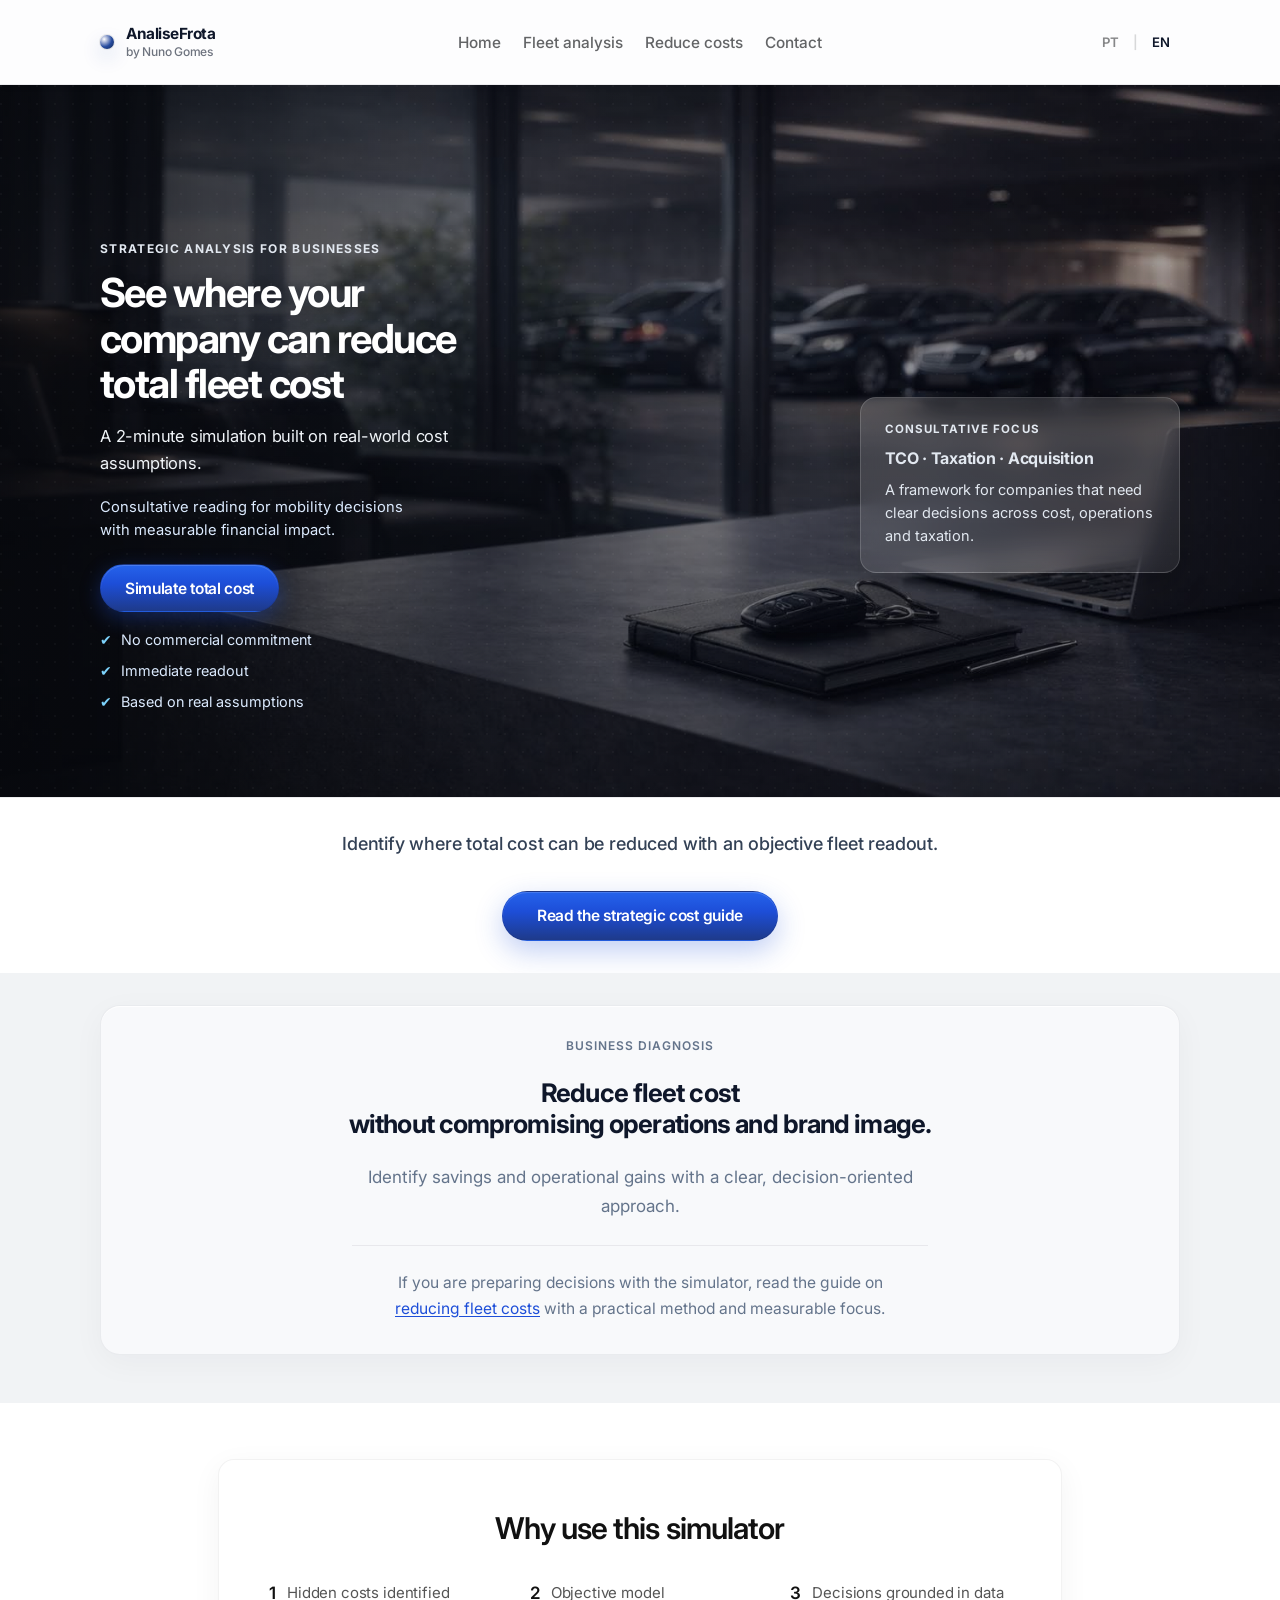
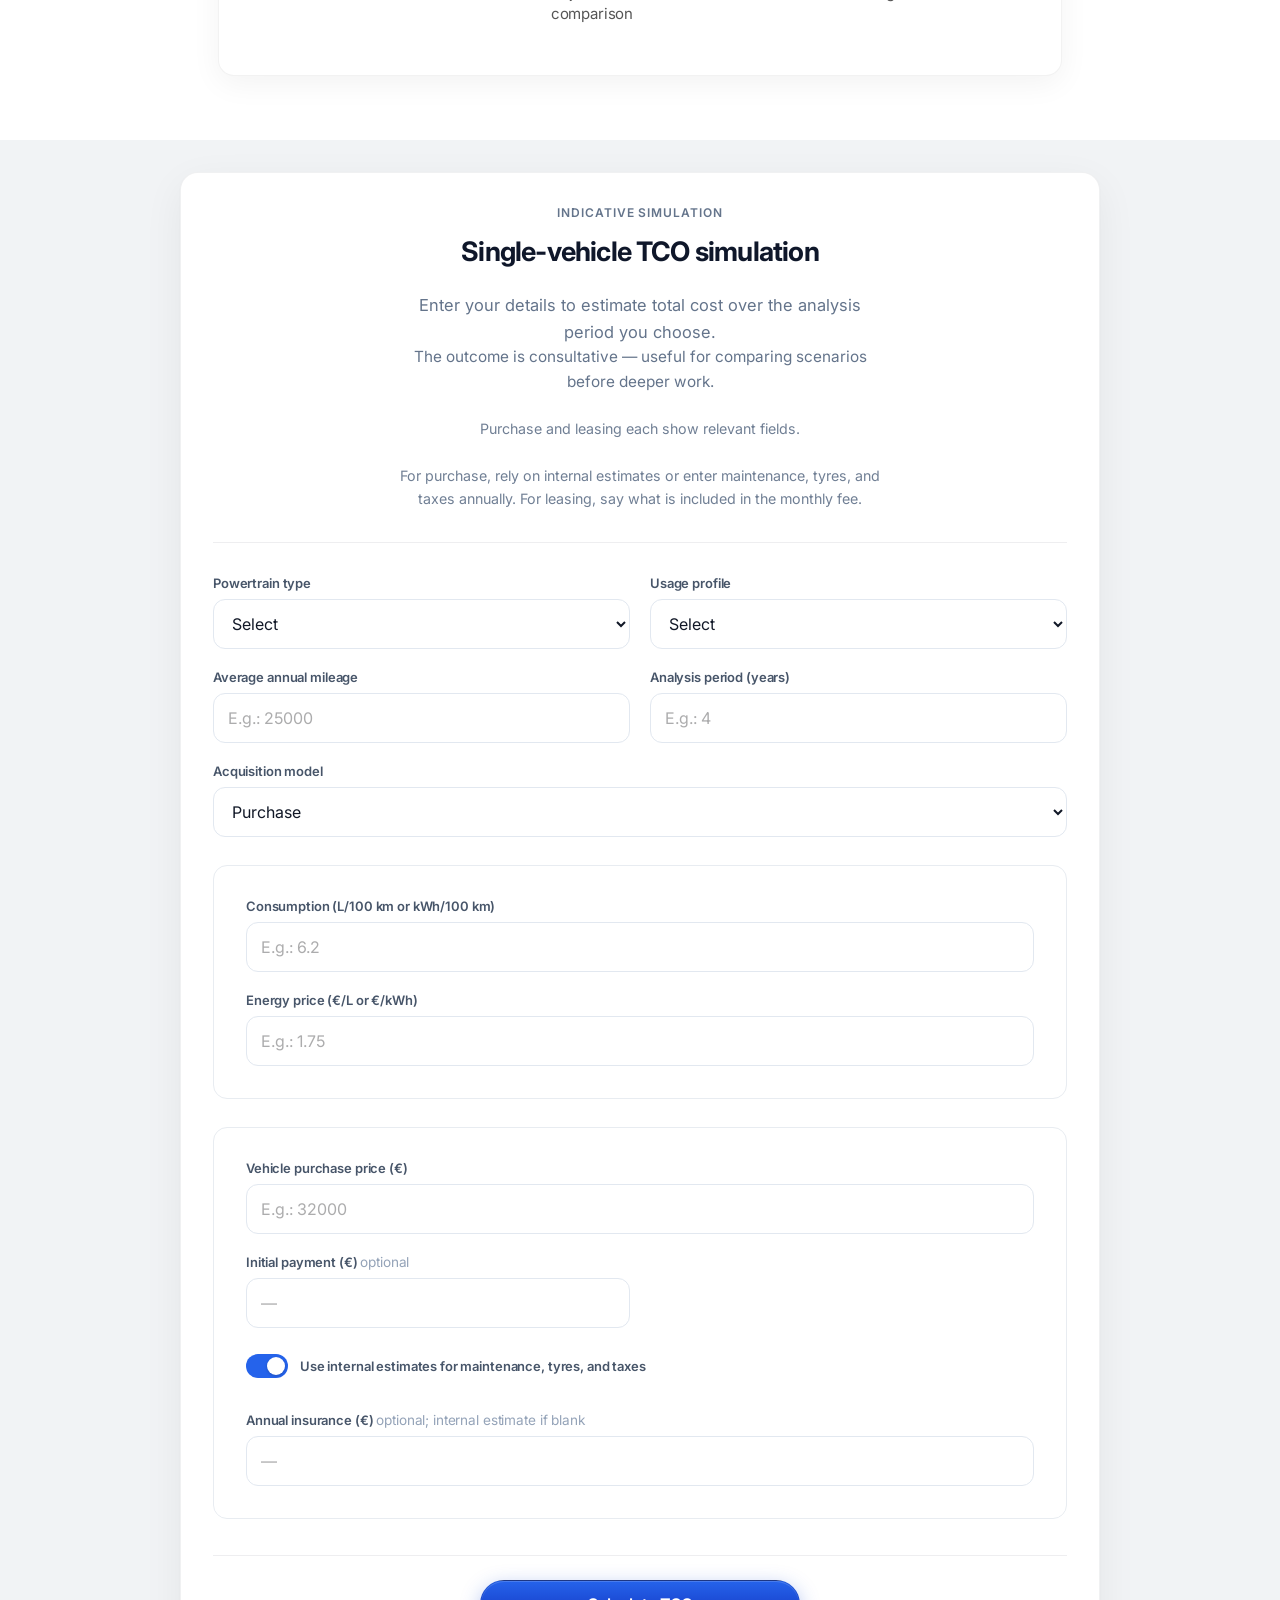
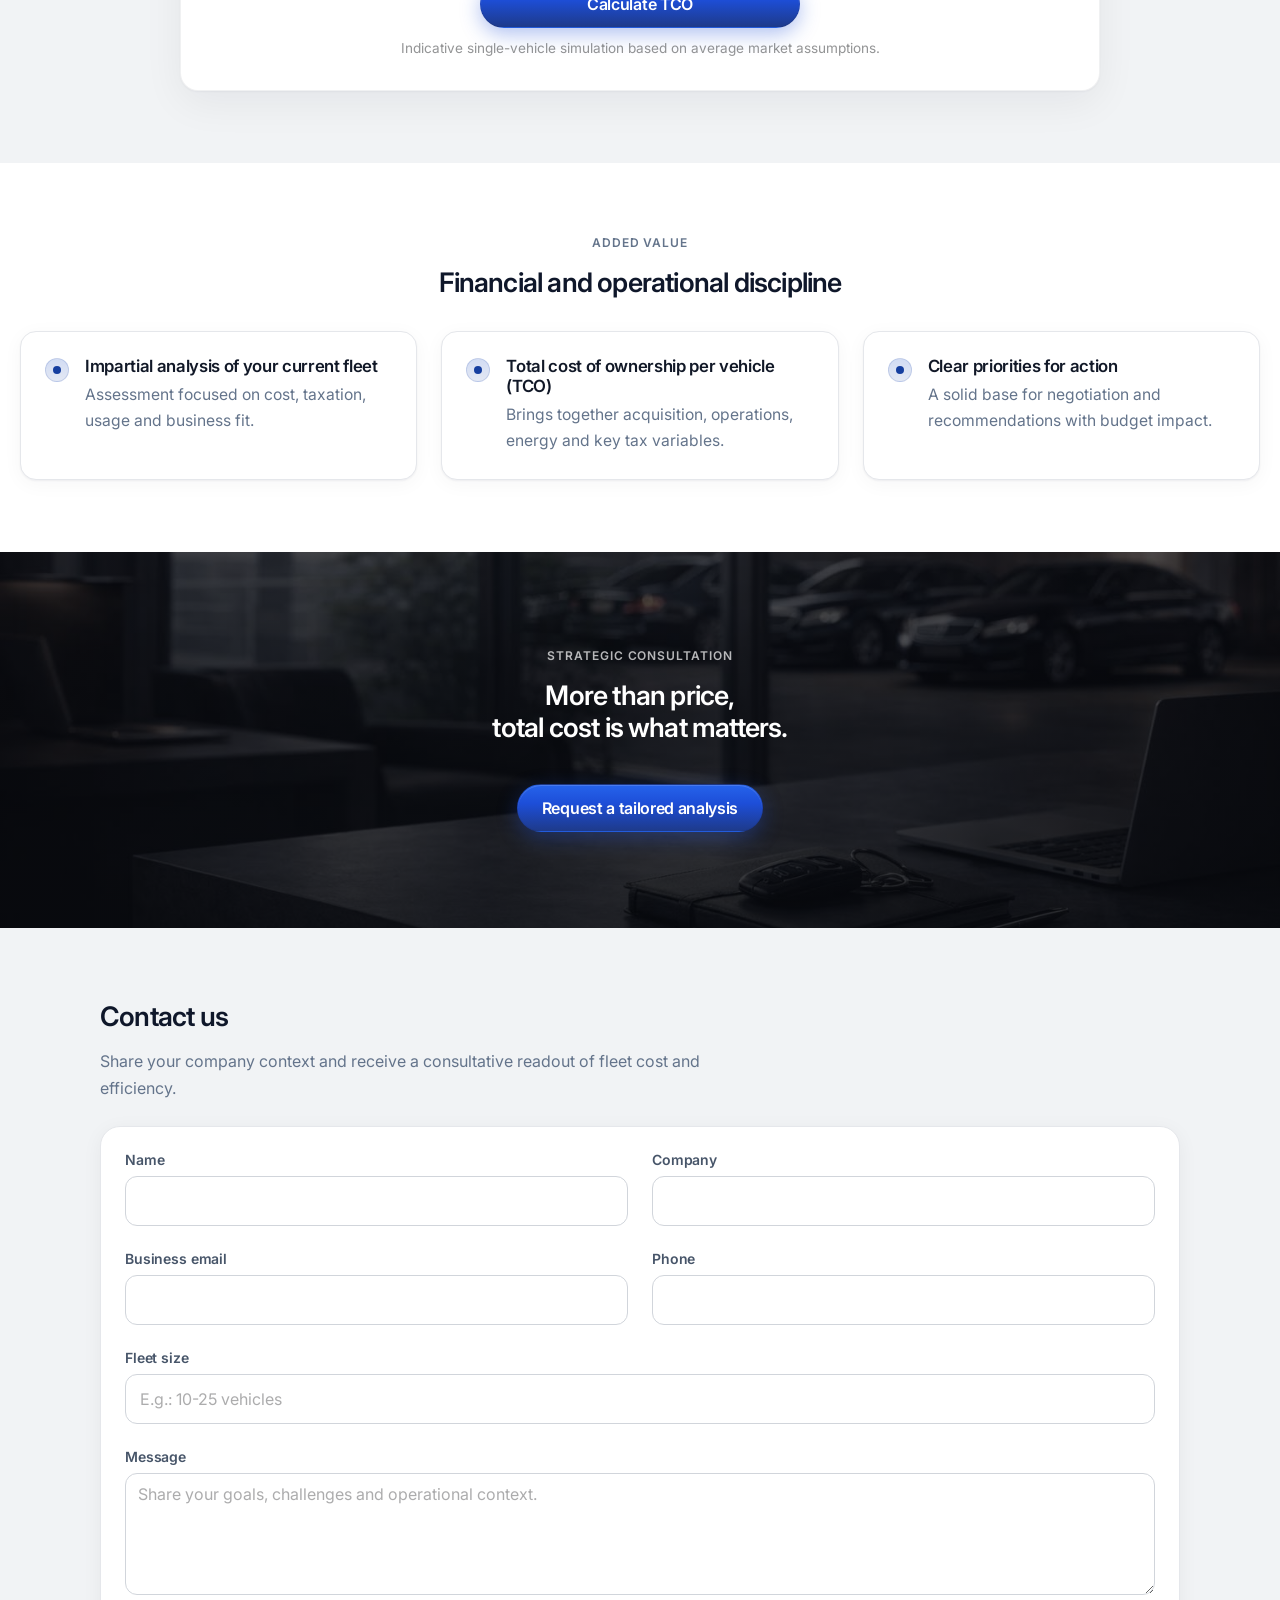
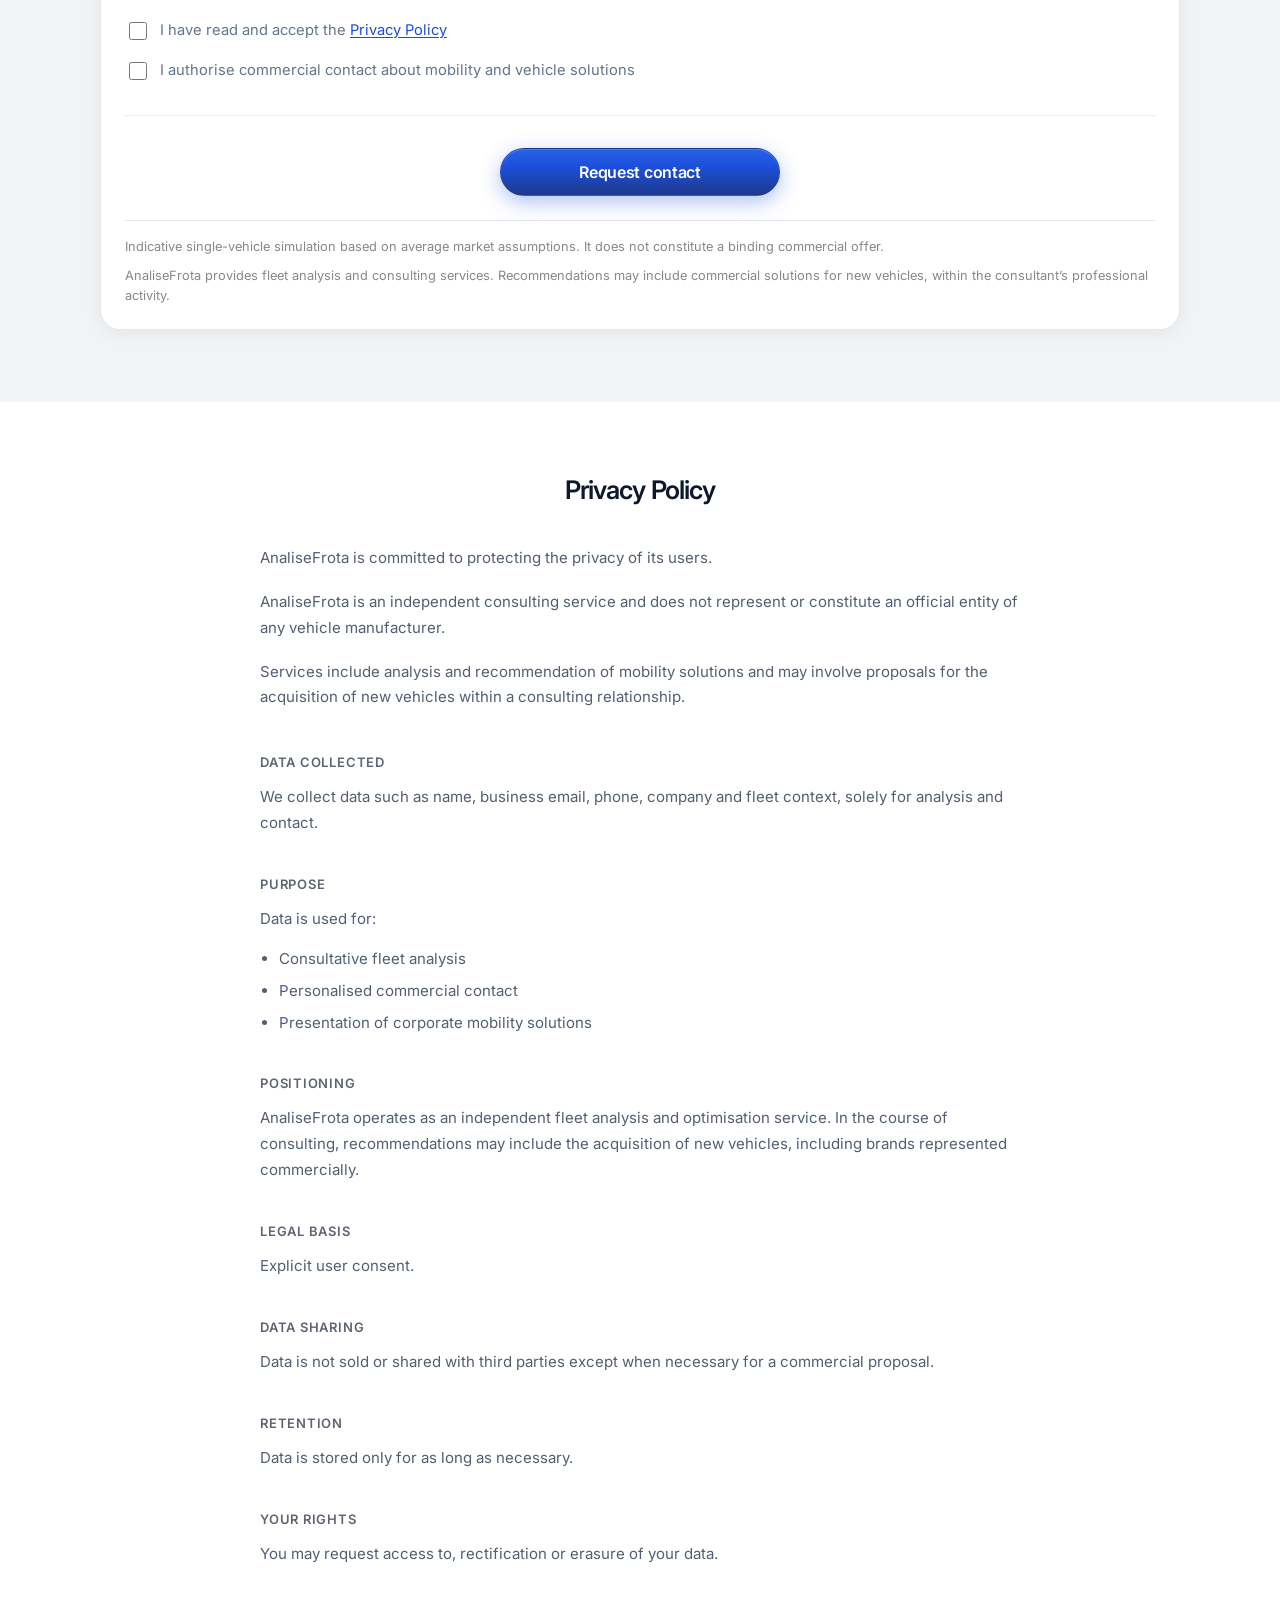
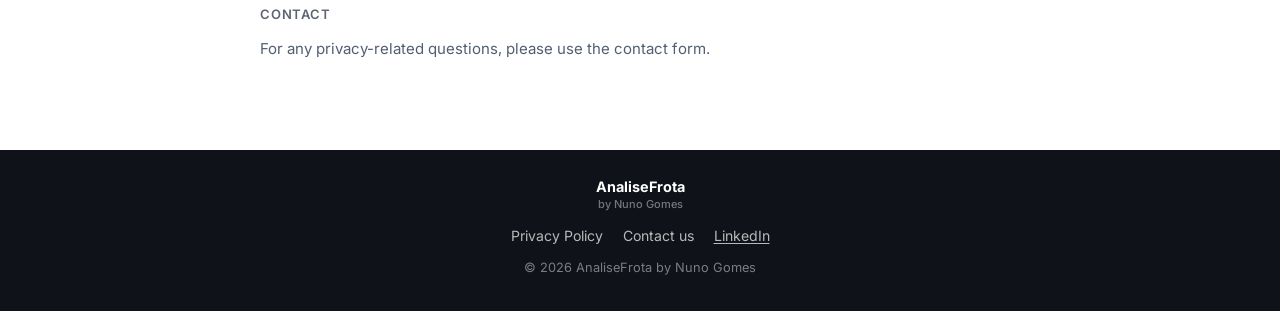
==== commit ee4733b7: "refactor: complete phase 1-3 (structure, consistency, premium polish) - Fixed mobile navigation (add" ====
--- a/en/index.html
+++ b/en/index.html
@@ -3,7 +3,7 @@
 <head>
   <meta charset="UTF-8" />
   <meta name="viewport" content="width=device-width, initial-scale=1.0" />
-  <title>Fleet Analysis &amp; Cost Reduction | AnaliseFrota — Business Vehicle Fleet Management</title>
+  <title>Fleet Analysis for Businesses | Reduce Total Cost (TCO) | AnaliseFrota</title>
   <meta name="robots" content="index,follow" />
   <link rel="canonical" href="https://analisefrota.pt/en/" />
   <link rel="alternate" hreflang="pt-PT" href="https://analisefrota.pt/" />
@@ -11,10 +11,10 @@
   <link rel="alternate" hreflang="x-default" href="https://analisefrota.pt/" />
   <meta
     name="description"
-    content="Fleet analysis, fleet cost reduction, and fleet optimization for business vehicle management. Improve efficiency, lower total cost of ownership (TCO), and align mobility with tax and operational reality."
+    content="Fleet analysis for businesses focused on total cost (TCO), taxation and operations. Make mobility decisions with real data and clear financial impact."
   />
-  <meta property="og:title" content="Fleet Analysis &amp; Cost Reduction | AnaliseFrota — Business Vehicle Fleet Management" />
-  <meta property="og:description" content="Fleet analysis, fleet cost reduction, and fleet optimization for business vehicle management. Improve efficiency, lower total cost of ownership (TCO), and align mobility with tax and operational reality." />
+  <meta property="og:title" content="Fleet Analysis for Businesses | Reduce Total Cost (TCO) | AnaliseFrota" />
+  <meta property="og:description" content="Fleet analysis for businesses focused on total cost (TCO), taxation and operations. Make mobility decisions with real data and clear financial impact." />
   <meta property="og:type" content="website" />
   <meta property="og:url" content="https://analisefrota.pt/en/" />
   <meta property="og:image" content="https://analisefrota.pt/assets/hero-bg.jpg" />
@@ -23,8 +23,8 @@
   <meta property="og:locale" content="en_GB" />
   <meta property="og:locale:alternate" content="pt_PT" />
   <meta name="twitter:card" content="summary_large_image" />
-  <meta name="twitter:title" content="Fleet Analysis &amp; Cost Reduction | AnaliseFrota — Business Vehicle Fleet Management" />
-  <meta name="twitter:description" content="Fleet analysis, fleet cost reduction, and fleet optimization for business vehicle management. Lower TCO and align mobility with your operations." />
+  <meta name="twitter:title" content="Fleet Analysis for Businesses | Reduce Total Cost (TCO) | AnaliseFrota" />
+  <meta name="twitter:description" content="Fleet analysis for businesses focused on total cost (TCO), taxation and operations. Make mobility decisions with real data and clear financial impact." />
   <meta name="twitter:image" content="https://analisefrota.pt/assets/hero-bg.jpg" />
   <meta name="twitter:image:alt" content="Corporate fleet and AnaliseFrota — fleet analysis, cost reduction, and TCO consulting" />
   <link rel="preconnect" href="https://fonts.googleapis.com">
@@ -50,8 +50,8 @@
         "@id": "https://analisefrota.pt/en/#website",
         "name": "AnaliseFrota by Nuno Gomes",
         "url": "https://analisefrota.pt/en/",
-        "description": "Fleet analysis, fleet cost reduction, fleet optimization, and business vehicle management with a TCO-led approach.",
-        "inLanguage": "en",
+        "description": "Fleet analysis for businesses focused on total cost (TCO), taxation and operations.",
+        "inLanguage": "en-GB",
         "publisher": { "@id": "https://analisefrota.pt/#organization" }
       }
     ]
@@ -70,7 +70,7 @@
           </span>
         </a>
 
-        <nav class="main-nav" aria-label="Main navigation">
+        <nav id="primary-nav" class="main-nav" aria-label="Main navigation">
           <a href="/en/">Home</a>
           <a href="/en/#simulador">Fleet analysis</a>
           <a href="/en/reduce-fleet-costs.html">Reduce costs</a>
@@ -78,6 +78,17 @@
         </nav>
 
         <div class="header-actions">
+          <button
+            class="nav-toggle"
+            type="button"
+            aria-expanded="false"
+            aria-controls="primary-nav"
+            aria-label="Open main menu"
+          >
+            <span></span>
+            <span></span>
+            <span></span>
+          </button>
           <div class="lang-toggle" role="navigation" aria-label="Language">
             <a href="/" class="lang-btn" hreflang="pt-PT" lang="pt-PT">PT</a>
             <span class="lang-sep" aria-hidden="true">|</span>
@@ -98,22 +109,22 @@
         <div class="hero-grid">
           <div class="hero-copy">
             <div class="eyebrow">Strategic analysis for businesses</div>
-            <h1>Find out how much your company may be losing on fleet costs</h1>
+            <h1 class="hero-title">See where your company can reduce<br>total fleet cost</h1>
             <p>
-              Free simulation in 2 minutes based on real market cost assumptions.
+              A 2-minute simulation built on real-world cost assumptions.
             </p>
 
             <p class="hero-positioning">
-              Automotive fleet consultant with experience in the premium segment and corporate mobility solutions.
+              Consultative reading for mobility decisions with measurable financial impact.
             </p>
 
             <div class="hero-actions">
-              <a href="/en/#simulador" class="btn btn-primary">Calculate savings</a>
+              <a href="/en/#simulador" class="btn btn-primary">Simulate total cost</a>
             </div>
             <ul class="hero-positioning" aria-label="Simulation advantages">
-              <li>No commitment</li>
-              <li>Instant results</li>
-              <li>Based on real market data</li>
+              <li>No commercial commitment</li>
+              <li>Immediate readout</li>
+              <li>Based on real assumptions</li>
             </ul>
           </div>
 
@@ -122,7 +133,7 @@
               <div class="hero-panel-label">Consultative focus</div>
               <div class="hero-panel-value">TCO · Taxation · Acquisition</div>
               <p>
-                A framework for companies that want to assess real cost, operational efficiency and mobility decisions with clarity.
+                A framework for companies that need clear decisions across cost, operations and taxation.
               </p>
             </div>
           </div>
@@ -134,9 +145,9 @@
         <div class="container">
           <div class="section-lead-inner container-narrow text-center">
             <p class="section-lead-text">
-              Find out how much you could save on your fleet using real market assumptions.
+              Identify where total cost can be reduced with an objective fleet readout.
             </p>
-            <a href="/en/reduce-fleet-costs.html" class="btn btn-primary btn-lead-cta">View the fleet cost reduction guide</a>
+            <a href="/en/reduce-fleet-costs.html" class="btn btn-primary btn-lead-cta">Read the strategic cost guide</a>
           </div>
         </div>
       </section>
@@ -146,15 +157,15 @@
           <div class="editorial-surface editorial-surface--bridge">
             <div class="editorial-bridge-inner">
               <div class="section-kicker text-center">Business diagnosis</div>
-              <h2 class="text-center editorial-title">Optimise fleet costs without compromising efficiency and brand image.</h2>
+              <h2 class="text-center editorial-title">Reduce fleet cost<br>without compromising operations and brand image.</h2>
               <div class="prose-editorial-lead">
                 <p>
-                  Discover cost-saving opportunities and operational improvements for your company in minutes, with a serious, decision-oriented approach.
+                  Identify savings and operational gains with a clear, decision-oriented approach.
                 </p>
               </div>
               <p class="editorial-support-line">
-                If you are using the simulator to prepare decisions, also read the guide on
-                <a href="/en/reduce-fleet-costs.html">reducing fleet costs</a> with a practical, results-driven approach.
+                If you are preparing decisions with the simulator, read the guide on
+                <a href="/en/reduce-fleet-costs.html">reducing fleet costs</a> with a practical method and measurable focus.
               </p>
             </div>
           </div>
@@ -164,19 +175,19 @@
       <section class="section section--surface section--why-sim" aria-labelledby="why-sim-heading">
         <div class="why-sim-frame">
           <div class="why-card">
-            <h2 id="why-sim-heading" class="why-card-title">Why use this simulator?</h2>
+            <h2 id="why-sim-heading" class="why-card-title">Why use this simulator</h2>
             <div class="why-grid" role="list" aria-label="Simulator benefits">
               <div class="why-item" role="listitem">
                 <span class="why-number">1</span>
-                <p class="why-text">Hidden costs surfaced</p>
+                <p class="why-text">Hidden costs identified</p>
               </div>
               <div class="why-item" role="listitem">
                 <span class="why-number">2</span>
-                <p class="why-text">Real comparison across models</p>
+                <p class="why-text">Objective model comparison</p>
               </div>
               <div class="why-item" role="listitem">
                 <span class="why-number">3</span>
-                <p class="why-text">Decisions grounded in concrete data</p>
+                <p class="why-text">Decisions grounded in data</p>
               </div>
             </div>
           </div>
@@ -475,7 +486,7 @@
         <div class="container benefits-wrap">
           <div class="section-head-center container-narrow">
             <div class="section-kicker">Added value</div>
-            <h2>Financial and operational approach</h2>
+            <h2>Financial and operational discipline</h2>
           </div>
 
           <div class="benefits-list">
@@ -498,8 +509,8 @@
             <div class="benefit-item">
               <span class="benefit-icon"></span>
               <div>
-                <h3>Optimised strategies for decisive action</h3>
-                <p>A foundation for qualified conversations and evidence-based recommendations.</p>
+                <h3>Clear priorities for action</h3>
+                <p>A solid base for negotiation and recommendations with budget impact.</p>
               </div>
             </div>
           </div>
@@ -514,8 +525,8 @@
         <div class="container">
         <div class="closing-cta-wrap">
           <div class="section-kicker section-kicker-light">Strategic consultation</div>
-          <h2>More than price, what matters is total cost.</h2>
-          <a href="/en/#contacto" class="btn btn-primary btn-large">Book a tailored consultation</a>
+          <h2>More than price,<br>total cost is what matters.</h2>
+          <a href="/en/#contacto" class="btn btn-primary btn-large">Request a tailored analysis</a>
         </div>
         </div>
       </section>
@@ -524,10 +535,10 @@
         <div class="container contact-wrap">
           <h2>Contact us</h2>
           <p class="contact-intro">
-            Tell us about your company context and receive a tailored analysis of fleet costs and efficiency.
+            Share your company context and receive a consultative readout of fleet cost and efficiency.
           </p>
 
-          <form class="contact-form" id="leadForm" action="#" method="post" novalidate>
+          <form class="contact-form" id="leadForm" action="https://formspree.io/f/xrereard" method="POST" novalidate>
             <div class="contact-grid">
               <div class="field">
                 <label for="leadName">Name</label>
@@ -582,7 +593,7 @@
               </label>
               <label class="consent-check">
                 <input type="checkbox" name="consentCommercial" required />
-                <span>I authorise contact for commercial purposes related to mobility solutions and vehicles</span>
+                <span>I authorise commercial contact about mobility and vehicle solutions</span>
               </label>
             </div>
 
@@ -592,7 +603,7 @@
 
             <div class="contact-disclaimers">
               <p class="contact-disclaimer">
-                Indicative simulation for a single vehicle, based on average market assumptions. It does not constitute a binding commercial offer.
+                Indicative single-vehicle simulation based on average market assumptions. It does not constitute a binding commercial offer.
               </p>
               <p class="contact-consulting-note">
                 AnaliseFrota provides fleet analysis and consulting services. Recommendations may include commercial solutions for new vehicles, within the consultant’s professional activity.
--- a/styles.css
+++ b/styles.css
@@ -39,6 +39,11 @@
   --h2-weight: 600;
   --body: 1.0625rem;
   --body-lh: 1.7;
+  --content-narrow: 46rem;
+  --content-medium: 68rem;
+  --hero-copy-max: 38rem;
+  --hero-panel-max: 340px;
+  --hero-grid-gap: clamp(20px, 3.2vw, 40px);
 }
 
 *,
@@ -86,7 +91,7 @@
 }
 
 .page-shell--guide .container {
-  max-width: 1100px;
+  max-width: var(--container);
   padding-left: 20px;
   padding-right: 20px;
 }
@@ -291,9 +296,19 @@
   color: #334155;
 }
 
+.section-label {
+  display: inline-block;
+  margin: 0 0 10px;
+  font-size: 0.78rem;
+  font-weight: 600;
+  letter-spacing: 0.06em;
+  text-transform: uppercase;
+  color: #334155;
+}
+
 .card-grid {
   display: grid;
-  gap: 16px;
+  gap: var(--s-3);
   grid-template-columns: 1fr;
 }
 
@@ -371,6 +386,26 @@
   align-items: center;
   justify-self: end;
   gap: 12px;
+}
+
+.nav-toggle {
+  display: none;
+  width: 42px;
+  height: 42px;
+  padding: 9px 8px;
+  border: 1px solid rgba(15, 23, 42, 0.14);
+  border-radius: 10px;
+  background: rgba(255, 255, 255, 0.72);
+  cursor: pointer;
+}
+
+.nav-toggle span {
+  display: block;
+  width: 100%;
+  height: 2px;
+  margin: 4px 0;
+  background: #0f172a;
+  border-radius: 999px;
 }
 
 .lang-toggle {
@@ -438,17 +473,29 @@
   transform: translateY(0);
 }
 
-.btn-primary {
+.btn-primary,
+.cta-primary {
   padding: 12px 24px;
+  min-height: 48px;
+  border-radius: 999px;
+  display: inline-flex;
+  align-items: center;
+  justify-content: center;
+  font-size: 0.97rem;
+  font-weight: 600;
+  letter-spacing: -0.02em;
   color: #fff;
   background: linear-gradient(180deg, #2563eb 0%, #1d4ed8 40%, #1e3a8a 100%);
   box-shadow:
     0 1px 0 rgba(255, 255, 255, 0.16) inset,
     0 6px 20px rgba(29, 78, 216, 0.35);
   border: 1px solid rgba(15, 23, 42, 0.08);
-}
-
-.btn-primary:hover {
+  text-decoration: none;
+}
+
+.btn-primary:hover,
+.cta-primary:hover {
+  transform: translateY(-1px);
   background: linear-gradient(180deg, #1d4ed8 0%, #1d4ed8 35%, #1e40af 100%);
   box-shadow:
     0 1px 0 rgba(255, 255, 255, 0.12) inset,
@@ -481,30 +528,6 @@
   background: #fff;
   border-color: #94a3b8;
   box-shadow: 0 1px 0 rgba(255, 255, 255, 1) inset, 0 4px 14px rgba(15, 23, 42, 0.06);
-}
-
-.cta-primary {
-  display: inline-block;
-  background: linear-gradient(142deg, #2f6df3 0%, #2459d8 54%, #1f46b5 100%);
-  padding: 14px 24px;
-  border-radius: 999px;
-  color: #ffffff;
-  font-weight: 600;
-  letter-spacing: -0.01em;
-  text-decoration: none;
-  border: 1px solid rgba(148, 197, 255, 0.22);
-  box-shadow:
-    0 1px 0 rgba(255, 255, 255, 0.18) inset,
-    0 10px 24px rgba(37, 99, 235, 0.28);
-  transition: transform 0.2s ease, box-shadow 0.2s ease, filter 0.2s ease;
-}
-
-.cta-primary:hover {
-  transform: translateY(-1px);
-  filter: saturate(1.04);
-  box-shadow:
-    0 1px 0 rgba(255, 255, 255, 0.16) inset,
-    0 14px 30px rgba(37, 99, 235, 0.34);
 }
 
 .cta-primary:focus-visible {
@@ -664,46 +687,58 @@
   color: rgba(255, 255, 255, 0.8);
 }
 
-/* === Homepage hero: high-conversion premium === */
-.homepage-hero.section--hero {
-  padding: 96px 0 82px;
-}
-
-.homepage-hero.section--hero .container {
-  padding-top: clamp(26px, 3.8vw, 36px);
-  padding-bottom: clamp(26px, 3.6vw, 34px);
-}
-
-.homepage-hero .hero-grid {
+/* === Hero system (shared homepage + guide pages) === */
+.homepage-hero.section--hero,
+.guide-page-hero.section--hero {
+  min-height: max(400px, 62svh);
+  padding: 84px 0 40px;
+}
+
+.homepage-hero.section--hero .container,
+.guide-page-hero.section--hero .container {
+  align-items: flex-start;
+  padding-top: clamp(52px, 7vw, 72px);
+  padding-bottom: clamp(18px, 2.8vw, 28px);
+}
+
+.homepage-hero .hero-grid,
+.guide-page-hero .hero-grid {
   grid-template-columns: minmax(0, 1fr) minmax(260px, 320px);
   align-items: center;
-  gap: clamp(20px, 3.2vw, 40px);
-  transform: translateY(-24px);
-}
-
-.homepage-hero .hero-copy {
-  max-width: 38rem;
-}
-
-.homepage-hero .eyebrow {
+  gap: var(--hero-grid-gap);
+}
+
+.homepage-hero .hero-copy,
+.guide-page-hero .hero-copy {
+  max-width: var(--hero-copy-max);
+}
+
+.homepage-hero .eyebrow,
+.guide-page-hero .eyebrow {
   margin-bottom: 14px;
   letter-spacing: 0.11em;
   color: #e2e8f0;
 }
 
-.homepage-hero .hero-copy h1 {
+.homepage-hero .hero-copy h1,
+.guide-page-hero .hero-copy h1 {
   margin: 0 0 16px;
   font-size: clamp(2.05rem, 3.4vw, 2.5rem);
   line-height: 1.14;
   letter-spacing: -0.038em;
   color: #ffffff;
-  max-width: 15ch;
+  max-width: 18ch;
   text-wrap: balance;
   text-shadow: 0 2px 16px rgba(2, 8, 20, 0.24);
-  margin-top: 0;
-}
-
-.homepage-hero .hero-copy > p:not(.hero-positioning) {
+}
+
+.hero-title {
+  max-width: 700px;
+  line-height: 1.1;
+}
+
+.homepage-hero .hero-copy > p:not(.hero-positioning),
+.guide-page-hero .guide-hero-lead {
   margin: 0 0 18px;
   font-size: 1.03rem;
   line-height: 1.66;
@@ -712,7 +747,8 @@
   max-width: 39ch;
 }
 
-.homepage-hero .hero-copy .hero-positioning {
+.homepage-hero .hero-copy > p.hero-positioning,
+.guide-page-hero .guide-hero-support {
   margin: 0;
   font-size: 0.92rem;
   line-height: 1.58;
@@ -720,22 +756,9 @@
   max-width: 37ch;
 }
 
-.homepage-hero .hero-actions {
+.homepage-hero .hero-actions,
+.guide-page-hero .hero-actions {
   margin: 22px 0 16px;
-}
-
-.homepage-hero .hero-actions .btn-primary {
-  background: linear-gradient(142deg, #2f6df3 0%, #2459d8 54%, #1f46b5 100%);
-  border: 1px solid rgba(148, 197, 255, 0.22);
-  box-shadow:
-    0 1px 0 rgba(255, 255, 255, 0.18) inset,
-    0 10px 24px rgba(37, 99, 235, 0.28);
-}
-
-.homepage-hero .hero-actions .btn-primary:hover {
-  box-shadow:
-    0 1px 0 rgba(255, 255, 255, 0.16) inset,
-    0 14px 30px rgba(37, 99, 235, 0.34);
 }
 
 .homepage-hero .hero-copy .hero-positioning:last-child li {
@@ -749,65 +772,108 @@
   color: #7dd3fc;
 }
 
-.homepage-hero .hero-panel {
-  max-width: 320px;
-  background: linear-gradient(180deg, rgba(255, 255, 255, 0.16), rgba(255, 255, 255, 0.08));
-  border: 1px solid rgba(255, 255, 255, 0.2);
-  box-shadow: 0 10px 28px rgba(0, 0, 0, 0.2);
-  backdrop-filter: blur(12px);
+.homepage-hero .hero-panel,
+.guide-page-hero .hero-panel {
+  width: clamp(280px, 28vw, var(--hero-panel-max));
+  max-width: 100%;
+  padding: clamp(18px, 2.2vw, 24px);
 }
 
 .homepage-hero .hero-panel-label,
 .homepage-hero .hero-panel-value,
-.homepage-hero .hero-panel p {
+.homepage-hero .hero-panel p,
+.guide-page-hero .hero-panel-label,
+.guide-page-hero .hero-panel-value,
+.guide-page-hero .hero-panel p {
   color: #e2e8f0;
 }
 
+.homepage-hero .hero-panel-label,
+.guide-page-hero .hero-panel-label {
+  font-size: 0.72rem;
+  letter-spacing: 0.095em;
+  line-height: 1.35;
+}
+
+.homepage-hero .hero-panel-value,
+.guide-page-hero .hero-panel-value {
+  margin: 10px 0 10px;
+  font-size: 1rem;
+  line-height: 1.3;
+  letter-spacing: -0.015em;
+  text-wrap: balance;
+}
+
+.homepage-hero .hero-panel p,
+.guide-page-hero .hero-panel p {
+  margin: 0;
+  max-width: 30ch;
+  font-size: 0.91rem;
+  line-height: 1.58;
+  letter-spacing: -0.004em;
+}
+
 @media (max-width: 768px) {
-  .homepage-hero.section--hero {
-    padding: 78px 0 60px;
-  }
-
-  .homepage-hero .hero-grid {
+  .homepage-hero.section--hero,
+  .guide-page-hero.section--hero {
+    min-height: max(390px, 58svh);
+    padding: 72px 0 40px;
+  }
+
+  .homepage-hero.section--hero .container,
+  .guide-page-hero.section--hero .container {
+    padding-top: clamp(50px, 10vw, 62px);
+    padding-bottom: 20px;
+  }
+
+  .homepage-hero .hero-grid,
+  .guide-page-hero .hero-grid {
     grid-template-columns: 1fr;
     gap: 24px;
-    transform: translateY(-12px);
-  }
-
-  .homepage-hero .hero-copy h1 {
+  }
+
+  .homepage-hero .hero-copy h1,
+  .guide-page-hero .hero-copy h1 {
     font-size: clamp(1.65rem, 8vw, 1.95rem);
     max-width: 17ch;
   }
 
-  .homepage-hero .hero-copy > p:not(.hero-positioning) {
+  .homepage-hero .hero-copy > p:not(.hero-positioning),
+  .guide-page-hero .guide-hero-lead {
     font-size: 0.97rem;
     line-height: 1.62;
     margin-bottom: 16px;
   }
 
-  .homepage-hero .hero-actions .btn-primary {
-    min-height: 46px;
-    padding-left: 22px;
-    padding-right: 22px;
-  }
-
-  .homepage-hero .hero-copy .hero-positioning:last-child {
+  .homepage-hero .hero-copy .hero-positioning:last-child,
+  .guide-page-hero .guide-hero-support {
     margin-top: 2px;
     font-size: 0.86rem;
   }
 
-  .homepage-hero .hero-panel {
+  .homepage-hero .hero-panel,
+  .guide-page-hero .hero-panel {
     max-width: 100%;
+  }
+}
+
+@media (max-width: 1024px) and (min-width: 769px) {
+  .homepage-hero.section--hero,
+  .guide-page-hero.section--hero {
+    min-height: max(395px, 60svh);
+    padding-bottom: 40px;
+  }
+
+  .homepage-hero.section--hero .container,
+  .guide-page-hero.section--hero .container {
+    padding-top: clamp(50px, 6.6vw, 66px);
+    padding-bottom: 22px;
   }
 }
 
 /* === Guide pages: editorial layout (reduce fleet costs / PT mirror) === */
 .page-shell {
   width: 100%;
-}
-
-.container--guide {
-  max-width: 1120px;
 }
 
 .guide-band--intro.section {
@@ -823,7 +889,7 @@
 
 .content-narrow {
   width: 100%;
-  max-width: 48rem;
+  max-width: var(--content-narrow);
   margin-left: auto;
   margin-right: auto;
 }
@@ -837,16 +903,6 @@
 
 .section-intro-wrap {
   margin: 0 auto;
-}
-
-.section-label {
-  display: inline-block;
-  margin: 0 0 10px;
-  font-size: 0.78rem;
-  font-weight: 600;
-  letter-spacing: 0.06em;
-  text-transform: uppercase;
-  color: #334155;
 }
 
 .section-label.section-eyebrow {
@@ -939,10 +995,11 @@
 
 .card {
   background: #ffffff;
-  border: 1px solid rgba(15, 23, 42, 0.06);
-  border-radius: 16px;
-  padding: 20px;
+  border: 1px solid rgba(15, 23, 42, 0.08);
+  border-radius: var(--radius-lg);
+  padding: 22px;
   box-shadow: 0 8px 30px rgba(0, 0, 0, 0.04);
+  height: 100%;
 }
 
 .card h3 {
@@ -1101,20 +1158,6 @@
   padding-bottom: clamp(72px, 10vw, 104px);
 }
 
-.guide-page-hero .hero-grid {
-  grid-template-columns: minmax(0, 1fr) minmax(260px, 320px);
-  align-items: stretch;
-}
-
-.guide-page-hero .hero-copy {
-  max-width: 38rem;
-}
-
-.guide-page-hero .hero-panel {
-  max-width: 320px;
-  align-self: stretch;
-}
-
 /* === Reduce-costs page: unified premium system === */
 .page-reduce-costs .section-soft {
   background: #f4f6f8;
@@ -1124,26 +1167,16 @@
   background: #ffffff;
 }
 
-.page-reduce-costs .page-shell--guide .container {
-  max-width: 1100px;
-}
-
 .page-reduce-costs .guide-page-hero.section--hero {
-  min-height: max(460px, 68svh);
-  padding: 0;
-}
-
-.page-reduce-costs .guide-page-hero.section--hero .container {
-  padding-top: clamp(28px, 4vw, 42px);
-  padding-bottom: clamp(24px, 3.6vw, 36px);
+  min-height: max(400px, 62svh);
 }
 
 .page-reduce-costs .content-narrow {
-  max-width: 46rem;
+  max-width: var(--content-narrow);
 }
 
 .page-reduce-costs .content-medium {
-  max-width: 68rem;
+  max-width: var(--content-medium);
   margin-left: auto;
   margin-right: auto;
 }
@@ -1159,16 +1192,6 @@
 .page-reduce-costs .section-header--center .section-subtitle {
   margin-left: auto;
   margin-right: auto;
-}
-
-.page-reduce-costs .section-eyebrow {
-  display: inline-block;
-  margin: 0 0 12px;
-  font-size: 0.75rem;
-  font-weight: 600;
-  letter-spacing: 0.08em;
-  text-transform: uppercase;
-  color: #475569;
 }
 
 .page-reduce-costs .section-title {
@@ -1183,25 +1206,9 @@
   color: #64748b;
 }
 
-.page-reduce-costs .card-grid {
-  display: grid;
-  grid-template-columns: 1fr;
-  gap: 16px;
-}
-
 .page-reduce-costs .card-grid--3,
 .page-reduce-costs .card-grid--4 {
   grid-template-columns: 1fr;
-}
-
-.page-reduce-costs .info-card,
-.page-reduce-costs .card {
-  height: 100%;
-  border-radius: 16px;
-  padding: 22px;
-  border: 1px solid rgba(15, 23, 42, 0.08);
-  box-shadow: 0 8px 30px rgba(0, 0, 0, 0.04);
-  background: #fff;
 }
 
 .page-reduce-costs .value-list {
@@ -1228,26 +1235,8 @@
   max-width: 46rem;
 }
 
-.page-reduce-costs .guide-page-hero .hero-grid {
-  grid-template-columns: minmax(0, 1fr) minmax(260px, 320px);
-  align-items: center;
-  transform: translateY(-14px);
-}
-
-.page-reduce-costs .guide-page-hero .hero-copy {
-  max-width: 39rem;
-}
-
-.page-reduce-costs .guide-page-hero .hero-actions {
-  margin-top: 6px;
-}
-
 .page-reduce-costs .guide-page-hero .cta-primary {
   min-height: 48px;
-}
-
-.page-reduce-costs .glass-panel.hero-panel {
-  max-width: 320px;
 }
 
 .page-reduce-costs .guide-authority.section {
@@ -1408,14 +1397,6 @@
 
 .guide-intro-text a:hover {
   color: var(--accent-hover);
-}
-
-.guide-page-hero .guide-hero-support {
-  margin: 0 0 var(--s-3);
-  max-width: 31rem;
-  font-size: 0.9375rem;
-  line-height: 1.62;
-  color: rgba(255, 255, 255, 0.78);
 }
 
 .article-list {
@@ -1484,16 +1465,6 @@
 
   .page-reduce-costs .section-subtitle {
     font-size: 0.96rem;
-  }
-
-  .page-reduce-costs .guide-page-hero .hero-grid {
-    grid-template-columns: 1fr;
-    gap: 24px;
-    transform: translateY(-4px);
-  }
-
-  .page-reduce-costs .glass-panel.hero-panel {
-    max-width: 100%;
   }
 }
 
@@ -2803,8 +2774,42 @@
     font-size: 0.92rem;
   }
 
+  .nav-toggle {
+    display: inline-flex;
+    flex-direction: column;
+    justify-content: center;
+    align-items: stretch;
+    flex-shrink: 0;
+  }
+
   .main-nav {
     display: none;
+    position: absolute;
+    top: calc(100% + 8px);
+    left: 20px;
+    right: 20px;
+    padding: 14px;
+    border-radius: 14px;
+    background: rgba(255, 255, 255, 0.98);
+    border: 1px solid rgba(15, 23, 42, 0.08);
+    box-shadow: 0 10px 30px rgba(15, 23, 42, 0.12);
+    flex-direction: column;
+    gap: 10px;
+    z-index: 1001;
+  }
+
+  .site-header.is-menu-open .main-nav {
+    display: flex;
+  }
+
+  .main-nav a {
+    display: block;
+    padding: 10px 8px;
+    border-radius: 8px;
+  }
+
+  .main-nav a:hover {
+    background: rgba(15, 23, 42, 0.05);
   }
 
   .header-actions {
@@ -2848,24 +2853,6 @@
 
   .hero-copy > p:not(.hero-positioning) {
     font-size: clamp(1rem, 3.8vw, 1.125rem);
-  }
-
-  .homepage-hero.section--hero {
-    padding: 80px 0 60px;
-  }
-
-  .homepage-hero h1 {
-    font-size: 26px;
-    max-width: 18ch;
-  }
-
-  .homepage-hero .hero-subtitle {
-    font-size: 15px;
-    max-width: 34ch;
-  }
-
-  .homepage-hero .container.hero-content {
-    max-width: 100%;
   }
 
   .hero-actions .btn-primary {
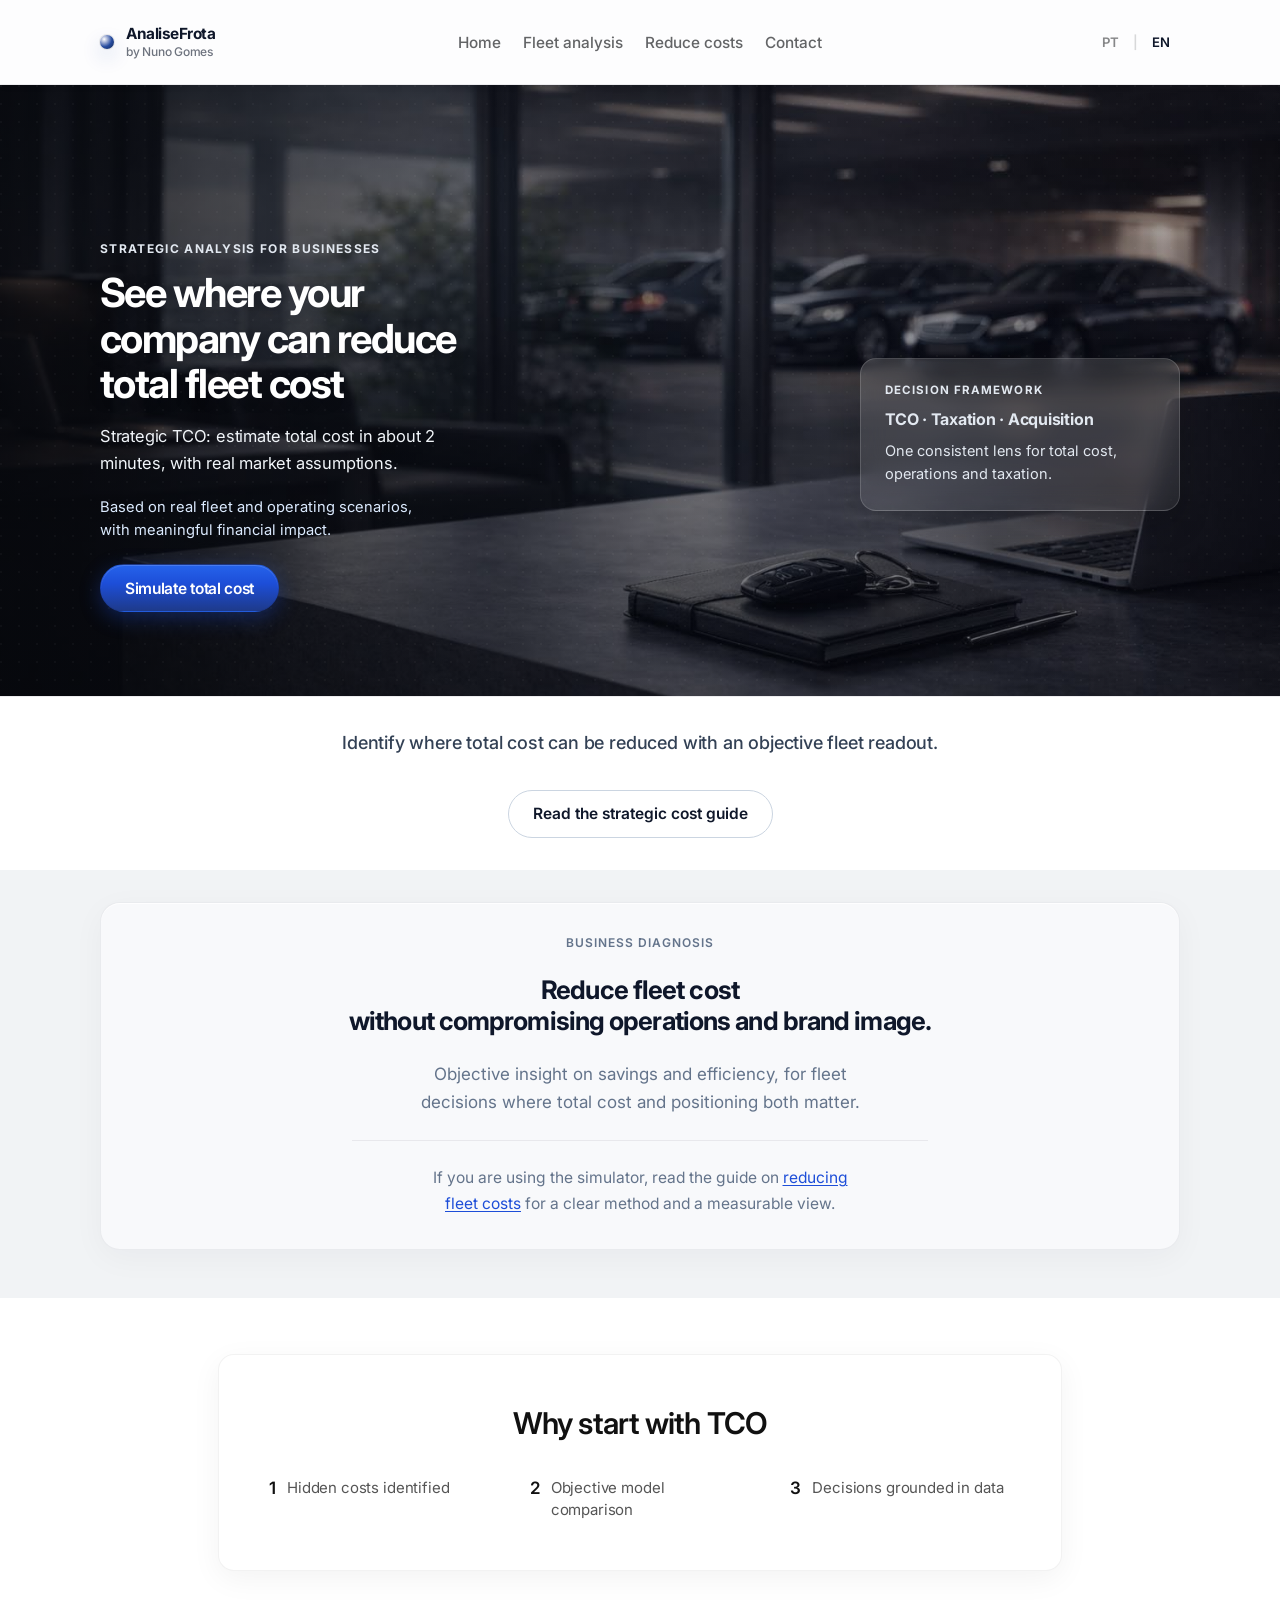
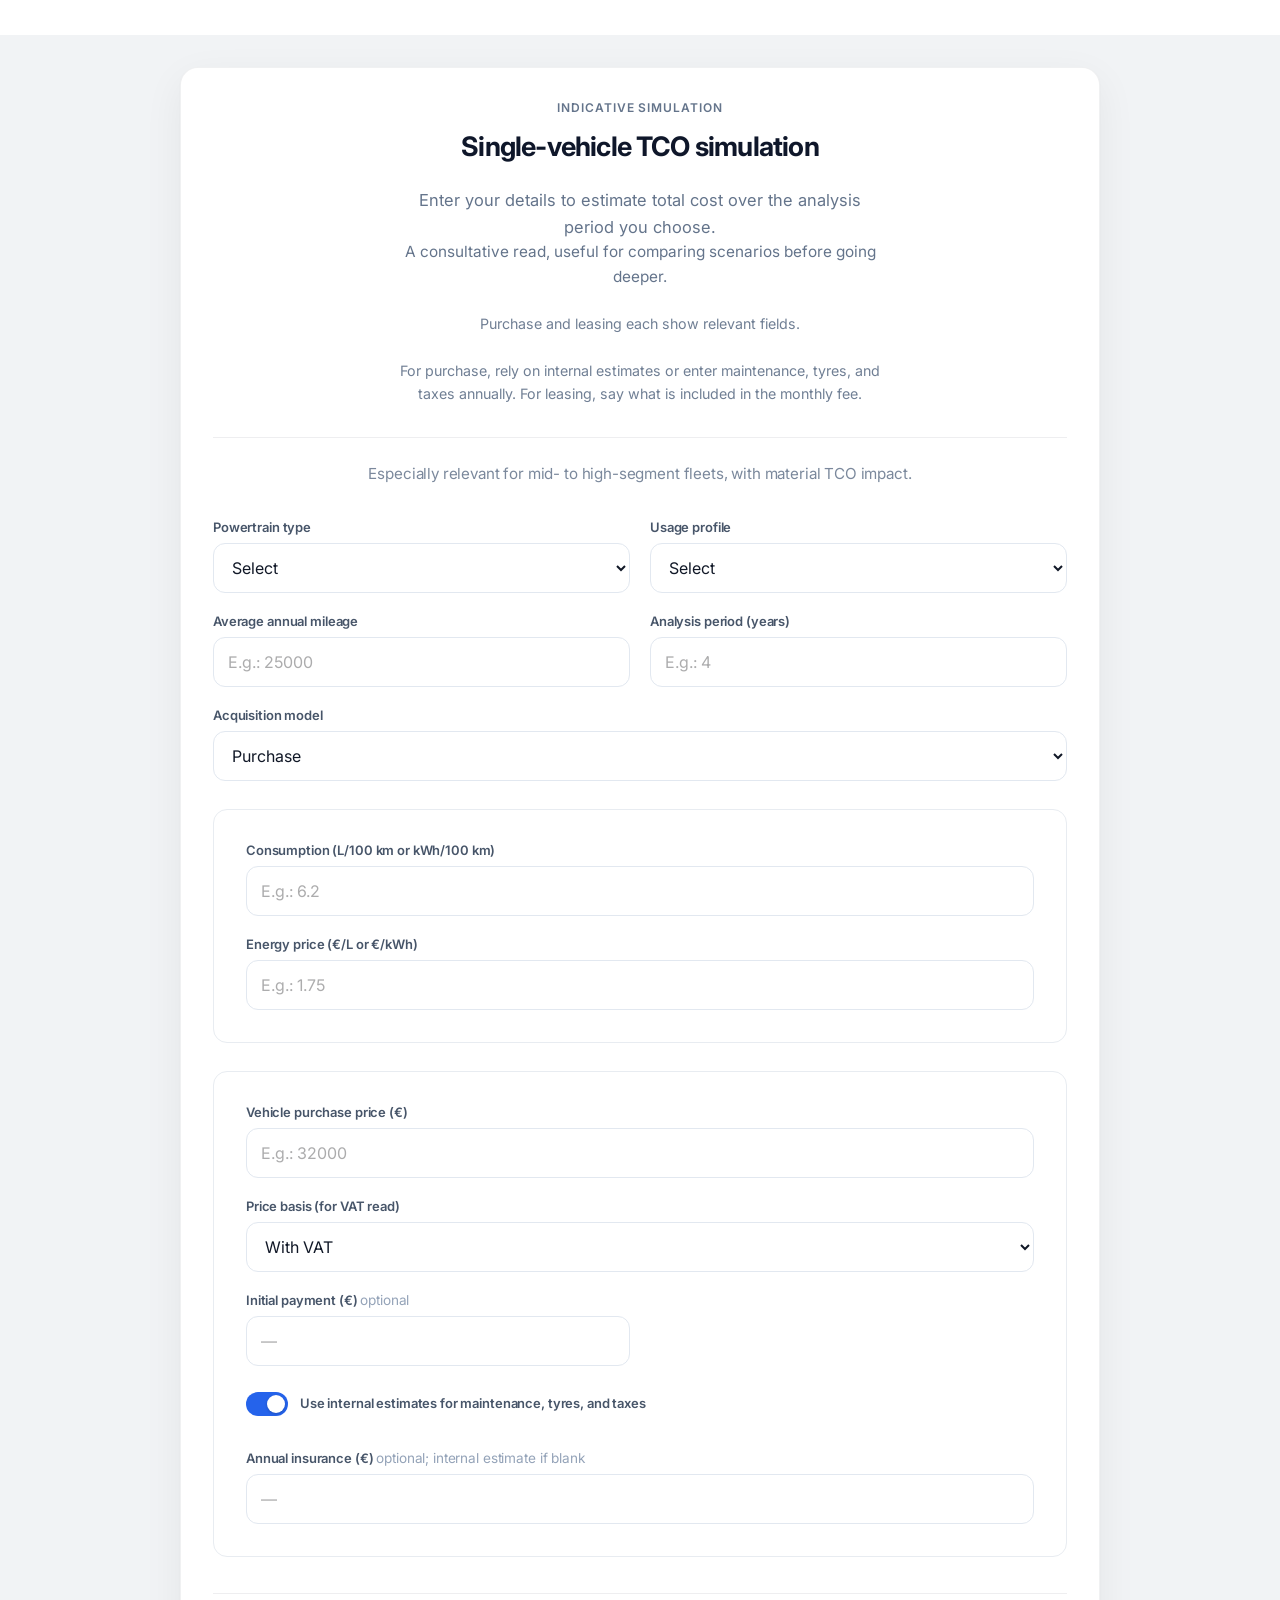
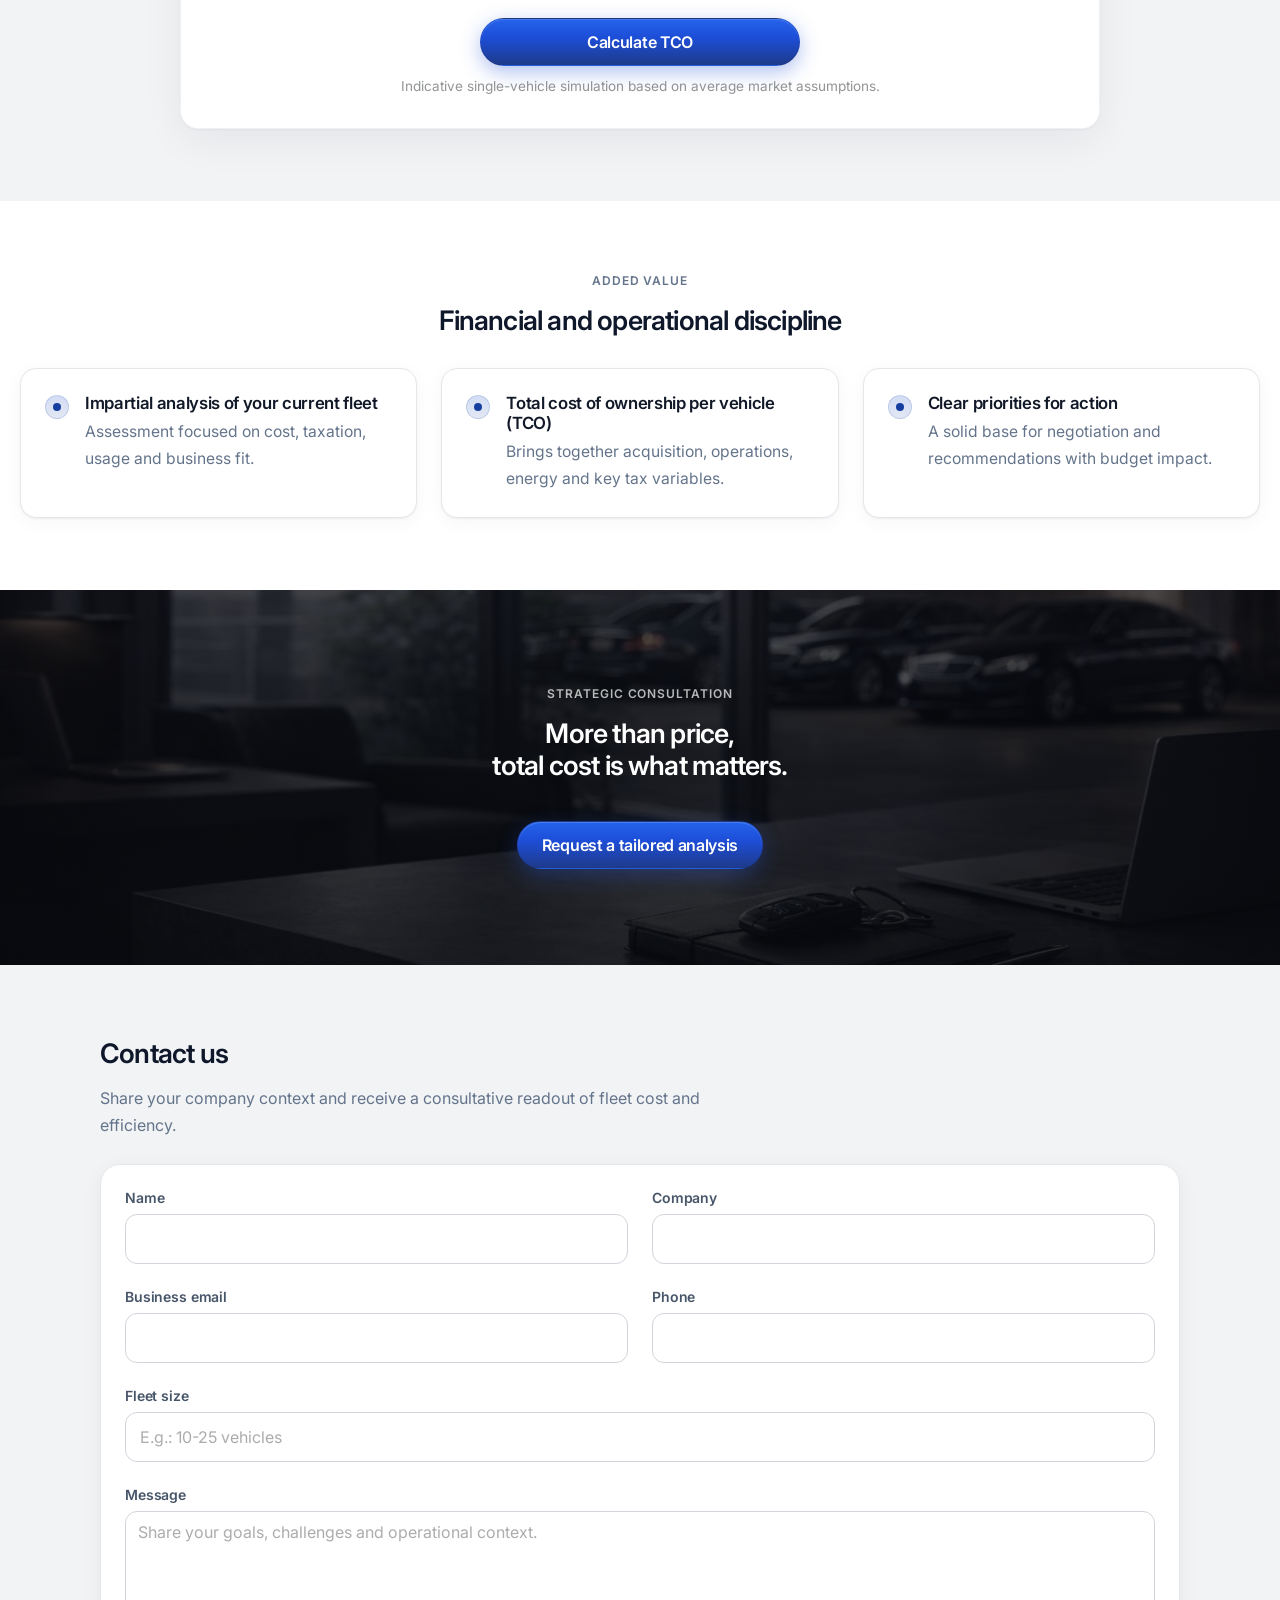
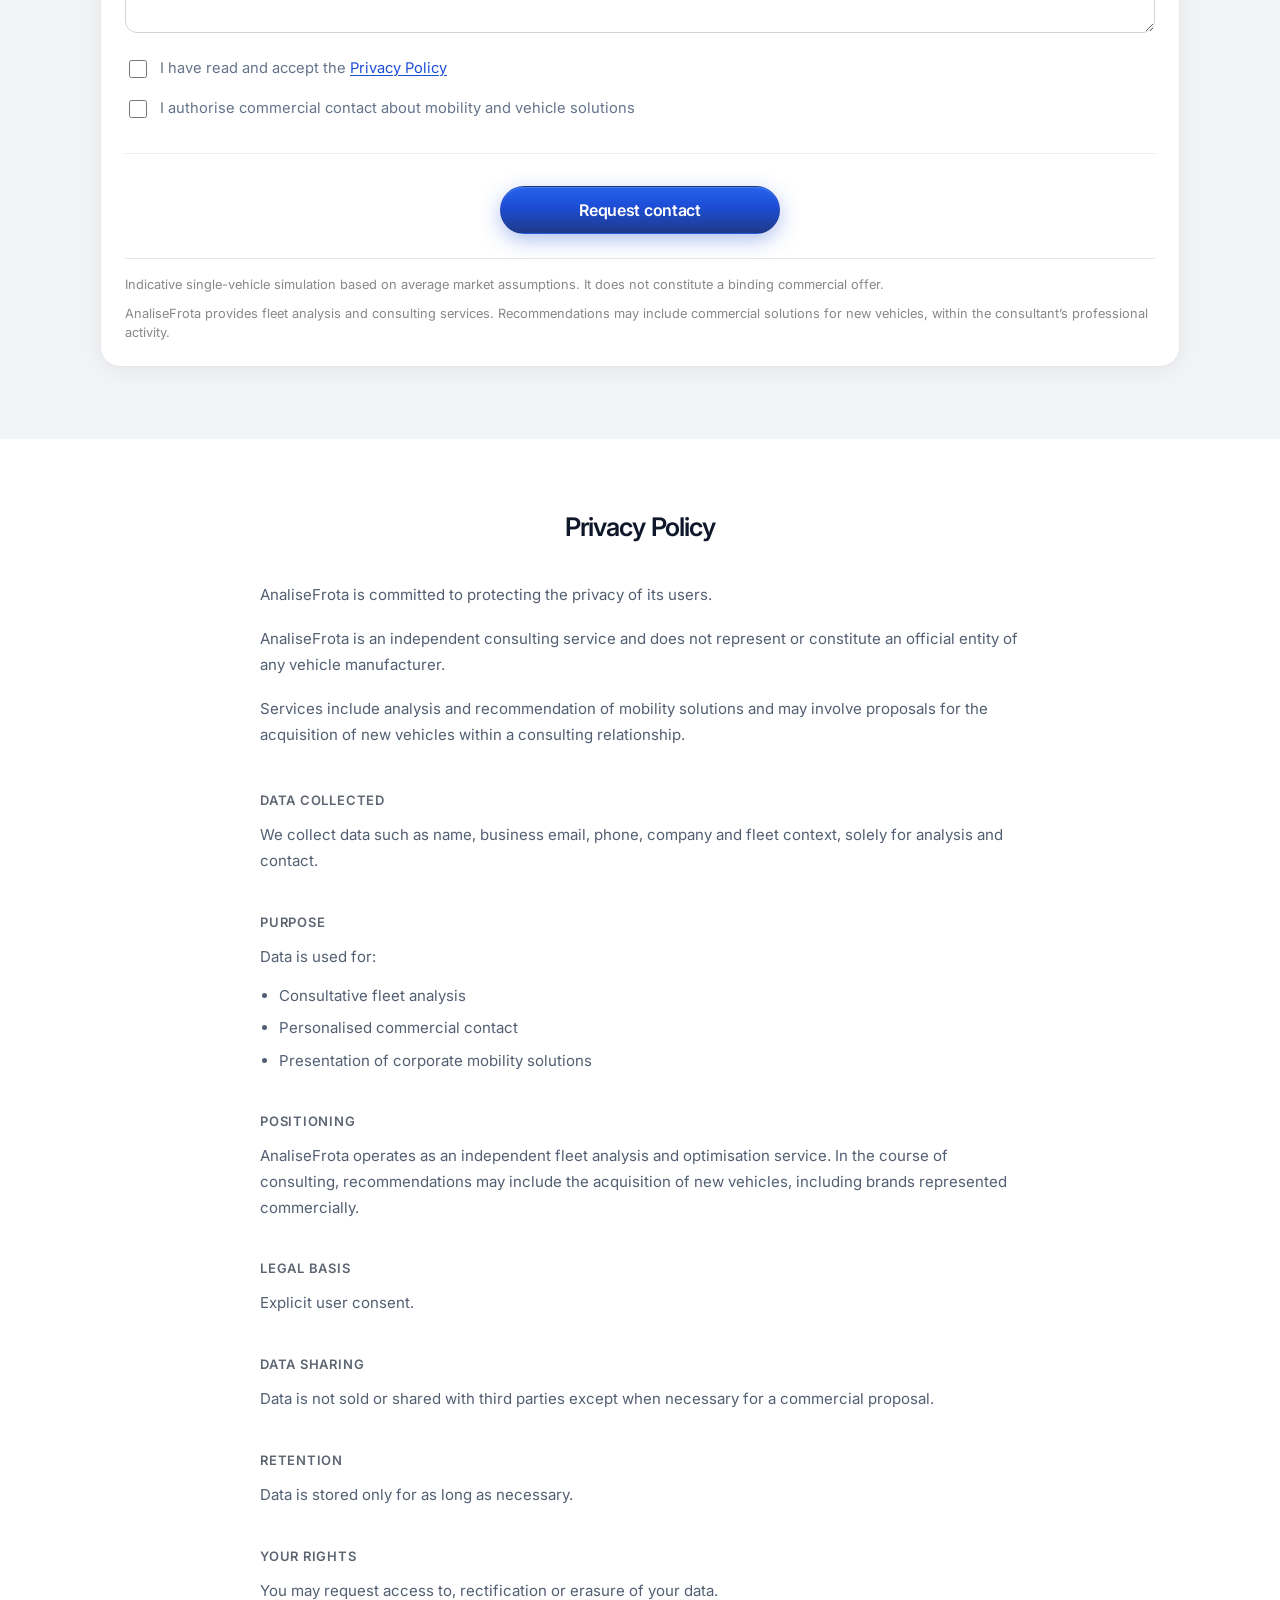
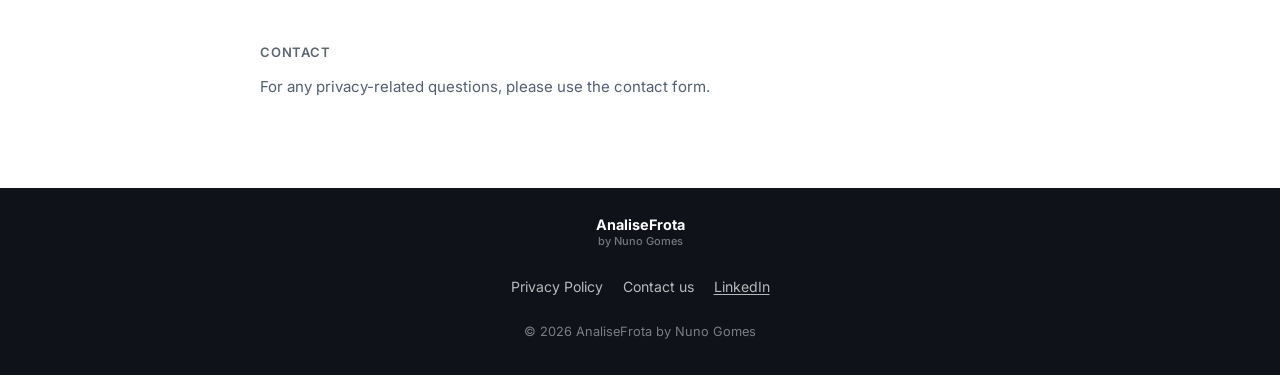
==== commit 1321080b: "add indicative fiscal layer (VAT + TA)" ====
--- a/en/index.html
+++ b/en/index.html
@@ -18,7 +18,7 @@
   <meta property="og:type" content="website" />
   <meta property="og:url" content="https://analisefrota.pt/en/" />
   <meta property="og:image" content="https://analisefrota.pt/assets/hero-bg.jpg" />
-  <meta property="og:image:alt" content="Business fleet context — AnaliseFrota consulting for fleet analysis, cost reduction, and TCO" />
+  <meta property="og:image:alt" content="Business fleet: TCO and total cost analysis with AnaliseFrota" />
   <meta property="og:site_name" content="AnaliseFrota" />
   <meta property="og:locale" content="en_GB" />
   <meta property="og:locale:alternate" content="pt_PT" />
@@ -101,7 +101,7 @@
     <main id="top">
       <section class="section section--hero section--bleed homepage-hero" aria-label="Start">
         <div class="section__bleed" aria-hidden="true">
-          <div class="hero-media" role="img" aria-label="Business fleet imagery — fleet analysis, fleet optimization, and business vehicle management with AnaliseFrota."></div>
+          <div class="hero-media" role="img" aria-label="Business fleet: total cost of ownership (TCO) analysis with AnaliseFrota."></div>
           <div class="hero-scrim"></div>
           <div class="hero-noise"></div>
         </div>
@@ -111,29 +111,23 @@
             <div class="eyebrow">Strategic analysis for businesses</div>
             <h1 class="hero-title">See where your company can reduce<br>total fleet cost</h1>
             <p>
-              A 2-minute simulation built on real-world cost assumptions.
+              Strategic TCO: estimate total cost in about 2 minutes, with real market assumptions.
             </p>
-
             <p class="hero-positioning">
-              Consultative reading for mobility decisions with measurable financial impact.
+              Based on real fleet and operating scenarios, with meaningful financial impact.
             </p>
 
             <div class="hero-actions">
               <a href="/en/#simulador" class="btn btn-primary">Simulate total cost</a>
             </div>
-            <ul class="hero-positioning" aria-label="Simulation advantages">
-              <li>No commercial commitment</li>
-              <li>Immediate readout</li>
-              <li>Based on real assumptions</li>
-            </ul>
           </div>
 
           <div class="hero-aside">
             <div class="hero-panel">
-              <div class="hero-panel-label">Consultative focus</div>
+              <div class="hero-panel-label">Decision framework</div>
               <div class="hero-panel-value">TCO · Taxation · Acquisition</div>
               <p>
-                A framework for companies that need clear decisions across cost, operations and taxation.
+                One consistent lens for total cost, operations and taxation.
               </p>
             </div>
           </div>
@@ -147,7 +141,7 @@
             <p class="section-lead-text">
               Identify where total cost can be reduced with an objective fleet readout.
             </p>
-            <a href="/en/reduce-fleet-costs.html" class="btn btn-primary btn-lead-cta">Read the strategic cost guide</a>
+            <a href="/en/reduce-fleet-costs.html" class="btn btn-secondary btn-lead-cta">Read the strategic cost guide</a>
           </div>
         </div>
       </section>
@@ -160,12 +154,12 @@
               <h2 class="text-center editorial-title">Reduce fleet cost<br>without compromising operations and brand image.</h2>
               <div class="prose-editorial-lead">
                 <p>
-                  Identify savings and operational gains with a clear, decision-oriented approach.
+                  Objective insight on savings and efficiency, for fleet decisions where total cost and positioning both matter.
                 </p>
               </div>
               <p class="editorial-support-line">
-                If you are preparing decisions with the simulator, read the guide on
-                <a href="/en/reduce-fleet-costs.html">reducing fleet costs</a> with a practical method and measurable focus.
+                If you are using the simulator, read the guide on
+                <a href="/en/reduce-fleet-costs.html">reducing fleet costs</a> for a clear method and a measurable view.
               </p>
             </div>
           </div>
@@ -175,8 +169,8 @@
       <section class="section section--surface section--why-sim" aria-labelledby="why-sim-heading">
         <div class="why-sim-frame">
           <div class="why-card">
-            <h2 id="why-sim-heading" class="why-card-title">Why use this simulator</h2>
-            <div class="why-grid" role="list" aria-label="Simulator benefits">
+            <h2 id="why-sim-heading" class="why-card-title">Why start with TCO</h2>
+            <div class="why-grid" role="list" aria-label="Three TCO focus areas">
               <div class="why-item" role="listitem">
                 <span class="why-number">1</span>
                 <p class="why-text">Hidden costs identified</p>
@@ -209,7 +203,7 @@
                         Enter your details to estimate total cost over the analysis period you choose.
                       </p>
                       <p class="simulator-intro-lead simulator-intro-lead--secondary">
-                        The outcome is consultative — useful for comparing scenarios before deeper work.
+                        A consultative read, useful for comparing scenarios before going deeper.
                       </p>
                     </div>
                   </div>
@@ -221,7 +215,9 @@
                   </div>
                 </div>
               </div>
-
+              <p class="simulator-context-hint">
+                Especially relevant for mid- to high-segment fleets, with material TCO impact.
+              </p>
               <form class="simulator-form simulator-form--saas" id="tcoForm" novalidate>
 
                 <div class="simulator-form__group">
@@ -306,6 +302,14 @@
                       <div class="field field-span-2">
                         <label for="purchasePrice">Vehicle purchase price (€)</label>
                         <input id="purchasePrice" name="purchasePrice" type="number" min="0" placeholder="E.g.: 32000" data-placeholder-pt="Ex: 32000" data-placeholder-en="E.g.: 32000" />
+                      </div>
+
+                      <div class="field field-span-2">
+                        <label for="purchasePriceVatInput">Price basis (for VAT read)</label>
+                        <select id="purchasePriceVatInput" name="purchasePriceVatInput">
+                          <option value="gross" data-label-pt="Com IVA" data-label-en="With VAT">With VAT</option>
+                          <option value="net" data-label-pt="Sem IVA" data-label-en="Excl. VAT">Excl. VAT</option>
+                        </select>
                       </div>
 
                       <div class="field">
@@ -437,6 +441,7 @@
                   <div class="result-box">
                     <span>Indicative tax position</span>
                     <strong id="resultFiscal">—</strong>
+                    <small id="resultVatIva" class="is-hidden">—</small>
                   </div>
                   <div class="result-box result-box-wide">
                     <span>Recommendation</span>
@@ -449,6 +454,7 @@
                       <small id="resultResidualEstimated">Estimated residual value: —</small>
                       <small id="resultResidualNote" class="result-residual-note">Internal estimate based on depreciation and usage profile.</small>
                     </div>
+                    <small id="resultBreakdownEntrada" class="is-hidden">Down payment: —</small>
                     <small id="resultBreakdownEnergy">Energy: —</small>
                     <small id="resultBreakdownMaintenance">Maintenance: —</small>
                     <small id="resultBreakdownTyres">Tyres: —</small>
@@ -458,7 +464,7 @@
                     <small id="resultBreakdownOther">Other / end of contract: —</small>
                   </div>
                   <div class="result-box result-box-wide">
-                    <small id="resultDisclaimer">Indicative simulation for decision support. Results depend on the data entered and on the actual acquisition, usage, tax, and contract conditions.</small>
+                    <small id="resultDisclaimer">Indicative simulation for decision support. Results depend on the data entered and on the actual acquisition, usage, tax, and contract conditions. It does not include all financial costs of capital in a purchase, such as interest or opportunity cost. The tax read is indicative for Portugal in general. Actual treatment depends on your company’s tax position and specific circumstances.</small>
                   </div>
                   <div class="result-box result-box-wide">
                     <span>Want a personalized analysis for your fleet?</span>
--- a/styles.css
+++ b/styles.css
@@ -1,6 +1,7 @@
 /* === Design tokens & base === */
 :root {
   --text: #0f172a;
+  --text-secondary: #64748b;
   --muted: #64748b;
   --heading: #0f172a;
   --accent: #1d4ed8;
@@ -44,6 +45,10 @@
   --hero-copy-max: 38rem;
   --hero-panel-max: 340px;
   --hero-grid-gap: clamp(20px, 3.2vw, 40px);
+  --card-pad: var(--s-3);
+  --section-stack-gap: var(--s-3);
+  --title-subtitle-gap: var(--s-2);
+  --list-item-gap: var(--s-2);
 }
 
 *,
@@ -54,6 +59,7 @@
 
 html {
   scroll-behavior: smooth;
+  overflow-x: hidden;
 }
 
 body {
@@ -63,6 +69,7 @@
   color: var(--text);
   -webkit-font-smoothing: antialiased;
   text-rendering: optimizeLegibility;
+  overflow-x: hidden;
 }
 
 img {
@@ -198,9 +205,9 @@
 }
 
 .btn-outline {
-  padding: 10px 16px;
+  padding: 12px 20px;
   min-height: var(--touch-target-min);
-  font-size: 0.94rem;
+  font-size: 0.97rem;
   font-weight: 500;
   color: #1e293b;
   background: transparent;
@@ -296,16 +303,6 @@
   color: #334155;
 }
 
-.section-label {
-  display: inline-block;
-  margin: 0 0 10px;
-  font-size: 0.78rem;
-  font-weight: 600;
-  letter-spacing: 0.06em;
-  text-transform: uppercase;
-  color: #334155;
-}
-
 .card-grid {
   display: grid;
   gap: var(--s-3);
@@ -381,6 +378,12 @@
   color: var(--text);
 }
 
+.main-nav a:focus-visible {
+  outline: 2px solid var(--accent);
+  outline-offset: 3px;
+  border-radius: 8px;
+}
+
 .header-actions {
   display: flex;
   align-items: center;
@@ -390,13 +393,15 @@
 
 .nav-toggle {
   display: none;
-  width: 42px;
-  height: 42px;
-  padding: 9px 8px;
-  border: 1px solid rgba(15, 23, 42, 0.14);
+  width: 44px;
+  height: 44px;
+  padding: 10px 9px;
+  border: 1px solid transparent;
   border-radius: 10px;
-  background: rgba(255, 255, 255, 0.72);
+  background: transparent;
+  color: rgba(15, 23, 42, 0.88);
   cursor: pointer;
+  transition: background-color 0.16s ease, border-color 0.16s ease, color 0.16s ease;
 }
 
 .nav-toggle span {
@@ -404,8 +409,18 @@
   width: 100%;
   height: 2px;
   margin: 4px 0;
-  background: #0f172a;
+  background: currentColor;
   border-radius: 999px;
+}
+
+.nav-toggle:hover {
+  background: rgba(15, 23, 42, 0.06);
+  border-color: rgba(15, 23, 42, 0.12);
+}
+
+.nav-toggle:focus-visible {
+  outline: 2px solid var(--accent);
+  outline-offset: 2px;
 }
 
 .lang-toggle {
@@ -515,8 +530,9 @@
 }
 
 .btn-secondary {
-  padding: 10px 20px;
-  font-size: 0.95rem;
+  min-height: 48px;
+  padding: 12px 24px;
+  font-size: 0.97rem;
   color: #0f172a;
   background: rgba(255, 255, 255, 0.85);
   border: 1.5px solid #cbd5e1;
@@ -646,7 +662,7 @@
 }
 
 .hero-copy .hero-positioning li + li {
-  margin-top: 6px;
+  margin-top: var(--s-1);
 }
 
 .hero-actions {
@@ -761,17 +777,6 @@
   margin: 22px 0 16px;
 }
 
-.homepage-hero .hero-copy .hero-positioning:last-child li {
-  margin-bottom: 8px;
-  color: #dbeafe;
-}
-
-.homepage-hero .hero-copy .hero-positioning:last-child li::before {
-  content: "✔";
-  margin-right: 9px;
-  color: #7dd3fc;
-}
-
 .homepage-hero .hero-panel,
 .guide-page-hero .hero-panel {
   width: clamp(280px, 28vw, var(--hero-panel-max));
@@ -845,7 +850,7 @@
     margin-bottom: 16px;
   }
 
-  .homepage-hero .hero-copy .hero-positioning:last-child,
+  .homepage-hero .hero-copy p.hero-positioning,
   .guide-page-hero .guide-hero-support {
     margin-top: 2px;
     font-size: 0.86rem;
@@ -876,15 +881,10 @@
   width: 100%;
 }
 
-.guide-band--intro.section {
-  padding-top: clamp(var(--s-5), 8vw, var(--section-pad));
-  padding-bottom: clamp(var(--s-5), 8vw, var(--section-pad));
-}
-
 /* Authority guide pages: consistent rhythm, grid, premium editorial blocks */
 .guide-authority.section {
-  padding-top: 64px;
-  padding-bottom: 64px;
+  padding-top: var(--s-6);
+  padding-bottom: var(--s-6);
 }
 
 .content-narrow {
@@ -894,55 +894,21 @@
   margin-right: auto;
 }
 
-.content-wide {
-  width: 100%;
-  max-width: 100%;
-  margin-left: auto;
-  margin-right: auto;
-}
-
-.section-intro-wrap {
-  margin: 0 auto;
-}
-
-.section-label.section-eyebrow {
-  margin-bottom: 10px;
-}
-
-p.section-intro {
-  margin: 0 0 24px;
-  font-size: 1rem;
-  line-height: 1.6;
-  color: rgba(51, 65, 85, 0.78);
-  max-width: 600px;
-}
-
-.authority-eyebrow {
-  margin: 0 0 var(--s-3);
-  font-size: 0.8125rem;
-  font-weight: 600;
-  letter-spacing: 0.04em;
-  text-transform: none;
-  color: #334155;
-}
-
 .rich-text {
   font-size: var(--body);
   line-height: var(--body-lh);
   color: var(--muted);
+  max-width: var(--content-narrow);
 }
 
 .rich-text p {
   margin: 0;
+  max-width: 100%;
+  line-height: 1.65;
 }
 
 .rich-text p + p {
   margin-top: var(--s-3);
-}
-
-.rich-text p {
-  max-width: 600px;
-  line-height: 1.6;
 }
 
 .rich-text strong {
@@ -962,15 +928,6 @@
 
 .rich-text .list-elegant {
   margin-top: var(--s-4);
-}
-
-.guide-section-header {
-  margin-bottom: var(--s-5);
-  text-align: left;
-}
-
-.guide-section-header .section-title {
-  margin-bottom: var(--s-2);
 }
 
 .section-subtitle {
@@ -978,98 +935,44 @@
   max-width: 36rem;
   font-size: 1rem;
   font-weight: 500;
-  line-height: 1.55;
+  line-height: 1.6;
   letter-spacing: -0.015em;
   color: #475569;
-}
-
-.cards {
-  display: grid;
-  grid-template-columns: 1fr;
-  gap: 16px;
-}
-
-.cards--3 {
-  grid-template-columns: 1fr;
 }
 
 .card {
   background: #ffffff;
   border: 1px solid rgba(15, 23, 42, 0.08);
   border-radius: var(--radius-lg);
-  padding: 22px;
+  padding: var(--card-pad);
   box-shadow: 0 8px 30px rgba(0, 0, 0, 0.04);
   height: 100%;
 }
 
 .card h3 {
-  margin: 0 0 8px;
+  margin: 0 0 var(--s-1);
   font-size: 1rem;
-  line-height: 1.35;
+  line-height: 1.4;
   color: #0f172a;
 }
 
 .card p {
   margin: 0;
   opacity: 0.76;
-  font-size: 0.9rem;
-  line-height: 1.55;
+  font-size: 0.9375rem;
+  line-height: 1.6;
   max-width: none;
-}
-
-.feature-list {
-  margin: 20px 0 0;
-  padding-left: 18px;
-}
-
-.feature-list li {
-  margin-bottom: 8px;
-  font-size: 0.98rem;
-  line-height: 1.6;
-  color: #475569;
 }
 
 .section-title + .rich-text {
   margin-top: var(--s-4);
 }
 
-.info-grid {
-  display: grid;
-  gap: var(--s-4);
-  align-items: stretch;
-}
-
-.info-grid--4 {
-  grid-template-columns: 1fr;
-}
-
-@media (min-width: 640px) {
-  .info-grid--4 {
-    grid-template-columns: repeat(2, minmax(0, 1fr));
-  }
-}
-
-@media (min-width: 1024px) {
-  .info-grid--4 {
-    grid-template-columns: repeat(4, minmax(0, 1fr));
-  }
-}
-
-.info-grid--2 {
-  grid-template-columns: 1fr;
-}
-
-@media (min-width: 768px) {
-  .info-grid--2 {
-    grid-template-columns: repeat(2, minmax(0, 1fr));
-  }
-}
-
 .info-card {
-  padding: var(--s-4);
+  padding: var(--card-pad);
   background: var(--surface);
   border: 1px solid rgba(15, 23, 42, 0.08);
-  border-radius: 16px;
+  border-radius: var(--radius-lg);
   box-shadow: 0 8px 30px rgba(0, 0, 0, 0.04);
   height: 100%;
 }
@@ -1088,16 +991,17 @@
 
 .info-card__title {
   margin: 0 0 var(--s-2);
-  font-size: 0.9375rem;
+  font-size: 1rem;
   font-weight: 600;
   letter-spacing: -0.02em;
+  line-height: 1.4;
   color: var(--heading);
 }
 
 .info-card__text {
   margin: 0;
   font-size: 0.9375rem;
-  line-height: 1.58;
+  line-height: 1.6;
   color: #475569;
 }
 
@@ -1136,12 +1040,6 @@
   color: #64748b;
 }
 
-@media (min-width: 860px) {
-  .cards--3 {
-    grid-template-columns: repeat(3, minmax(0, 1fr));
-  }
-}
-
 .transition-footnote a {
   color: var(--accent);
   font-weight: 500;
@@ -1182,7 +1080,7 @@
 }
 
 .page-reduce-costs .section-header {
-  margin-bottom: 24px;
+  margin-bottom: var(--section-stack-gap);
 }
 
 .page-reduce-costs .section-header--center {
@@ -1195,7 +1093,7 @@
 }
 
 .page-reduce-costs .section-title {
-  margin: 0 0 12px;
+  margin: 0 0 var(--title-subtitle-gap);
 }
 
 .page-reduce-costs .section-subtitle {
@@ -1215,19 +1113,39 @@
   margin: 0;
   padding-left: 20px;
   display: grid;
-  gap: 10px;
+  gap: var(--s-2);
   color: #475569;
   line-height: 1.6;
 }
 
 .page-reduce-costs .value-list--steps {
-  gap: 12px;
+  gap: var(--list-item-gap);
 }
 
 .page-reduce-costs .section-note {
-  margin: 16px 0 0;
+  margin: var(--s-2) 0 0;
   color: #64748b;
   line-height: 1.6;
+}
+
+/* PT guide page: center visual mass for the two 3-card strategic sections */
+html[lang^="pt"] .page-reduce-costs section[aria-labelledby="guide-tco"] .section-header--center,
+html[lang^="pt"] .page-reduce-costs section[aria-labelledby="guide-fuel"] .section-header--center {
+  max-width: 46rem;
+  margin-left: auto;
+  margin-right: auto;
+}
+
+html[lang^="pt"] .page-reduce-costs section[aria-labelledby="guide-tco"] .rich-text,
+html[lang^="pt"] .page-reduce-costs section[aria-labelledby="guide-fuel"] .rich-text {
+  max-width: 62rem;
+  margin-left: auto;
+  margin-right: auto;
+}
+
+html[lang^="pt"] .page-reduce-costs section[aria-labelledby="guide-tco"] .card-grid--3,
+html[lang^="pt"] .page-reduce-costs section[aria-labelledby="guide-fuel"] .card-grid--3 {
+  justify-content: center;
 }
 
 .page-reduce-costs .cta-block {
@@ -1240,12 +1158,8 @@
 }
 
 .page-reduce-costs .guide-authority.section {
-  padding-top: 56px;
-  padding-bottom: 56px;
-}
-
-.page-reduce-costs .guide-authority:first-of-type {
-  padding-top: 48px;
+  padding-top: var(--s-6);
+  padding-bottom: var(--s-6);
 }
 
 .section-closing .container {
@@ -1258,11 +1172,6 @@
   max-width: 40rem;
   margin-left: auto;
   margin-right: auto;
-}
-
-.section-closing .authority-eyebrow {
-  margin: 0 0 var(--s-3);
-  color: #334155;
 }
 
 .conclusion-block h2,
@@ -1414,7 +1323,7 @@
 }
 
 .article-list li + li {
-  margin-top: 10px;
+  margin-top: var(--s-1);
 }
 
 .article-list li::before {
@@ -1445,22 +1354,12 @@
     padding-right: 20px;
   }
 
-  .guide-authority.section {
-    padding-top: 64px;
-    padding-bottom: 64px;
-  }
-
-  p.section-intro {
-    margin-bottom: 22px;
-    font-size: 0.97rem;
-  }
-
   .card {
-    padding: 18px;
+    padding: var(--s-2);
   }
 
   .page-reduce-costs .section-header {
-    margin-bottom: 20px;
+    margin-bottom: var(--s-2);
   }
 
   .page-reduce-costs .section-subtitle {
@@ -1476,6 +1375,11 @@
   .page-reduce-costs .card-grid--4 {
     grid-template-columns: repeat(2, minmax(0, 1fr));
   }
+
+  html[lang^="pt"] .page-reduce-costs section[aria-labelledby="guide-tco"] .card-grid--3,
+  html[lang^="pt"] .page-reduce-costs section[aria-labelledby="guide-fuel"] .card-grid--3 {
+    grid-template-columns: repeat(2, minmax(0, 22rem));
+  }
 }
 
 @media (min-width: 1060px) {
@@ -1485,6 +1389,11 @@
 
   .page-reduce-costs .card-grid--4 {
     grid-template-columns: repeat(4, minmax(0, 1fr));
+  }
+
+  html[lang^="pt"] .page-reduce-costs section[aria-labelledby="guide-tco"] .card-grid--3,
+  html[lang^="pt"] .page-reduce-costs section[aria-labelledby="guide-fuel"] .card-grid--3 {
+    grid-template-columns: repeat(3, minmax(0, 19.5rem));
   }
 }
 
@@ -1592,8 +1501,9 @@
 .prose-editorial-lead p {
   margin: 0;
   font-size: var(--body);
-  line-height: var(--body-lh);
+  line-height: 1.65;
   color: var(--muted);
+  text-wrap: balance;
 }
 
 .editorial-support-line {
@@ -1699,10 +1609,24 @@
     grid-template-columns: 1fr;
     gap: clamp(22px, 5vw, 28px);
     margin-top: clamp(24px, 5vw, 32px);
+    padding-left: var(--s-1);
   }
 
   .why-card {
     padding: clamp(32px, 6vw, 44px) clamp(22px, 5vw, 36px);
+  }
+
+  .why-item {
+    display: grid;
+    grid-template-columns: 24px minmax(0, 1fr);
+    gap: 12px;
+    align-items: start;
+  }
+
+  .why-number {
+    text-align: right;
+    align-self: start;
+    line-height: 1.4;
   }
 }
 
@@ -1730,6 +1654,22 @@
   margin-bottom: var(--s-4);
   padding-bottom: var(--s-4);
   border-bottom: 1px solid rgba(15, 23, 42, 0.07);
+}
+
+/* Evita colapso 32px+24px: respiro explícito de 24px antes da nota editorial */
+.simulator-main .simulator-intro-block:has(+ .simulator-context-hint) {
+  margin-bottom: 0;
+}
+
+.simulator-main .simulator-context-hint {
+  max-width: 600px;
+  margin: 24px auto 16px;
+  text-align: center;
+  font-size: 0.95rem;
+  line-height: 1.6;
+  letter-spacing: -0.01em;
+  color: var(--text-secondary);
+  opacity: 0.85;
 }
 
 .simulator-intro-stack {
@@ -2714,6 +2654,10 @@
 }
 
 .footer-links-minimal a {
+  min-height: var(--touch-target-min);
+  display: inline-flex;
+  align-items: center;
+  justify-content: center;
   color: rgba(255, 255, 255, 0.7);
   font-size: 0.88rem;
   transition: color 0.16s ease;
@@ -2780,6 +2724,7 @@
     justify-content: center;
     align-items: stretch;
     flex-shrink: 0;
+    background: transparent;
   }
 
   .main-nav {
@@ -2856,6 +2801,12 @@
   }
 
   .hero-actions .btn-primary {
+    width: 100%;
+    justify-content: center;
+    min-height: var(--touch-target-min);
+  }
+
+  .hero-actions .cta-primary {
     width: 100%;
     justify-content: center;
     min-height: var(--touch-target-min);
@@ -3173,6 +3124,7 @@
   .prose-editorial-lead p {
     max-width: 34rem;
     margin-inline: auto;
+    line-height: 1.65;
   }
 
   .editorial-support-line {
@@ -3247,3 +3199,19 @@
     letter-spacing: -0.035em;
   }
 }
+
+@media (max-width: 430px) {
+  .container {
+    padding-left: 16px;
+    padding-right: 16px;
+  }
+
+  .main-nav {
+    left: 16px;
+    right: 16px;
+  }
+
+  .hero-copy > p:not(.hero-positioning) {
+    line-height: 1.58;
+  }
+}
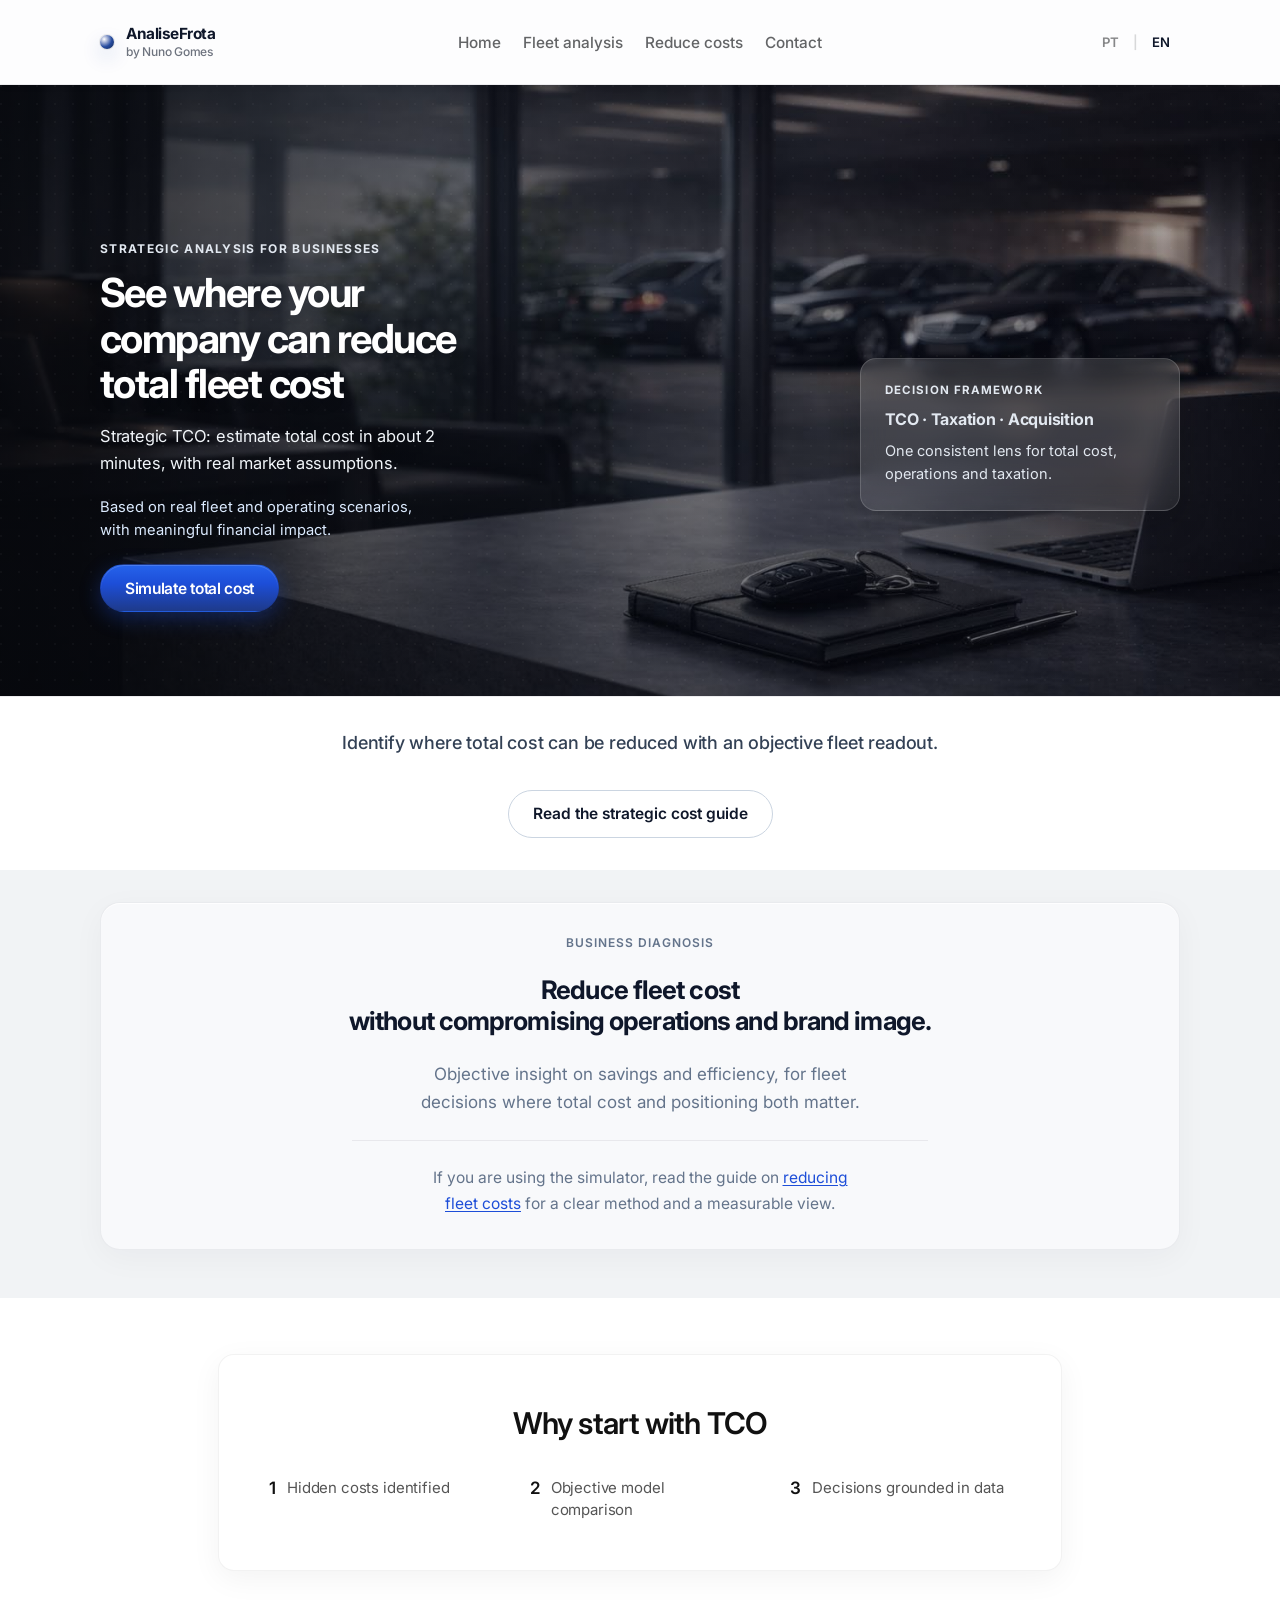
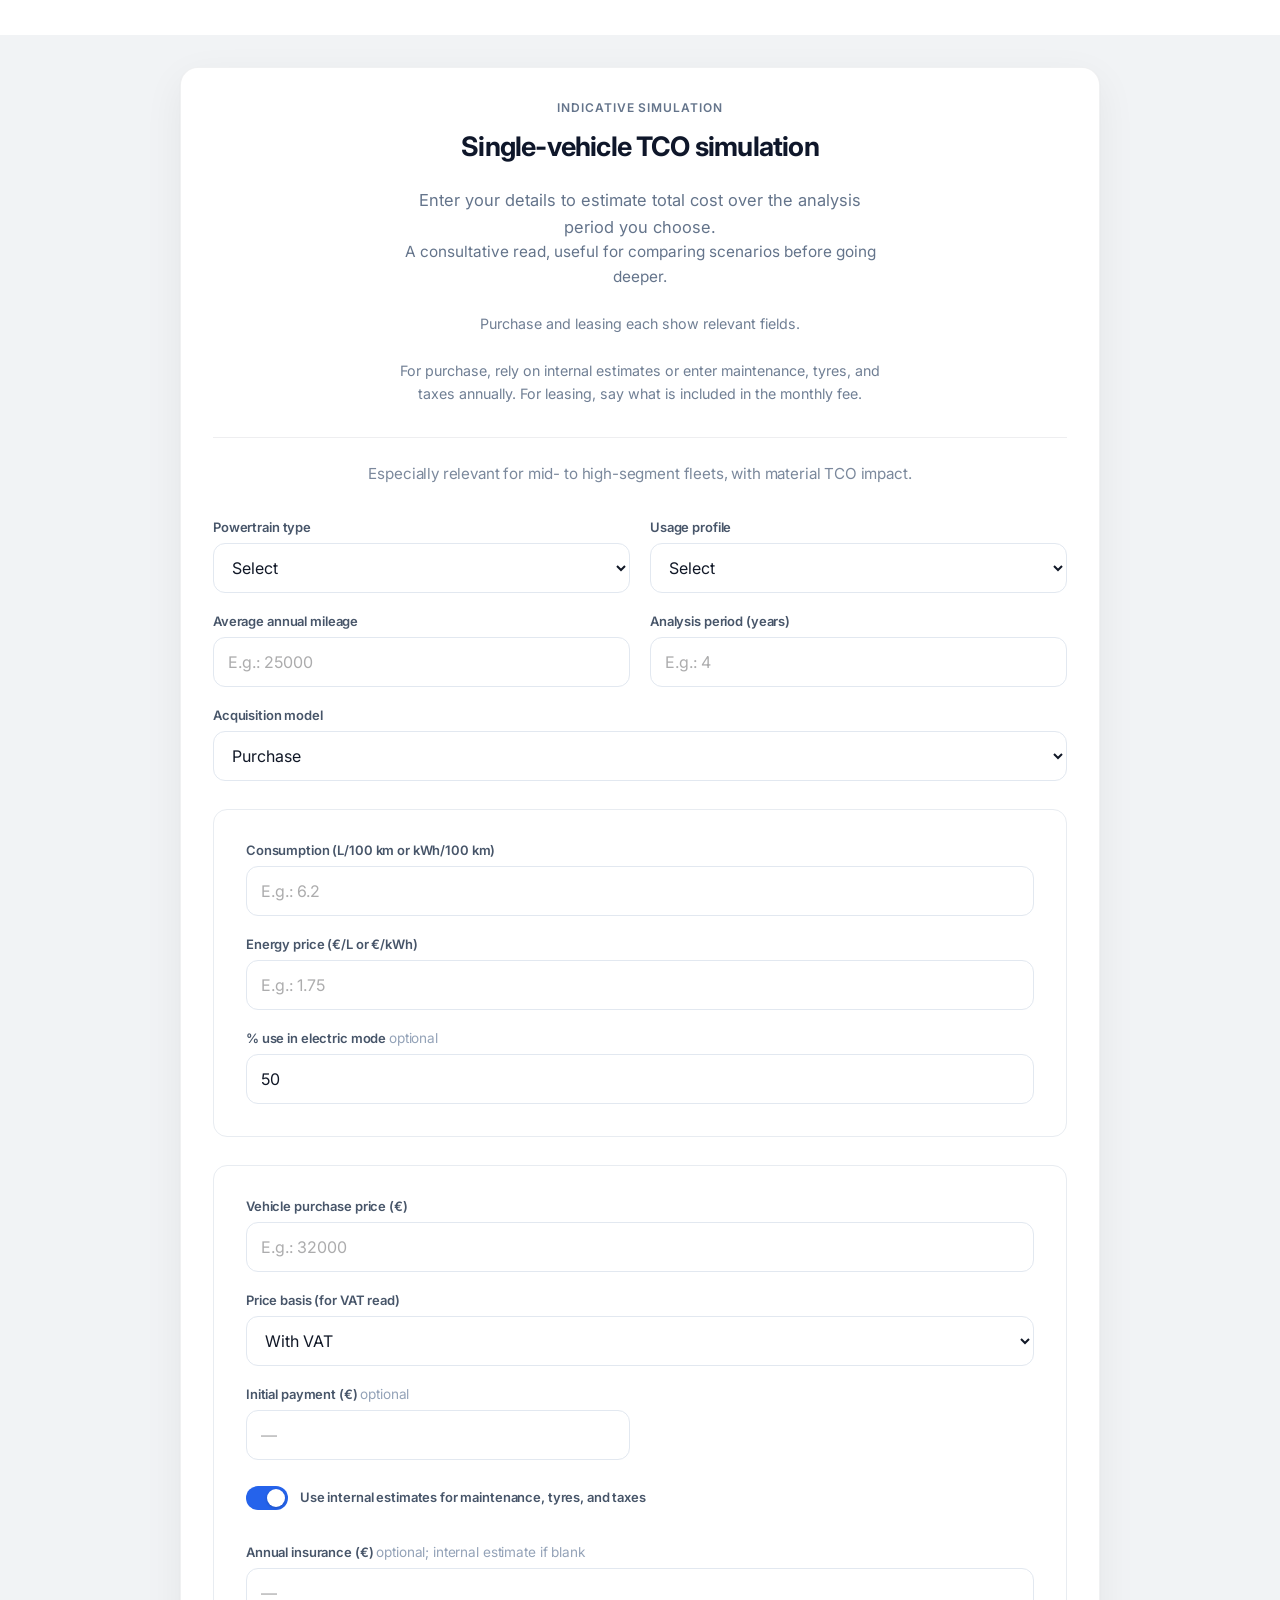
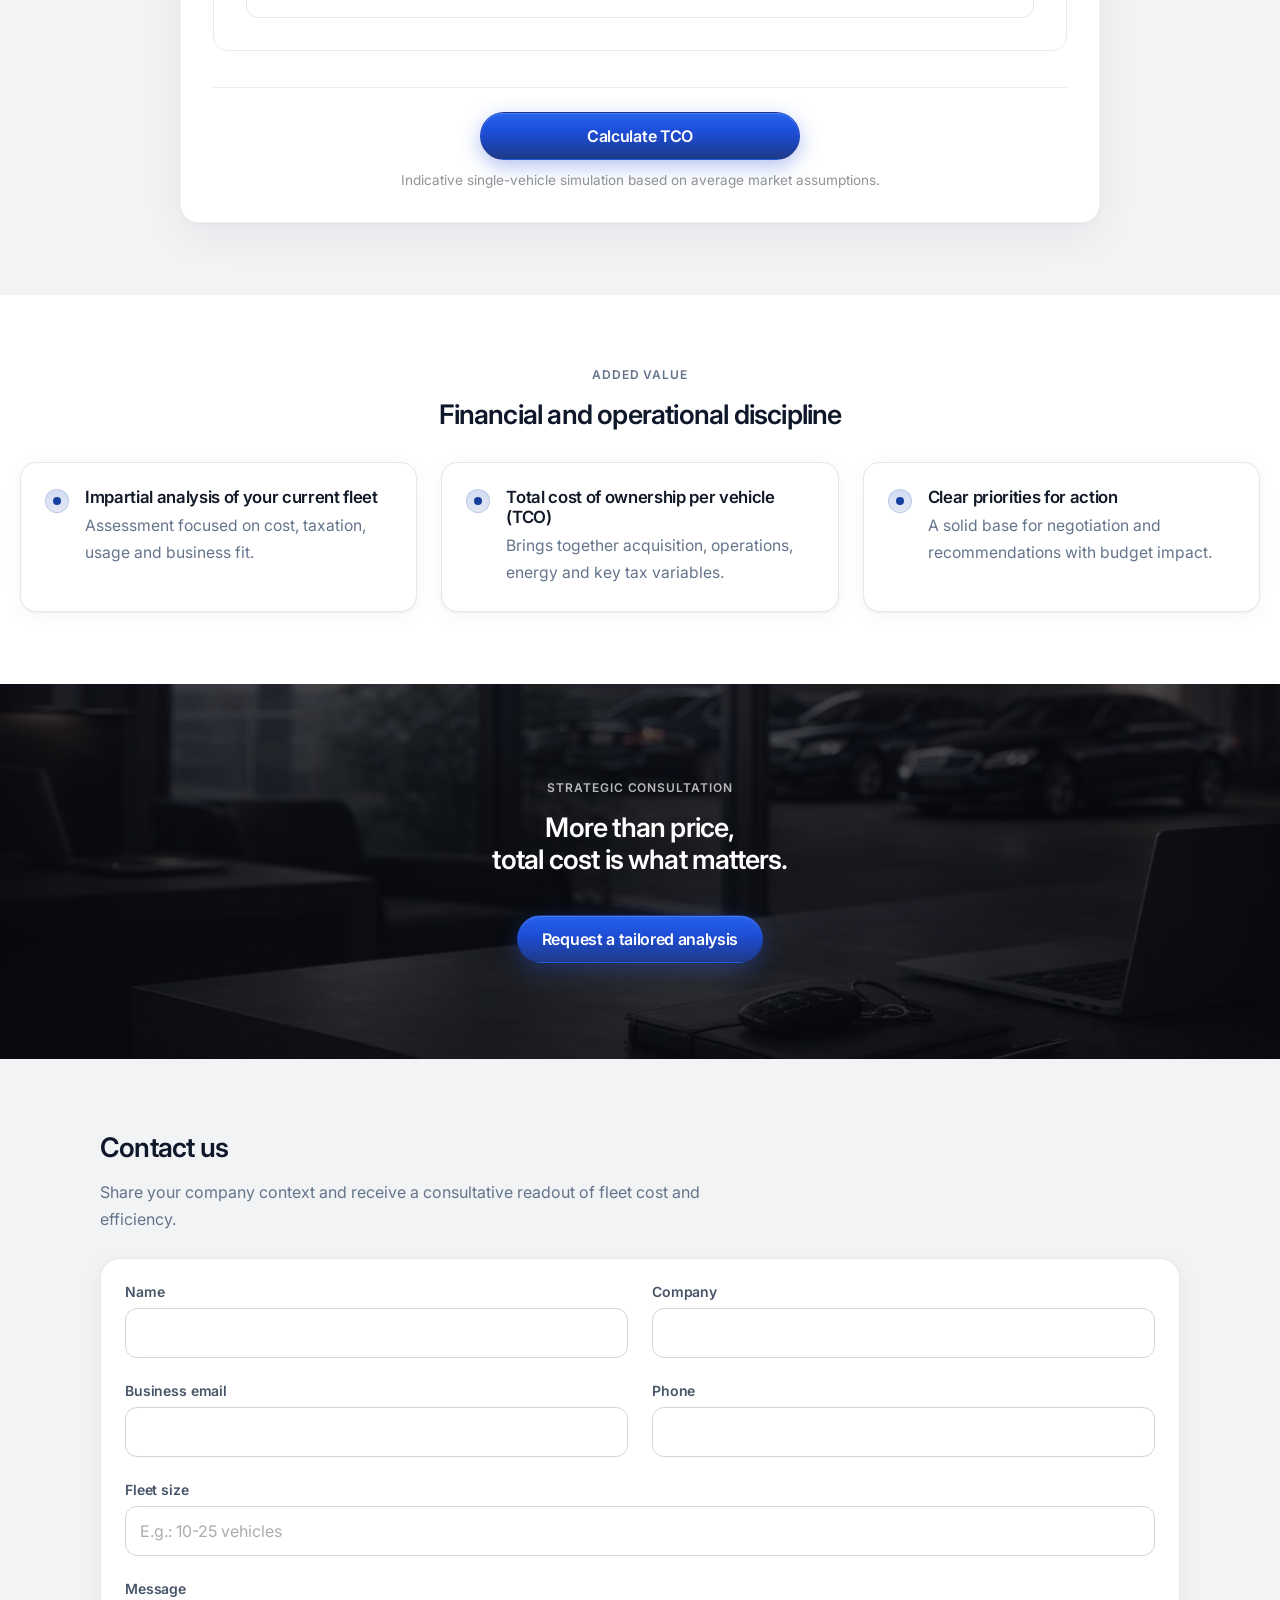
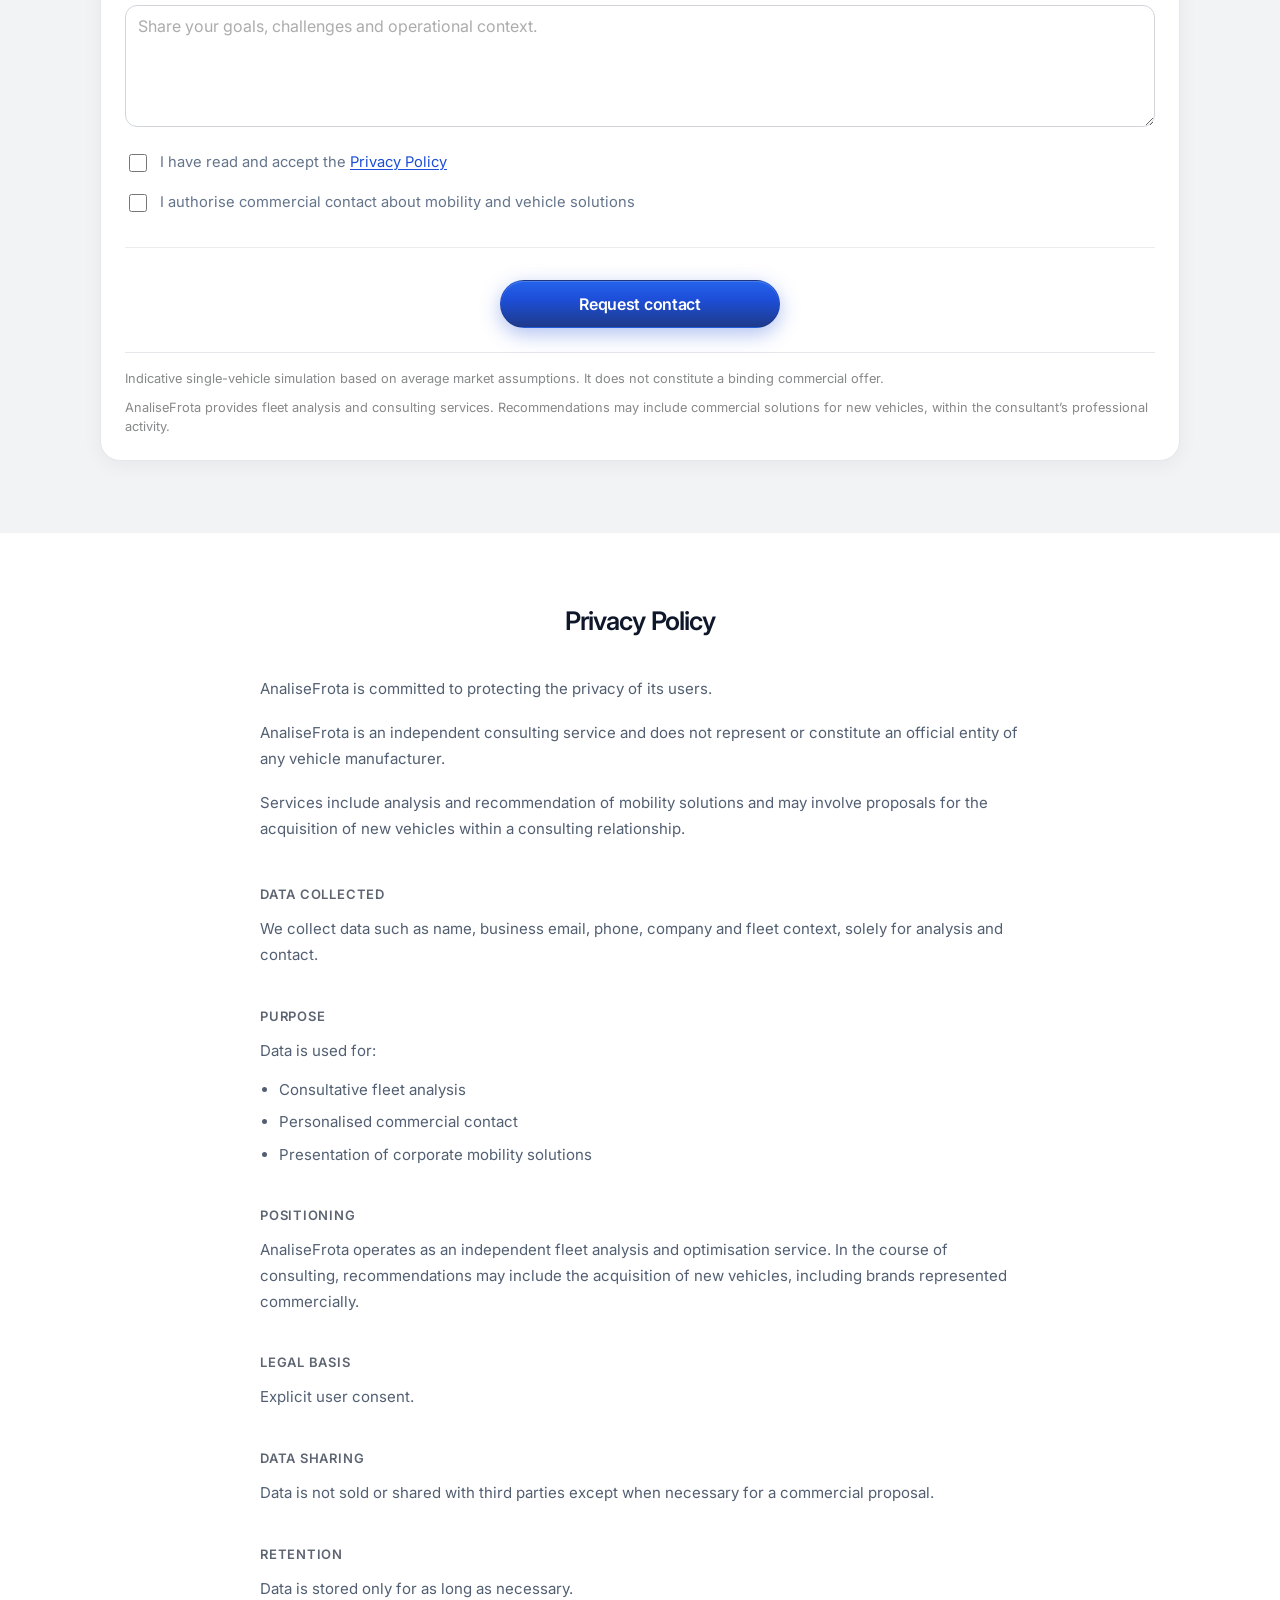
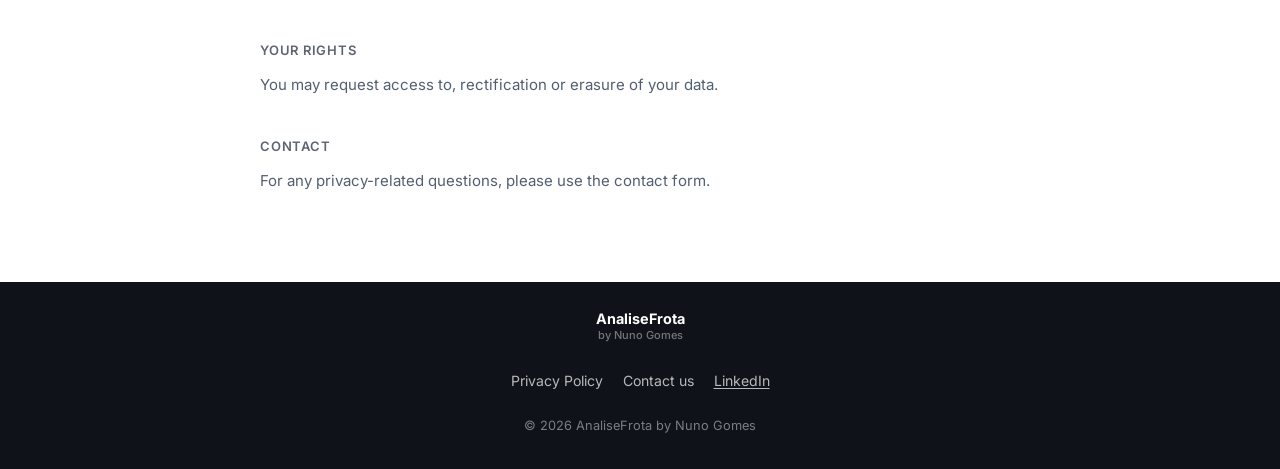
==== commit f2b8ee65: "improve PHEV energy calculation with mixed electric/fuel usage" ====
--- a/en/index.html
+++ b/en/index.html
@@ -292,6 +292,11 @@
                         <label for="energyPrice">Energy price (€/L or €/kWh)</label>
                         <input id="energyPrice" name="energyPrice" type="number" min="0" step="0.01" placeholder="E.g.: 1.75" data-placeholder-pt="Ex: 1.75" data-placeholder-en="E.g.: 1.75" />
                       </div>
+
+                      <div class="field field-span-2 phev-only is-hidden">
+                        <label for="phevElectricShare">% use in electric mode <span class="label-optional">optional</span></label>
+                        <input id="phevElectricShare" name="phevElectricShare" type="number" min="0" max="100" step="1" value="50" placeholder="50" data-placeholder-pt="50" data-placeholder-en="50" />
+                      </div>
                     </div>
                   </div>
                 </div>
